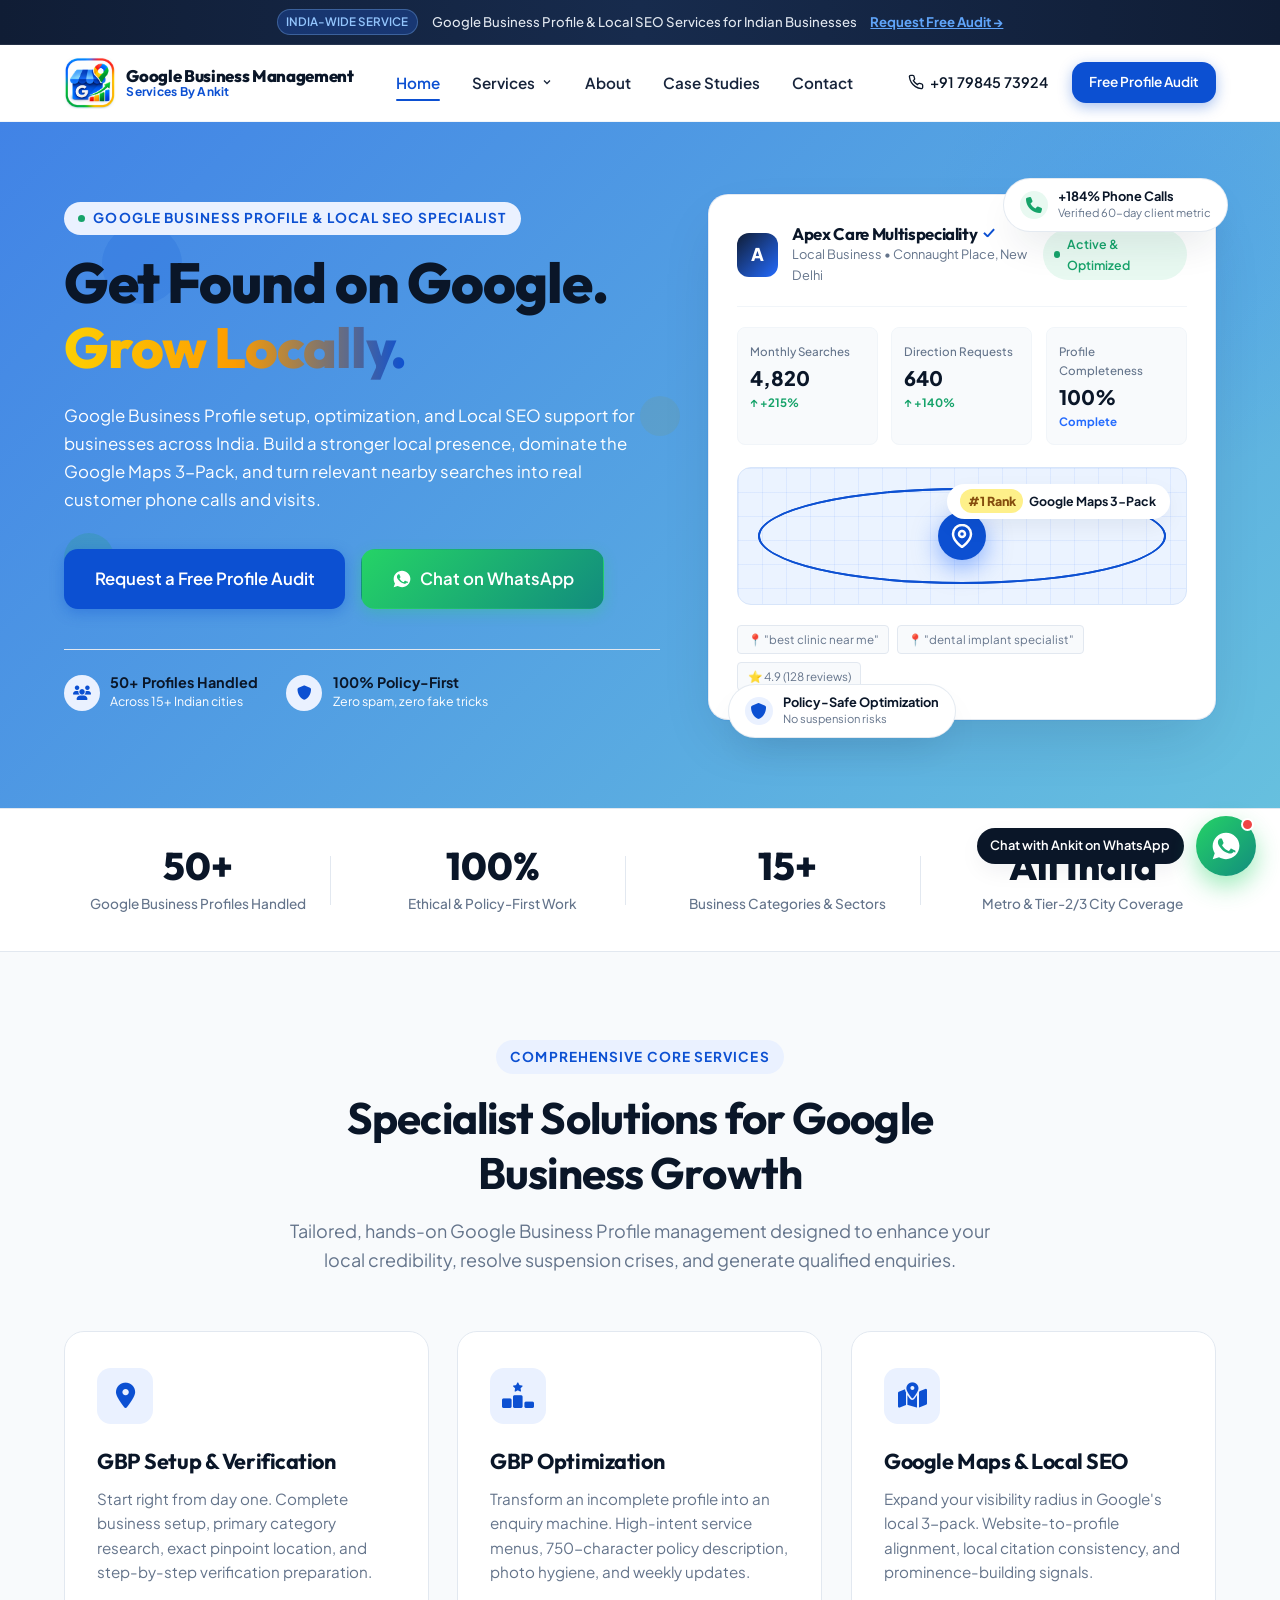
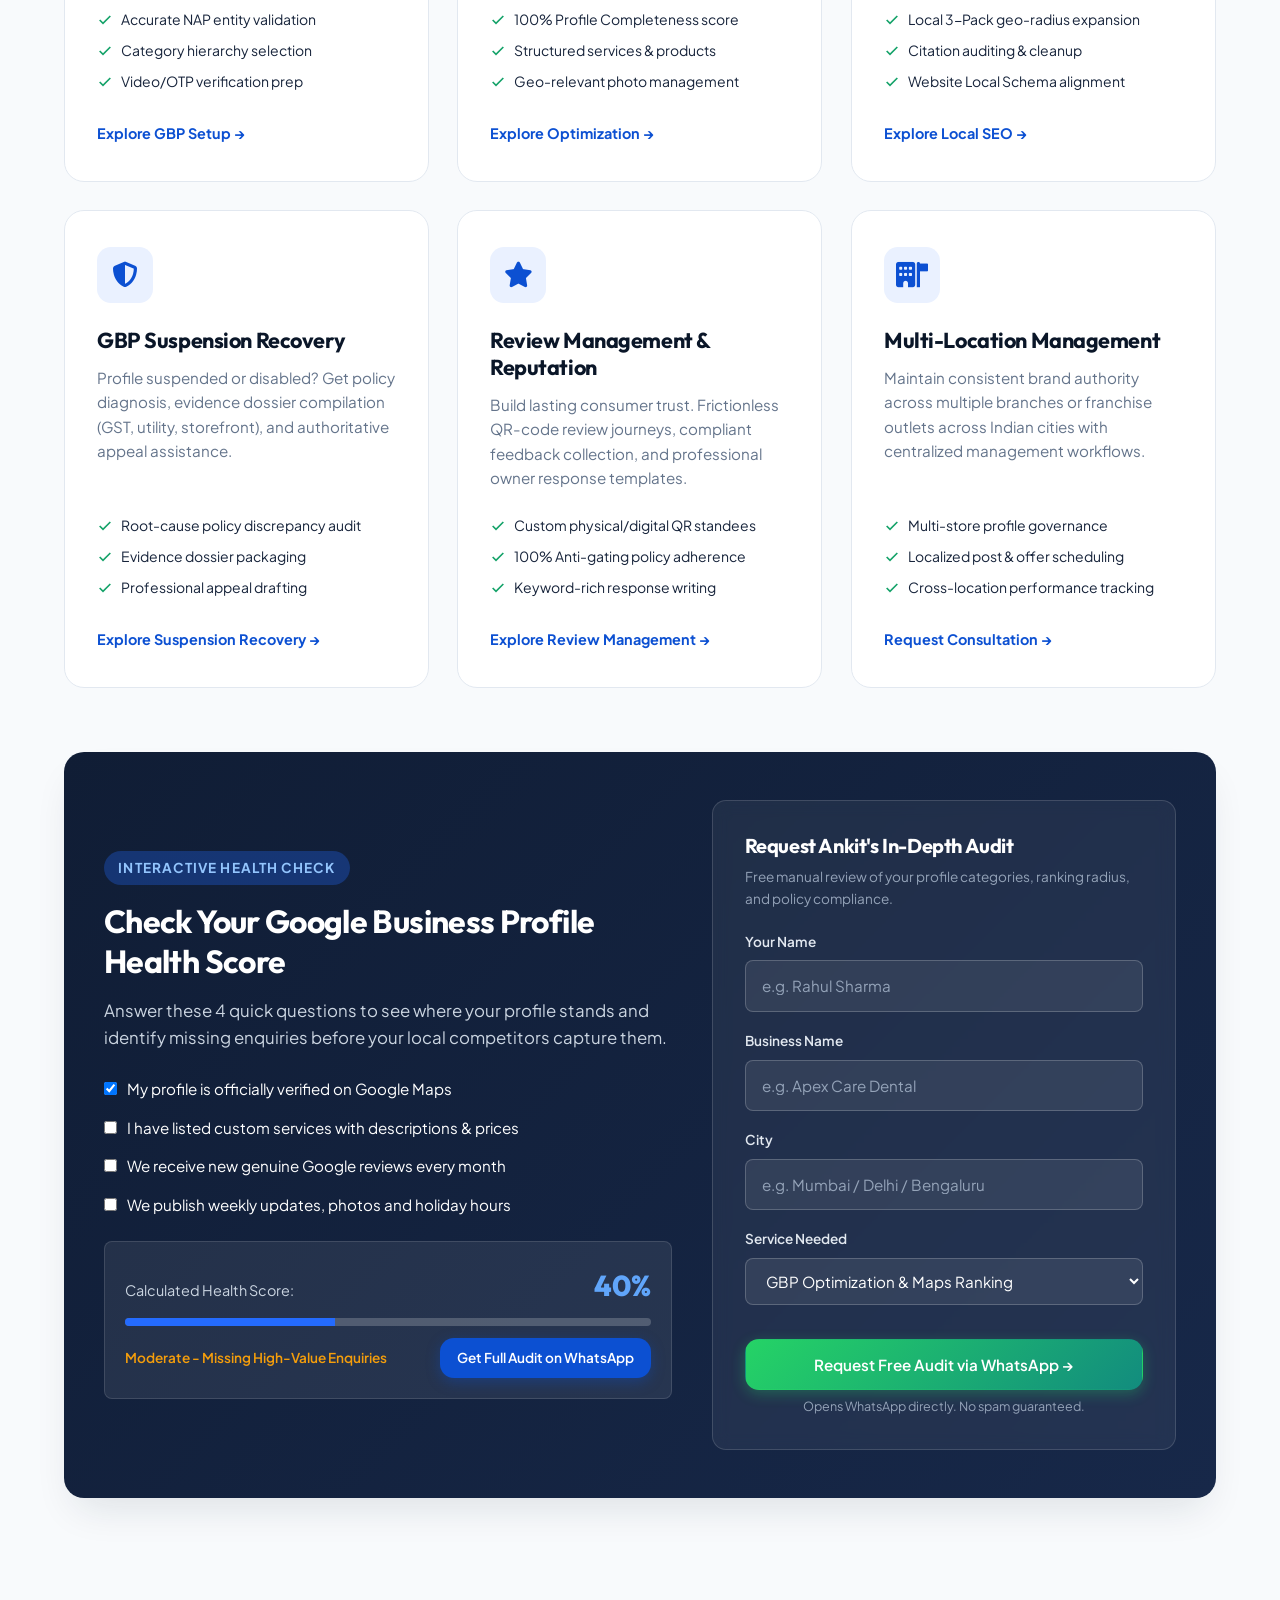
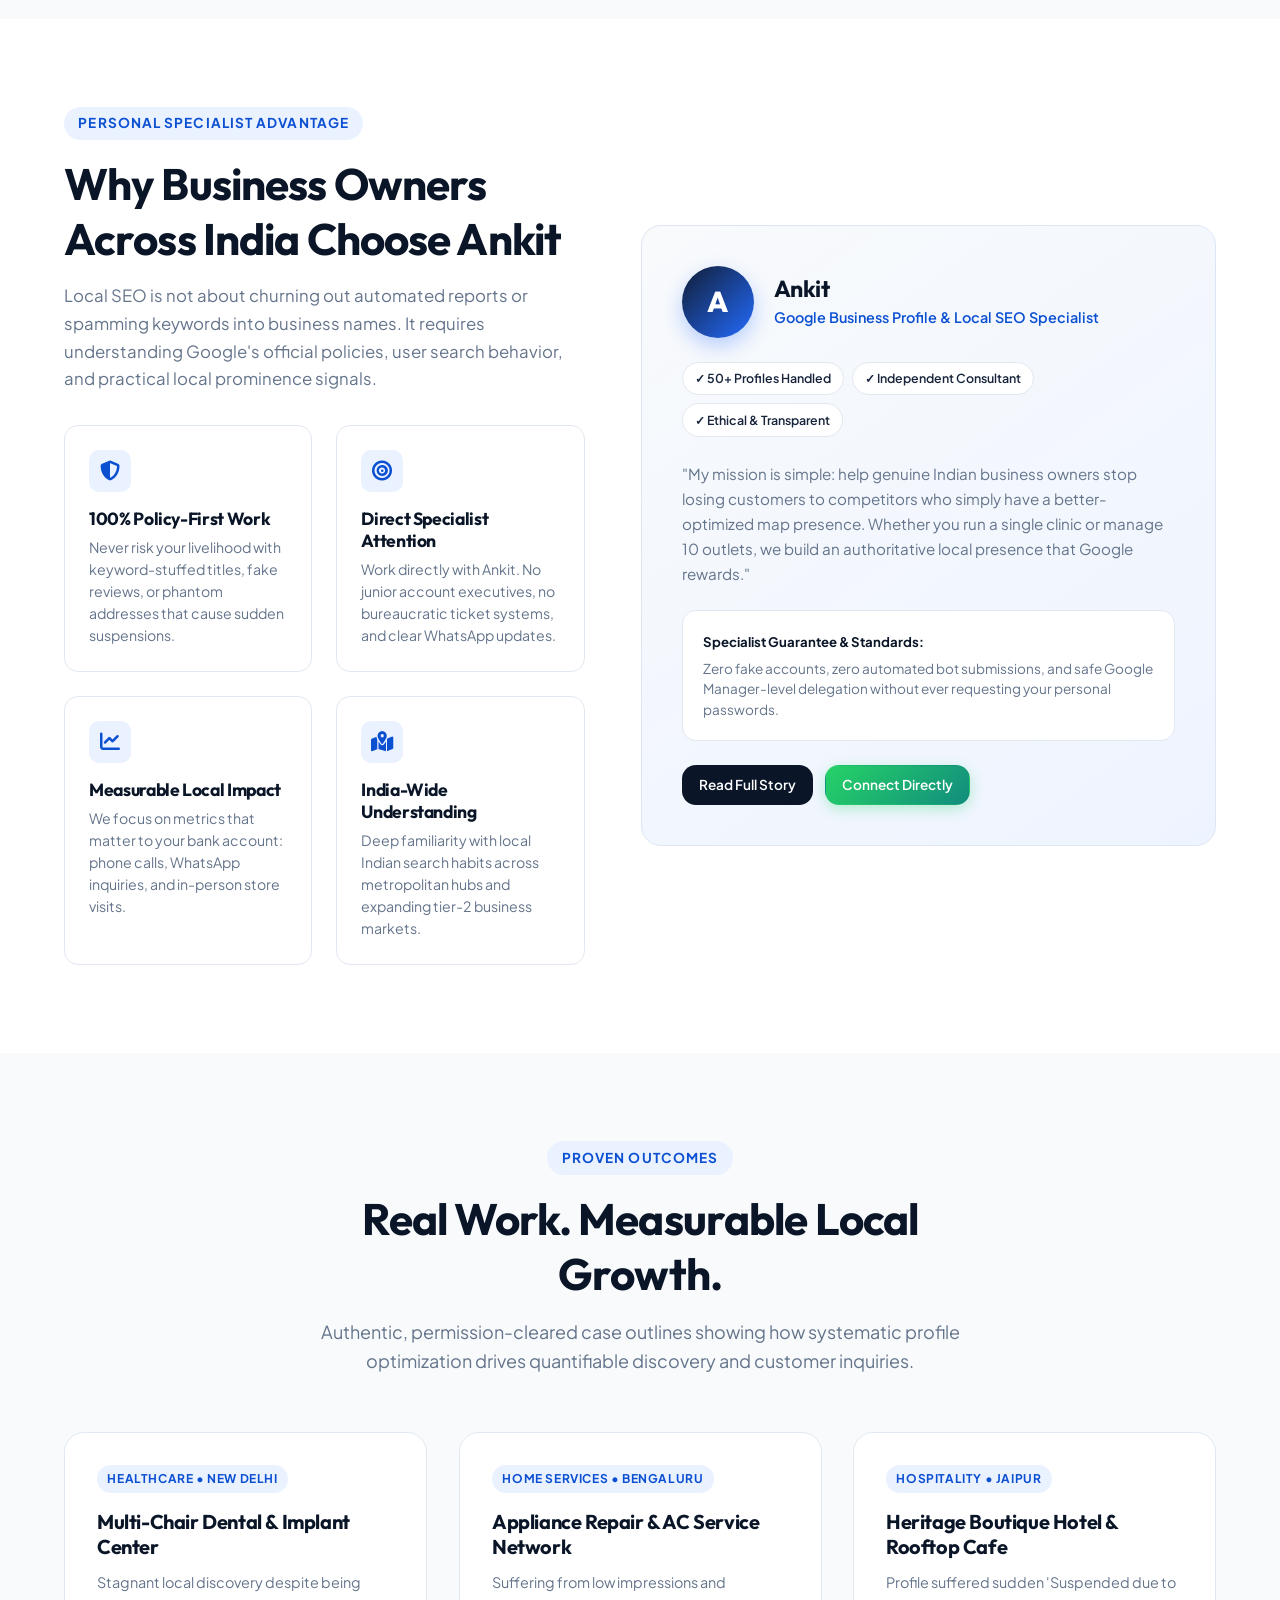
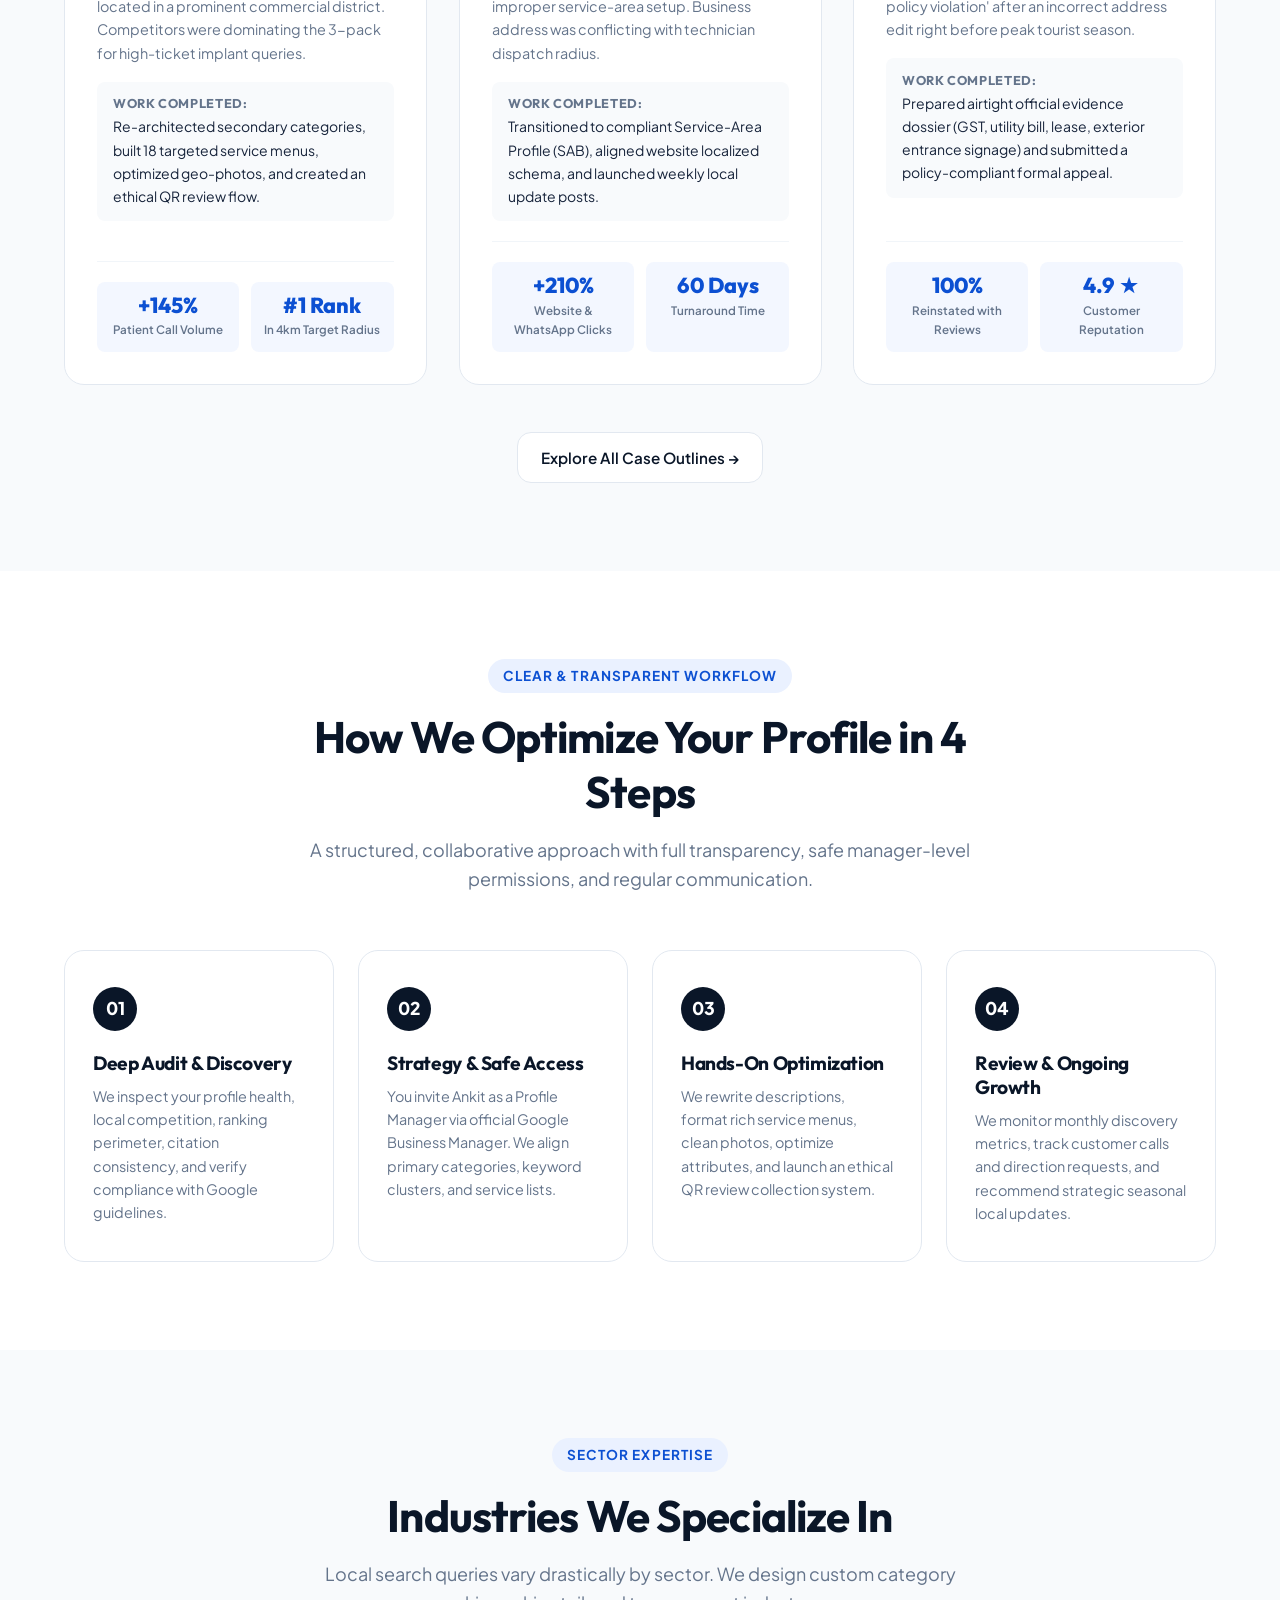
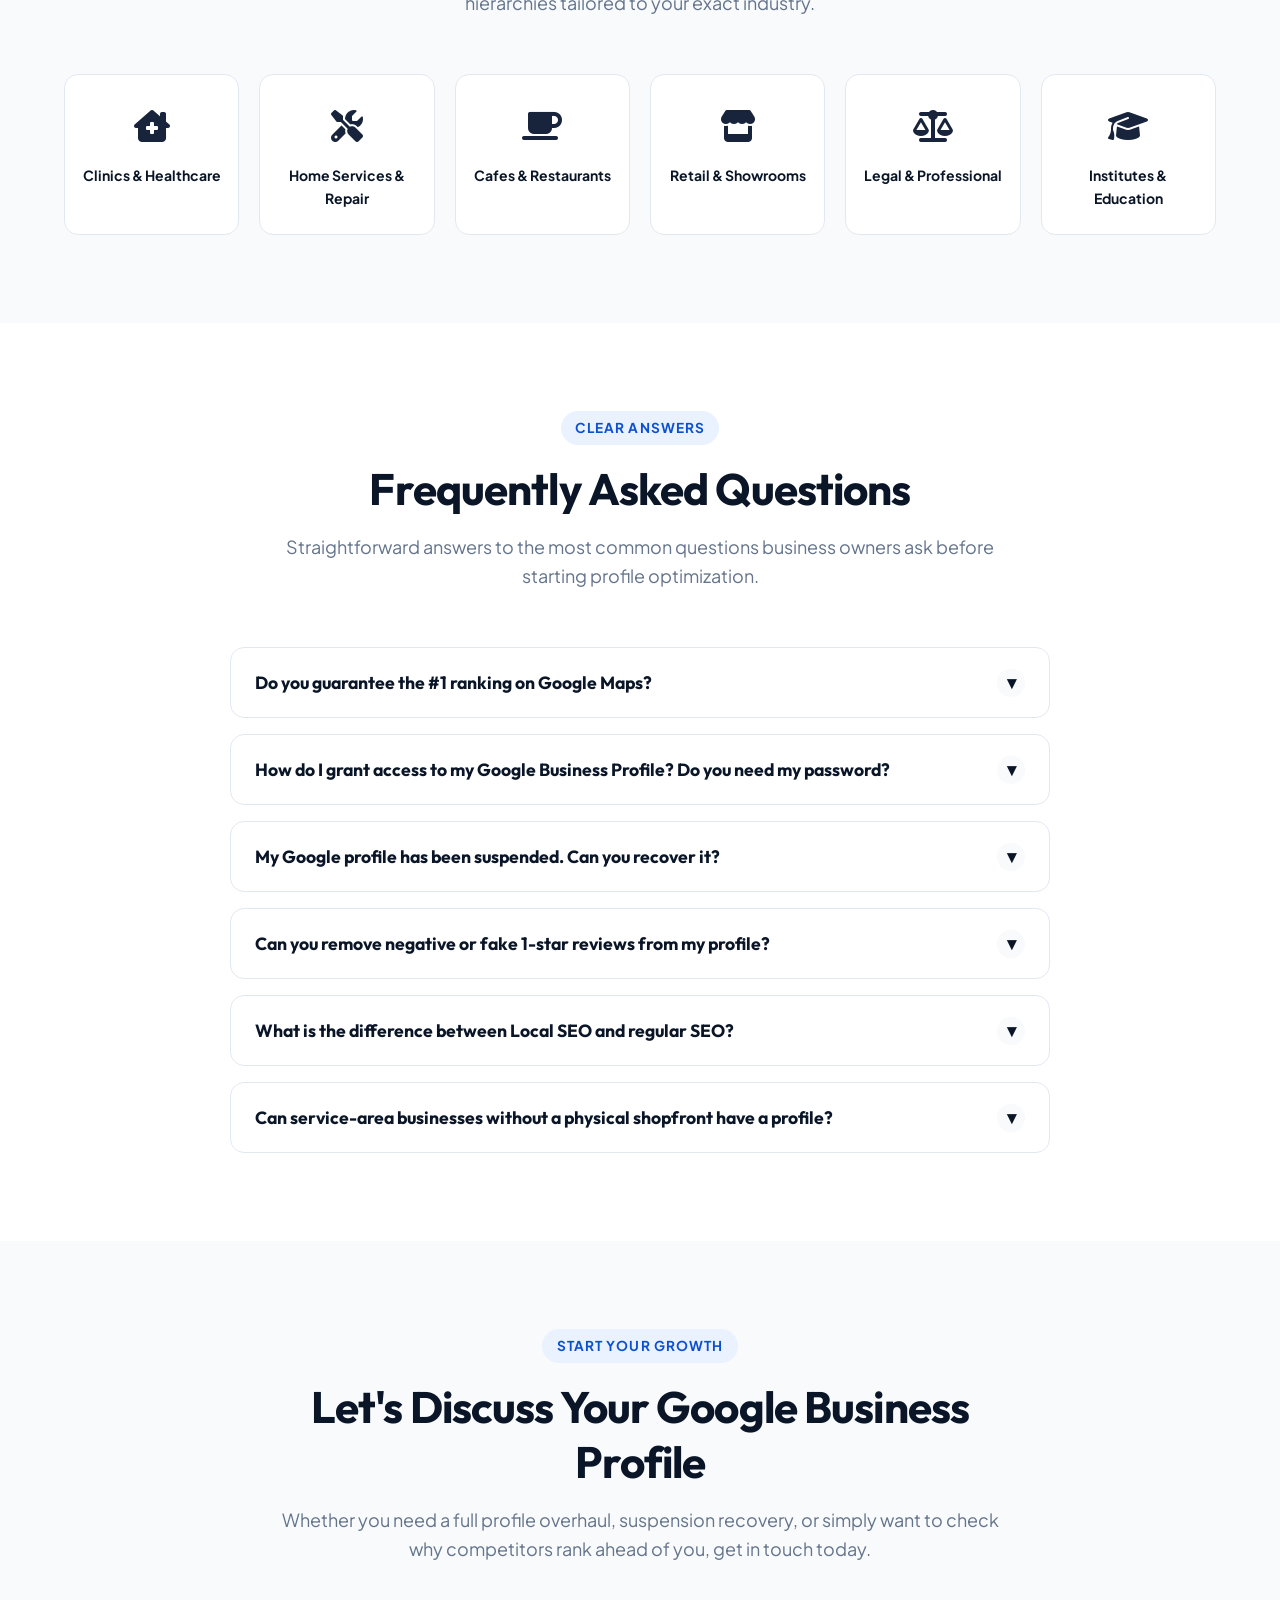
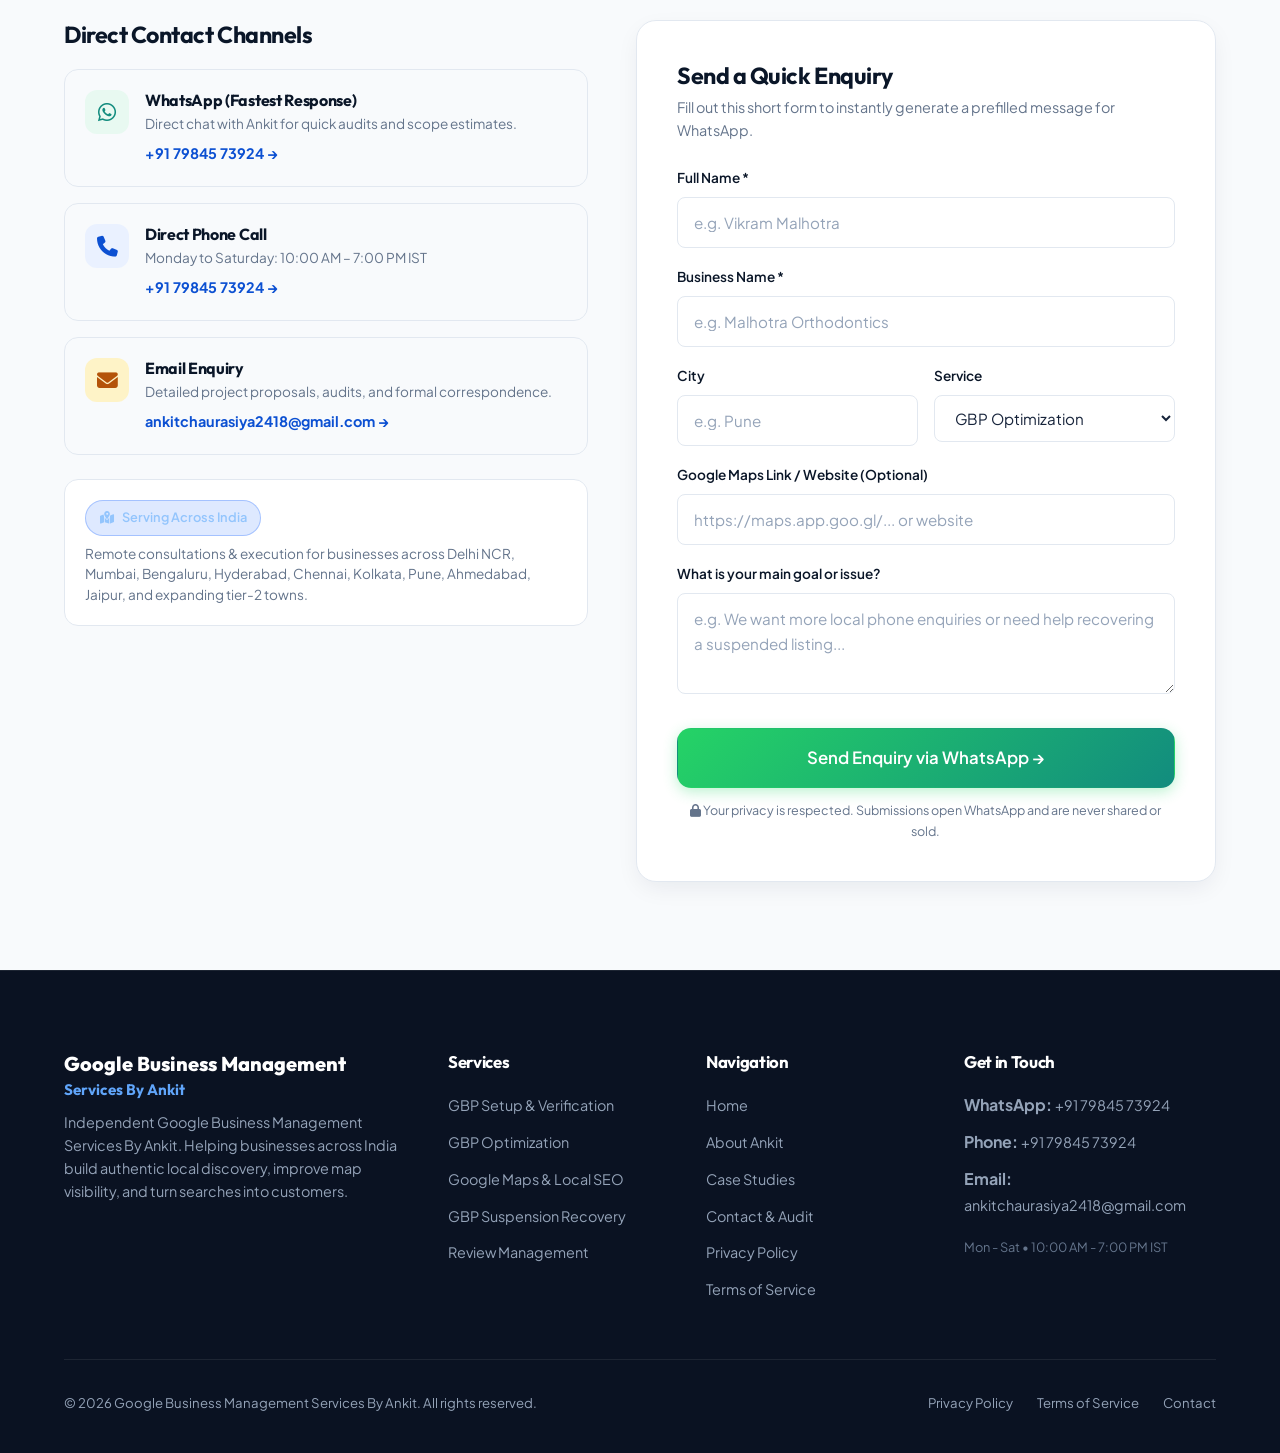
==== index.html @ 12c2ea76 "Add Google Search Console verification" ====
<!DOCTYPE html>
<html lang="en">

<head>
  <meta charset="UTF-8">
  <meta name="viewport" content="width=device-width, initial-scale=1.0">
  <title>Google Business Management Services By Ankit | Local SEO & Maps Specialist India</title>
  <meta name="description"
    content="Helping businesses across India improve their Google Business Profile, strengthen local search visibility and turn relevant searches into customer enquiries. Google Business Management Services By Ankit.">
  <link rel="canonical" href="https://ankit-gbp-specialist.pages.dev/">
  <link rel="stylesheet" href="https://cdnjs.cloudflare.com/ajax/libs/font-awesome/6.7.2/css/all.min.css" />

  <!-- Open Graph / Meta -->
  <meta property="og:type" content="website">
  <meta property="og:title" content="Google Business Management Services By Ankit">
  <meta property="og:description"
    content="Get found on Google and grow locally with ethical, policy-compliant GBP optimization, Maps ranking, suspension recovery and review management across India.">
  <meta property="og:url" content="https://ankit-gbp-specialist.pages.dev/">
  <meta property="og:image" content="assets/images/local-seo-map-visibility.svg">

  <!-- Favicon -->
  <link rel="icon" type="image/svg+xml" href="assets/icons/logo.png">

  <!-- Stylesheets -->
  <link rel="stylesheet" href="css/style.css">
  <link rel="stylesheet" href="css/animations.css">

  <!-- Search Console-->
  <meta name="google-site-verification" content="KMMoXNGoSlSbpyoPywaBS7tfMZTiubu-khKmnjk5p-A" />

  <!-- Schema.org Structured Data -->
  <script type="application/ld+json">
  {
    "@context": "https://schema.org",
    "@type": "ProfessionalService",
    "name": "Google Business Management Services By Ankit",
    "description": "Google Business Profile setup, optimization, Google Maps SEO, and suspension recovery services for businesses across India.",
    "telephone": "+917984573924",
    "email": "ankitchaurasiya2418@gmail.com",
    "areaServed": "IN",
    "priceRange": "$$",
    "knowsAbout": [
      "Google Business Profile Optimization",
      "Local SEO",
      "Google Maps Ranking",
      "GBP Suspension Recovery",
      "Google Review Management"
    ],
    "founder": {
      "@type": "Person",
      "name": "Ankit",
      "jobTitle": "Google Business Profile & Local SEO Specialist"
    }
  }
  </script>
</head>

<body>

  <!-- 01: Announcement Strip -->
  <div class="announcement-bar">
    <div class="container">
      <div class="bar-inner">
        <span class="announcement-badge">INDIA-WIDE SERVICE</span>
        <span>Google Business Profile &amp; Local SEO Services for Indian Businesses</span>
        <a href="https://wa.me/917984573924?text=Hi%20Ankit,%20I%20would%20like%20to%20request%20a%20free%20profile%20audit."
          target="_blank" rel="noopener" style="color: #60A5FA; font-weight: 700; text-decoration: underline;">Request
          Free Audit &rarr;</a>
      </div>
    </div>
  </div>

  <!-- 02: Header Navigation -->
  <header class="site-header">
    <div class="container header-container">
      <a href="index.html" class="brand-logo" aria-label="Google Business Management Services By Ankit - Home">
        <img src="assets/icons/logo.png" alt="Google Business Management Services By Ankit" class="nav-logo-img"
          width="56" height="56">
        <div class="brand-text-group">
          <span class="brand-main">Google Business Management</span>
          <span class="brand-sub">Services By Ankit</span>
        </div>
      </a>

      <!-- Desktop Navigation Menu -->
      <nav aria-label="Main Navigation">
        <ul class="nav-menu">
          <li><a href="index.html" class="nav-link active">Home</a></li>

          <li class="has-dropdown">
            <a href="#services" class="nav-link" aria-haspopup="true">
              Services
              <svg width="12" height="12" viewBox="0 0 24 24" fill="none" stroke="currentColor" stroke-width="2.5">
                <path d="M6 9l6 6 6-6" />
              </svg>
            </a>
            <ul class="dropdown-menu">
              <li class="dropdown-item">
                <a href="services/gbp-setup.html">
                  <div class="dropdown-icon"><i class="fa-solid fa-location-dot"></i></div>
                  <div>
                    <span class="dropdown-title">GBP Setup &amp; Verification</span>
                    <span class="dropdown-desc">Flawless new profile creation &amp; address proof</span>
                  </div>
                </a>
              </li>
              <li class="dropdown-item">
                <a href="services/gbp-optimization.html">
                  <div class="dropdown-icon"><i class="fa-solid fa-ranking-star"></i></div>
                  <div>
                    <span class="dropdown-title">GBP Optimization</span>
                    <span class="dropdown-desc">Categories, services, photos &amp; completeness</span>
                  </div>
                </a>
              </li>
              <li class="dropdown-item">
                <a href="services/local-seo.html">
                  <div class="dropdown-icon"><i class="fa-solid fa-map-location-dot"></i></div>
                  <div>
                    <span class="dropdown-title">Google Maps &amp; Local SEO</span>
                    <span class="dropdown-desc">Local 3-pack visibility, citations &amp; geo-radius</span>
                  </div>
                </a>
              </li>
              <li class="dropdown-item">
                <a href="services/suspension-recovery.html">
                  <div class="dropdown-icon"><i class="fa-solid fa-shield-halved"></i></div>
                  <div>
                    <span class="dropdown-title">GBP Suspension Recovery</span>
                    <span class="dropdown-desc">Policy diagnosis, dossier &amp; official appeals</span>
                  </div>
                </a>
              </li>
              <li class="dropdown-item">
                <a href="services/review-management.html">
                  <div class="dropdown-icon"><i class="fa-solid fa-star"></i></div>
                  <div>
                    <span class="dropdown-title">Review Management</span>
                    <span class="dropdown-desc">Ethical QR workflows &amp; response strategies</span>
                  </div>
                </a>
              </li>
            </ul>
          </li>

          <li><a href="about.html" class="nav-link">About</a></li>
          <li><a href="case-studies.html" class="nav-link">Case Studies</a></li>
          <li><a href="contact.html" class="nav-link">Contact</a></li>
        </ul>
      </nav>

      <!-- Action Buttons -->
      <div class="header-actions">
        <a href="tel:+917984573924" class="header-phone-link">
          <svg width="16" height="16" viewBox="0 0 24 24" fill="none" stroke="currentColor" stroke-width="2">
            <path
              d="M22 16.92v3a2 2 0 01-2.18 2 19.79 19.79 0 01-8.63-3.07 19.5 19.5 0 01-6-6 19.79 19.79 0 01-3.07-8.67A2 2 0 014.11 2h3a2 2 0 012 1.72 12.84 12.84 0 00.7 2.81 2 2 0 01-.45 2.11L8.09 9.91a16 16 0 006 6l1.27-1.27a2 2 0 012.11-.45 12.84 12.84 0 002.81.7A2 2 0 0122 16.92z" />
          </svg>
          +91 79845 73924
        </a>
        <a href="#audit-tool" class="btn btn-primary btn-sm">Free Profile Audit</a>

        <!-- Mobile Hamburger Toggle -->
        <button class="mobile-nav-toggle" aria-label="Toggle navigation menu" aria-expanded="false">
          <svg width="24" height="24" viewBox="0 0 24 24" fill="none" stroke="currentColor" stroke-width="2">
            <line x1="3" y1="12" x2="21" y2="12"></line>
            <line x1="3" y1="6" x2="21" y2="6"></line>
            <line x1="3" y1="18" x2="21" y2="18"></line>
          </svg>
        </button>
      </div>
    </div>
  </header>

  <!-- Mobile Drawer Navigation -->
  <div class="mobile-drawer-overlay"></div>
  <div class="mobile-drawer" role="dialog" aria-modal="true" aria-label="Mobile Menu">
    <div>
      <div class="drawer-header">
        <a href="index.html" class="brand-logo" aria-label="Google Business Management Services By Ankit">
          <img src="assets/icons/logo.png" alt="Google Business Management Services By Ankit" class="nav-logo-img"
            width="56" height="56">
          <div class="brand-text-group">
            <span class="brand-main" style="font-size: 0.95rem;">Google Business Management</span>
            <span class="brand-sub" style="font-size: 0.72rem;">Services By Ankit</span>
          </div>
        </a>
        <button class="drawer-close" aria-label="Close menu">&times;</button>
      </div>
      <ul class="drawer-nav-list">
        <li class="drawer-nav-item"><a href="index.html">Home</a></li>
        <li class="drawer-nav-item">
          <span
            style="font-size: 0.85rem; font-weight: 700; color: var(--color-muted); text-transform: uppercase;">Services</span>
          <ul class="drawer-services-sub">
            <li><a href="services/gbp-setup.html">GBP Setup &amp; Verification</a></li>
            <li><a href="services/gbp-optimization.html">GBP Optimization</a></li>
            <li><a href="services/local-seo.html">Google Maps &amp; Local SEO</a></li>
            <li><a href="services/suspension-recovery.html">GBP Suspension Recovery</a></li>
            <li><a href="services/review-management.html">Review Management</a></li>
          </ul>
        </li>
        <li class="drawer-nav-item"><a href="about.html">About Ankit</a></li>
        <li class="drawer-nav-item"><a href="case-studies.html">Case Studies</a></li>
        <li class="drawer-nav-item"><a href="contact.html">Contact &amp; Enquiry</a></li>
      </ul>
    </div>
    <div class="drawer-footer">
      <a href="https://wa.me/917984573924" class="btn btn-whatsapp btn-block" target="_blank" rel="noopener">Chat on
        WhatsApp</a>
      <a href="tel:+917984573924" class="btn btn-secondary btn-block">Call +91 79845 73924</a>
    </div>
  </div>

  <main>
    <!-- 03: Hero Section (Split Layout) -->
    <section class="hero">
      <!-- Animated background particles -->
      <div class="hero-particle" aria-hidden="true"></div>
      <div class="hero-particle" aria-hidden="true"></div>
      <div class="hero-particle" aria-hidden="true"></div>
      <div class="hero-particle" aria-hidden="true"></div>
      <div class="hero-particle" aria-hidden="true"></div>
      <div class="container">
        <div class="hero-grid">

          <!-- Hero Left Column -->
          <div class="hero-content">
            <div class="eyebrow hero-eyebrow">
              <span class="status-dot status-dot-pulse"></span>
              Google Business Profile &amp; Local SEO Specialist
            </div>

            <h1 class="hero-title">
              Get Found on Google.<br>
              <span class="highlight">Grow Locally.</span>
            </h1>

            <p class="hero-description">
              Google Business Profile setup, optimization, and Local SEO support for businesses across India. Build a
              stronger local presence, dominate the Google Maps 3-Pack, and turn relevant nearby searches into real
              customer phone calls and visits.
            </p>

            <div class="hero-actions">
              <a href="#audit-tool" class="btn btn-primary btn-lg">Request a Free Profile Audit</a>
              <a href="https://wa.me/917984573924?text=Hi%20Ankit,%20I%20would%20like%20to%20discuss%20my%20Google%20Business%20Profile."
                target="_blank" rel="noopener" class="btn btn-whatsapp btn-lg">
                <svg width="20" height="20" viewBox="0 0 24 24" fill="currentColor">
                  <path
                    d="M12.031 2C6.494 2 2 6.494 2 12.031c0 1.956.565 3.784 1.543 5.336L2 22l4.781-1.508c1.516.887 3.273 1.385 5.25 1.385 5.537 0 10.031-4.494 10.031-10.031C22.062 6.494 17.568 2 12.031 2zm5.781 14.18c-.242.684-1.22 1.309-1.996 1.453-.535.1-1.23.18-3.578-.793-2.996-1.246-4.945-4.285-5.094-4.484-.148-.199-1.219-1.621-1.219-3.09 0-1.469.766-2.195 1.043-2.492.277-.297.605-.371.812-.371.207 0 .414.004.598.012.195.012.457-.074.715.547.266.641.91 2.227.992 2.387.082.16.137.352.027.566-.11.215-.164.348-.328.539-.164.191-.344.426-.492.574-.164.164-.336.344-.145.672.191.328.852 1.398 1.824 2.262 1.254 1.117 2.312 1.465 2.641 1.629.328.164.516.141.711-.082.195-.223.832-.969 1.055-1.301.223-.332.449-.277.75-.164.305.113 1.926.91 2.258 1.074.332.164.551.246.633.383.082.137.082.793-.16 1.477z" />
                </svg>
                Chat on WhatsApp
              </a>
            </div>

            <!-- Hero Trust Badges -->
            <div class="hero-proof-row">
              <div class="hero-proof-item">
                <div class="proof-icon-box"><i class="fa-solid fa-users"></i></i></div>
                <div>
                  <div class="proof-text-title">50+ Profiles Handled</div>
                  <div class="proof-text-sub">Across 15+ Indian cities</div>
                </div>
              </div>
              <div class="hero-proof-item">
                <div class="proof-icon-box"><i class="fa-solid fa-shield"></i></div>
                <div>
                  <div class="proof-text-title">100% Policy-First</div>
                  <div class="proof-text-sub">Zero spam, zero fake tricks</div>
                </div>
              </div>
            </div>
          </div>

          <!-- Hero Right Column: Animated Interactive GBP Mockup -->
          <div class="hero-visual-wrapper">

            <!-- Floating Top Chip -->
            <div class="floating-chip floating-chip-1 animate-float">
              <div class="chip-icon icon-call"><i class="fa-solid fa-phone"></i></div>
              <div>
                <div class="chip-title">+184% Phone Calls</div>
                <div class="chip-desc">Verified 60-day client metric</div>
              </div>
            </div>

            <!-- Central Glass Dashboard Card -->
            <div class="hero-dashboard-card">

              <div class="hero-dashboard-header">
                <div class="dashboard-biz-profile">
                  <div class="biz-avatar">A</div>
                  <div class="biz-info">
                    <h4>
                      Apex Care Multispeciality
                      <span class="verified-icon" title="Google Verified Entity">✓</span>
                    </h4>
                    <p>Local Business &bull; Connaught Place, New Delhi</p>
                  </div>
                </div>
                <div class="status-pill-live">
                  <span class="status-dot status-dot-pulse"></span>
                  Active &amp; Optimized
                </div>
              </div>

              <!-- Metrics Row -->
              <div class="dashboard-metrics-grid">
                <div class="metric-mini-card">
                  <span class="metric-mini-label">Monthly Searches</span>
                  <span class="metric-mini-val">4,820</span>
                  <span class="metric-mini-trend">↑ +215%</span>
                </div>
                <div class="metric-mini-card">
                  <span class="metric-mini-label">Direction Requests</span>
                  <span class="metric-mini-val">640</span>
                  <span class="metric-mini-trend">↑ +140%</span>
                </div>
                <div class="metric-mini-card">
                  <span class="metric-mini-label">Profile Completeness</span>
                  <span class="metric-mini-val">100%</span>
                  <span class="metric-mini-trend" style="color: #246BFE;">Complete</span>
                </div>
              </div>

              <!-- Map Radar Simulation Area -->
              <div class="dashboard-map-preview">
                <div class="map-grid-bg"></div>

                <div class="map-radar-center">
                  <!-- Pulsing Radar Rings -->
                  <div class="animate-radar-ring"></div>
                  <div class="animate-radar-ring animate-radar-ring-delay"></div>

                  <!-- Center Pin -->
                  <div class="map-pin-pulse">
                    <svg width="24" height="24" viewBox="0 0 24 24" fill="none" stroke="currentColor"
                      stroke-width="2.5">
                      <path d="M21 10c0 7-9 13-9 13s-9-6-9-13a9 9 0 0118 0z" />
                      <circle cx="12" cy="10" r="3" />
                    </svg>
                  </div>
                </div>

                <!-- Live Rank Badge -->
                <div class="map-pack-rank">
                  <span class="rank-badge-number">#1 Rank</span>
                  <span>Google Maps 3-Pack</span>
                </div>
              </div>

              <!-- Search Query Tags -->
              <div style="display: flex; gap: 0.5rem; flex-wrap: wrap;">
                <span
                  style="font-size: 0.725rem; background: var(--color-surface-light); padding: 0.25rem 0.6rem; border-radius: 4px; border: 1px solid var(--color-border); color: var(--color-muted);">📍
                  "best clinic near me"</span>
                <span
                  style="font-size: 0.725rem; background: var(--color-surface-light); padding: 0.25rem 0.6rem; border-radius: 4px; border: 1px solid var(--color-border); color: var(--color-muted);">📍
                  "dental implant specialist"</span>
                <span
                  style="font-size: 0.725rem; background: var(--color-surface-light); padding: 0.25rem 0.6rem; border-radius: 4px; border: 1px solid var(--color-border); color: var(--color-muted);">⭐
                  4.9 (128 reviews)</span>
              </div>
            </div>

            <!-- Floating Bottom Chip -->
            <div class="floating-chip floating-chip-2 animate-float-reverse">
              <div class="chip-icon icon-audit"><i class="fa-solid fa-shield"></i></div>
              <div>
                <div class="chip-title">Policy-Safe Optimization</div>
                <div class="chip-desc">No suspension risks</div>
              </div>
            </div>

          </div>

        </div>
      </div>
    </section>

    <!-- 04: Trust Strip -->
    <section class="trust-strip">
      <div class="container">
        <div class="trust-strip-grid">

          <div class="trust-stat-item reveal-on-scroll stagger-1">
            <div class="trust-stat-number counter-target" data-target="50" data-suffix="+">0</div>
            <div class="trust-stat-label">Google Business Profiles Handled</div>
          </div>

          <div class="trust-stat-item reveal-on-scroll stagger-2">
            <div class="trust-stat-number counter-target" data-target="100" data-suffix="%">0</div>
            <div class="trust-stat-label">Ethical &amp; Policy-First Work</div>
          </div>

          <div class="trust-stat-item reveal-on-scroll stagger-3">
            <div class="trust-stat-number counter-target" data-target="15" data-suffix="+">0</div>
            <div class="trust-stat-label">Business Categories &amp; Sectors</div>
          </div>

          <div class="trust-stat-item reveal-on-scroll stagger-4">
            <div class="trust-stat-number">All India</div>
            <div class="trust-stat-label">Metro &amp; Tier-2/3 City Coverage</div>
          </div>

        </div>
      </div>
    </section>

    <!-- 05: Services Grid -->
    <section id="services" class="section section-bg-light">
      <div class="container">
        <div class="section-header reveal-on-scroll">
          <span class="eyebrow">Comprehensive Core Services</span>
          <h2 class="section-title">Specialist Solutions for Google Business Growth</h2>
          <p class="section-subtitle">
            Tailored, hands-on Google Business Profile management designed to enhance your local credibility, resolve
            suspension crises, and generate qualified enquiries.
          </p>
        </div>

        <div class="services-grid">

          <!-- Service Card 1 -->
          <div class="service-card reveal-on-scroll stagger-1">
            <div class="service-icon-wrap"><i class="fa-solid fa-location-dot"></i></div>
            <h3 class="service-title">GBP Setup &amp; Verification</h3>
            <p class="service-description">
              Start right from day one. Complete business setup, primary category research, exact pinpoint location, and
              step-by-step verification preparation.
            </p>
            <ul class="service-deliverables-list">
              <li><svg width="16" height="16" viewBox="0 0 24 24" fill="none" stroke="currentColor" stroke-width="2.5">
                  <polyline points="20 6 9 17 4 12" />
                </svg> Accurate NAP entity validation</li>
              <li><svg width="16" height="16" viewBox="0 0 24 24" fill="none" stroke="currentColor" stroke-width="2.5">
                  <polyline points="20 6 9 17 4 12" />
                </svg> Category hierarchy selection</li>
              <li><svg width="16" height="16" viewBox="0 0 24 24" fill="none" stroke="currentColor" stroke-width="2.5">
                  <polyline points="20 6 9 17 4 12" />
                </svg> Video/OTP verification prep</li>
            </ul>
            <a href="services/gbp-setup.html" class="service-link">
              Explore GBP Setup &rarr;
            </a>
          </div>

          <!-- Service Card 2 -->
          <div class="service-card reveal-on-scroll stagger-2">
            <div class="service-icon-wrap"><i class="fa-solid fa-ranking-star"></i></div>
            <h3 class="service-title">GBP Optimization</h3>
            <p class="service-description">
              Transform an incomplete profile into an enquiry machine. High-intent service menus, 750-character policy
              description, photo hygiene, and weekly updates.
            </p>
            <ul class="service-deliverables-list">
              <li><svg width="16" height="16" viewBox="0 0 24 24" fill="none" stroke="currentColor" stroke-width="2.5">
                  <polyline points="20 6 9 17 4 12" />
                </svg> 100% Profile Completeness score</li>
              <li><svg width="16" height="16" viewBox="0 0 24 24" fill="none" stroke="currentColor" stroke-width="2.5">
                  <polyline points="20 6 9 17 4 12" />
                </svg> Structured services &amp; products</li>
              <li><svg width="16" height="16" viewBox="0 0 24 24" fill="none" stroke="currentColor" stroke-width="2.5">
                  <polyline points="20 6 9 17 4 12" />
                </svg> Geo-relevant photo management</li>
            </ul>
            <a href="services/gbp-optimization.html" class="service-link">
              Explore Optimization &rarr;
            </a>
          </div>

          <!-- Service Card 3 -->
          <div class="service-card reveal-on-scroll stagger-3">
            <div class="service-icon-wrap"><i class="fa-solid fa-map-location-dot"></i></div>
            <h3 class="service-title">Google Maps &amp; Local SEO</h3>
            <p class="service-description">
              Expand your visibility radius in Google's local 3-pack. Website-to-profile alignment, local citation
              consistency, and prominence-building signals.
            </p>
            <ul class="service-deliverables-list">
              <li><svg width="16" height="16" viewBox="0 0 24 24" fill="none" stroke="currentColor" stroke-width="2.5">
                  <polyline points="20 6 9 17 4 12" />
                </svg> Local 3-Pack geo-radius expansion</li>
              <li><svg width="16" height="16" viewBox="0 0 24 24" fill="none" stroke="currentColor" stroke-width="2.5">
                  <polyline points="20 6 9 17 4 12" />
                </svg> Citation auditing &amp; cleanup</li>
              <li><svg width="16" height="16" viewBox="0 0 24 24" fill="none" stroke="currentColor" stroke-width="2.5">
                  <polyline points="20 6 9 17 4 12" />
                </svg> Website Local Schema alignment</li>
            </ul>
            <a href="services/local-seo.html" class="service-link">
              Explore Local SEO &rarr;
            </a>
          </div>

          <!-- Service Card 4 -->
          <div class="service-card reveal-on-scroll stagger-4">
            <div class="service-icon-wrap"><i class="fa-solid fa-shield-halved"></i></div>
            <h3 class="service-title">GBP Suspension Recovery</h3>
            <p class="service-description">
              Profile suspended or disabled? Get policy diagnosis, evidence dossier compilation (GST, utility,
              storefront), and authoritative appeal assistance.
            </p>
            <ul class="service-deliverables-list">
              <li><svg width="16" height="16" viewBox="0 0 24 24" fill="none" stroke="currentColor" stroke-width="2.5">
                  <polyline points="20 6 9 17 4 12" />
                </svg> Root-cause policy discrepancy audit</li>
              <li><svg width="16" height="16" viewBox="0 0 24 24" fill="none" stroke="currentColor" stroke-width="2.5">
                  <polyline points="20 6 9 17 4 12" />
                </svg> Evidence dossier packaging</li>
              <li><svg width="16" height="16" viewBox="0 0 24 24" fill="none" stroke="currentColor" stroke-width="2.5">
                  <polyline points="20 6 9 17 4 12" />
                </svg> Professional appeal drafting</li>
            </ul>
            <a href="services/suspension-recovery.html" class="service-link">
              Explore Suspension Recovery &rarr;
            </a>
          </div>

          <!-- Service Card 5 -->
          <div class="service-card reveal-on-scroll stagger-5">
            <div class="service-icon-wrap"><i class="fa-solid fa-star"></i></div>
            <h3 class="service-title">Review Management &amp; Reputation</h3>
            <p class="service-description">
              Build lasting consumer trust. Frictionless QR-code review journeys, compliant feedback collection, and
              professional owner response templates.
            </p>
            <ul class="service-deliverables-list">
              <li><svg width="16" height="16" viewBox="0 0 24 24" fill="none" stroke="currentColor" stroke-width="2.5">
                  <polyline points="20 6 9 17 4 12" />
                </svg> Custom physical/digital QR standees</li>
              <li><svg width="16" height="16" viewBox="0 0 24 24" fill="none" stroke="currentColor" stroke-width="2.5">
                  <polyline points="20 6 9 17 4 12" />
                </svg> 100% Anti-gating policy adherence</li>
              <li><svg width="16" height="16" viewBox="0 0 24 24" fill="none" stroke="currentColor" stroke-width="2.5">
                  <polyline points="20 6 9 17 4 12" />
                </svg> Keyword-rich response writing</li>
            </ul>
            <a href="services/review-management.html" class="service-link">
              Explore Review Management &rarr;
            </a>
          </div>

          <!-- Service Card 6 -->
          <div class="service-card reveal-on-scroll stagger-6">
            <div class="service-icon-wrap"><i class="fa-solid fa-building-flag"></i></div>
            <h3 class="service-title">Multi-Location Management</h3>
            <p class="service-description">
              Maintain consistent brand authority across multiple branches or franchise outlets across Indian cities
              with centralized management workflows.
            </p>
            <ul class="service-deliverables-list">
              <li><svg width="16" height="16" viewBox="0 0 24 24" fill="none" stroke="currentColor" stroke-width="2.5">
                  <polyline points="20 6 9 17 4 12" />
                </svg> Multi-store profile governance</li>
              <li><svg width="16" height="16" viewBox="0 0 24 24" fill="none" stroke="currentColor" stroke-width="2.5">
                  <polyline points="20 6 9 17 4 12" />
                </svg> Localized post &amp; offer scheduling</li>
              <li><svg width="16" height="16" viewBox="0 0 24 24" fill="none" stroke="currentColor" stroke-width="2.5">
                  <polyline points="20 6 9 17 4 12" />
                </svg> Cross-location performance tracking</li>
            </ul>
            <a href="contact.html" class="service-link">
              Request Consultation &rarr;
            </a>
          </div>

        </div>

        <!-- Interactive Audit Tool / Health Score Calculator -->
        <div id="audit-tool" class="audit-tool-card reveal-on-scroll">
          <div class="audit-grid">
            <div class="audit-left">
              <span class="eyebrow" style="background: rgba(36,107,254,0.3); color: #93C5FD;">Interactive Health
                Check</span>
              <h3>Check Your Google Business Profile Health Score</h3>
              <p>
                Answer these 4 quick questions to see where your profile stands and identify missing enquiries before
                your local competitors capture them.
              </p>

              <div id="gbp-health-calculator" style="margin-top: 1.5rem;">
                <div style="display: flex; flex-direction: column; gap: 0.85rem; margin-bottom: 1.5rem;">
                  <label style="display: flex; align-items: center; gap: 0.65rem; cursor: pointer; font-size: 0.95rem;">
                    <input type="checkbox" class="calc-checkbox" data-points="20" checked>
                    <span>My profile is officially verified on Google Maps</span>
                  </label>
                  <label style="display: flex; align-items: center; gap: 0.65rem; cursor: pointer; font-size: 0.95rem;">
                    <input type="checkbox" class="calc-checkbox" data-points="20">
                    <span>I have listed custom services with descriptions &amp; prices</span>
                  </label>
                  <label style="display: flex; align-items: center; gap: 0.65rem; cursor: pointer; font-size: 0.95rem;">
                    <input type="checkbox" class="calc-checkbox" data-points="20">
                    <span>We receive new genuine Google reviews every month</span>
                  </label>
                  <label style="display: flex; align-items: center; gap: 0.65rem; cursor: pointer; font-size: 0.95rem;">
                    <input type="checkbox" class="calc-checkbox" data-points="20">
                    <span>We publish weekly updates, photos and holiday hours</span>
                  </label>
                </div>

                <!-- Score meter -->
                <div
                  style="background: rgba(255,255,255,0.08); padding: 1.25rem; border-radius: var(--radius-sm); border: 1px solid rgba(255,255,255,0.12);">
                  <div
                    style="display: flex; justify-content: space-between; align-items: baseline; margin-bottom: 0.5rem;">
                    <span style="font-size: 0.9rem; color: #CBD5E1;">Calculated Health Score:</span>
                    <span class="score-number"
                      style="font-family: var(--font-heading); font-size: 1.8rem; font-weight: 800; color: #60A5FA;">40%</span>
                  </div>
                  <div
                    style="height: 8px; background: rgba(255,255,255,0.2); border-radius: 4px; overflow: hidden; margin-bottom: 0.75rem;">
                    <div class="score-fill"
                      style="height: 100%; width: 40%; background: #246BFE; transition: width 0.4s ease;"></div>
                  </div>
                  <div style="display: flex; justify-content: space-between; align-items: center;">
                    <span class="score-verdict" style="font-size: 0.85rem; font-weight: 600; color: #F59E0B;">Moderate -
                      Missing High-Value Enquiries</span>
                    <button class="btn btn-primary btn-sm btn-calculator-action">Get Full Audit on WhatsApp</button>
                  </div>
                </div>
              </div>
            </div>

            <!-- Quick WhatsApp Audit Form -->
            <div class="audit-form-box">
              <h4 style="font-size: 1.25rem; color: #FFFFFF; margin-bottom: 0.5rem;">Request Ankit's In-Depth Audit</h4>
              <p style="font-size: 0.85rem; color: #94A3B8; margin-bottom: 1.25rem;">
                Free manual review of your profile categories, ranking radius, and policy compliance.
              </p>

              <form class="whatsapp-lead-form">
                <div class="form-group">
                  <label class="form-label">Your Name</label>
                  <input type="text" name="name" class="form-input" placeholder="e.g. Rahul Sharma" required>
                </div>
                <div class="form-group">
                  <label class="form-label">Business Name</label>
                  <input type="text" name="business_name" class="form-input" placeholder="e.g. Apex Care Dental"
                    required>
                </div>
                <div class="form-group">
                  <label class="form-label">City</label>
                  <input type="text" name="city" class="form-input" placeholder="e.g. Mumbai / Delhi / Bengaluru">
                </div>
                <div class="form-group">
                  <label class="form-label">Service Needed</label>
                  <select name="service" class="form-select">
                    <option value="GBP Optimization & Maps Ranking">GBP Optimization &amp; Maps Ranking</option>
                    <option value="New Profile Setup & Verification">New Profile Setup &amp; Verification</option>
                    <option value="Suspension Recovery Assistance">Suspension Recovery Assistance</option>
                    <option value="Review Management System">Review Management System</option>
                  </select>
                </div>
                <button type="submit" class="btn btn-whatsapp btn-block" style="margin-top: 1rem;">
                  Request Free Audit via WhatsApp &rarr;
                </button>
                <span class="form-hint" style="color: #94A3B8; text-align: center;">Opens WhatsApp directly. No spam
                  guaranteed.</span>
              </form>
            </div>
          </div>
        </div>

      </div>
    </section>

    <!-- 06: Why Work With Ankit -->
    <section class="section">
      <div class="container">
        <div class="why-grid">

          <div>
            <span class="eyebrow">Personal Specialist Advantage</span>
            <h2 class="section-title">Why Business Owners Across India Choose Ankit</h2>
            <p style="margin-bottom: 2rem;">
              Local SEO is not about churning out automated reports or spamming keywords into business names. It
              requires understanding Google's official policies, user search behavior, and practical local prominence
              signals.
            </p>

            <div class="why-features-list">
              <div class="why-feature-card">
                <div class="why-icon-small"><i class="fa-solid fa-shield-halved"></i></div>
                <h4>100% Policy-First Work</h4>
                <p>Never risk your livelihood with keyword-stuffed titles, fake reviews, or phantom addresses that cause
                  sudden suspensions.</p>
              </div>

              <div class="why-feature-card">
                <div class="why-icon-small"><i class="fa-solid fa-bullseye"></i></div>
                <h4>Direct Specialist Attention</h4>
                <p>Work directly with Ankit. No junior account executives, no bureaucratic ticket systems, and clear
                  WhatsApp updates.</p>
              </div>

              <div class="why-feature-card">
                <div class="why-icon-small"><i class="fa-solid fa-chart-line"></i></div>
                <h4>Measurable Local Impact</h4>
                <p>We focus on metrics that matter to your bank account: phone calls, WhatsApp inquiries, and in-person
                  store visits.</p>
              </div>

              <div class="why-feature-card">
                <div class="why-icon-small"><i class="fa-solid fa-map-marked-alt"></i></div>
                <h4>India-Wide Understanding</h4>
                <p>Deep familiarity with local Indian search habits across metropolitan hubs and expanding tier-2
                  business markets.</p>
              </div>
            </div>
          </div>

          <!-- Specialist Profile Box -->
          <div class="specialist-card">
            <div class="specialist-header">
              <div class="specialist-avatar">A</div>
              <div class="specialist-meta">
                <h3>Ankit</h3>
                <p>Google Business Profile &amp; Local SEO Specialist</p>
              </div>
            </div>

            <div class="specialist-badge-row">
              <span class="specialist-pill">✓ 50+ Profiles Handled</span>
              <span class="specialist-pill">✓ Independent Consultant</span>
              <span class="specialist-pill">✓ Ethical &amp; Transparent</span>
            </div>

            <p class="specialist-bio">
              "My mission is simple: help genuine Indian business owners stop losing customers to competitors who simply
              have a better-optimized map presence. Whether you run a single clinic or manage 10 outlets, we build an
              authoritative local presence that Google rewards."
            </p>

            <div
              style="background: var(--color-white); border-radius: var(--radius-md); padding: 1.25rem; border: 1px solid var(--color-border); margin-bottom: 1.5rem;">
              <div
                style="font-size: 0.825rem; font-weight: 700; color: var(--color-primary-navy); margin-bottom: 0.35rem;">
                Specialist Guarantee &amp; Standards:
              </div>
              <div style="font-size: 0.85rem; color: var(--color-muted); line-height: 1.5;">
                Zero fake accounts, zero automated bot submissions, and safe Google Manager-level delegation without
                ever requesting your personal passwords.
              </div>
            </div>

            <div style="display: flex; gap: 0.75rem;">
              <a href="about.html" class="btn btn-navy btn-sm">Read Full Story</a>
              <a href="https://wa.me/917984573924" class="btn btn-whatsapp btn-sm" target="_blank"
                rel="noopener">Connect Directly</a>
            </div>
          </div>

        </div>
      </div>
    </section>

    <!-- 07: Results / Case Studies -->
    <section class="section section-bg-light">
      <div class="container">
        <div class="section-header reveal-on-scroll">
          <span class="eyebrow">Proven Outcomes</span>
          <h2 class="section-title">Real Work. Measurable Local Growth.</h2>
          <p class="section-subtitle">
            Authentic, permission-cleared case outlines showing how systematic profile optimization drives quantifiable
            discovery and customer inquiries.
          </p>
        </div>

        <div class="results-grid">

          <!-- Case Study 1 -->
          <div class="case-card reveal-on-scroll stagger-1">
            <span class="case-category-tag">Healthcare &bull; New Delhi</span>
            <h3>Multi-Chair Dental &amp; Implant Center</h3>
            <p style="font-size: 0.9rem; color: var(--color-muted); margin-bottom: 1rem;">
              Stagnant local discovery despite being located in a prominent commercial district. Competitors were
              dominating the 3-pack for high-ticket implant queries.
            </p>
            <div class="case-challenge-box">
              <h4>Work Completed:</h4>
              <p>Re-architected secondary categories, built 18 targeted service menus, optimized geo-photos, and created
                an ethical QR review flow.</p>
            </div>
            <div class="case-metrics-grid">
              <div class="metric-stat-box">
                <div class="number">+145%</div>
                <div class="label">Patient Call Volume</div>
              </div>
              <div class="metric-stat-box">
                <div class="number">#1 Rank</div>
                <div class="label">In 4km Target Radius</div>
              </div>
            </div>
          </div>

          <!-- Case Study 2 -->
          <div class="case-card reveal-on-scroll stagger-2">
            <span class="case-category-tag">Home Services &bull; Bengaluru</span>
            <h3>Appliance Repair &amp; AC Service Network</h3>
            <p style="font-size: 0.9rem; color: var(--color-muted); margin-bottom: 1rem;">
              Suffering from low impressions and improper service-area setup. Business address was conflicting with
              technician dispatch radius.
            </p>
            <div class="case-challenge-box">
              <h4>Work Completed:</h4>
              <p>Transitioned to compliant Service-Area Profile (SAB), aligned website localized schema, and launched
                weekly local update posts.</p>
            </div>
            <div class="case-metrics-grid">
              <div class="metric-stat-box">
                <div class="number">+210%</div>
                <div class="label">Website &amp; WhatsApp Clicks</div>
              </div>
              <div class="metric-stat-box">
                <div class="number">60 Days</div>
                <div class="label">Turnaround Time</div>
              </div>
            </div>
          </div>

          <!-- Case Study 3 -->
          <div class="case-card reveal-on-scroll stagger-3">
            <span class="case-category-tag">Hospitality &bull; Jaipur</span>
            <h3>Heritage Boutique Hotel &amp; Rooftop Cafe</h3>
            <p style="font-size: 0.9rem; color: var(--color-muted); margin-bottom: 1rem;">
              Profile suffered sudden 'Suspended due to policy violation' after an incorrect address edit right before
              peak tourist season.
            </p>
            <div class="case-challenge-box">
              <h4>Work Completed:</h4>
              <p>Prepared airtight official evidence dossier (GST, utility bill, lease, exterior entrance signage) and
                submitted a policy-compliant formal appeal.</p>
            </div>
            <div class="case-metrics-grid">
              <div class="metric-stat-box">
                <div class="number">100%</div>
                <div class="label">Reinstated with Reviews</div>
              </div>
              <div class="metric-stat-box">
                <div class="number">4.9 ★</div>
                <div class="label">Customer Reputation</div>
              </div>
            </div>
          </div>

        </div>

        <div style="text-align: center; margin-top: 3rem;">
          <a href="case-studies.html" class="btn btn-secondary">Explore All Case Outlines &rarr;</a>
        </div>
      </div>
    </section>

    <!-- 08: How It Works / Process Steps -->
    <section class="section">
      <div class="container">
        <div class="section-header reveal-on-scroll">
          <span class="eyebrow">Clear &amp; Transparent Workflow</span>
          <h2 class="section-title">How We Optimize Your Profile in 4 Steps</h2>
          <p class="section-subtitle">
            A structured, collaborative approach with full transparency, safe manager-level permissions, and regular
            communication.
          </p>
        </div>

        <div class="process-grid">

          <div class="process-step-card reveal-on-scroll stagger-1">
            <div class="step-num-badge">01</div>
            <h3>Deep Audit &amp; Discovery</h3>
            <p>
              We inspect your profile health, local competition, ranking perimeter, citation consistency, and verify
              compliance with Google guidelines.
            </p>
          </div>

          <div class="process-step-card reveal-on-scroll stagger-2">
            <div class="step-num-badge">02</div>
            <h3>Strategy &amp; Safe Access</h3>
            <p>
              You invite Ankit as a Profile Manager via official Google Business Manager. We align primary categories,
              keyword clusters, and service lists.
            </p>
          </div>

          <div class="process-step-card reveal-on-scroll stagger-3">
            <div class="step-num-badge">03</div>
            <h3>Hands-On Optimization</h3>
            <p>
              We rewrite descriptions, format rich service menus, clean photos, optimize attributes, and launch an
              ethical QR review collection system.
            </p>
          </div>

          <div class="process-step-card reveal-on-scroll stagger-4">
            <div class="step-num-badge">04</div>
            <h3>Review &amp; Ongoing Growth</h3>
            <p>
              We monitor monthly discovery metrics, track customer calls and direction requests, and recommend strategic
              seasonal local updates.
            </p>
          </div>

        </div>
      </div>
    </section>

    <!-- 09: Industries Served -->
    <section class="section section-bg-light">
      <div class="container">
        <div class="section-header reveal-on-scroll">
          <span class="eyebrow">Sector Expertise</span>
          <h2 class="section-title">Industries We Specialize In</h2>
          <p class="section-subtitle">
            Local search queries vary drastically by sector. We design custom category hierarchies tailored to your
            exact industry.
          </p>
        </div>

        <div class="industries-grid reveal-on-scroll">
          <div class="industry-badge-card">
            <div class="industry-icon"><i class="fa-solid fa-clinic-medical"></i></div>
            <span>Clinics &amp; Healthcare</span>
          </div>

          <div class="industry-badge-card">
            <div class="industry-icon"><i class="fa-solid fa-tools"></i></div>
            <span>Home Services &amp; Repair</span>
          </div>

          <div class="industry-badge-card">
            <div class="industry-icon"><i class="fa-solid fa-mug-saucer"></i></i></div>
            <span>Cafes &amp; Restaurants</span>
          </div>

          <div class="industry-badge-card">
            <div class="industry-icon"><i class="fa-solid fa-store"></i></div>
            <span>Retail &amp; Showrooms</span>
          </div>

          <div class="industry-badge-card">
            <div class="industry-icon"><i class="fa-solid fa-scale-balanced"></i></div>
            <span>Legal &amp; Professional</span>
          </div>

          <div class="industry-badge-card">
            <div class="industry-icon"><i class="fa-solid fa-graduation-cap"></i></div>
            <span>Institutes &amp; Education</span>
          </div>
        </div>
      </div>
    </section>

    <!-- 10: Frequently Asked Questions -->
    <section class="section">
      <div class="container">
        <div class="section-header reveal-on-scroll">
          <span class="eyebrow">Clear Answers</span>
          <h2 class="section-title">Frequently Asked Questions</h2>
          <p class="section-subtitle">
            Straightforward answers to the most common questions business owners ask before starting profile
            optimization.
          </p>
        </div>

        <div class="faq-container">

          <div class="faq-item reveal-on-scroll stagger-1">
            <button class="faq-trigger" aria-expanded="false">
              <span>Do you guarantee the #1 ranking on Google Maps?</span>
              <span class="faq-icon-arrow">&#9662;</span>
            </button>
            <div class="faq-content">
              <p>
                No ethical specialist guarantees #1 rankings, and any agency promising that is using deceptive tactics
                that violate Google's policies. Google uses complex algorithmic factors including user proximity,
                relevance, and local prominence. What we do guarantee is 100% adherence to Google's official best
                practices, eliminating compliance risks and maximizing your profile's competitive prominence.
              </p>
            </div>
          </div>

          <div class="faq-item reveal-on-scroll stagger-2">
            <button class="faq-trigger" aria-expanded="false">
              <span>How do I grant access to my Google Business Profile? Do you need my password?</span>
              <span class="faq-icon-arrow">&#9662;</span>
            </button>
            <div class="faq-content">
              <p>
                <strong>Never share your Google password with anyone.</strong> Google Business Profile allows you to add
                managers safely through your dashboard. You simply send an invitation to our official management email
                with 'Manager' access. You retain 100% primary ownership and can revoke access anytime with one click.
              </p>
            </div>
          </div>

          <div class="faq-item reveal-on-scroll stagger-3">
            <button class="faq-trigger" aria-expanded="false">
              <span>My Google profile has been suspended. Can you recover it?</span>
              <span class="faq-icon-arrow">&#9662;</span>
            </button>
            <div class="faq-content">
              <p>
                We conduct an exhaustive policy compliance audit to identify why Google flagged the listing (e.g. naming
                violations, mismatch between GST and signage, suspicious address changes). We then compile an
                authoritative evidence dossier and draft the formal appeal. While Google makes the ultimate decision,
                our policy-first submissions have successfully restored legitimate businesses.
              </p>
            </div>
          </div>

          <div class="faq-item reveal-on-scroll stagger-4">
            <button class="faq-trigger" aria-expanded="false">
              <span>Can you remove negative or fake 1-star reviews from my profile?</span>
              <span class="faq-icon-arrow">&#9662;</span>
            </button>
            <div class="faq-content">
              <p>
                Google only removes reviews that explicitly violate their Prohibited and Restricted Content policies
                (such as hate speech, harassment, fake engagement, or clear conflict of interest). We can report
                policy-violating reviews through Google's formal removal channels. For legitimate negative customer
                feedback, we draft professional, de-escalating responses and implement an ethical review acquisition
                system to build genuine positive authority.
              </p>
            </div>
          </div>

          <div class="faq-item reveal-on-scroll stagger-5">
            <button class="faq-trigger" aria-expanded="false">
              <span>What is the difference between Local SEO and regular SEO?</span>
              <span class="faq-icon-arrow">&#9662;</span>
            </button>
            <div class="faq-content">
              <p>
                Regular SEO focuses on ranking pages nationally or globally in traditional organic web results. Local
                SEO focuses on geo-specific searches with local intent (e.g. "pediatrician in Indiranagar" or "plumber
                near me"), aiming for prominent placement in Google Maps and the local "3-Pack" map preview where
                high-intent calls happen.
              </p>
            </div>
          </div>

          <div class="faq-item reveal-on-scroll stagger-6">
            <button class="faq-trigger" aria-expanded="false">
              <span>Can service-area businesses without a physical shopfront have a profile?</span>
              <span class="faq-icon-arrow">&#9662;</span>
            </button>
            <div class="faq-content">
              <p>
                Yes! If you travel to customers (like electricians, pest control, caterers, or on-site IT technicians),
                Google policy allows a Service-Area Business (SAB) profile where your residential address is hidden and
                designated service boundaries are displayed instead.
              </p>
            </div>
          </div>

        </div>
      </div>
    </section>

    <!-- 11: Final CTA + Contact Section -->
    <section id="contact" class="section section-bg-light">
      <div class="container">
        <div class="section-header reveal-on-scroll">
          <span class="eyebrow">Start Your Growth</span>
          <h2 class="section-title">Let's Discuss Your Google Business Profile</h2>
          <p class="section-subtitle">
            Whether you need a full profile overhaul, suspension recovery, or simply want to check why competitors rank
            ahead of you, get in touch today.
          </p>
        </div>

        <div class="contact-section-grid">

          <!-- Direct Channels Left -->
          <div class="reveal-on-scroll stagger-1">
            <h3 style="font-size: 1.45rem; margin-bottom: 1.25rem;">Direct Contact Channels</h3>

            <a href="https://wa.me/917984573924?text=Hi%20Ankit,%20I%20would%20like%20to%20discuss%20my%20business%20profile."
              target="_blank" rel="noopener" class="direct-contact-channel">
              <div class="channel-icon channel-whatsapp"><i class="fa-brands fa-whatsapp"></i></div>
              <div class="channel-info">
                <h4>WhatsApp (Fastest Response)</h4>
                <p>Direct chat with Ankit for quick audits and scope estimates.</p>
                <span class="channel-action">+91 79845 73924 &rarr;</span>
              </div>
            </a>

            <a href="tel:+917984573924" class="direct-contact-channel">
              <div class="channel-icon channel-call"><i class="fa-solid fa-phone"></i></div>
              <div class="channel-info">
                <h4>Direct Phone Call</h4>
                <p>Monday to Saturday: 10:00 AM – 7:00 PM IST</p>
                <span class="channel-action">+91 79845 73924 &rarr;</span>
              </div>
            </a>

            <a href="mailto:ankitchaurasiya2418@gmail.com" class="direct-contact-channel">
              <div class="channel-icon channel-email"><i class="fa-solid fa-envelope"></i></div>
              <div class="channel-info">
                <h4>Email Enquiry</h4>
                <p>Detailed project proposals, audits, and formal correspondence.</p>
                <span class="channel-action">ankitchaurasiya2418@gmail.com &rarr;</span>
              </div>
            </a>

            <div
              style="background: var(--color-white); border: 1px solid var(--color-border); border-radius: var(--radius-md); padding: 1.25rem; margin-top: 1.5rem;">
              <span class="footer-coverage-badge"><i class="fa-solid fa-map-marked-alt"></i> Serving Across India</span>
              <p style="font-size: 0.85rem; color: var(--color-muted); margin-top: 0.5rem; line-height: 1.5;">
                Remote consultations &amp; execution for businesses across Delhi NCR, Mumbai, Bengaluru, Hyderabad,
                Chennai, Kolkata, Pune, Ahmedabad, Jaipur, and expanding tier-2 towns.
              </p>
            </div>
          </div>

          <!-- Interactive Lead Form Right -->
          <div class="contact-card-white reveal-on-scroll stagger-2">
            <h3 style="font-size: 1.45rem; margin-bottom: 0.35rem;">Send a Quick Enquiry</h3>
            <p style="font-size: 0.9rem; color: var(--color-muted); margin-bottom: 1.5rem;">
              Fill out this short form to instantly generate a prefilled message for WhatsApp.
            </p>

            <form class="whatsapp-lead-form form-light">
              <div class="form-group">
                <label class="form-label">Full Name *</label>
                <input type="text" name="name" class="form-input" placeholder="e.g. Vikram Malhotra" required>
              </div>

              <div class="form-group">
                <label class="form-label">Business Name *</label>
                <input type="text" name="business_name" class="form-input" placeholder="e.g. Malhotra Orthodontics"
                  required>
              </div>

              <div style="display: grid; grid-template-columns: 1fr 1fr; gap: 1rem;">
                <div class="form-group">
                  <label class="form-label">City</label>
                  <input type="text" name="city" class="form-input" placeholder="e.g. Pune">
                </div>
                <div class="form-group">
                  <label class="form-label">Service</label>
                  <select name="service" class="form-select">
                    <option value="GBP Optimization">GBP Optimization</option>
                    <option value="New GBP Setup">New GBP Setup</option>
                    <option value="Google Maps Local SEO">Google Maps Local SEO</option>
                    <option value="Suspension Recovery">Suspension Recovery</option>
                    <option value="Review Management">Review Management</option>
                  </select>
                </div>
              </div>

              <div class="form-group">
                <label class="form-label">Google Maps Link / Website (Optional)</label>
                <input type="url" name="profile_url" class="form-input"
                  placeholder="https://maps.app.goo.gl/... or website">
              </div>

              <div class="form-group">
                <label class="form-label">What is your main goal or issue?</label>
                <textarea name="message" class="form-textarea" rows="3"
                  placeholder="e.g. We want more local phone enquiries or need help recovering a suspended listing..."></textarea>
              </div>

              <button type="submit" class="btn btn-whatsapp btn-block btn-lg" style="margin-top: 0.5rem;">
                Send Enquiry via WhatsApp &rarr;
              </button>
              <span class="form-hint" style="text-align: center; margin-top: 0.75rem;">
                <i class="fa-solid fa-lock"></i> Your privacy is respected. Submissions open WhatsApp and are never shared or sold.
              </span>
            </form>
          </div>

        </div>
      </div>
    </section>
  </main>

  <!-- 12: Footer & Independent Google Disclaimer -->
  <footer class="site-footer">
    <div class="container">
      <div class="footer-grid">

        <div class="footer-col">
          <div class="footer-logo"
            style="flex-direction: column; align-items: flex-start; gap: 0.2rem; font-size: 1.25rem; line-height: 1.25;">
            Google Business Management
            <span style="color: #60A5FA; font-size: 0.95rem; font-weight: 700;">Services By Ankit</span>
          </div>
          <p class="footer-bio">
            Independent Google Business Management Services By Ankit. Helping businesses across India build authentic
            local discovery, improve map visibility, and turn searches into customers.
          </p>
        </div>

        <div class="footer-col">
          <h4>Services</h4>
          <ul class="footer-links-list">
            <li><a href="services/gbp-setup.html">GBP Setup &amp; Verification</a></li>
            <li><a href="services/gbp-optimization.html">GBP Optimization</a></li>
            <li><a href="services/local-seo.html">Google Maps &amp; Local SEO</a></li>
            <li><a href="services/suspension-recovery.html">GBP Suspension Recovery</a></li>
            <li><a href="services/review-management.html">Review Management</a></li>
          </ul>
        </div>

        <div class="footer-col">
          <h4>Navigation</h4>
          <ul class="footer-links-list">
            <li><a href="index.html">Home</a></li>
            <li><a href="about.html">About Ankit</a></li>
            <li><a href="case-studies.html">Case Studies</a></li>
            <li><a href="contact.html">Contact &amp; Audit</a></li>
            <li><a href="privacy-policy.html">Privacy Policy</a></li>
            <li><a href="terms.html">Terms of Service</a></li>
          </ul>
        </div>

        <div class="footer-col">
          <h4>Get in Touch</h4>
          <ul class="footer-links-list">
            <li><strong>WhatsApp:</strong> <a href="https://wa.me/917984573924" target="_blank" rel="noopener">+91 79845
                73924</a></li>
            <li><strong>Phone:</strong> <a href="tel:+917984573924">+91 79845 73924</a></li>
            <li><strong>Email:</strong> <a href="mailto:ankitchaurasiya2418@gmail.com">ankitchaurasiya2418@gmail.com</a>
            </li>
            <li style="margin-top: 0.5rem; color: #64748B; font-size: 0.8rem;">Mon - Sat &bull; 10:00 AM - 7:00 PM IST
            </li>
          </ul>
        </div>

      </div>

      <div class="footer-bottom">

        <div class="footer-bottom-row">
          <div>&copy; 2026 Google Business Management Services By Ankit. All rights reserved.</div>
          <div class="footer-bottom-links">
            <a href="privacy-policy.html">Privacy Policy</a>
            <a href="terms.html">Terms of Service</a>
            <a href="contact.html">Contact</a>
          </div>
        </div>
      </div>
    </div>
  </footer>

  <!-- Persistent Floating WhatsApp Action (Section 7) -->
  <a href="https://wa.me/917984573924?text=Hi%20Ankit,%20I%20would%20like%20to%20discuss%20my%20Google%20Business%20Profile."
    class="floating-whatsapp" target="_blank" rel="noopener" aria-label="Chat directly with Ankit on WhatsApp">
    <span class="floating-whatsapp-tooltip">Chat with Ankit on WhatsApp</span>
    <div class="floating-whatsapp-btn animate-whatsapp-ping">
      <svg width="32" height="32" viewBox="0 0 24 24" fill="currentColor">
        <path
          d="M12.031 2C6.494 2 2 6.494 2 12.031c0 1.956.565 3.784 1.543 5.336L2 22l4.781-1.508c1.516.887 3.273 1.385 5.25 1.385 5.537 0 10.031-4.494 10.031-10.031C22.062 6.494 17.568 2 12.031 2zm5.781 14.18c-.242.684-1.22 1.309-1.996 1.453-.535.1-1.23.18-3.578-.793-2.996-1.246-4.945-4.285-5.094-4.484-.148-.199-1.219-1.621-1.219-3.09 0-1.469.766-2.195 1.043-2.492.277-.297.605-.371.812-.371.207 0 .414.004.598.012.195.012.457-.074.715.547.266.641.91 2.227.992 2.387.082.16.137.352.027.566-.11.215-.164.348-.328.539-.164.191-.344.426-.492.574-.164.164-.336.344-.145.672.191.328.852 1.398 1.824 2.262 1.254 1.117 2.312 1.465 2.641 1.629.328.164.516.141.711-.082.195-.223.832-.969 1.055-1.301.223-.332.449-.277.75-.164.305.113 1.926.91 2.258 1.074.332.164.551.246.633.383.082.137.082.793-.16 1.477z" />
      </svg>
      <span class="floating-whatsapp-badge"></span>
    </div>
  </a>

  <!-- Core Scripts -->
  <script src="js/main.js"></script>
</body>

</html>
---- css/style.css ----
/* ==========================================================================
   Google Business Management Services By Ankit
   Main Stylesheet - Clean, Modern, Trustworthy & Conversion-Focused
   ========================================================================== */

@import url('https://fonts.googleapis.com/css2?family=Plus+Jakarta+Sans:wght@400;500;600;700;800&family=Outfit:wght@500;600;700;800&display=swap');

:root {
  /* Brand Color Tokens (per blueprint Section 6) */
  --color-primary-navy: #0A1628;
  --color-navy-dark: #0A1222;
  --color-navy-surface: #172644;
  --color-primary-blue: #0C50D2;
  --color-blue-hover: #013AB2;
  --color-blue-light: #52AAFD;
  --color-blue-subtle: #EAF1FF;
  --color-blue-tint: #F3F7FF;
  --color-white: #FFFFFF;
  --color-body: #17243B;
  --color-muted: #64748B;
  --color-muted-light: #94A3B8;
  --color-border: #E2E8F0;
  --color-border-subtle: #F1F5F9;
  --color-surface-light: #F8FAFC;
  --color-success: #16A36A;
  --color-success-subtle: #E8F9F1;
  --color-whatsapp: #25D366;
  --color-whatsapp-dark: #128C7E;
  --color-amber: #D97706;
  --color-amber-subtle: #FEF3C7;
  --color-green-primary: #03A131;
  --color-gold: #FDCF02;
  --color-olive: #7D9159;

  /* Typography */
  --font-sans: 'Plus Jakarta Sans', -apple-system, BlinkMacSystemFont, 'Segoe UI', Roboto, sans-serif;
  --font-heading: 'Outfit', 'Plus Jakarta Sans', sans-serif;

  /* Layout & Spacing */
  --container-max: 1200px;
  --container-narrow: 860px;
  --header-height: 76px;
  --radius-sm: 8px;
  --radius-md: 14px;
  --radius-lg: 20px;
  --radius-full: 9999px;

  /* Elevation Shadows */
  --shadow-sm: 0 2px 8px -2px rgba(16, 29, 53, 0.05);
  --shadow-md: 0 8px 24px -4px rgba(16, 29, 53, 0.08);
  --shadow-lg: 0 20px 40px -12px rgba(16, 29, 53, 0.12);
  --shadow-glow: 0 12px 30px -8px rgba(36, 107, 254, 0.35);
  --shadow-card-hover: 0 18px 36px -10px rgba(16, 29, 53, 0.12), 0 0 0 1px rgba(36, 107, 254, 0.18);

  /* Transitions */
  --transition-fast: 160ms cubic-bezier(0.4, 0, 0.2, 1);
  --transition-normal: 260ms cubic-bezier(0.4, 0, 0.2, 1);
  --transition-smooth: 400ms cubic-bezier(0.16, 1, 0.3, 1);
}

/* Base Reset & Box Sizing */
*,
*::before,
*::after {
  box-sizing: border-box;
  margin: 0;
  padding: 0;
}

html {
  font-size: 16px;
  scroll-behavior: smooth;
  scroll-padding-top: calc(var(--header-height) + 20px);
  -webkit-font-smoothing: antialiased;
  -moz-osx-font-smoothing: grayscale;
}

body {
  font-family: var(--font-sans);
  color: var(--color-body);
  background-color: var(--color-white);
  line-height: 1.65;
  overflow-x: hidden;
}

img,
svg {
  display: block;
  max-width: 100%;
}

a {
  color: inherit;
  text-decoration: none;
  transition: color var(--transition-fast);
}

button,
input,
textarea,
select {
  font: inherit;
  color: inherit;
}

h1,
h2,
h3,
h4,
h5,
h6 {
  font-family: var(--font-heading);
  color: var(--color-primary-navy);
  font-weight: 700;
  line-height: 1.25;
  letter-spacing: -0.02em;
}

p {
  color: var(--color-muted);
  font-size: 1.05rem;
}

/* Accessible focus ring */
:focus-visible {
  outline: 2px solid var(--color-primary-blue);
  outline-offset: 3px;
}

/* ==========================================================================
   Utility Classes & Layout
   ========================================================================== */

.container {
  width: 100%;
  max-width: var(--container-max);
  margin-left: auto;
  margin-right: auto;
  padding-left: 1.5rem;
  padding-right: 1.5rem;
}

.container-narrow {
  max-width: var(--container-narrow);
}

.section {
  padding: 5.5rem 0;
  position: relative;
}

.section-sm {
  padding: 3.5rem 0;
}

.section-bg-light {
  background-color: var(--color-surface-light);
}

.section-bg-navy {
  background-color: var(--color-primary-navy);
  color: var(--color-white);
}

.section-bg-navy h2,
.section-bg-navy h3,
.section-bg-navy p {
  color: var(--color-white);
}

.section-bg-navy p {
  color: #CBD5E1;
}

/* Section Headers */
.section-header {
  text-align: center;
  max-width: 720px;
  margin: 0 auto 3.5rem auto;
}

.section-header.text-left {
  text-align: left;
  margin-left: 0;
}

.eyebrow {
  display: inline-flex;
  align-items: center;
  gap: 0.5rem;
  font-size: 0.85rem;
  font-weight: 700;
  text-transform: uppercase;
  letter-spacing: 0.08em;
  color: var(--color-primary-blue);
  background-color: var(--color-blue-subtle);
  padding: 0.35rem 0.9rem;
  border-radius: var(--radius-full);
  margin-bottom: 1rem;
}

.section-bg-navy .eyebrow {
  background-color: rgba(36, 107, 254, 0.2);
  color: #70A1FF;
}

.section-title {
  font-size: clamp(2rem, 3.5vw, 2.75rem);
  margin-bottom: 1rem;
}

.section-subtitle {
  font-size: 1.125rem;
  color: var(--color-muted);
}

/* ==========================================================================
   Announcement Strip (Section 4: Item 01)
   ========================================================================== */
.announcement-bar {
  background: linear-gradient(90deg, #101D35 0%, #172B4D 50%, #101D35 100%);
  color: #E2E8F0;
  font-size: 0.825rem;
  font-weight: 500;
  padding: 0.55rem 1rem;
  text-align: center;
  border-bottom: 1px solid rgba(255, 255, 255, 0.08);
}

.announcement-bar .bar-inner {
  display: flex;
  align-items: center;
  justify-content: center;
  gap: 0.85rem;
  flex-wrap: wrap;
}

.announcement-badge {
  background: rgba(36, 107, 254, 0.25);
  color: #93C5FD;
  border: 1px solid rgba(147, 197, 253, 0.3);
  padding: 0.15rem 0.55rem;
  border-radius: var(--radius-full);
  font-size: 0.725rem;
  font-weight: 600;
}

/* ==========================================================================
   Header & Sticky Navigation (Section 4: Item 02)
   ========================================================================== */
.site-header {
  position: sticky;
  top: 0;
  z-index: 1000;
  background-color: rgba(255, 255, 255, 0.92);
  backdrop-filter: blur(14px);
  -webkit-backdrop-filter: blur(14px);
  border-bottom: 1px solid var(--color-border-subtle);
  transition: all var(--transition-normal);
}

.site-header.scrolled {
  background-color: rgba(255, 255, 255, 0.98);
  border-bottom-color: var(--color-border);
  box-shadow: 0 4px 20px -4px rgba(16, 29, 53, 0.07);
}

.header-container {
  display: flex;
  align-items: center;
  justify-content: space-between;
  height: var(--header-height);
}

/* Brand Identity */
.brand-logo {
  display: flex;
  align-items: center;
  gap: 0.65rem;
  text-decoration: none;
}

.brand-badge-icon {
  width: 38px;
  height: 38px;
  border-radius: 10px;
  background: linear-gradient(135deg, #0A1628 0%, #0C50D2 100%);
  color: #FFFFFF;
  display: flex;
  align-items: center;
  justify-content: center;
  font-family: var(--font-heading);
  font-weight: 800;
  font-size: 0.825rem;
  letter-spacing: -0.02em;
  box-shadow: 0 4px 12px rgba(12, 80, 210, 0.25);
  flex-shrink: 0;
}

.nav-logo-img {
  width: 52px;
  height: 52px;
  border-radius: 10px;
  object-fit: contain;
  flex-shrink: 0;
  transition: transform 0.3s ease;
}

.nav-logo-img:hover,
.nav-brand:hover .nav-logo-img {
  transform: scale(1.05) rotate(-3deg);
}

.brand-text-group {
  display: flex;
  flex-direction: column;
  line-height: 1.15;
}

.brand-main {
  font-family: var(--font-heading);
  font-size: 1.05rem;
  font-weight: 800;
  letter-spacing: -0.02em;
  color: var(--color-primary-navy);
}

.brand-sub {
  font-size: 0.75rem;
  font-weight: 700;
  color: var(--color-primary-blue);
  letter-spacing: 0.02em;
}

/* Nav Menu */
.nav-menu {
  display: none;
  align-items: center;
  gap: 2rem;
  list-style: none;
}

@media (min-width: 960px) {
  .nav-menu {
    display: flex;
  }
}

.nav-link {
  font-size: 0.95rem;
  font-weight: 600;
  color: var(--color-body);
  position: relative;
  padding: 0.4rem 0;
  display: flex;
  align-items: center;
  gap: 0.35rem;
}

.nav-link:hover,
.nav-link.active {
  color: var(--color-primary-blue);
}

.nav-link::after {
  content: '';
  position: absolute;
  bottom: 0;
  left: 0;
  width: 0%;
  height: 2px;
  background-color: var(--color-primary-blue);
  border-radius: 2px;
  transition: width var(--transition-fast);
}

.nav-link:hover::after,
.nav-link.active::after {
  width: 100%;
}

/* Dropdown Menu */
.has-dropdown {
  position: relative;
}

.dropdown-menu {
  position: absolute;
  top: 100%;
  left: -1rem;
  width: 290px;
  background-color: var(--color-white);
  border: 1px solid var(--color-border);
  border-radius: var(--radius-md);
  box-shadow: var(--shadow-lg);
  padding: 0.75rem;
  opacity: 0;
  visibility: hidden;
  transform: translateY(8px);
  transition: all var(--transition-fast);
  z-index: 100;
  list-style: none;
}

.has-dropdown:hover .dropdown-menu,
.has-dropdown:focus-within .dropdown-menu {
  opacity: 1;
  visibility: visible;
  transform: translateY(0);
}

.dropdown-item a {
  display: flex;
  align-items: flex-start;
  gap: 0.75rem;
  padding: 0.65rem 0.75rem;
  border-radius: var(--radius-sm);
  transition: background-color var(--transition-fast);
}

.dropdown-item a:hover {
  background-color: var(--color-blue-tint);
}

.dropdown-icon {
  width: 32px;
  height: 32px;
  border-radius: 8px;
  background-color: var(--color-blue-subtle);
  color: var(--color-primary-blue);
  display: flex;
  align-items: center;
  justify-content: center;
  flex-shrink: 0;
}

.dropdown-title {
  display: block;
  font-size: 0.9rem;
  font-weight: 600;
  color: var(--color-primary-navy);
  line-height: 1.25;
}

.dropdown-desc {
  display: block;
  font-size: 0.75rem;
  color: var(--color-muted);
  margin-top: 0.15rem;
}

/* Header CTAs */
.header-actions {
  display: flex;
  align-items: center;
  gap: 0.75rem;
}

.header-phone-link {
  display: none;
  align-items: center;
  gap: 0.4rem;
  font-size: 0.9rem;
  font-weight: 600;
  color: var(--color-primary-navy);
  padding: 0.5rem 0.75rem;
  border-radius: var(--radius-full);
  transition: background-color var(--transition-fast);
}

@media (min-width: 1100px) {
  .header-phone-link {
    display: inline-flex;
  }
}

.header-phone-link:hover {
  background-color: var(--color-surface-light);
  color: var(--color-primary-blue);
}

/* Mobile Toggle */
.mobile-nav-toggle {
  display: flex;
  align-items: center;
  justify-content: center;
  width: 44px;
  height: 44px;
  background: transparent;
  border: 1px solid var(--color-border);
  border-radius: var(--radius-sm);
  cursor: pointer;
  color: var(--color-primary-navy);
}

@media (min-width: 960px) {
  .mobile-nav-toggle {
    display: none;
  }
}

/* Mobile Drawer */
.mobile-drawer {
  position: fixed;
  top: 0;
  right: -100%;
  width: 85%;
  max-width: 380px;
  height: 100vh;
  background-color: var(--color-white);
  box-shadow: -10px 0 30px rgba(0, 0, 0, 0.15);
  z-index: 2000;
  overflow-y: auto;
  padding: 2rem 1.5rem;
  display: flex;
  flex-direction: column;
  justify-content: space-between;
  transition: right 0.35s cubic-bezier(0.16, 1, 0.3, 1);
}

.mobile-drawer.active {
  right: 0;
}

.mobile-drawer-overlay {
  position: fixed;
  top: 0;
  left: 0;
  width: 100vw;
  height: 100vh;
  background: rgba(16, 29, 53, 0.5);
  backdrop-filter: blur(4px);
  z-index: 1999;
  opacity: 0;
  visibility: hidden;
  transition: all var(--transition-normal);
}

.mobile-drawer-overlay.active {
  opacity: 1;
  visibility: visible;
}

.drawer-header {
  display: flex;
  align-items: center;
  justify-content: space-between;
  padding-bottom: 1.25rem;
  border-bottom: 1px solid var(--color-border);
  margin-bottom: 1.5rem;
}

.drawer-close {
  width: 40px;
  height: 40px;
  background: var(--color-surface-light);
  border: none;
  border-radius: var(--radius-full);
  display: flex;
  align-items: center;
  justify-content: center;
  cursor: pointer;
}

.drawer-nav-list {
  list-style: none;
  display: flex;
  flex-direction: column;
  gap: 1rem;
}

.drawer-nav-item a {
  font-size: 1.15rem;
  font-weight: 700;
  color: var(--color-primary-navy);
  display: block;
  padding: 0.5rem 0;
}

.drawer-nav-item a:hover {
  color: var(--color-primary-blue);
}

.drawer-services-sub {
  list-style: none;
  padding-left: 1rem;
  margin-top: 0.5rem;
  display: flex;
  flex-direction: column;
  gap: 0.65rem;
  border-left: 2px solid var(--color-blue-subtle);
}

.drawer-services-sub a {
  font-size: 0.95rem;
  font-weight: 500;
  color: var(--color-muted);
  padding: 0.2rem 0;
}

.drawer-footer {
  margin-top: 2rem;
  padding-top: 1.5rem;
  border-top: 1px solid var(--color-border);
  display: flex;
  flex-direction: column;
  gap: 0.75rem;
}

/* ==========================================================================
   Buttons & Interactive Elements
   ========================================================================== */
.btn {
  display: inline-flex;
  align-items: center;
  justify-content: center;
  gap: 0.5rem;
  font-family: var(--font-sans);
  font-size: 0.95rem;
  font-weight: 600;
  padding: 0.75rem 1.4rem;
  min-height: 44px;
  /* Accessible touch target */
  border-radius: var(--radius-md);
  border: 1px solid transparent;
  cursor: pointer;
  transition: all var(--transition-fast);
  text-align: center;
  white-space: nowrap;
}

.btn-primary {
  background-color: #0C50D2;
  color: var(--color-white);
  box-shadow: 0 4px 14px rgba(12, 80, 210, 0.35);
}

.btn-primary:hover {
  background-color: #013AB2;
  color: var(--color-white);
  transform: translateY(-2px);
  box-shadow: 0 6px 20px rgba(12, 80, 210, 0.45);
}

.btn-primary:active {
  transform: translateY(0);
}

.btn-secondary {
  background-color: var(--color-white);
  color: var(--color-primary-navy);
  border-color: var(--color-border);
}

.btn-secondary:hover {
  border-color: var(--color-primary-navy);
  background-color: var(--color-surface-light);
  transform: translateY(-2px);
}

.btn-navy {
  background-color: var(--color-primary-navy);
  color: var(--color-white);
}

.btn-navy:hover {
  background-color: var(--color-navy-dark);
  transform: translateY(-2px);
  box-shadow: 0 6px 18px rgba(16, 29, 53, 0.25);
}

.btn-whatsapp {
  background: linear-gradient(135deg, #25D366 0%, #128C7E 100%);
  color: var(--color-white);
  box-shadow: 0 4px 14px rgba(37, 211, 102, 0.3);
}

.btn-whatsapp:hover {
  background: linear-gradient(135deg, #22BF5B 0%, #0F7569 100%);
  color: var(--color-white);
  transform: translateY(-2px);
  box-shadow: 0 8px 22px rgba(37, 211, 102, 0.45);
}

.btn-outline-white {
  background: transparent;
  color: var(--color-white);
  border-color: rgba(255, 255, 255, 0.3);
}

.btn-outline-white:hover {
  border-color: var(--color-white);
  background-color: rgba(255, 255, 255, 0.1);
  transform: translateY(-2px);
}

.btn-lg {
  padding: 0.95rem 1.85rem;
  font-size: 1.05rem;
  border-radius: var(--radius-md);
}

.btn-sm {
  padding: 0.5rem 1rem;
  font-size: 0.85rem;
  min-height: 38px;
}

.btn-block {
  width: 100%;
}

/* ==========================================================================
   Hero Section (Split Layout per Section 4: Item 03)
   ========================================================================== */
.hero {
  padding: 4.5rem 0 5.5rem 0;
  position: relative;
  background: linear-gradient(135deg, #4183e6 0%, #6eccdd 40%, #234faf 70%, #157a4e 100%);
  background-size: 300% 300%;
  animation: gradientShift 12s ease infinite;
  overflow: hidden;
}

.hero::before {
  content: '';
  position: absolute;
  top: -120px;
  right: -120px;
  width: 480px;
  height: 480px;
  background: radial-gradient(circle, rgba(36, 107, 254, 0.12) 0%, rgba(255, 255, 255, 0) 70%);
  border-radius: 50%;
  pointer-events: none;
}

.hero-grid {
  display: grid;
  grid-template-columns: 1fr;
  gap: 3.5rem;
  align-items: center;
}

@media (min-width: 992px) {
  .hero-grid {
    grid-template-columns: 1.08fr 0.92fr;
    gap: 3rem;
  }
}

.hero-content {
  position: relative;
  z-index: 2;
}

.hero-title {
  font-size: clamp(2.4rem, 4.4vw, 3.6rem);
  font-weight: 800;
  line-height: 1.15;
  margin-bottom: 1.35rem;
  color: var(--color-primary-navy);
}

.hero-title .highlight {
  color: var(--color-primary-blue);
  position: relative;
  display: inline-block;
}

.hero-description {
  font-size: clamp(1.05rem, 1.25vw, 1.2rem);
  color: #ffffff;
  line-height: 1.65;
  margin-bottom: 2.25rem;
  max-width: 580px;
}

.hero-actions {
  display: flex;
  align-items: center;
  gap: 1rem;
  flex-wrap: wrap;
  margin-bottom: 2.5rem;
}

/* Hero Micro Trust Badges */
.hero-proof-row {
  display: flex;
  align-items: center;
  gap: 1.75rem;
  flex-wrap: wrap;
  padding-top: 1.5rem;
  border-top: 1px solid var(--color-border);
}

.hero-proof-item {
  display: flex;
  align-items: center;
  gap: 0.65rem;
}

.proof-icon-box {
  width: 36px;
  height: 36px;
  border-radius: 50%;
  background: var(--color-blue-subtle);
  color: var(--color-primary-blue);
  display: flex;
  align-items: center;
  justify-content: center;
  font-size: 0.9rem;
}

.proof-text-title {
  font-size: 0.9rem;
  font-weight: 700;
  color: var(--color-primary-navy);
  line-height: 1.15;
}

.proof-text-sub {
  font-size: 0.775rem;
  color: #ffffff;
}

/* ==========================================================================
   Hero Interactive Dashboard Graphic (Custom GBP-inspired UI Mockup)
   ========================================================================== */
.hero-visual-wrapper {
  position: relative;
  z-index: 1;
}

.hero-dashboard-card {
  background: var(--color-white);
  border-radius: var(--radius-lg);
  border: 1px solid rgba(226, 232, 240, 0.9);
  box-shadow: 0 25px 60px -15px rgba(16, 29, 53, 0.15), 0 0 0 1px rgba(36, 107, 254, 0.08);
  padding: 1.75rem;
  position: relative;
  overflow: hidden;
}

.hero-dashboard-header {
  display: flex;
  align-items: center;
  justify-content: space-between;
  padding-bottom: 1.25rem;
  border-bottom: 1px solid var(--color-border-subtle);
  margin-bottom: 1.25rem;
}

.dashboard-biz-profile {
  display: flex;
  align-items: center;
  gap: 0.85rem;
}

.biz-avatar {
  width: 44px;
  height: 44px;
  border-radius: 12px;
  background: linear-gradient(135deg, #101D35 0%, #246BFE 100%);
  color: var(--color-white);
  display: flex;
  align-items: center;
  justify-content: center;
  font-weight: 800;
  font-size: 1.1rem;
}

.biz-info h4 {
  font-size: 1.05rem;
  font-weight: 700;
  color: var(--color-primary-navy);
  display: flex;
  align-items: center;
  gap: 0.35rem;
}

.verified-icon {
  color: var(--color-primary-blue);
  font-size: 0.9rem;
}

.biz-info p {
  font-size: 0.8rem;
  color: var(--color-muted);
}

.status-pill-live {
  display: inline-flex;
  align-items: center;
  gap: 0.4rem;
  font-size: 0.775rem;
  font-weight: 600;
  color: var(--color-success);
  background-color: var(--color-success-subtle);
  padding: 0.3rem 0.65rem;
  border-radius: var(--radius-full);
}

.status-dot {
  width: 7px;
  height: 7px;
  border-radius: 50%;
  background-color: var(--color-success);
}

/* Metric Highlights inside Hero Card */
.dashboard-metrics-grid {
  display: grid;
  grid-template-columns: repeat(3, 1fr);
  gap: 0.85rem;
  margin-bottom: 1.35rem;
}

.metric-mini-card {
  background: var(--color-surface-light);
  border-radius: var(--radius-sm);
  padding: 0.85rem 0.75rem;
  border: 1px solid var(--color-border-subtle);
}

.metric-mini-label {
  font-size: 0.725rem;
  color: var(--color-muted);
  font-weight: 500;
  display: block;
  margin-bottom: 0.35rem;
}

.metric-mini-val {
  font-size: 1.25rem;
  font-weight: 800;
  color: var(--color-primary-navy);
  line-height: 1.1;
  display: block;
}

.metric-mini-trend {
  font-size: 0.72rem;
  font-weight: 700;
  color: var(--color-success);
  display: flex;
  align-items: center;
  gap: 0.15rem;
  margin-top: 0.25rem;
}

/* Map Local Pack Preview */
.dashboard-map-preview {
  position: relative;
  background: #EBF3FF;
  border-radius: var(--radius-md);
  padding: 1.25rem;
  border: 1px solid #D7E5FA;
  overflow: hidden;
  margin-bottom: 1.25rem;
}

.map-grid-bg {
  position: absolute;
  top: 0;
  left: 0;
  right: 0;
  bottom: 0;
  background-image:
    linear-gradient(rgba(36, 107, 254, 0.08) 1px, transparent 1px),
    linear-gradient(90deg, rgba(36, 107, 254, 0.08) 1px, transparent 1px);
  background-size: 24px 24px;
}

.map-radar-center {
  position: relative;
  z-index: 2;
  display: flex;
  align-items: center;
  justify-content: center;
  padding: 1.5rem 0;
}

.map-pin-pulse {
  position: relative;
  width: 48px;
  height: 48px;
  background: var(--color-primary-blue);
  color: var(--color-white);
  border-radius: 50%;
  display: flex;
  align-items: center;
  justify-content: center;
  box-shadow: 0 8px 24px rgba(36, 107, 254, 0.5);
}

.map-pack-rank {
  position: absolute;
  top: 1rem;
  right: 1rem;
  z-index: 3;
  background: var(--color-white);
  border-radius: var(--radius-full);
  padding: 0.35rem 0.85rem;
  box-shadow: var(--shadow-md);
  font-size: 0.775rem;
  font-weight: 700;
  color: var(--color-primary-navy);
  display: flex;
  align-items: center;
  gap: 0.4rem;
}

.rank-badge-number {
  background: #FEF08A;
  color: #854D0E;
  padding: 0.1rem 0.45rem;
  border-radius: var(--radius-full);
  font-weight: 800;
}

/* Floating interactive chips */
.floating-chip {
  position: absolute;
  background: var(--color-white);
  border-radius: var(--radius-full);
  padding: 0.6rem 1rem;
  box-shadow: var(--shadow-lg);
  border: 1px solid rgba(226, 232, 240, 0.9);
  display: flex;
  align-items: center;
  gap: 0.6rem;
  z-index: 10;
}

.floating-chip-1 {
  top: -16px;
  right: -12px;
}

.floating-chip-2 {
  bottom: -18px;
  left: 20px;
}

.chip-icon {
  width: 28px;
  height: 28px;
  border-radius: 50%;
  display: flex;
  align-items: center;
  justify-content: center;
}

.chip-icon.icon-call {
  background-color: var(--color-success-subtle);
  color: var(--color-success);
}

.chip-icon.icon-audit {
  background-color: var(--color-blue-subtle);
  color: var(--color-primary-blue);
}

.chip-title {
  font-size: 0.8rem;
  font-weight: 700;
  color: var(--color-primary-navy);
  line-height: 1.1;
}

.chip-desc {
  font-size: 0.7rem;
  color: var(--color-muted);
}

/* ==========================================================================
   Trust Strip (Section 4: Item 04)
   ========================================================================== */
.trust-strip {
  background-color: var(--color-white);
  border-top: 1px solid var(--color-border);
  border-bottom: 1px solid var(--color-border);
  padding: 2.25rem 0;
}

.trust-strip-grid {
  display: grid;
  grid-template-columns: repeat(2, 1fr);
  gap: 1.75rem;
}

@media (min-width: 768px) {
  .trust-strip-grid {
    grid-template-columns: repeat(4, 1fr);
  }
}

.trust-stat-item {
  text-align: center;
  padding: 0 1rem;
  position: relative;
}

.trust-stat-item:not(:last-child)::after {
  content: '';
  position: absolute;
  right: 0;
  top: 15%;
  height: 70%;
  width: 1px;
  background-color: var(--color-border);
  display: none;
}

@media (min-width: 768px) {
  .trust-stat-item:not(:last-child)::after {
    display: block;
  }
}

.trust-stat-number {
  font-family: var(--font-heading);
  font-size: clamp(2rem, 3vw, 2.6rem);
  font-weight: 800;
  color: var(--color-primary-navy);
  line-height: 1.1;
  margin-bottom: 0.35rem;
}

.trust-stat-label {
  font-size: 0.85rem;
  color: var(--color-muted);
  font-weight: 500;
}

/* ==========================================================================
   Services Grid (Section 4: Item 05)
   ========================================================================== */
.services-grid {
  display: grid;
  grid-template-columns: 1fr;
  gap: 1.75rem;
}

@media (min-width: 640px) {
  .services-grid {
    grid-template-columns: repeat(2, 1fr);
  }
}

@media (min-width: 1024px) {
  .services-grid {
    grid-template-columns: repeat(3, 1fr);
  }
}

.service-card {
  background-color: var(--color-white);
  border: 1px solid var(--color-border);
  border-radius: var(--radius-lg);
  padding: 2.25rem 2rem;
  position: relative;
  display: flex;
  flex-direction: column;
  transition: all var(--transition-normal);
  overflow: hidden;
}

.service-card::before {
  content: '';
  position: absolute;
  top: 0;
  left: 0;
  right: 0;
  height: 4px;
  background: linear-gradient(90deg, var(--color-primary-blue), #60A5FA);
  opacity: 0;
  transition: opacity var(--transition-fast);
}

.service-card:hover {
  transform: translateY(-5px);
  box-shadow: var(--shadow-card-hover);
  border-color: rgba(36, 107, 254, 0.25);
}

.service-card:hover::before {
  opacity: 1;
}

.service-icon-wrap {
  width: 56px;
  height: 56px;
  border-radius: var(--radius-md);
  background-color: var(--color-blue-subtle);
  color: var(--color-primary-blue);
  display: flex;
  align-items: center;
  justify-content: center;
  font-size: 1.6rem;
  margin-bottom: 1.5rem;
  transition: all var(--transition-fast);
}

.service-card:hover .service-icon-wrap {
  background-color: var(--color-primary-blue);
  color: var(--color-white);
  transform: scale(1.08);
}

.service-title {
  font-size: 1.35rem;
  margin-bottom: 0.75rem;
  color: var(--color-primary-navy);
}

.service-description {
  font-size: 0.95rem;
  color: var(--color-muted);
  line-height: 1.6;
  margin-bottom: 1.5rem;
  flex-grow: 1;
}

.service-deliverables-list {
  list-style: none;
  margin-bottom: 1.75rem;
  display: flex;
  flex-direction: column;
  gap: 0.5rem;
}

.service-deliverables-list li {
  font-size: 0.875rem;
  color: var(--color-body);
  display: flex;
  align-items: center;
  gap: 0.5rem;
}

.service-deliverables-list li svg {
  color: var(--color-success);
  flex-shrink: 0;
}

.service-link {
  display: inline-flex;
  align-items: center;
  gap: 0.45rem;
  font-size: 0.9rem;
  font-weight: 700;
  color: var(--color-primary-blue);
  transition: gap var(--transition-fast);
}

.service-link:hover {
  gap: 0.75rem;
}

/* ==========================================================================
   Interactive Audit Tool / Quick Calculator
   ========================================================================== */
.audit-tool-card {
  background: linear-gradient(135deg, #101D35 0%, #172849 100%);
  border-radius: var(--radius-lg);
  padding: 3rem 2.5rem;
  color: var(--color-white);
  box-shadow: var(--shadow-lg);
  margin: 4rem 0 2rem 0;
}

.audit-grid {
  display: grid;
  grid-template-columns: 1fr;
  gap: 2.5rem;
  align-items: center;
}

@media (min-width: 900px) {
  .audit-grid {
    grid-template-columns: 1.1fr 0.9fr;
  }
}

.audit-left h3 {
  color: var(--color-white);
  font-size: clamp(1.8rem, 2.5vw, 2.3rem);
  margin-bottom: 1rem;
}

.audit-left p {
  color: #CBD5E1;
  margin-bottom: 1.5rem;
}

.audit-checklist {
  list-style: none;
  display: flex;
  flex-direction: column;
  gap: 0.75rem;
}

.audit-checklist li {
  display: flex;
  align-items: center;
  gap: 0.65rem;
  font-size: 0.95rem;
  color: #E2E8F0;
}

.audit-checklist svg {
  color: #34D399;
  flex-shrink: 0;
}

.audit-form-box {
  background: rgba(255, 255, 255, 0.06);
  border: 1px solid rgba(255, 255, 255, 0.14);
  border-radius: var(--radius-md);
  padding: 2rem;
  backdrop-filter: blur(8px);
}

.form-group {
  margin-bottom: 1.15rem;
}

.form-label {
  display: block;
  font-size: 0.85rem;
  font-weight: 600;
  color: #E2E8F0;
  margin-bottom: 0.45rem;
}

.form-input,
.form-select,
.form-textarea {
  width: 100%;
  padding: 0.75rem 1rem;
  border-radius: var(--radius-sm);
  border: 1px solid rgba(255, 255, 255, 0.2);
  background: rgba(255, 255, 255, 0.08);
  color: var(--color-white);
  font-size: 0.95rem;
  transition: all var(--transition-fast);
}

.form-input::placeholder,
.form-textarea::placeholder {
  color: #94A3B8;
}

.form-input:focus,
.form-select:focus,
.form-textarea:focus {
  background: rgba(255, 255, 255, 0.15);
  border-color: #60A5FA;
  box-shadow: 0 0 0 3px rgba(96, 165, 250, 0.25);
}

.form-select option {
  background-color: var(--color-primary-navy);
  color: var(--color-white);
}

/* Light form variants for contact section */
.form-light .form-label {
  color: var(--color-primary-navy);
}

.form-light .form-input,
.form-light .form-select,
.form-light .form-textarea {
  background: var(--color-white);
  border: 1px solid var(--color-border);
  color: var(--color-body);
}

.form-light .form-input:focus,
.form-light .form-select:focus,
.form-light .form-textarea:focus {
  border-color: var(--color-primary-blue);
  box-shadow: 0 0 0 3px rgba(36, 107, 254, 0.15);
}

.form-light .form-select option {
  background-color: var(--color-white);
  color: var(--color-body);
}

.form-hint {
  font-size: 0.785rem;
  color: var(--color-muted);
  margin-top: 0.4rem;
  display: block;
}

/* ==========================================================================
   Why Work With Ankit (Section 4: Item 06)
   ========================================================================== */
.why-grid {
  display: grid;
  grid-template-columns: 1fr;
  gap: 3.5rem;
  align-items: center;
}

@media (min-width: 960px) {
  .why-grid {
    grid-template-columns: 0.95fr 1.05fr;
  }
}

.why-features-list {
  display: grid;
  grid-template-columns: 1fr;
  gap: 1.5rem;
}

@media (min-width: 600px) {
  .why-features-list {
    grid-template-columns: 1fr 1fr;
  }
}

.why-feature-card {
  background: var(--color-white);
  border: 1px solid var(--color-border);
  border-radius: var(--radius-md);
  padding: 1.5rem;
  transition: all var(--transition-fast);
}

.why-feature-card:hover {
  border-color: var(--color-primary-blue);
  transform: translateY(-3px);
  box-shadow: var(--shadow-sm);
}

.why-icon-small {
  width: 42px;
  height: 42px;
  border-radius: 10px;
  background: var(--color-blue-subtle);
  color: var(--color-primary-blue);
  display: flex;
  align-items: center;
  justify-content: center;
  font-size: 1.25rem;
  margin-bottom: 1rem;
}

.why-feature-card h4 {
  font-size: 1.1rem;
  margin-bottom: 0.45rem;
}

.why-feature-card p {
  font-size: 0.885rem;
  line-height: 1.55;
}

/* Profile Showcase Box */
.specialist-card {
  background: linear-gradient(145deg, #F8FAFC 0%, #EEF4FF 100%);
  border: 1px solid #DCE6F5;
  border-radius: var(--radius-lg);
  padding: 2.5rem;
  position: relative;
}

.specialist-header {
  display: flex;
  align-items: center;
  gap: 1.25rem;
  margin-bottom: 1.5rem;
}

.specialist-avatar {
  width: 72px;
  height: 72px;
  border-radius: 50%;
  background: linear-gradient(135deg, #101D35 0%, #246BFE 100%);
  color: var(--color-white);
  display: flex;
  align-items: center;
  justify-content: center;
  font-family: var(--font-heading);
  font-size: 1.8rem;
  font-weight: 800;
  box-shadow: 0 8px 20px rgba(36, 107, 254, 0.3);
}

.specialist-meta h3 {
  font-size: 1.45rem;
  margin-bottom: 0.2rem;
}

.specialist-meta p {
  font-size: 0.9rem;
  color: var(--color-primary-blue);
  font-weight: 600;
}

.specialist-badge-row {
  display: flex;
  flex-wrap: wrap;
  gap: 0.5rem;
  margin-bottom: 1.5rem;
}

.specialist-pill {
  font-size: 0.775rem;
  font-weight: 600;
  padding: 0.35rem 0.75rem;
  border-radius: var(--radius-full);
  background: var(--color-white);
  border: 1px solid var(--color-border);
  color: var(--color-body);
}

.specialist-bio {
  font-size: 0.95rem;
  color: var(--color-muted);
  line-height: 1.65;
  margin-bottom: 1.5rem;
}

/* ==========================================================================
   Results / Case Studies Cards (Section 4: Item 07)
   ========================================================================== */
.results-grid {
  display: grid;
  grid-template-columns: 1fr;
  gap: 2rem;
}

@media (min-width: 900px) {
  .results-grid {
    grid-template-columns: repeat(3, 1fr);
  }
}

.case-card {
  background: var(--color-white);
  border: 1px solid var(--color-border);
  border-radius: var(--radius-lg);
  padding: 2rem;
  display: flex;
  flex-direction: column;
  transition: all var(--transition-normal);
}

.case-card:hover {
  transform: translateY(-4px);
  box-shadow: var(--shadow-md);
  border-color: rgba(36, 107, 254, 0.25);
}

.case-category-tag {
  font-size: 0.75rem;
  font-weight: 700;
  text-transform: uppercase;
  letter-spacing: 0.05em;
  color: var(--color-primary-blue);
  background: var(--color-blue-subtle);
  padding: 0.25rem 0.65rem;
  border-radius: var(--radius-full);
  align-self: flex-start;
  margin-bottom: 1rem;
}

.case-card h3 {
  font-size: 1.25rem;
  margin-bottom: 0.75rem;
}

.case-challenge-box {
  background: var(--color-surface-light);
  border-radius: var(--radius-sm);
  padding: 0.85rem 1rem;
  margin-bottom: 1.25rem;
}

.case-challenge-box h4 {
  font-size: 0.8rem;
  text-transform: uppercase;
  color: var(--color-muted);
  letter-spacing: 0.05em;
  margin-bottom: 0.25rem;
}

.case-challenge-box p {
  font-size: 0.875rem;
  color: var(--color-body);
}

.case-metrics-grid {
  display: grid;
  grid-template-columns: 1fr 1fr;
  gap: 0.75rem;
  margin-top: auto;
  padding-top: 1.25rem;
  border-top: 1px solid var(--color-border-subtle);
}

.metric-stat-box {
  background: var(--color-blue-tint);
  border-radius: var(--radius-sm);
  padding: 0.75rem;
  text-align: center;
}

.metric-stat-box .number {
  font-family: var(--font-heading);
  font-size: 1.35rem;
  font-weight: 800;
  color: var(--color-primary-blue);
  line-height: 1.1;
}

.metric-stat-box .label {
  font-size: 0.725rem;
  color: var(--color-muted);
  font-weight: 600;
  margin-top: 0.2rem;
}

/* ==========================================================================
   How It Works / Process Steps (Section 4: Item 08)
   ========================================================================== */
.process-grid {
  display: grid;
  grid-template-columns: 1fr;
  gap: 1.5rem;
  position: relative;
}

@media (min-width: 640px) {
  .process-grid {
    grid-template-columns: repeat(2, 1fr);
  }
}

@media (min-width: 1024px) {
  .process-grid {
    grid-template-columns: repeat(4, 1fr);
  }
}

.process-step-card {
  background: var(--color-white);
  border: 1px solid var(--color-border);
  border-radius: var(--radius-lg);
  padding: 2.25rem 1.75rem;
  position: relative;
  transition: all var(--transition-fast);
}

.process-step-card:hover {
  border-color: var(--color-primary-blue);
  transform: translateY(-4px);
  box-shadow: var(--shadow-sm);
}

.step-num-badge {
  width: 44px;
  height: 44px;
  border-radius: var(--radius-full);
  background: var(--color-primary-navy);
  color: var(--color-white);
  display: flex;
  align-items: center;
  justify-content: center;
  font-weight: 800;
  font-size: 1.1rem;
  margin-bottom: 1.25rem;
}

.process-step-card:hover .step-num-badge {
  background: var(--color-primary-blue);
}

.process-step-card h3 {
  font-size: 1.2rem;
  margin-bottom: 0.65rem;
}

.process-step-card p {
  font-size: 0.9rem;
  line-height: 1.6;
}

/* ==========================================================================
   Industries Served (Section 4: Item 09)
   ========================================================================== */
.industries-grid {
  display: grid;
  grid-template-columns: repeat(2, 1fr);
  gap: 1.25rem;
}

@media (min-width: 768px) {
  .industries-grid {
    grid-template-columns: repeat(3, 1fr);
  }
}

@media (min-width: 1024px) {
  .industries-grid {
    grid-template-columns: repeat(6, 1fr);
  }
}

.industry-badge-card {
  background: var(--color-white);
  border: 1px solid var(--color-border);
  border-radius: var(--radius-md);
  padding: 1.5rem 1rem;
  text-align: center;
  transition: all var(--transition-fast);
  display: flex;
  flex-direction: column;
  align-items: center;
  gap: 0.75rem;
}

.industry-badge-card:hover {
  border-color: var(--color-primary-blue);
  background: var(--color-blue-tint);
  transform: translateY(-3px);
  box-shadow: var(--shadow-sm);
}

.industry-icon {
  font-size: 2rem;
}

.industry-badge-card span {
  font-size: 0.875rem;
  font-weight: 700;
  color: var(--color-primary-navy);
}

/* ==========================================================================
   FAQ Accordion (Section 4: Item 10)
   ========================================================================== */
.faq-container {
  max-width: 820px;
  margin: 0 auto;
  display: flex;
  flex-direction: column;
  gap: 1rem;
}

.faq-item {
  background: var(--color-white);
  border: 1px solid var(--color-border);
  border-radius: var(--radius-md);
  overflow: hidden;
  transition: border-color var(--transition-fast);
}

.faq-item.active {
  border-color: var(--color-primary-blue);
  box-shadow: var(--shadow-sm);
}

.faq-trigger {
  width: 100%;
  padding: 1.25rem 1.5rem;
  background: transparent;
  border: none;
  display: flex;
  align-items: center;
  justify-content: space-between;
  gap: 1rem;
  text-align: left;
  cursor: pointer;
  font-family: var(--font-heading);
  font-size: 1.1rem;
  font-weight: 700;
  color: var(--color-primary-navy);
}

.faq-icon-arrow {
  width: 28px;
  height: 28px;
  border-radius: 50%;
  background: var(--color-surface-light);
  display: flex;
  align-items: center;
  justify-content: center;
  color: var(--color-primary-navy);
  flex-shrink: 0;
  transition: transform var(--transition-fast);
}

.faq-item.active .faq-icon-arrow {
  transform: rotate(180deg);
  background: var(--color-primary-blue);
  color: var(--color-white);
}

.faq-content {
  max-height: 0;
  overflow: hidden;
  transition: max-height 0.35s cubic-bezier(0, 1, 0, 1);
  padding: 0 1.5rem;
}

.faq-item.active .faq-content {
  max-height: 500px;
  padding-bottom: 1.5rem;
}

.faq-content p {
  font-size: 0.95rem;
  line-height: 1.65;
  color: var(--color-body);
}

/* ==========================================================================
   Contact / Lead Generation Section (Section 4: Item 11)
   ========================================================================== */
.contact-section-grid {
  display: grid;
  grid-template-columns: 1fr;
  gap: 3rem;
}

@media (min-width: 960px) {
  .contact-section-grid {
    grid-template-columns: 0.95fr 1.05fr;
  }
}

.contact-card-white {
  background: var(--color-white);
  border: 1px solid var(--color-border);
  border-radius: var(--radius-lg);
  padding: 2.5rem;
  box-shadow: var(--shadow-md);
}

.direct-contact-channel {
  display: flex;
  align-items: flex-start;
  gap: 1rem;
  padding: 1.25rem;
  border-radius: var(--radius-md);
  border: 1px solid var(--color-border);
  margin-bottom: 1rem;
  transition: all var(--transition-fast);
}

.direct-contact-channel:hover {
  border-color: var(--color-primary-blue);
  background: var(--color-blue-tint);
  transform: translateY(-2px);
}

.channel-icon {
  width: 44px;
  height: 44px;
  border-radius: 12px;
  display: flex;
  align-items: center;
  justify-content: center;
  flex-shrink: 0;
  font-size: 1.3rem;
}

.channel-icon.channel-whatsapp {
  background: #E8F9F1;
  color: #128C7E;
}

.channel-icon.channel-call {
  background: var(--color-blue-subtle);
  color: var(--color-primary-blue);
}

.channel-icon.channel-email {
  background: #FEF3C7;
  color: #B45309;
}

.channel-info h4 {
  font-size: 1rem;
  margin-bottom: 0.2rem;
}

.channel-info p {
  font-size: 0.85rem;
  color: var(--color-muted);
  margin-bottom: 0.25rem;
}

.channel-action {
  font-size: 0.9rem;
  font-weight: 700;
  color: var(--color-primary-blue);
}

/* ==========================================================================
   Footer & Legal (Section 4: Item 12)
   ========================================================================== */
.site-footer {
  background-color: var(--color-navy-dark);
  color: #94A3B8;
  padding-top: 5rem;
  padding-bottom: 2.5rem;
  border-top: 1px solid rgba(255, 255, 255, 0.08);
}

.footer-grid {
  display: grid;
  grid-template-columns: 1fr;
  gap: 3rem;
  margin-bottom: 3.5rem;
}

@media (min-width: 640px) {
  .footer-grid {
    grid-template-columns: repeat(2, 1fr);
  }
}

@media (min-width: 1024px) {
  .footer-grid {
    grid-template-columns: 1.6fr 1fr 1fr 1.2fr;
  }
}

.footer-col h4 {
  color: var(--color-white);
  font-size: 1.05rem;
  margin-bottom: 1.25rem;
}

.footer-logo {
  display: flex;
  align-items: center;
  gap: 0.5rem;
  font-family: var(--font-heading);
  font-size: 1.6rem;
  font-weight: 800;
  color: var(--color-white);
  margin-bottom: 0.75rem;
}

.footer-bio {
  font-size: 0.9rem;
  line-height: 1.6;
  color: #94A3B8;
  margin-bottom: 1.5rem;
}

.footer-links-list {
  list-style: none;
  display: flex;
  flex-direction: column;
  gap: 0.65rem;
}

.footer-links-list a {
  font-size: 0.9rem;
  color: #94A3B8;
  transition: color var(--transition-fast);
}

.footer-links-list a:hover {
  color: var(--color-white);
  padding-left: 4px;
}

.footer-coverage-badge {
  display: inline-flex;
  align-items: center;
  gap: 0.5rem;
  padding: 0.4rem 0.85rem;
  border-radius: var(--radius-full);
  background: rgba(36, 107, 254, 0.15);
  border: 1px solid rgba(36, 107, 254, 0.3);
  color: #93C5FD;
  font-size: 0.8rem;
  font-weight: 600;
}

.footer-bottom {
  padding-top: 2rem;
  border-top: 1px solid rgba(255, 255, 255, 0.08);
  display: flex;
  flex-direction: column;
  gap: 1.25rem;
  font-size: 0.825rem;
}

.footer-disclaimer {
  color: #64748B;
  font-size: 0.8rem;
  line-height: 1.5;
  background: rgba(255, 255, 255, 0.03);
  padding: 1rem 1.25rem;
  border-radius: var(--radius-sm);
  border: 1px solid rgba(255, 255, 255, 0.06);
}

.footer-bottom-row {
  display: flex;
  flex-direction: column;
  align-items: center;
  justify-content: space-between;
  gap: 1rem;
}

@media (min-width: 768px) {
  .footer-bottom-row {
    flex-direction: row;
  }
}

.footer-bottom-links {
  display: flex;
  gap: 1.5rem;
}

.footer-bottom-links a {
  color: #94A3B8;
}

.footer-bottom-links a:hover {
  color: var(--color-white);
}

/* ==========================================================================
   Persistent Floating WhatsApp Action (Section 3: Navigation & Section 7)
   ========================================================================== */
.floating-whatsapp {
  position: fixed;
  bottom: 24px;
  right: 24px;
  z-index: 999;
  display: flex;
  align-items: center;
  gap: 0.75rem;
  text-decoration: none;
}

.floating-whatsapp-btn {
  width: 60px;
  height: 60px;
  border-radius: 50%;
  background: linear-gradient(135deg, #25D366 0%, #128C7E 100%);
  color: var(--color-white);
  display: flex;
  align-items: center;
  justify-content: center;
  box-shadow: 0 10px 25px rgba(37, 211, 102, 0.45);
  transition: transform var(--transition-fast), box-shadow var(--transition-fast);
  position: relative;
}

.floating-whatsapp:hover .floating-whatsapp-btn {
  transform: scale(1.08);
  box-shadow: 0 14px 30px rgba(37, 211, 102, 0.55);
}

.floating-whatsapp-badge {
  position: absolute;
  top: 2px;
  right: 2px;
  width: 13px;
  height: 13px;
  border-radius: 50%;
  background-color: #EF4444;
  border: 2px solid var(--color-white);
}

.floating-whatsapp-tooltip {
  background: var(--color-primary-navy);
  color: var(--color-white);
  padding: 0.45rem 0.85rem;
  border-radius: var(--radius-full);
  font-size: 0.8rem;
  font-weight: 600;
  box-shadow: var(--shadow-md);
  white-space: nowrap;
  display: none;
}

@media (min-width: 768px) {
  .floating-whatsapp-tooltip {
    display: block;
  }
}

/* ==========================================================================
   Service Detail Page Components
   ========================================================================== */
.service-hero {
  padding: 4.5rem 0 4rem 0;
  background: linear-gradient(180deg, #F0F6FF 0%, #FFFFFF 100%);
  border-bottom: 1px solid var(--color-border);
}

.service-hero-grid {
  display: grid;
  grid-template-columns: 1fr;
  gap: 3rem;
  align-items: center;
}

@media (min-width: 960px) {
  .service-hero-grid {
    grid-template-columns: 1.15fr 0.85fr;
  }
}

.service-deliverable-card {
  background: var(--color-white);
  border: 1px solid var(--color-border);
  border-radius: var(--radius-md);
  padding: 1.75rem;
  margin-bottom: 1.25rem;
  transition: all var(--transition-fast);
}

.service-deliverable-card:hover {
  border-color: var(--color-primary-blue);
  transform: translateY(-3px);
  box-shadow: var(--shadow-sm);
}

.checklist-box {
  background: var(--color-surface-light);
  border: 1px solid var(--color-border);
  border-radius: var(--radius-lg);
  padding: 2.25rem;
}

.checklist-grid {
  display: grid;
  grid-template-columns: 1fr;
  gap: 1.25rem;
}

@media (min-width: 640px) {
  .checklist-grid {
    grid-template-columns: repeat(2, 1fr);
  }
}

.checklist-item {
  display: flex;
  align-items: flex-start;
  gap: 0.75rem;
}

.checklist-item svg {
  color: var(--color-success);
  margin-top: 0.2rem;
  flex-shrink: 0;
}

.checklist-item h4 {
  font-size: 1rem;
  margin-bottom: 0.2rem;
}

.checklist-item p {
  font-size: 0.875rem;
  line-height: 1.5;
}

/* Notice Warning Box for Suspensions */
.notice-box {
  padding: 1.25rem 1.5rem;
  border-radius: var(--radius-md);
  margin: 1.5rem 0;
  display: flex;
  align-items: flex-start;
  gap: 1rem;
  font-size: 0.925rem;
}

.notice-warning {
  background: #FFFBEB;
  border: 1px solid #FCD34D;
  color: #92400E;
}

.notice-info {
  background: #EFF6FF;
  border: 1px solid #BFDBFE;
  color: #1E40AF;
}

/* Breadcrumbs */
.breadcrumbs {
  display: flex;
  align-items: center;
  gap: 0.5rem;
  font-size: 0.825rem;
  color: var(--color-muted);
  margin-bottom: 1.5rem;
}

.breadcrumbs a {
  color: var(--color-muted);
}

.breadcrumbs a:hover {
  color: var(--color-primary-blue);
}

.breadcrumbs-sep {
  color: var(--color-muted-light);
}
---- css/animations.css ----
/* ==========================================================================
   Google Business Management Services By Ankit
   Animation & Motion Design System
   Matches Blueprint Section 7 specifications:
   - Subtle, high-performance CSS animations & transitions
   - Section reveal on scroll (IntersectionObserver friendly)
   - Dashboard floating effect & radar ring pulse
   - Strict prefers-reduced-motion compliance
   ========================================================================== */

/* --------------------------------------------------------------------------
   Keyframe Definitions
   -------------------------------------------------------------------------- */

/* Hero Floating Effect (6-10s loop) */
@keyframes floatSubtle {
  0%, 100% {
    transform: translateY(0px) rotate(0deg);
  }
  50% {
    transform: translateY(-8px) rotate(0.3deg);
  }
}

@keyframes floatSubtleReverse {
  0%, 100% {
    transform: translateY(0px) rotate(0deg);
  }
  50% {
    transform: translateY(6px) rotate(-0.3deg);
  }
}

/* Local Map Radar Ping */
@keyframes radarRing {
  0% {
    transform: scale(0.8);
    opacity: 0.9;
  }
  70% {
    transform: scale(2.4);
    opacity: 0;
  }
  100% {
    transform: scale(2.6);
    opacity: 0;
  }
}

@keyframes radarRingInner {
  0% {
    transform: scale(1);
    opacity: 0.8;
  }
  50% {
    transform: scale(1.6);
    opacity: 0;
  }
  100% {
    transform: scale(1.8);
    opacity: 0;
  }
}

/* Status Dot Pulse */
@keyframes statusBlink {
  0%, 100% {
    opacity: 1;
    transform: scale(1);
  }
  50% {
    opacity: 0.4;
    transform: scale(1.25);
  }
}

/* Gentle WhatsApp Ping */
@keyframes gentlePing {
  0%, 100% {
    transform: scale(1);
    box-shadow: 0 10px 25px rgba(37, 211, 102, 0.45);
  }
  50% {
    transform: scale(1.05);
    box-shadow: 0 14px 32px rgba(37, 211, 102, 0.65);
  }
}

/* Subtle Shimmer for Highlighting */
@keyframes shimmerPass {
  0% {
    background-position: -200% 0;
  }
  100% {
    background-position: 200% 0;
  }
}

/* --------------------------------------------------------------------------
   Animation Utility Classes
   -------------------------------------------------------------------------- */

.animate-float {
  animation: floatSubtle 7s ease-in-out infinite;
}

.animate-float-reverse {
  animation: floatSubtleReverse 8s ease-in-out infinite;
}

.animate-radar-ring {
  position: absolute;
  top: 0;
  left: 0;
  right: 0;
  bottom: 0;
  border-radius: 50%;
  border: 2px solid var(--color-primary-blue);
  animation: radarRing 2.6s cubic-bezier(0.2, 0.8, 0.2, 1) infinite;
  pointer-events: none;
}

.animate-radar-ring-delay {
  animation-delay: 1.2s;
}

.status-dot-pulse {
  animation: statusBlink 2.2s infinite ease-in-out;
}

.animate-whatsapp-ping {
  animation: gentlePing 4s ease-in-out infinite;
}

/* --------------------------------------------------------------------------
   Scroll Reveal System (Progressive Enhancement)
   Notice: Elements start with mild opacity or full visibility so that if JS fails,
   content is 100% accessible and readable!
   -------------------------------------------------------------------------- */

.reveal-on-scroll {
  opacity: 1;
  transform: none;
  transition: opacity 0.6s cubic-bezier(0.16, 1, 0.3, 1), transform 0.6s cubic-bezier(0.16, 1, 0.3, 1);
}

/* When JS is active, add js-enabled class to body to enable entrance animations */
body.js-enabled .reveal-on-scroll {
  opacity: 0;
  transform: translateY(18px);
  will-change: opacity, transform;
}

body.js-enabled .reveal-on-scroll.is-revealed {
  opacity: 1;
  transform: translateY(0);
}

/* Staggered delays for child cards */
body.js-enabled .stagger-1 { transition-delay: 80ms; }
body.js-enabled .stagger-2 { transition-delay: 160ms; }
body.js-enabled .stagger-3 { transition-delay: 240ms; }
body.js-enabled .stagger-4 { transition-delay: 320ms; }
body.js-enabled .stagger-5 { transition-delay: 400ms; }
body.js-enabled .stagger-6 { transition-delay: 480ms; }

/* Hero Entrance Sequence */
body.js-enabled .hero-eyebrow {
  opacity: 0;
  transform: translateY(12px);
  animation: heroFadeUp 0.5s cubic-bezier(0.16, 1, 0.3, 1) 0.1s forwards;
}

body.js-enabled .hero-title {
  opacity: 0;
  transform: translateY(14px);
  animation: heroFadeUp 0.6s cubic-bezier(0.16, 1, 0.3, 1) 0.2s forwards;
}

body.js-enabled .hero-description {
  opacity: 0;
  transform: translateY(14px);
  animation: heroFadeUp 0.6s cubic-bezier(0.16, 1, 0.3, 1) 0.32s forwards;
}

body.js-enabled .hero-actions {
  opacity: 0;
  transform: translateY(14px);
  animation: heroFadeUp 0.6s cubic-bezier(0.16, 1, 0.3, 1) 0.44s forwards;
}

body.js-enabled .hero-proof-row {
  opacity: 0;
  transform: translateY(14px);
  animation: heroFadeUp 0.6s cubic-bezier(0.16, 1, 0.3, 1) 0.56s forwards;
}

body.js-enabled .hero-visual-wrapper {
  opacity: 0;
  transform: translateY(20px) scale(0.98);
  animation: heroVisualIn 0.8s cubic-bezier(0.16, 1, 0.3, 1) 0.35s forwards;
}

@keyframes heroFadeUp {
  to {
    opacity: 1;
    transform: translateY(0);
  }
}

@keyframes heroVisualIn {
  to {
    opacity: 1;
    transform: translateY(0) scale(1);
  }
}

/* Micro hover interactions */
.hover-lift {
  transition: transform var(--transition-fast), box-shadow var(--transition-fast);
}

.hover-lift:hover {
  transform: translateY(-4px);
  box-shadow: var(--shadow-md);
}

/* --------------------------------------------------------------------------
   Accessibility: Strict Prefers-Reduced-Motion Compliance
   -------------------------------------------------------------------------- */
@media (prefers-reduced-motion: reduce) {
  *,
  *::before,
  *::after {
    animation-duration: 0.01ms !important;
    animation-iteration-count: 1 !important;
    transition-duration: 0.01ms !important;
    scroll-behavior: auto !important;
  }

  .animate-float,
  .animate-float-reverse,
  .animate-radar-ring,
  .status-dot-pulse,
  .animate-whatsapp-ping {
    animation: none !important;
  }

  body.js-enabled .reveal-on-scroll {
    opacity: 1 !important;
    transform: none !important;
  }

  body.js-enabled .hero-eyebrow,
  body.js-enabled .hero-title,
  body.js-enabled .hero-description,
  body.js-enabled .hero-actions,
  body.js-enabled .hero-proof-row,
  body.js-enabled .hero-visual-wrapper {
    opacity: 1 !important;
    transform: none !important;
    animation: none !important;
  }
}


/* ========================================
   ENHANCED ANIMATIONS - Logo Theme Update
   ======================================== */

/* Animated gradient background for hero */
@keyframes gradientShift {
  0%   { background-position: 0% 50%; }
  50%  { background-position: 100% 50%; }
  100% { background-position: 0% 50%; }
}

/* Logo entrance reveal */
@keyframes logoReveal {
  0%   { opacity: 0; transform: scale(0.7) rotate(-10deg); }
  60%  { opacity: 1; transform: scale(1.08) rotate(2deg); }
  100% { opacity: 1; transform: scale(1) rotate(0deg); }
}

/* Card 3D tilt shimmer */
@keyframes cardGlow {
  0%   { box-shadow: 0 4px 20px rgba(12, 80, 210, 0.1); }
  50%  { box-shadow: 0 8px 40px rgba(3, 161, 49, 0.2), 0 4px 20px rgba(12, 80, 210, 0.15); }
  100% { box-shadow: 0 4px 20px rgba(12, 80, 210, 0.1); }
}

/* Typewriter cursor blink */
@keyframes cursorBlink {
  0%, 100% { border-right-color: #0C50D2; }
  50%       { border-right-color: transparent; }
}

/* Particle float */
@keyframes particleDrift {
  0%   { transform: translateY(0) translateX(0) scale(1); opacity: 0.6; }
  33%  { transform: translateY(-30px) translateX(15px) scale(1.1); opacity: 0.8; }
  66%  { transform: translateY(-15px) translateX(-10px) scale(0.9); opacity: 0.5; }
  100% { transform: translateY(0) translateX(0) scale(1); opacity: 0.6; }
}

/* Green pulse for CTA buttons */
@keyframes greenPulse {
  0%   { box-shadow: 0 0 0 0 rgba(3, 161, 49, 0.4); }
  70%  { box-shadow: 0 0 0 12px rgba(3, 161, 49, 0); }
  100% { box-shadow: 0 0 0 0 rgba(3, 161, 49, 0); }
}

/* Gold shimmer for headings */
@keyframes goldShimmer {
  0%   { background-position: -200% center; }
  100% { background-position: 200% center; }
}

/* Stats counter pop */
@keyframes statPop {
  0%   { transform: scale(1); }
  50%  { transform: scale(1.15); color: #FDCF02; }
  100% { transform: scale(1); }
}

/* Floating particle elements in hero */
.hero-particle {
  position: absolute;
  border-radius: 50%;
  opacity: 0.15;
  pointer-events: none;
  animation: particleDrift linear infinite;
}
.hero-particle:nth-child(1) { width: 80px; height: 80px; background: #0C50D2; top: 15%; left: 8%; animation-duration: 8s; }
.hero-particle:nth-child(2) { width: 50px; height: 50px; background: #03A131; top: 60%; left: 5%; animation-duration: 11s; animation-delay: -3s; }
.hero-particle:nth-child(3) { width: 120px; height: 120px; background: #FDCF02; top: 20%; right: 5%; animation-duration: 14s; animation-delay: -6s; }
.hero-particle:nth-child(4) { width: 60px; height: 60px; background: #52AAFD; bottom: 20%; right: 10%; animation-duration: 9s; animation-delay: -2s; }
.hero-particle:nth-child(5) { width: 40px; height: 40px; background: #7D9159; top: 40%; left: 50%; animation-duration: 12s; animation-delay: -5s; }

/* Logo reveal on page load */
.nav-logo-img {
  animation: logoReveal 0.8s cubic-bezier(0.34, 1.56, 0.64, 1) both;
  animation-delay: 0.1s;
}

/* Service cards glow on hover */
.service-card:hover {
  animation: cardGlow 2s ease-in-out infinite;
}

/* WhatsApp button green pulse */
.floating-whatsapp-btn {
  animation: gentlePing 2s cubic-bezier(0.4, 0, 0.6, 1) infinite, greenPulse 2s infinite;
}

/* Stat numbers pop when counted */
.stat-number.counted {
  animation: statPop 0.4s ease-out;
}

/* Hero heading gold shimmer */
.hero-title .highlight {
  background: linear-gradient(90deg, #FDCF02 0%, #FC9C01 25%, #0C50D2 50%, #03A131 75%, #FDCF02 100%);
  background-size: 200% auto;
  -webkit-background-clip: text;
  -webkit-text-fill-color: transparent;
  background-clip: text;
  animation: goldShimmer 3s linear infinite;
}

/* Reduced motion overrides */
@media (prefers-reduced-motion: reduce) {
  .hero-particle,
  .nav-logo-img,
  .floating-whatsapp-btn,
  .stat-number.counted,
  .hero-title .highlight {
    animation: none !important;
    transform: none !important;
  }
  .hero-title .highlight {
    background: linear-gradient(135deg, #0C50D2, #03A131);
    -webkit-background-clip: text;
    -webkit-text-fill-color: transparent;
    background-clip: text;
  }
}
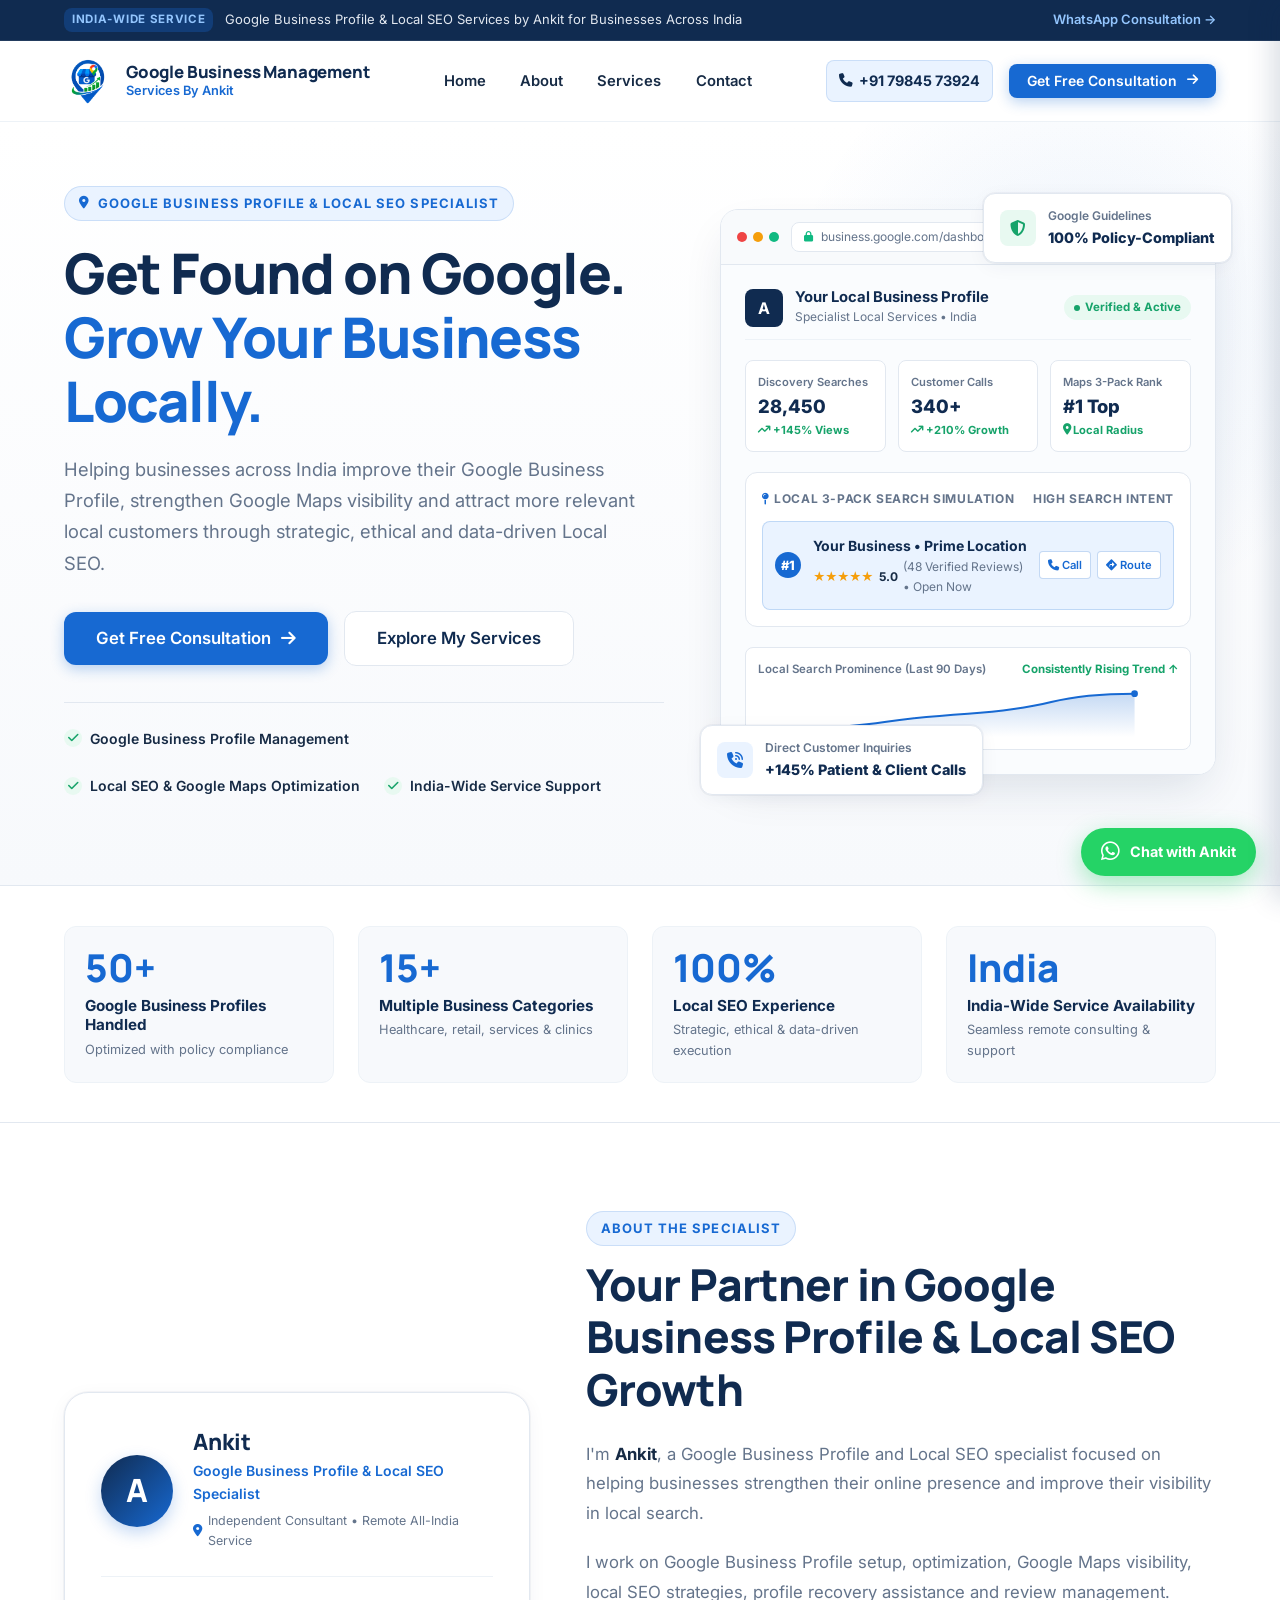
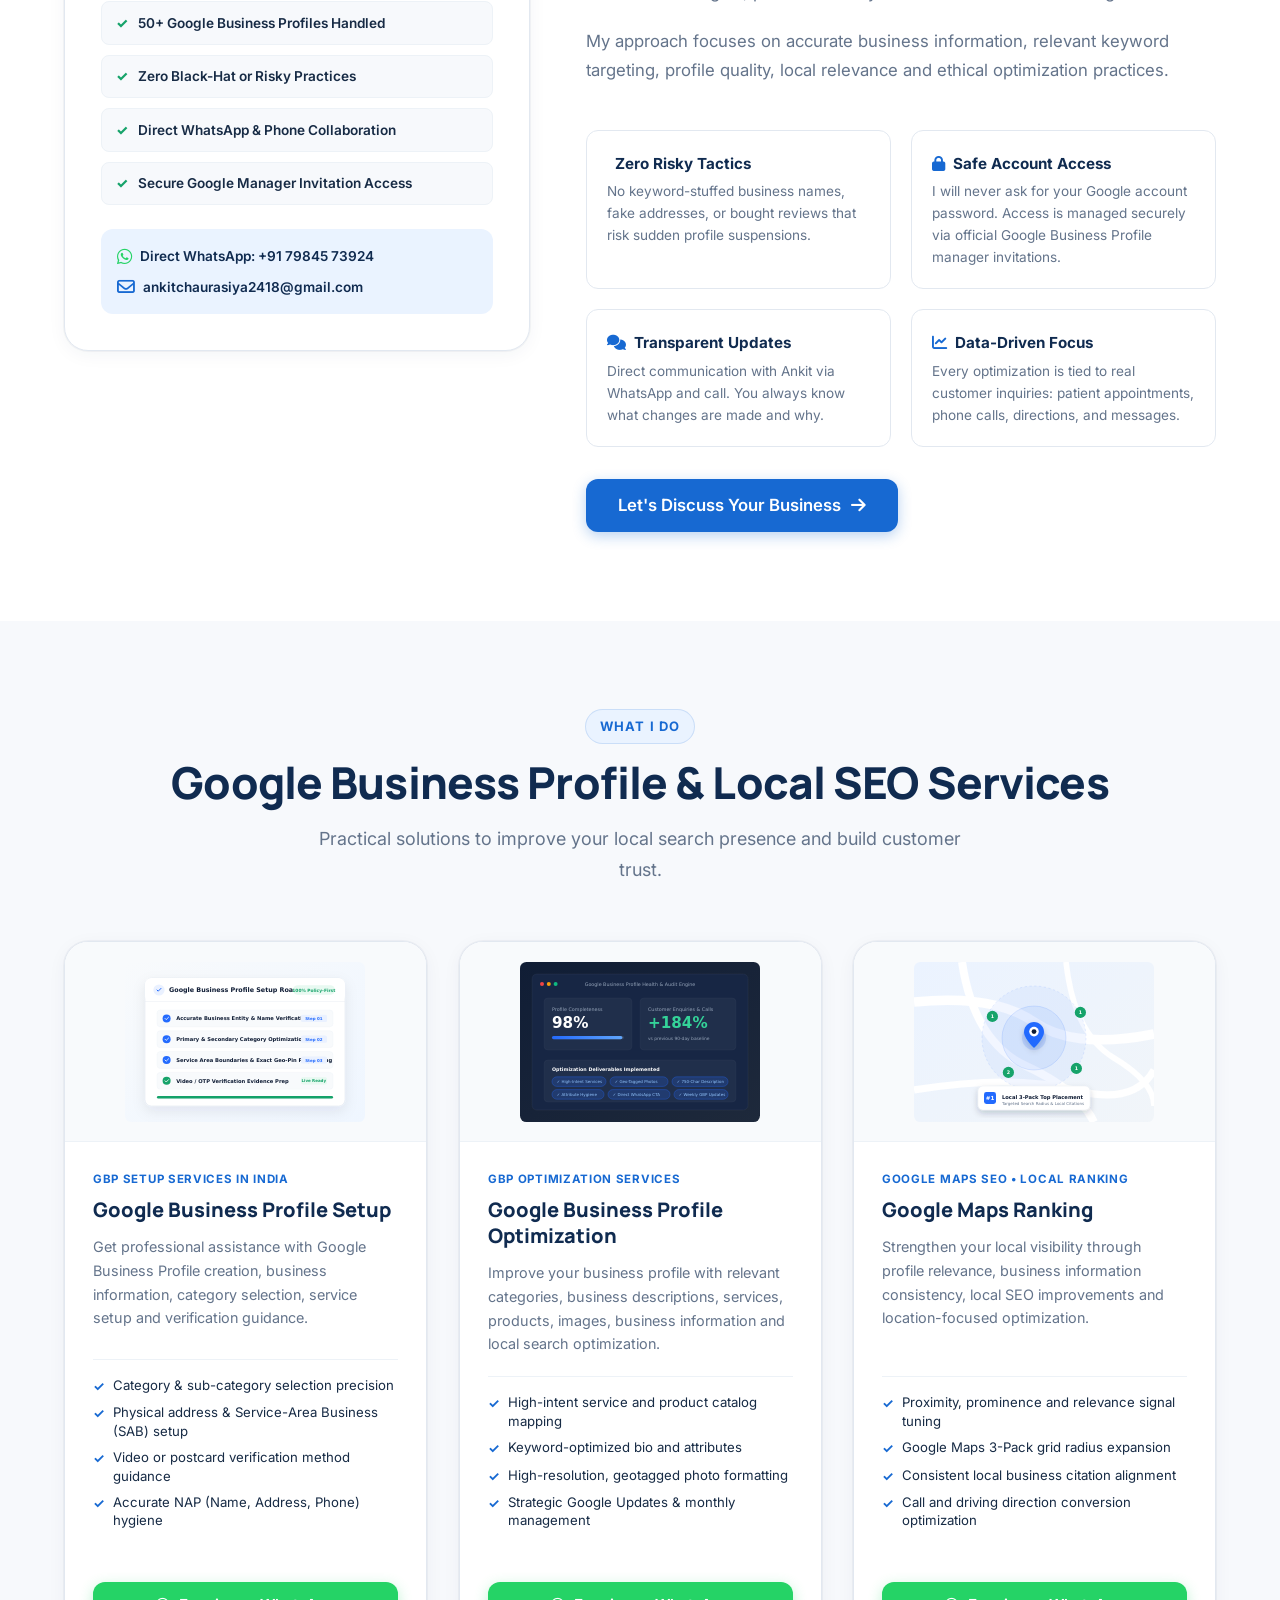
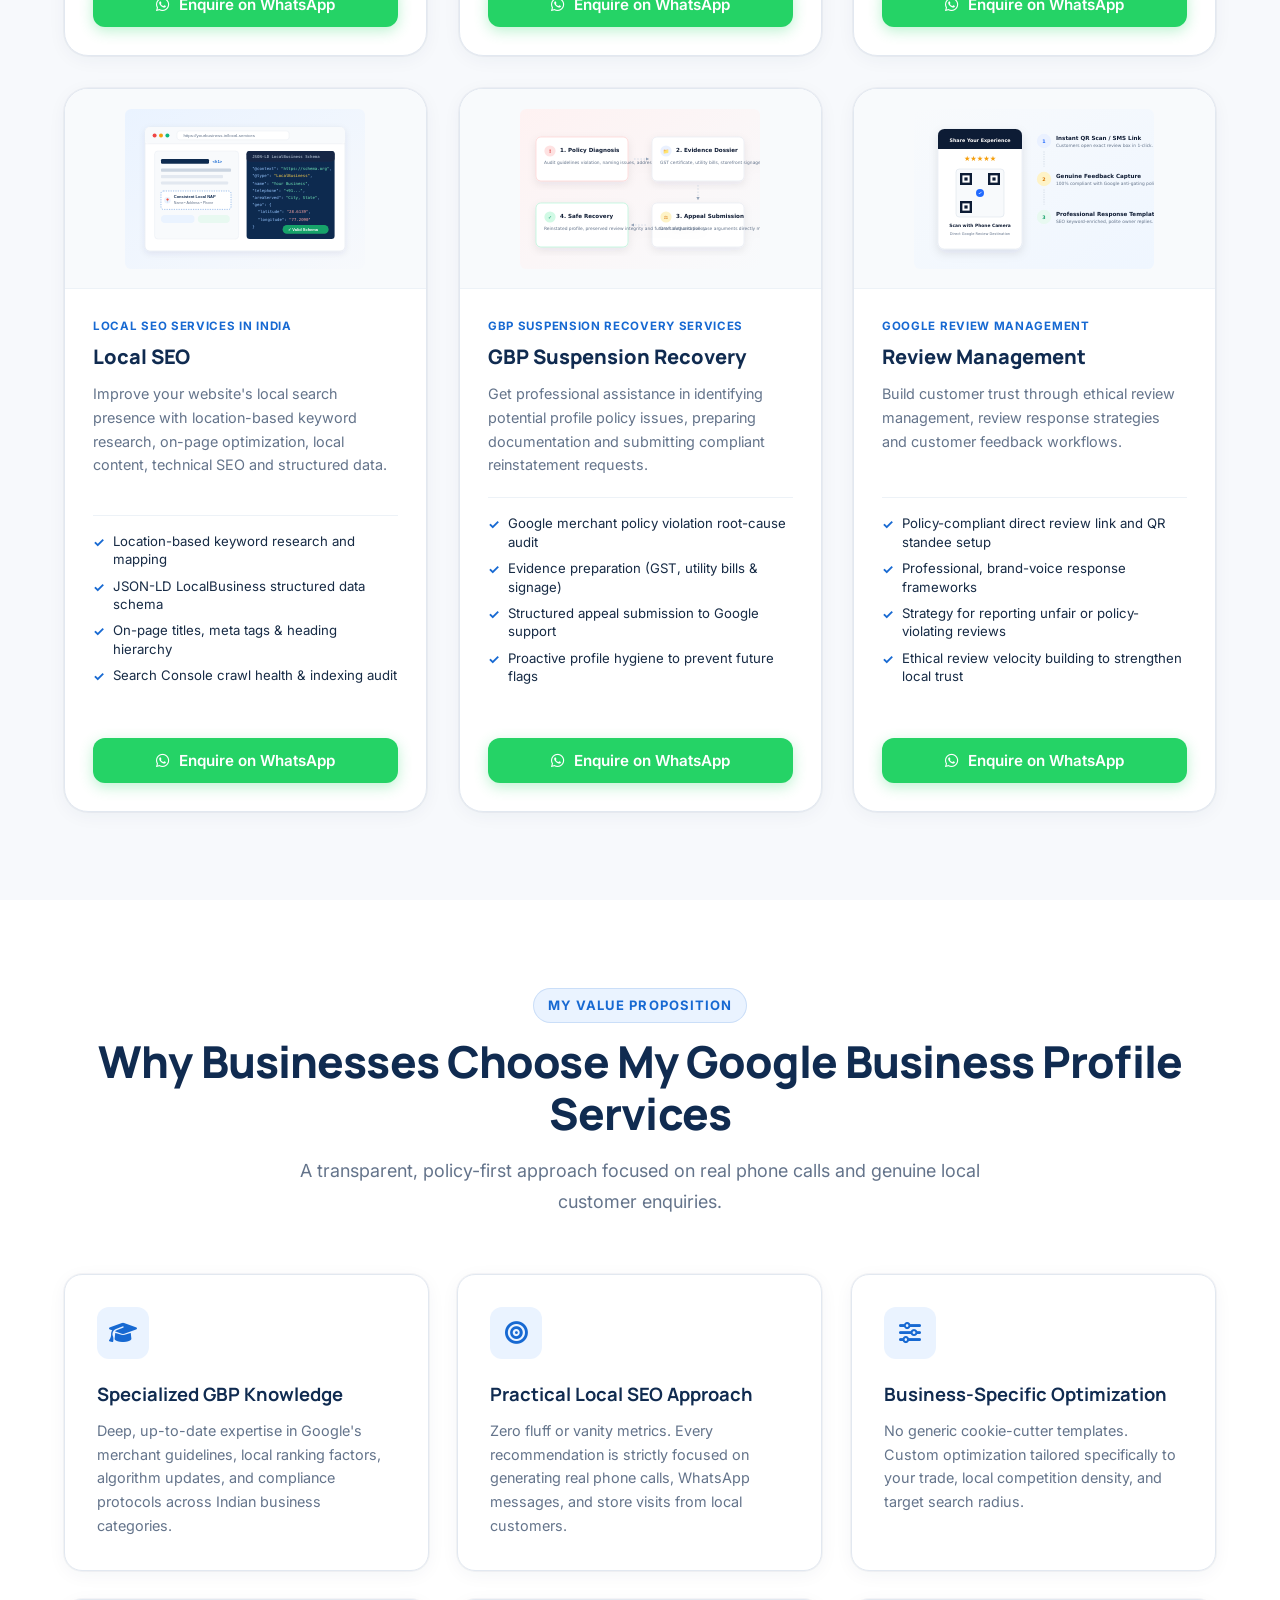
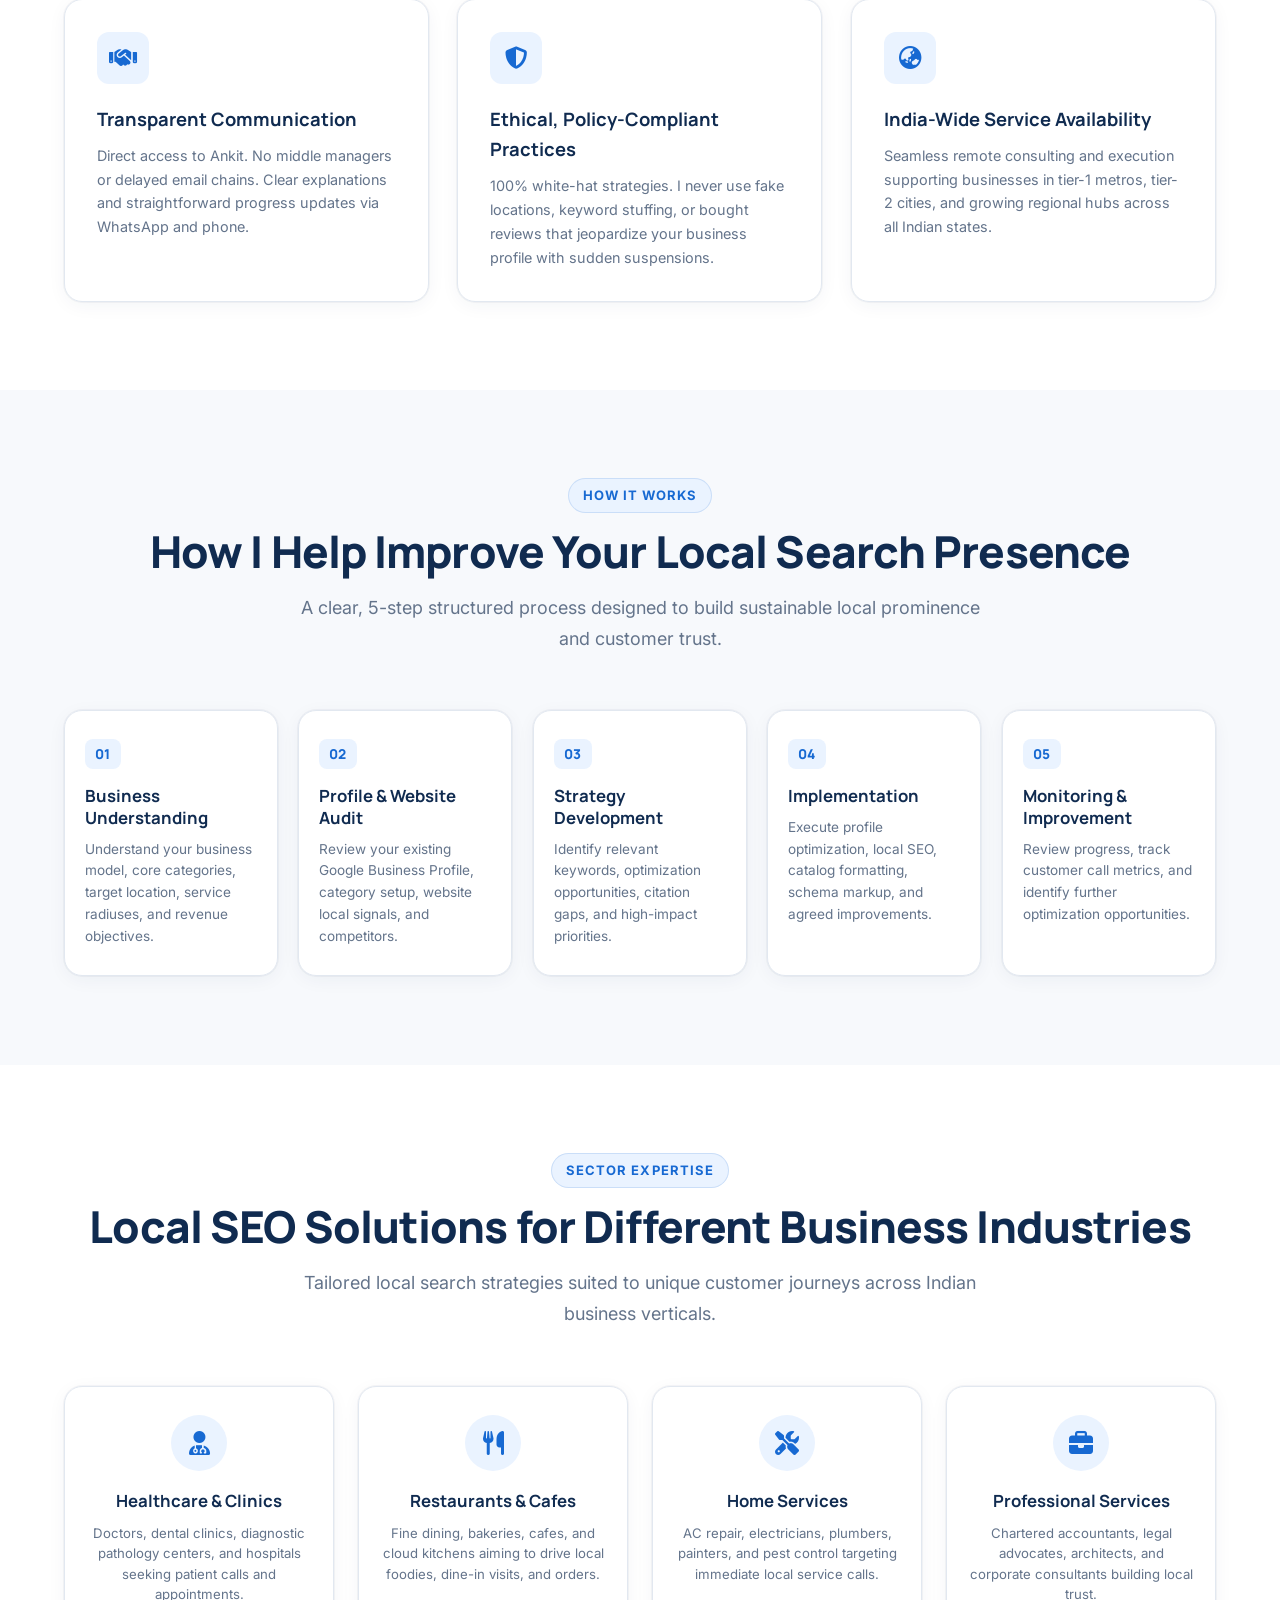
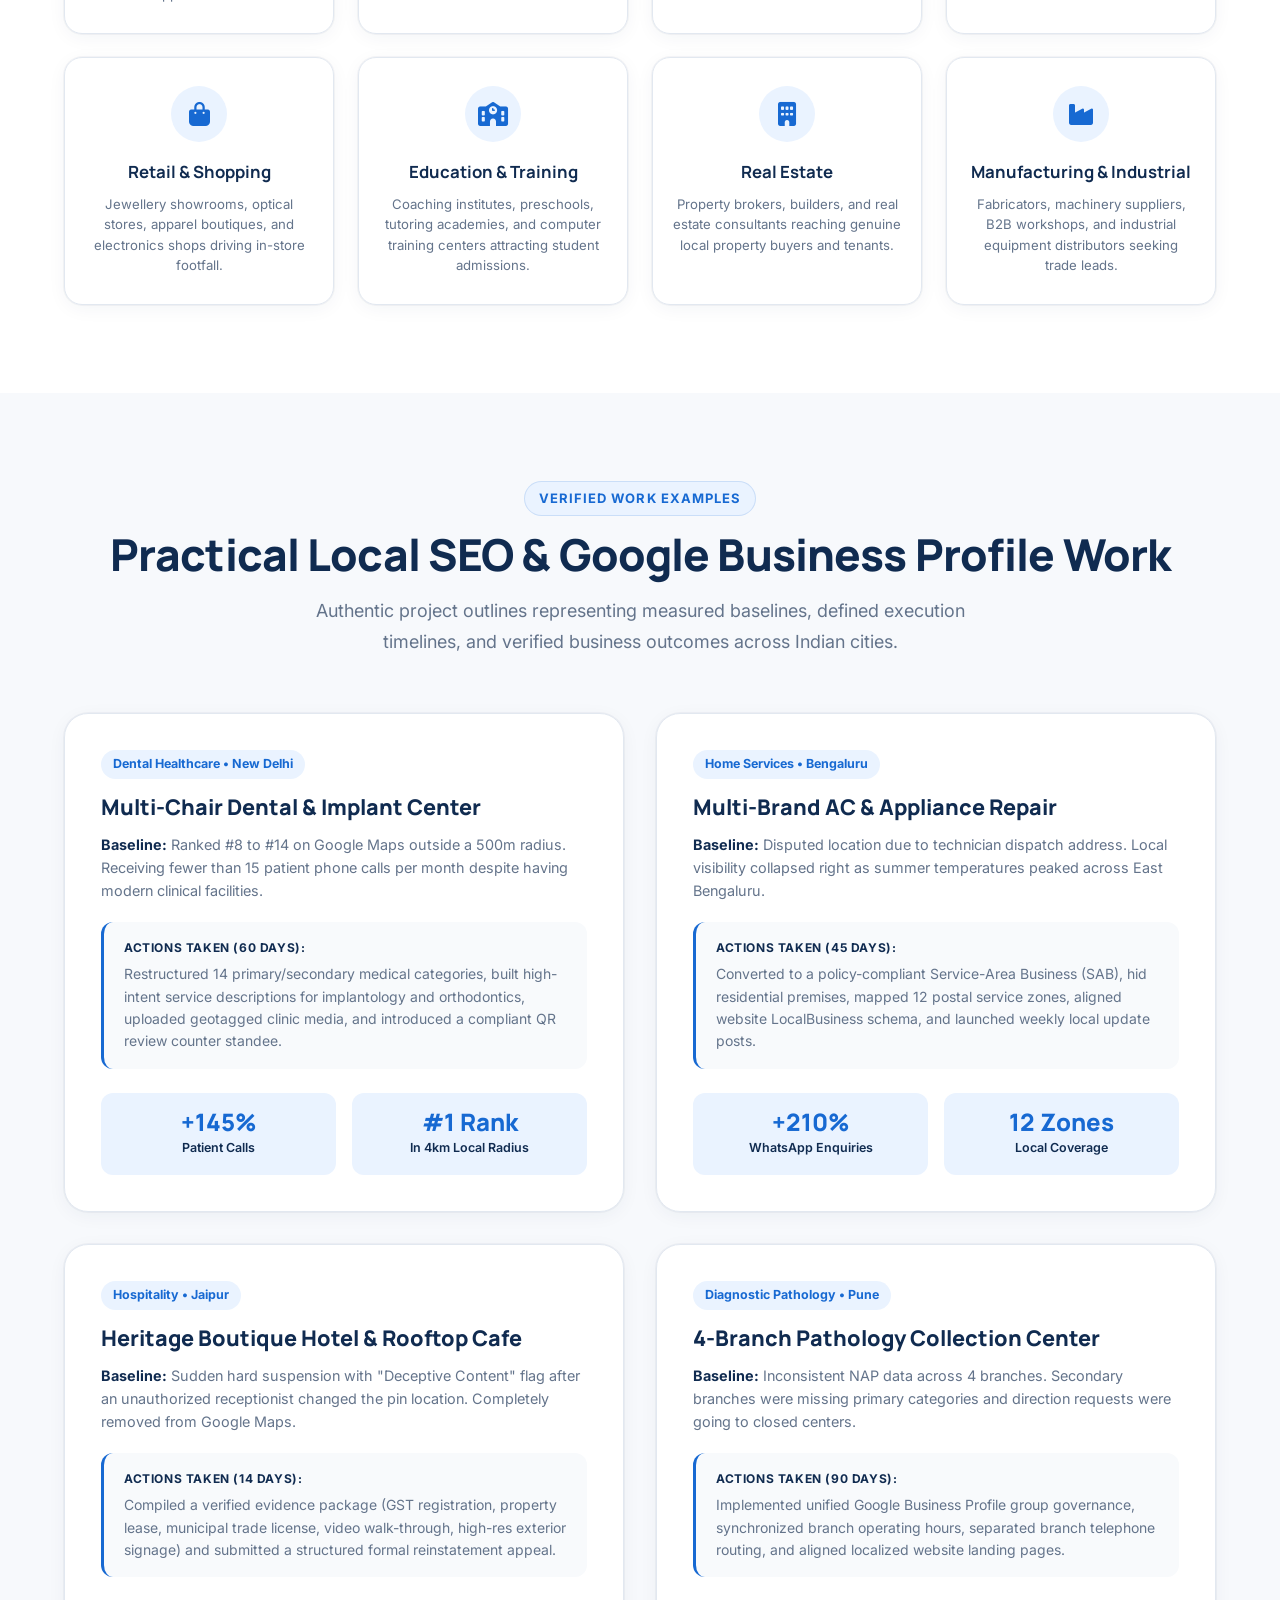
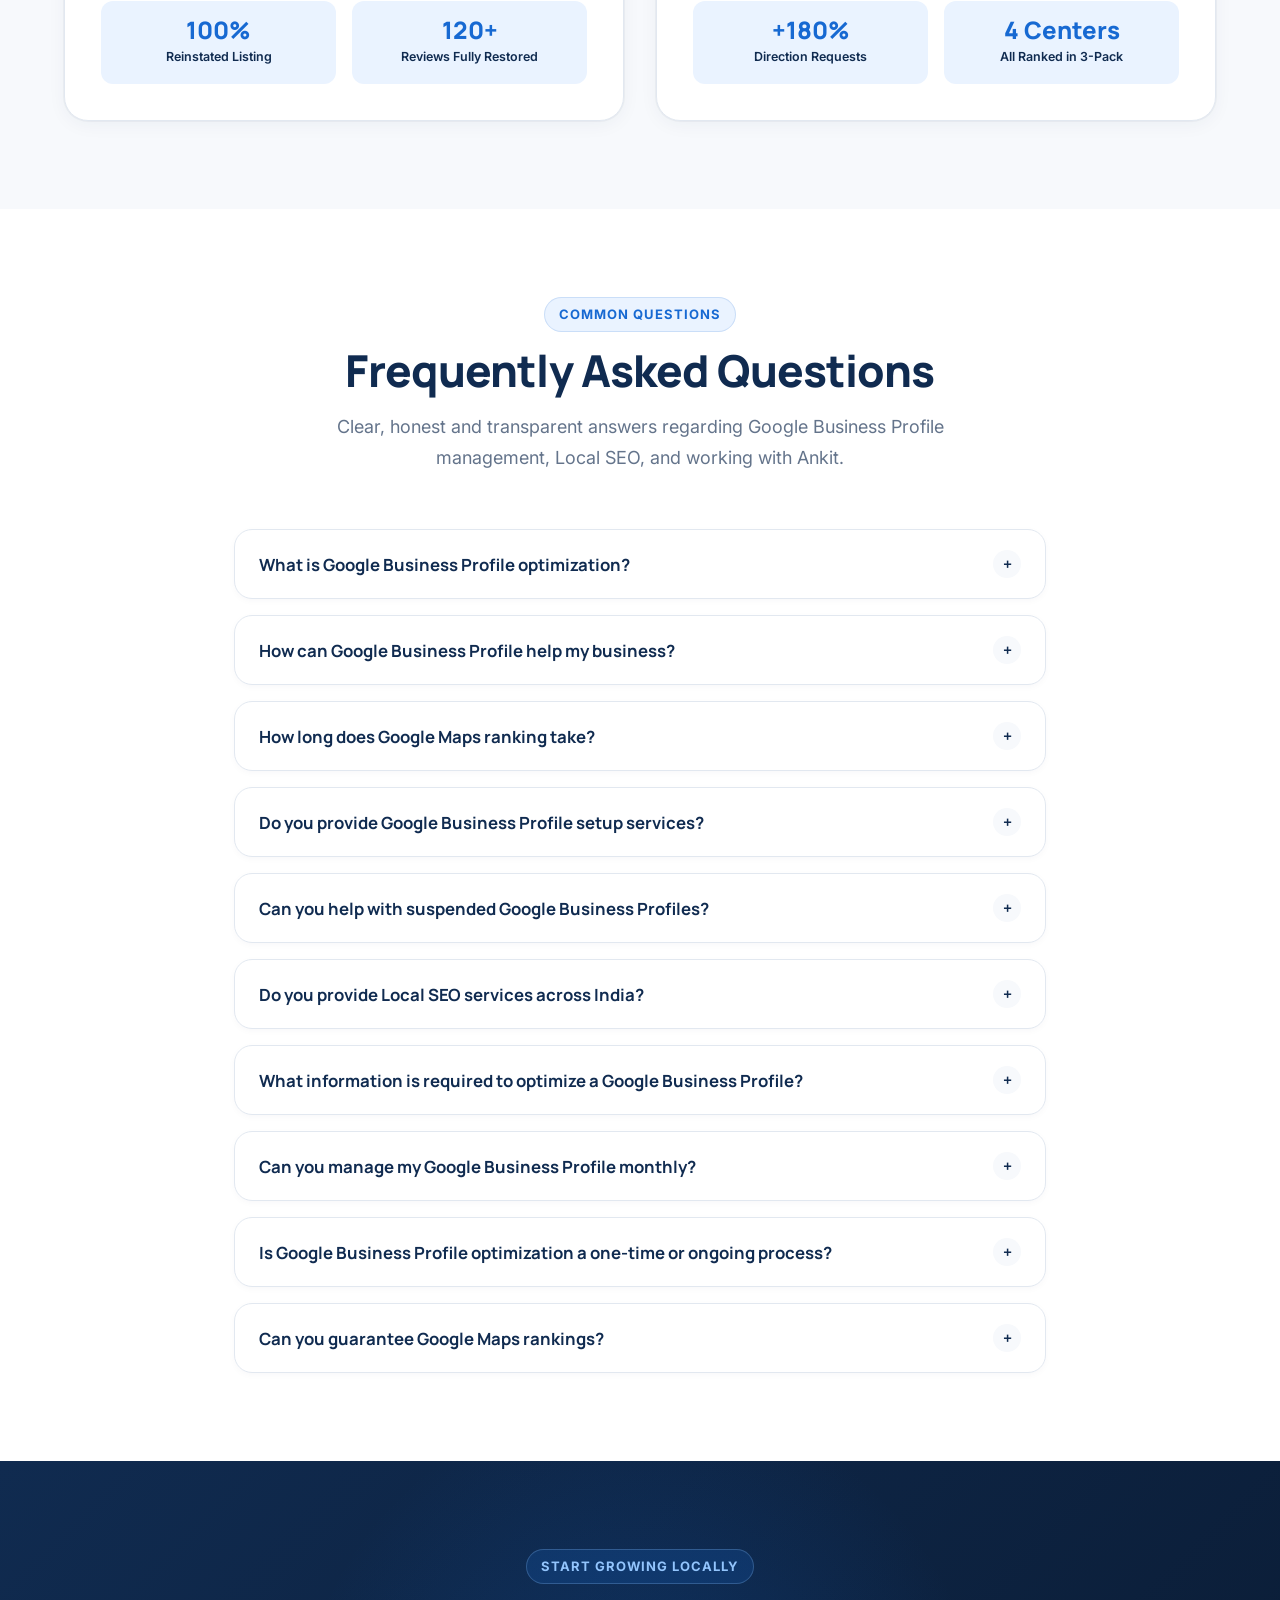
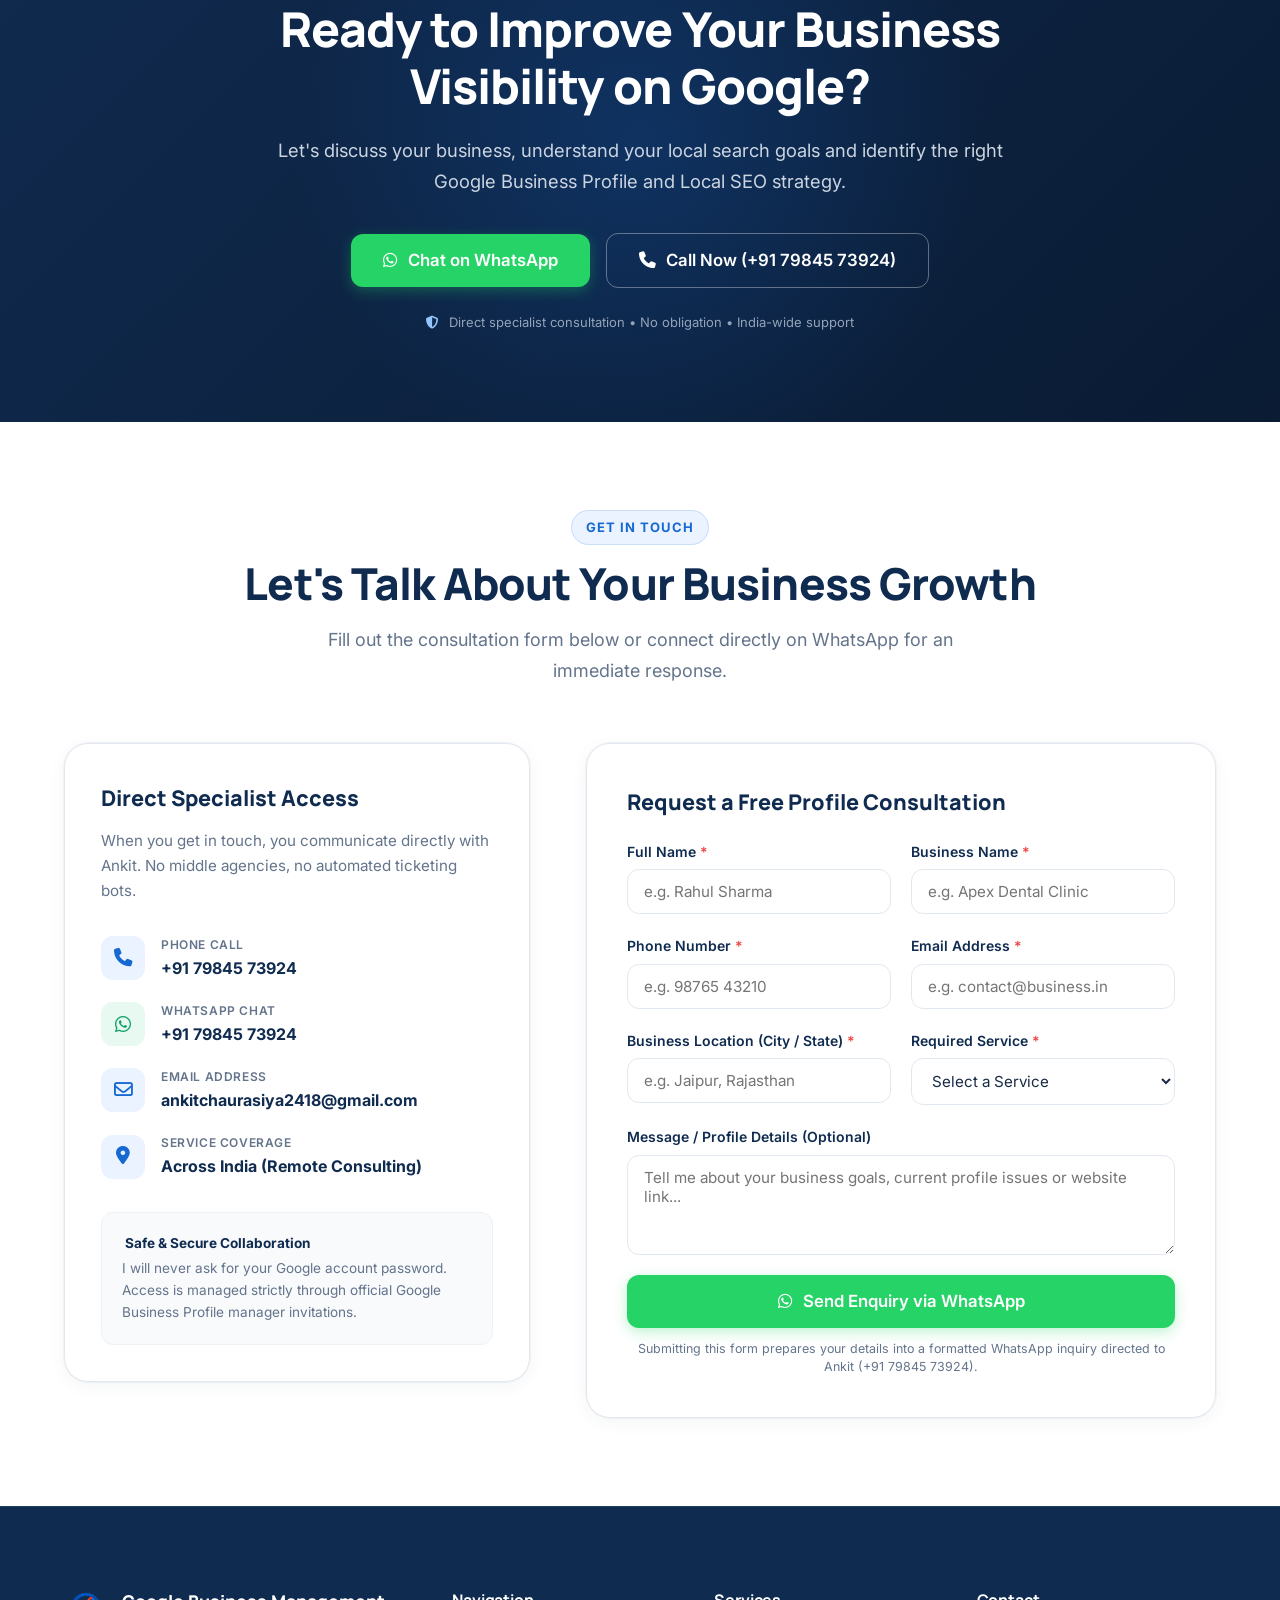
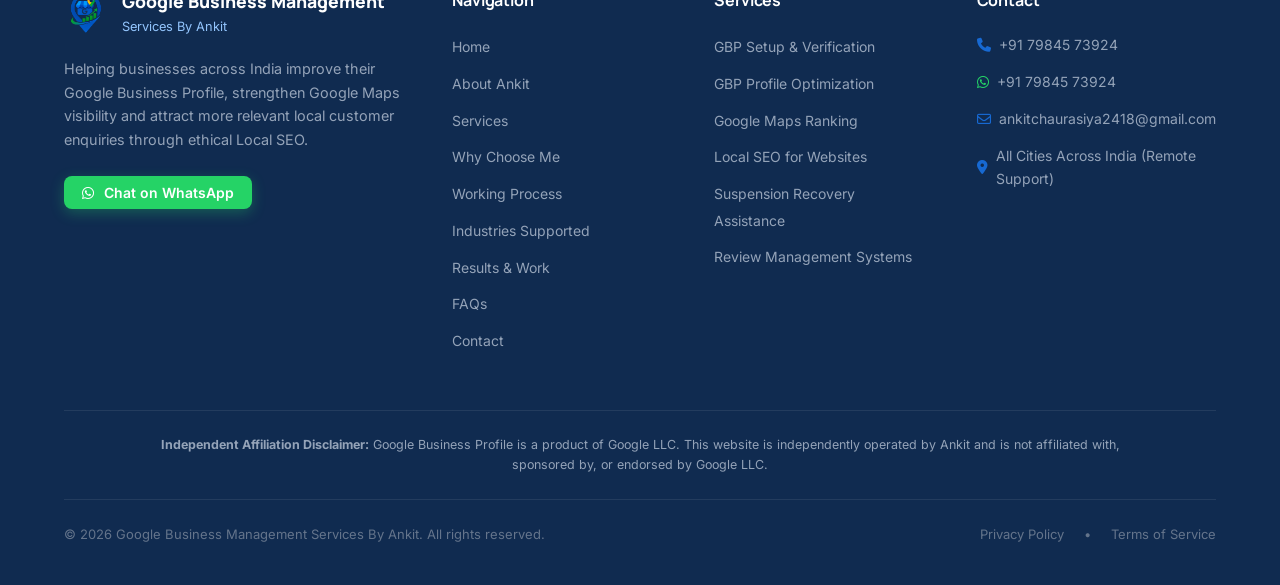
==== commit 190562e0: "feat: complete website redesign into premium single-page landing page" ====
--- a/index.html
+++ b/index.html
@@ -4,78 +4,278 @@
 <head>
   <meta charset="UTF-8">
   <meta name="viewport" content="width=device-width, initial-scale=1.0">
-  <title>Google Business Management Services By Ankit | Local SEO & Maps Specialist India</title>
+
+  <!-- Primary SEO Meta Tags -->
+  <title>Google Business Profile &amp; Local SEO Specialist India | Ankit</title>
   <meta name="description"
-    content="Helping businesses across India improve their Google Business Profile, strengthen local search visibility and turn relevant searches into customer enquiries. Google Business Management Services By Ankit.">
-  <link rel="canonical" href="https://ankit-gbp-specialist.pages.dev/">
-  <link rel="stylesheet" href="https://cdnjs.cloudflare.com/ajax/libs/font-awesome/6.7.2/css/all.min.css" />
-
-  <!-- Open Graph / Meta -->
+    content="Improve your Google Business Profile, Google Maps visibility and local search presence with professional GBP management and Local SEO services by Ankit across India.">
+  <meta name="keywords"
+    content="Google Business Profile Services in India, Google Business Profile Optimization, Google Business Management Services, Google Maps Ranking Services, Local SEO Services in India, Google Business Profile Specialist, Google Business Profile Setup, GBP Optimization Services, Google Business Profile Management, Google Maps SEO, Local Business SEO, Google Business Profile Suspension Recovery, Google Review Management">
+  <meta name="author" content="Ankit">
+  <meta name="robots" content="index, follow">
+  <link rel="canonical" href="https://google-business-management-service-by-ankit.pages.dev/">
+
+  <!-- Google Search Console Verification (Preserved Exact Token) -->
+  <meta name="google-site-verification" content="KMMoXNGoSlSbpyoPywaBS7tfMZTiubu-khKmnjk5p-A" />
+
+  <!-- Open Graph / Facebook -->
   <meta property="og:type" content="website">
-  <meta property="og:title" content="Google Business Management Services By Ankit">
+  <meta property="og:url" content="https://google-business-management-service-by-ankit.pages.dev/">
+  <meta property="og:title" content="Google Business Profile &amp; Local SEO Specialist India | Ankit">
   <meta property="og:description"
-    content="Get found on Google and grow locally with ethical, policy-compliant GBP optimization, Maps ranking, suspension recovery and review management across India.">
-  <meta property="og:url" content="https://ankit-gbp-specialist.pages.dev/">
-  <meta property="og:image" content="assets/images/local-seo-map-visibility.svg">
-
-  <!-- Favicon -->
+    content="Improve your Google Business Profile, Google Maps visibility and local search presence with professional GBP management and Local SEO services by Ankit across India.">
+  <meta property="og:image"
+    content="https://google-business-management-service-by-ankit.pages.dev/assets/images/local-seo-map-visibility.svg">
+  <meta property="og:site_name" content="Google Business Management Services By Ankit">
+  <meta property="og:locale" content="en_IN">
+
+  <!-- Twitter Card -->
+  <meta name="twitter:card" content="summary_large_image">
+  <meta name="twitter:url" content="https://google-business-management-service-by-ankit.pages.dev/">
+  <meta name="twitter:title" content="Google Business Profile &amp; Local SEO Specialist India | Ankit">
+  <meta name="twitter:description"
+    content="Improve your Google Business Profile, Google Maps visibility and local search presence with professional GBP management and Local SEO services by Ankit across India.">
+  <meta name="twitter:image"
+    content="https://google-business-management-service-by-ankit.pages.dev/assets/images/local-seo-map-visibility.svg">
+
+  <!-- Favicons -->
   <link rel="icon" type="image/svg+xml" href="assets/icons/logo.png">
+  <link rel="alternate icon" type="image/png" href="assets/icons/logo.png">
+  <link rel="apple-touch-icon" href="assets/icons/logo.png">
+
+  <!-- Font Awesome 6 -->
+  <link rel="stylesheet" href="https://cdnjs.cloudflare.com/ajax/libs/font-awesome/6.7.2/css/all.min.css"
+    integrity="sha512-Evv84Mr4kqVGRNSgIGL/F/aIDqQb7xQ2vcrdIwxfjThSH8CSR7PBEakCr51Ck+w+/U6swU2Im1vVX0SVk9ABhg=="
+    crossorigin="anonymous" referrerpolicy="no-referrer" />
 
   <!-- Stylesheets -->
   <link rel="stylesheet" href="css/style.css">
   <link rel="stylesheet" href="css/animations.css">
 
-  <!-- Search Console-->
-  <meta name="google-site-verification" content="KMMoXNGoSlSbpyoPywaBS7tfMZTiubu-khKmnjk5p-A" />
-
-  <!-- Schema.org Structured Data -->
+  <!-- Schema.org JSON-LD Structured Data -->
   <script type="application/ld+json">
   {
     "@context": "https://schema.org",
-    "@type": "ProfessionalService",
-    "name": "Google Business Management Services By Ankit",
-    "description": "Google Business Profile setup, optimization, Google Maps SEO, and suspension recovery services for businesses across India.",
-    "telephone": "+917984573924",
-    "email": "ankitchaurasiya2418@gmail.com",
-    "areaServed": "IN",
-    "priceRange": "$$",
-    "knowsAbout": [
-      "Google Business Profile Optimization",
-      "Local SEO",
-      "Google Maps Ranking",
-      "GBP Suspension Recovery",
-      "Google Review Management"
-    ],
-    "founder": {
-      "@type": "Person",
-      "name": "Ankit",
-      "jobTitle": "Google Business Profile & Local SEO Specialist"
-    }
+    "@graph": [
+      {
+        "@type": "WebSite",
+        "@id": "https://google-business-management-service-by-ankit.pages.dev/#website",
+        "url": "https://google-business-management-service-by-ankit.pages.dev/",
+        "name": "Google Business Management Services By Ankit",
+        "description": "Google Business Profile and Local SEO Specialist serving businesses across India.",
+        "publisher": {
+          "@id": "https://google-business-management-service-by-ankit.pages.dev/#person"
+        },
+        "inLanguage": "en-IN"
+      },
+      {
+        "@type": "Person",
+        "@id": "https://google-business-management-service-by-ankit.pages.dev/#person",
+        "name": "Ankit",
+        "jobTitle": "Google Business Profile & Local SEO Specialist",
+        "telephone": "+917984573924",
+        "email": "ankitchaurasiya2418@gmail.com",
+        "url": "https://google-business-management-service-by-ankit.pages.dev/",
+        "knowsAbout": [
+          "Google Business Profile Optimization",
+          "Local SEO Services in India",
+          "Google Maps Ranking Services",
+          "Google Business Profile Setup",
+          "Google Business Profile Suspension Recovery",
+          "Google Review Management"
+        ]
+      },
+      {
+        "@type": "ProfessionalService",
+        "@id": "https://google-business-management-service-by-ankit.pages.dev/#business",
+        "name": "Google Business Management Services By Ankit",
+        "url": "https://google-business-management-service-by-ankit.pages.dev/",
+        "logo": "https://google-business-management-service-by-ankit.pages.dev/assets/icons/logo.png",
+        "image": "https://google-business-management-service-by-ankit.pages.dev/assets/images/local-seo-map-visibility.svg",
+        "description": "Professional Google Business Profile management, Google Maps SEO and Local SEO services by Ankit for businesses across India.",
+        "telephone": "+917984573924",
+        "email": "ankitchaurasiya2418@gmail.com",
+        "founder": {
+          "@id": "https://google-business-management-service-by-ankit.pages.dev/#person"
+        },
+        "areaServed": {
+          "@type": "Country",
+          "name": "India"
+        },
+        "priceRange": "₹₹",
+        "hasOfferCatalog": {
+          "@type": "OfferCatalog",
+          "name": "Google Business Profile & Local SEO Services",
+          "itemListElement": [
+            {
+              "@type": "Offer",
+              "itemOffered": {
+                "@type": "Service",
+                "name": "Google Business Profile Setup",
+                "description": "Professional assistance with Google Business Profile creation, business information, category selection, service setup and verification guidance."
+              }
+            },
+            {
+              "@type": "Offer",
+              "itemOffered": {
+                "@type": "Service",
+                "name": "Google Business Profile Optimization",
+                "description": "Improve your business profile with relevant categories, business descriptions, services, products, images, business information and local search optimization."
+              }
+            },
+            {
+              "@type": "Offer",
+              "itemOffered": {
+                "@type": "Service",
+                "name": "Google Maps Ranking",
+                "description": "Strengthen your local visibility through profile relevance, business information consistency, local SEO improvements and location-focused optimization."
+              }
+            },
+            {
+              "@type": "Offer",
+              "itemOffered": {
+                "@type": "Service",
+                "name": "Local SEO",
+                "description": "Improve your website's local search presence with location-based keyword research, on-page optimization, local content, technical SEO and structured data."
+              }
+            },
+            {
+              "@type": "Offer",
+              "itemOffered": {
+                "@type": "Service",
+                "name": "Google Business Profile Suspension Recovery",
+                "description": "Professional assistance in identifying potential profile policy issues, preparing documentation and submitting compliant reinstatement requests."
+              }
+            },
+            {
+              "@type": "Offer",
+              "itemOffered": {
+                "@type": "Service",
+                "name": "Review Management",
+                "description": "Build customer trust through ethical review management, review response strategies and customer feedback workflows."
+              }
+            }
+          ]
+        }
+      },
+      {
+        "@type": "FAQPage",
+        "@id": "https://google-business-management-service-by-ankit.pages.dev/#faqs",
+        "mainEntity": [
+          {
+            "@type": "Question",
+            "name": "What is Google Business Profile optimization?",
+            "acceptedAnswer": {
+              "@type": "Answer",
+              "text": "Google Business Profile optimization is the process of completely configuring, refining, and actively managing your business listing with accurate primary and secondary categories, service descriptions, geotagged photos, business hours, and local keywords so your profile ranks prominently in Google Local 3-Pack and Google Maps."
+            }
+          },
+          {
+            "@type": "Question",
+            "name": "How can Google Business Profile help my business?",
+            "acceptedAnswer": {
+              "@type": "Answer",
+              "text": "An optimized Google Business Profile places your business directly in front of high-intent local customers who are actively searching for your services on Google Maps and Google Search. It drives direct phone calls, WhatsApp inquiries, website visits, and driving directions to your location."
+            }
+          },
+          {
+            "@type": "Question",
+            "name": "How long does Google Maps ranking take?",
+            "acceptedAnswer": {
+              "@type": "Answer",
+              "text": "Local search results typically begin showing positive movement within 3 to 8 weeks following comprehensive profile optimization and citation alignment. Highly competitive markets or broad metropolitan areas may require consistent monthly updates, review signals, and localized content to build solid 3-pack prominence."
+            }
+          },
+          {
+            "@type": "Question",
+            "name": "Do you provide Google Business Profile setup services?",
+            "acceptedAnswer": {
+              "@type": "Answer",
+              "text": "Yes. I provide complete, hands-on Google Business Profile setup services across India, including accurate category selection, business information, Service-Area Business (SAB) configuration, and step-by-step verification method guidance (video or postcard)."
+            }
+          },
+          {
+            "@type": "Question",
+            "name": "Can you help with suspended Google Business Profiles?",
+            "acceptedAnswer": {
+              "@type": "Answer",
+              "text": "Yes. I assist businesses with profile suspensions by conducting a thorough policy violation audit, compiling verified business documentation (GST certificates, utility bills, storefront signage), and preparing structured, policy-compliant reinstatement appeals to Google support. While reinstatement cannot be guaranteed by anyone, professional preparation ensures your case meets Google's strict merchant guidelines."
+            }
+          },
+          {
+            "@type": "Question",
+            "name": "Do you provide Local SEO services across India?",
+            "acceptedAnswer": {
+              "@type": "Answer",
+              "text": "Yes. All consulting and execution services are delivered remotely to businesses across India—including major metros like Delhi, Mumbai, Bengaluru, Chennai, Hyderabad, Kolkata, Pune, and Ahmedabad, as well as tier-2 and tier-3 cities."
+            }
+          },
+          {
+            "@type": "Question",
+            "name": "What information is required to optimize a Google Business Profile?",
+            "acceptedAnswer": {
+              "@type": "Answer",
+              "text": "Basic business information is required: exact registered business name, primary and secondary service offerings, official operating hours, service area or physical address, high-resolution original photographs of your storefront/office, and manager access granted via your Google Business Profile dashboard."
+            }
+          },
+          {
+            "@type": "Question",
+            "name": "Can you manage my Google Business Profile monthly?",
+            "acceptedAnswer": {
+              "@type": "Answer",
+              "text": "Yes. I provide ongoing monthly Google Business Profile management which includes weekly Google update posts, geo-tagged image uploads, review response assistance, category and keyword hygiene, spam profile reporting, and monthly performance tracking."
+            }
+          },
+          {
+            "@type": "Question",
+            "name": "Is Google Business Profile optimization a one-time or ongoing process?",
+            "acceptedAnswer": {
+              "@type": "Answer",
+              "text": "While foundational optimization (categories, NAP, descriptions, initial photos) is a critical one-time setup, local search algorithms actively reward ongoing freshness, regular photo additions, new customer reviews, and consistent profile activity. Ongoing management helps maintain and grow your top 3-pack position against local competitors."
+            }
+          },
+          {
+            "@type": "Question",
+            "name": "Can you guarantee Google Maps rankings?",
+            "acceptedAnswer": {
+              "@type": "Answer",
+              "text": "No ethical SEO specialist can guarantee a #1 rank or guaranteed top 3-pack placement, as local algorithms and user proximity are managed entirely by Google. I guarantee 100% white-hat, policy-compliant optimization that builds genuine relevance, prominence, and customer engagement to maximize your competitive advantage safely."
+            }
+          }
+        ]
+      }
+    ]
   }
   </script>
 </head>
 
 <body>
 
-  <!-- 01: Announcement Strip -->
-  <div class="announcement-bar">
+  <!-- Top Announcement Bar -->
+  <aside class="announcement-bar" aria-label="India-Wide Service Announcement">
     <div class="container">
       <div class="bar-inner">
-        <span class="announcement-badge">INDIA-WIDE SERVICE</span>
-        <span>Google Business Profile &amp; Local SEO Services for Indian Businesses</span>
-        <a href="https://wa.me/917984573924?text=Hi%20Ankit,%20I%20would%20like%20to%20request%20a%20free%20profile%20audit."
-          target="_blank" rel="noopener" style="color: #60A5FA; font-weight: 700; text-decoration: underline;">Request
-          Free Audit &rarr;</a>
+        <div style="display: flex; align-items: center; gap: 0.75rem;">
+          <span class="announcement-badge">INDIA-WIDE SERVICE</span>
+          <span>Google Business Profile &amp; Local SEO Services by Ankit for Businesses Across India</span>
+        </div>
+        <a href="https://wa.me/917984573924?text=Hi%20Ankit,%20I%20would%20like%20to%20request%20a%20free%20consultation%20for%20my%20business."
+          class="announcement-cta" target="_blank" rel="noopener">
+          WhatsApp Consultation &rarr;
+        </a>
       </div>
     </div>
-  </div>
-
-  <!-- 02: Header Navigation -->
-  <header class="site-header">
+  </aside>
+
+  <!-- ==========================================================================
+       Section 1: Header / Navigation
+       ========================================================================== -->
+  <header class="site-header" id="site-header">
     <div class="container header-container">
-      <a href="index.html" class="brand-logo" aria-label="Google Business Management Services By Ankit - Home">
-        <img src="assets/icons/logo.png" alt="Google Business Management Services By Ankit" class="nav-logo-img"
-          width="56" height="56">
+      <!-- Left: Brand Logo & Text -->
+      <a href="#home" class="brand-logo" aria-label="Google Business Management Services By Ankit - Home">
+        <img src="assets/icons/logo.png" alt="Google Business Management Services By Ankit" class="brand-logo-img"
+          width="48" height="48">
         <div class="brand-text-group">
           <span class="brand-main">Google Business Management</span>
           <span class="brand-sub">Services By Ankit</span>
@@ -83,1184 +283,1579 @@
       </a>
 
       <!-- Desktop Navigation Menu -->
-      <nav aria-label="Main Navigation">
+      <nav aria-label="Primary Navigation">
         <ul class="nav-menu">
-          <li><a href="index.html" class="nav-link active">Home</a></li>
-
-          <li class="has-dropdown">
-            <a href="#services" class="nav-link" aria-haspopup="true">
-              Services
-              <svg width="12" height="12" viewBox="0 0 24 24" fill="none" stroke="currentColor" stroke-width="2.5">
-                <path d="M6 9l6 6 6-6" />
-              </svg>
-            </a>
-            <ul class="dropdown-menu">
-              <li class="dropdown-item">
-                <a href="services/gbp-setup.html">
-                  <div class="dropdown-icon"><i class="fa-solid fa-location-dot"></i></div>
-                  <div>
-                    <span class="dropdown-title">GBP Setup &amp; Verification</span>
-                    <span class="dropdown-desc">Flawless new profile creation &amp; address proof</span>
-                  </div>
-                </a>
-              </li>
-              <li class="dropdown-item">
-                <a href="services/gbp-optimization.html">
-                  <div class="dropdown-icon"><i class="fa-solid fa-ranking-star"></i></div>
-                  <div>
-                    <span class="dropdown-title">GBP Optimization</span>
-                    <span class="dropdown-desc">Categories, services, photos &amp; completeness</span>
-                  </div>
-                </a>
-              </li>
-              <li class="dropdown-item">
-                <a href="services/local-seo.html">
-                  <div class="dropdown-icon"><i class="fa-solid fa-map-location-dot"></i></div>
-                  <div>
-                    <span class="dropdown-title">Google Maps &amp; Local SEO</span>
-                    <span class="dropdown-desc">Local 3-pack visibility, citations &amp; geo-radius</span>
-                  </div>
-                </a>
-              </li>
-              <li class="dropdown-item">
-                <a href="services/suspension-recovery.html">
-                  <div class="dropdown-icon"><i class="fa-solid fa-shield-halved"></i></div>
-                  <div>
-                    <span class="dropdown-title">GBP Suspension Recovery</span>
-                    <span class="dropdown-desc">Policy diagnosis, dossier &amp; official appeals</span>
-                  </div>
-                </a>
-              </li>
-              <li class="dropdown-item">
-                <a href="services/review-management.html">
-                  <div class="dropdown-icon"><i class="fa-solid fa-star"></i></div>
-                  <div>
-                    <span class="dropdown-title">Review Management</span>
-                    <span class="dropdown-desc">Ethical QR workflows &amp; response strategies</span>
-                  </div>
-                </a>
-              </li>
-            </ul>
-          </li>
-
-          <li><a href="about.html" class="nav-link">About</a></li>
-          <li><a href="case-studies.html" class="nav-link">Case Studies</a></li>
-          <li><a href="contact.html" class="nav-link">Contact</a></li>
+          <li><a href="#home" class="nav-link active">Home</a></li>
+          <li><a href="#about" class="nav-link">About</a></li>
+          <li><a href="#services" class="nav-link">Services</a></li>
+          <!-- <li><a href="#why-choose-me" class="nav-link">Why Choose Me</a></li> -->
+          <!-- <li><a href="#faqs" class="nav-link">FAQs</a></li> -->
+          <li><a href="#contact" class="nav-link">Contact</a></li>
         </ul>
       </nav>
 
-      <!-- Action Buttons -->
+      <!-- Right Header Actions -->
       <div class="header-actions">
-        <a href="tel:+917984573924" class="header-phone-link">
-          <svg width="16" height="16" viewBox="0 0 24 24" fill="none" stroke="currentColor" stroke-width="2">
-            <path
-              d="M22 16.92v3a2 2 0 01-2.18 2 19.79 19.79 0 01-8.63-3.07 19.5 19.5 0 01-6-6 19.79 19.79 0 01-3.07-8.67A2 2 0 014.11 2h3a2 2 0 012 1.72 12.84 12.84 0 00.7 2.81 2 2 0 01-.45 2.11L8.09 9.91a16 16 0 006 6l1.27-1.27a2 2 0 012.11-.45 12.84 12.84 0 002.81.7A2 2 0 0122 16.92z" />
-          </svg>
-          +91 79845 73924
+        <a href="tel:+917984573924" class="header-phone-link" aria-label="Call Ankit at +91 79845 73924">
+          <i class="fa-solid fa-phone" style="font-size: 0.85rem;"></i>
+          <span>+91 79845 73924</span>
         </a>
-        <a href="#audit-tool" class="btn btn-primary btn-sm">Free Profile Audit</a>
-
-        <!-- Mobile Hamburger Toggle -->
-        <button class="mobile-nav-toggle" aria-label="Toggle navigation menu" aria-expanded="false">
-          <svg width="24" height="24" viewBox="0 0 24 24" fill="none" stroke="currentColor" stroke-width="2">
-            <line x1="3" y1="12" x2="21" y2="12"></line>
-            <line x1="3" y1="6" x2="21" y2="6"></line>
-            <line x1="3" y1="18" x2="21" y2="18"></line>
-          </svg>
+        <a href="#contact" class="btn btn-primary btn-sm">
+          <span>Get Free Consultation</span>
+          <i class="fa-solid fa-arrow-right" style="font-size: 0.8rem;"></i>
+        </a>
+        <!-- Mobile Menu Toggle Button -->
+        <button class="mobile-nav-toggle" aria-label="Toggle Navigation Menu" aria-expanded="false"
+          aria-controls="mobile-drawer">
+          <i class="fa-solid fa-bars"></i>
         </button>
       </div>
     </div>
   </header>
 
-  <!-- Mobile Drawer Navigation -->
-  <div class="mobile-drawer-overlay"></div>
-  <div class="mobile-drawer" role="dialog" aria-modal="true" aria-label="Mobile Menu">
+  <!-- Mobile Drawer & Overlay -->
+  <div class="mobile-drawer-overlay" aria-hidden="true"></div>
+  <aside class="mobile-drawer" id="mobile-drawer" role="dialog" aria-modal="true" aria-label="Mobile Navigation">
     <div>
       <div class="drawer-header">
-        <a href="index.html" class="brand-logo" aria-label="Google Business Management Services By Ankit">
-          <img src="assets/icons/logo.png" alt="Google Business Management Services By Ankit" class="nav-logo-img"
-            width="56" height="56">
+        <div class="brand-logo">
+          <img src="assets/icons/logo.png" alt="Google Business Management Services By Ankit" class="brand-logo-img"
+            width="40" height="40">
           <div class="brand-text-group">
             <span class="brand-main" style="font-size: 0.95rem;">Google Business Management</span>
-            <span class="brand-sub" style="font-size: 0.72rem;">Services By Ankit</span>
-          </div>
-        </a>
+            <span class="brand-sub" style="font-size: 0.75rem;">Services By Ankit</span>
+          </div>
+        </div>
         <button class="drawer-close" aria-label="Close menu">&times;</button>
       </div>
+
       <ul class="drawer-nav-list">
-        <li class="drawer-nav-item"><a href="index.html">Home</a></li>
-        <li class="drawer-nav-item">
-          <span
-            style="font-size: 0.85rem; font-weight: 700; color: var(--color-muted); text-transform: uppercase;">Services</span>
-          <ul class="drawer-services-sub">
-            <li><a href="services/gbp-setup.html">GBP Setup &amp; Verification</a></li>
-            <li><a href="services/gbp-optimization.html">GBP Optimization</a></li>
-            <li><a href="services/local-seo.html">Google Maps &amp; Local SEO</a></li>
-            <li><a href="services/suspension-recovery.html">GBP Suspension Recovery</a></li>
-            <li><a href="services/review-management.html">Review Management</a></li>
-          </ul>
+        <li><a href="#home" class="drawer-nav-link">Home <i class="fa-solid fa-angle-right"></i></a></li>
+        <li><a href="#about" class="drawer-nav-link">About <i class="fa-solid fa-angle-right"></i></a></li>
+        <li><a href="#services" class="drawer-nav-link">Services <i class="fa-solid fa-angle-right"></i></a></li>
+        <li><a href="#why-choose-me" class="drawer-nav-link">Why Choose Me <i class="fa-solid fa-angle-right"></i></a>
         </li>
-        <li class="drawer-nav-item"><a href="about.html">About Ankit</a></li>
-        <li class="drawer-nav-item"><a href="case-studies.html">Case Studies</a></li>
-        <li class="drawer-nav-item"><a href="contact.html">Contact &amp; Enquiry</a></li>
+        <li><a href="#process" class="drawer-nav-link">Working Process <i class="fa-solid fa-angle-right"></i></a></li>
+        <li><a href="#industries" class="drawer-nav-link">Industries Supported <i
+              class="fa-solid fa-angle-right"></i></a></li>
+        <li><a href="#case-studies" class="drawer-nav-link">Results &amp; Work <i
+              class="fa-solid fa-angle-right"></i></a></li>
+        <li><a href="#faqs" class="drawer-nav-link">FAQs <i class="fa-solid fa-angle-right"></i></a></li>
+        <li><a href="#contact" class="drawer-nav-link">Contact <i class="fa-solid fa-angle-right"></i></a></li>
       </ul>
     </div>
+
     <div class="drawer-footer">
-      <a href="https://wa.me/917984573924" class="btn btn-whatsapp btn-block" target="_blank" rel="noopener">Chat on
-        WhatsApp</a>
-      <a href="tel:+917984573924" class="btn btn-secondary btn-block">Call +91 79845 73924</a>
+      <a href="tel:+917984573924" class="btn btn-secondary btn-block">
+        <i class="fa-solid fa-phone"></i> +91 79845 73924
+      </a>
+      <a href="https://wa.me/917984573924?text=Hi%20Ankit,%20I%20would%20like%20to%20request%20a%20free%20consultation."
+        class="btn btn-whatsapp btn-block" target="_blank" rel="noopener">
+        <i class="fa-brands fa-whatsapp"></i> Chat on WhatsApp
+      </a>
     </div>
-  </div>
-
-  <main>
-    <!-- 03: Hero Section (Split Layout) -->
-    <section class="hero">
-      <!-- Animated background particles -->
-      <div class="hero-particle" aria-hidden="true"></div>
-      <div class="hero-particle" aria-hidden="true"></div>
-      <div class="hero-particle" aria-hidden="true"></div>
-      <div class="hero-particle" aria-hidden="true"></div>
-      <div class="hero-particle" aria-hidden="true"></div>
+  </aside>
+
+  <main id="main-content">
+
+    <!-- ==========================================================================
+         Section 2: Hero Section
+         ========================================================================== -->
+    <section class="hero-section" id="home">
+      <div class="hero-ambient-glow" aria-hidden="true"></div>
       <div class="container">
         <div class="hero-grid">
-
-          <!-- Hero Left Column -->
-          <div class="hero-content">
-            <div class="eyebrow hero-eyebrow">
-              <span class="status-dot status-dot-pulse"></span>
-              Google Business Profile &amp; Local SEO Specialist
-            </div>
-
-            <h1 class="hero-title">
-              Get Found on Google.<br>
-              <span class="highlight">Grow Locally.</span>
+          <!-- Hero Text Content -->
+          <div class="hero-content reveal-on-scroll">
+            <span class="eyebrow">
+              <i class="fa-solid fa-location-dot" style="font-size: 0.8rem;"></i>
+              GOOGLE BUSINESS PROFILE &amp; LOCAL SEO SPECIALIST
+            </span>
+
+            <h1 class="hero-headline">
+              Get Found on Google. <br>
+              <span class="highlight-blue">Grow Your Business Locally.</span>
             </h1>
 
             <p class="hero-description">
-              Google Business Profile setup, optimization, and Local SEO support for businesses across India. Build a
-              stronger local presence, dominate the Google Maps 3-Pack, and turn relevant nearby searches into real
-              customer phone calls and visits.
-            </p>
-
-            <div class="hero-actions">
-              <a href="#audit-tool" class="btn btn-primary btn-lg">Request a Free Profile Audit</a>
-              <a href="https://wa.me/917984573924?text=Hi%20Ankit,%20I%20would%20like%20to%20discuss%20my%20Google%20Business%20Profile."
-                target="_blank" rel="noopener" class="btn btn-whatsapp btn-lg">
-                <svg width="20" height="20" viewBox="0 0 24 24" fill="currentColor">
-                  <path
-                    d="M12.031 2C6.494 2 2 6.494 2 12.031c0 1.956.565 3.784 1.543 5.336L2 22l4.781-1.508c1.516.887 3.273 1.385 5.25 1.385 5.537 0 10.031-4.494 10.031-10.031C22.062 6.494 17.568 2 12.031 2zm5.781 14.18c-.242.684-1.22 1.309-1.996 1.453-.535.1-1.23.18-3.578-.793-2.996-1.246-4.945-4.285-5.094-4.484-.148-.199-1.219-1.621-1.219-3.09 0-1.469.766-2.195 1.043-2.492.277-.297.605-.371.812-.371.207 0 .414.004.598.012.195.012.457-.074.715.547.266.641.91 2.227.992 2.387.082.16.137.352.027.566-.11.215-.164.348-.328.539-.164.191-.344.426-.492.574-.164.164-.336.344-.145.672.191.328.852 1.398 1.824 2.262 1.254 1.117 2.312 1.465 2.641 1.629.328.164.516.141.711-.082.195-.223.832-.969 1.055-1.301.223-.332.449-.277.75-.164.305.113 1.926.91 2.258 1.074.332.164.551.246.633.383.082.137.082.793-.16 1.477z" />
-                </svg>
-                Chat on WhatsApp
+              Helping businesses across India improve their Google Business Profile, strengthen Google Maps visibility
+              and attract more relevant local customers through strategic, ethical and data-driven Local SEO.
+            </p>
+
+            <div class="hero-cta-group">
+              <a href="#contact" class="btn btn-primary btn-lg">
+                <span>Get Free Consultation</span>
+                <i class="fa-solid fa-arrow-right"></i>
               </a>
-            </div>
-
-            <!-- Hero Trust Badges -->
-            <div class="hero-proof-row">
-              <div class="hero-proof-item">
-                <div class="proof-icon-box"><i class="fa-solid fa-users"></i></i></div>
-                <div>
-                  <div class="proof-text-title">50+ Profiles Handled</div>
-                  <div class="proof-text-sub">Across 15+ Indian cities</div>
-                </div>
-              </div>
-              <div class="hero-proof-item">
-                <div class="proof-icon-box"><i class="fa-solid fa-shield"></i></div>
-                <div>
-                  <div class="proof-text-title">100% Policy-First</div>
-                  <div class="proof-text-sub">Zero spam, zero fake tricks</div>
-                </div>
-              </div>
-            </div>
-          </div>
-
-          <!-- Hero Right Column: Animated Interactive GBP Mockup -->
-          <div class="hero-visual-wrapper">
-
-            <!-- Floating Top Chip -->
-            <div class="floating-chip floating-chip-1 animate-float">
-              <div class="chip-icon icon-call"><i class="fa-solid fa-phone"></i></div>
+              <a href="#services" class="btn btn-secondary btn-lg">
+                <span>Explore My Services</span>
+              </a>
+            </div>
+
+            <!-- Trust Highlights -->
+            <div class="hero-trust-row">
+              <div class="hero-trust-item">
+                <span class="hero-trust-icon"><i class="fa-solid fa-check"></i></span>
+                <span>Google Business Profile Management</span>
+              </div>
+              <div class="hero-trust-item">
+                <span class="hero-trust-icon"><i class="fa-solid fa-check"></i></span>
+                <span>Local SEO &amp; Google Maps Optimization</span>
+              </div>
+              <div class="hero-trust-item">
+                <span class="hero-trust-icon"><i class="fa-solid fa-check"></i></span>
+                <span>India-Wide Service Support</span>
+              </div>
+            </div>
+          </div>
+
+          <!-- Hero Visual Composition -->
+          <div class="hero-visual-wrapper reveal-on-scroll delay-1">
+            <!-- Floating Badge Top Right -->
+            <div class="floating-badge floating-badge-top">
+              <div class="floating-badge-icon green">
+                <i class="fa-solid fa-shield-halved"></i>
+              </div>
               <div>
-                <div class="chip-title">+184% Phone Calls</div>
-                <div class="chip-desc">Verified 60-day client metric</div>
-              </div>
-            </div>
-
-            <!-- Central Glass Dashboard Card -->
-            <div class="hero-dashboard-card">
-
-              <div class="hero-dashboard-header">
-                <div class="dashboard-biz-profile">
-                  <div class="biz-avatar">A</div>
-                  <div class="biz-info">
-                    <h4>
-                      Apex Care Multispeciality
-                      <span class="verified-icon" title="Google Verified Entity">✓</span>
-                    </h4>
-                    <p>Local Business &bull; Connaught Place, New Delhi</p>
+                <div class="floating-badge-text-top">Google Guidelines</div>
+                <div class="floating-badge-text-main">100% Policy-Compliant</div>
+              </div>
+            </div>
+
+            <!-- Realistic Browser Mockup Screen -->
+            <div class="hero-browser-mockup">
+              <!-- Window Chrome Header -->
+              <div class="browser-header">
+                <div class="browser-controls">
+                  <span class="browser-dot browser-dot-red"></span>
+                  <span class="browser-dot browser-dot-yellow"></span>
+                  <span class="browser-dot browser-dot-green"></span>
+                </div>
+                <div class="browser-address-bar">
+                  <i class="fa-solid fa-lock" style="font-size: 0.65rem; color: #10B981;"></i>
+                  <span>business.google.com/dashboard/performance</span>
+                </div>
+              </div>
+
+              <!-- Internal Optimization Dashboard Mockup -->
+              <div class="browser-content">
+                <div class="dashboard-header-bar">
+                  <div class="dashboard-biz-info">
+                    <div class="dashboard-biz-avatar">A</div>
+                    <div>
+                      <div class="dashboard-biz-name">Your Local Business Profile</div>
+                      <div class="dashboard-biz-meta">Specialist Local Services &bull; India</div>
+                    </div>
                   </div>
-                </div>
-                <div class="status-pill-live">
-                  <span class="status-dot status-dot-pulse"></span>
-                  Active &amp; Optimized
-                </div>
-              </div>
-
-              <!-- Metrics Row -->
-              <div class="dashboard-metrics-grid">
-                <div class="metric-mini-card">
-                  <span class="metric-mini-label">Monthly Searches</span>
-                  <span class="metric-mini-val">4,820</span>
-                  <span class="metric-mini-trend">↑ +215%</span>
-                </div>
-                <div class="metric-mini-card">
-                  <span class="metric-mini-label">Direction Requests</span>
-                  <span class="metric-mini-val">640</span>
-                  <span class="metric-mini-trend">↑ +140%</span>
-                </div>
-                <div class="metric-mini-card">
-                  <span class="metric-mini-label">Profile Completeness</span>
-                  <span class="metric-mini-val">100%</span>
-                  <span class="metric-mini-trend" style="color: #246BFE;">Complete</span>
-                </div>
-              </div>
-
-              <!-- Map Radar Simulation Area -->
-              <div class="dashboard-map-preview">
-                <div class="map-grid-bg"></div>
-
-                <div class="map-radar-center">
-                  <!-- Pulsing Radar Rings -->
-                  <div class="animate-radar-ring"></div>
-                  <div class="animate-radar-ring animate-radar-ring-delay"></div>
-
-                  <!-- Center Pin -->
-                  <div class="map-pin-pulse">
-                    <svg width="24" height="24" viewBox="0 0 24 24" fill="none" stroke="currentColor"
-                      stroke-width="2.5">
-                      <path d="M21 10c0 7-9 13-9 13s-9-6-9-13a9 9 0 0118 0z" />
-                      <circle cx="12" cy="10" r="3" />
-                    </svg>
+                  <span class="dashboard-status-badge">
+                    <span class="dashboard-status-dot"></span> Verified &amp; Active
+                  </span>
+                </div>
+
+                <!-- Search Performance Grid -->
+                <div class="dashboard-metrics-grid">
+                  <div class="dashboard-metric-card">
+                    <div class="dashboard-metric-label">Discovery Searches</div>
+                    <div class="dashboard-metric-value">28,450</div>
+                    <div class="dashboard-metric-growth">
+                      <i class="fa-solid fa-arrow-trend-up"></i> +145% Views
+                    </div>
                   </div>
-                </div>
-
-                <!-- Live Rank Badge -->
-                <div class="map-pack-rank">
-                  <span class="rank-badge-number">#1 Rank</span>
-                  <span>Google Maps 3-Pack</span>
-                </div>
-              </div>
-
-              <!-- Search Query Tags -->
-              <div style="display: flex; gap: 0.5rem; flex-wrap: wrap;">
-                <span
-                  style="font-size: 0.725rem; background: var(--color-surface-light); padding: 0.25rem 0.6rem; border-radius: 4px; border: 1px solid var(--color-border); color: var(--color-muted);">📍
-                  "best clinic near me"</span>
-                <span
-                  style="font-size: 0.725rem; background: var(--color-surface-light); padding: 0.25rem 0.6rem; border-radius: 4px; border: 1px solid var(--color-border); color: var(--color-muted);">📍
-                  "dental implant specialist"</span>
-                <span
-                  style="font-size: 0.725rem; background: var(--color-surface-light); padding: 0.25rem 0.6rem; border-radius: 4px; border: 1px solid var(--color-border); color: var(--color-muted);">⭐
-                  4.9 (128 reviews)</span>
-              </div>
-            </div>
-
-            <!-- Floating Bottom Chip -->
-            <div class="floating-chip floating-chip-2 animate-float-reverse">
-              <div class="chip-icon icon-audit"><i class="fa-solid fa-shield"></i></div>
+                  <div class="dashboard-metric-card">
+                    <div class="dashboard-metric-label">Customer Calls</div>
+                    <div class="dashboard-metric-value">340+</div>
+                    <div class="dashboard-metric-growth">
+                      <i class="fa-solid fa-arrow-trend-up"></i> +210% Growth
+                    </div>
+                  </div>
+                  <div class="dashboard-metric-card">
+                    <div class="dashboard-metric-label">Maps 3-Pack Rank</div>
+                    <div class="dashboard-metric-value">#1 Top</div>
+                    <div class="dashboard-metric-growth">
+                      <i class="fa-solid fa-location-dot"></i> Local Radius
+                    </div>
+                  </div>
+                </div>
+
+                <!-- Google Maps 3-Pack Representation Box -->
+                <div class="dashboard-3pack-box">
+                  <div class="pack-header">
+                    <span><i class="fa-solid fa-map-pin" style="color: var(--color-secondary-blue);"></i> Local 3-Pack
+                      Search Simulation</span>
+                    <span>High Search Intent</span>
+                  </div>
+                  <div class="pack-listing-row">
+                    <div class="pack-rank-pill">#1</div>
+                    <div class="pack-listing-details">
+                      <div class="pack-listing-title">Your Business &bull; Prime Location</div>
+                      <div class="pack-listing-rating">
+                        <span class="pack-stars">★★★★★</span>
+                        <span style="font-weight: 700; color: #172B45;">5.0</span>
+                        <span>(48 Verified Reviews) &bull; Open Now</span>
+                      </div>
+                    </div>
+                    <div class="pack-listing-actions">
+                      <span class="pack-action-btn"><i class="fa-solid fa-phone"></i> Call</span>
+                      <span class="pack-action-btn"><i class="fa-solid fa-diamond-turn-right"></i> Route</span>
+                    </div>
+                  </div>
+                </div>
+
+                <!-- Subtle Search Performance Trendline SVG -->
+                <div
+                  style="background-color: var(--color-white); border: 1px solid var(--color-border); border-radius: var(--radius-sm); padding: 0.75rem;">
+                  <div
+                    style="display: flex; justify-content: space-between; font-size: 0.72rem; color: var(--color-secondary-text); margin-bottom: 0.5rem; font-weight: 600;">
+                    <span>Local Search Prominence (Last 90 Days)</span>
+                    <span style="color: var(--color-success); font-weight: 700;">Consistently Rising Trend &uarr;</span>
+                  </div>
+                  <svg viewBox="0 0 400 60" style="width: 100%; height: 50px;">
+                    <defs>
+                      <linearGradient id="chartGrad" x1="0" y1="0" x2="0" y2="1">
+                        <stop offset="0%" stop-color="#1769D2" stop-opacity="0.25" />
+                        <stop offset="100%" stop-color="#1769D2" stop-opacity="0.0" />
+                      </linearGradient>
+                    </defs>
+                    <path d="M0 50 Q 60 48, 100 42 T 200 32 T 300 18 T 400 8 L 400 60 L 0 60 Z"
+                      fill="url(#chartGrad)" />
+                    <path d="M0 50 Q 60 48, 100 42 T 200 32 T 300 18 T 400 8" fill="none" stroke="#1769D2"
+                      stroke-width="2.5" stroke-linecap="round" />
+                    <circle cx="400" cy="8" r="4" fill="#1769D2" />
+                  </svg>
+                </div>
+              </div>
+            </div>
+
+            <!-- Floating Badge Bottom Left -->
+            <div class="floating-badge floating-badge-bottom">
+              <div class="floating-badge-icon blue">
+                <i class="fa-solid fa-phone-volume"></i>
+              </div>
               <div>
-                <div class="chip-title">Policy-Safe Optimization</div>
-                <div class="chip-desc">No suspension risks</div>
-              </div>
-            </div>
-
-          </div>
-
+                <div class="floating-badge-text-top">Direct Customer Inquiries</div>
+                <div class="floating-badge-text-main">+145% Patient &amp; Client Calls</div>
+              </div>
+            </div>
+          </div>
         </div>
       </div>
     </section>
 
-    <!-- 04: Trust Strip -->
-    <section class="trust-strip">
+    <!-- ==========================================================================
+         Section 3: Trust / Experience Highlights
+         ========================================================================== -->
+    <section class="stats-strip-section" aria-label="Experience &amp; Trust Statistics">
       <div class="container">
-        <div class="trust-strip-grid">
-
-          <div class="trust-stat-item reveal-on-scroll stagger-1">
-            <div class="trust-stat-number counter-target" data-target="50" data-suffix="+">0</div>
-            <div class="trust-stat-label">Google Business Profiles Handled</div>
-          </div>
-
-          <div class="trust-stat-item reveal-on-scroll stagger-2">
-            <div class="trust-stat-number counter-target" data-target="100" data-suffix="%">0</div>
-            <div class="trust-stat-label">Ethical &amp; Policy-First Work</div>
-          </div>
-
-          <div class="trust-stat-item reveal-on-scroll stagger-3">
-            <div class="trust-stat-number counter-target" data-target="15" data-suffix="+">0</div>
-            <div class="trust-stat-label">Business Categories &amp; Sectors</div>
-          </div>
-
-          <div class="trust-stat-item reveal-on-scroll stagger-4">
-            <div class="trust-stat-number">All India</div>
-            <div class="trust-stat-label">Metro &amp; Tier-2/3 City Coverage</div>
-          </div>
-
+        <div class="stats-grid">
+          <div class="stat-item reveal-on-scroll">
+            <div class="stat-number"><span class="counter-target" data-target="50" data-suffix="+">50+</span></div>
+            <div class="stat-label">Google Business Profiles Handled</div>
+            <div class="stat-subtext">Optimized with policy compliance</div>
+          </div>
+          <div class="stat-item reveal-on-scroll delay-1">
+            <div class="stat-number"><span class="counter-target" data-target="15" data-suffix="+">15+</span></div>
+            <div class="stat-label">Multiple Business Categories</div>
+            <div class="stat-subtext">Healthcare, retail, services &amp; clinics</div>
+          </div>
+          <div class="stat-item reveal-on-scroll delay-2">
+            <div class="stat-number">100%</div>
+            <div class="stat-label">Local SEO Experience</div>
+            <div class="stat-subtext">Strategic, ethical &amp; data-driven execution</div>
+          </div>
+          <div class="stat-item reveal-on-scroll delay-3">
+            <div class="stat-number">India</div>
+            <div class="stat-label">India-Wide Service Availability</div>
+            <div class="stat-subtext">Seamless remote consulting &amp; support</div>
+          </div>
         </div>
       </div>
     </section>
 
-    <!-- 05: Services Grid -->
-    <section id="services" class="section section-bg-light">
+    <!-- ==========================================================================
+         Section 4: About Ankit
+         ========================================================================== -->
+    <section class="section section-white" id="about">
+      <div class="container">
+        <div class="about-grid">
+          <!-- Left: Identity / Profile Visual Card -->
+          <div class="about-card reveal-on-scroll">
+            <div class="about-avatar-header">
+              <div class="about-avatar" aria-hidden="true">A</div>
+              <div>
+                <h3 class="about-name">Ankit</h3>
+                <div class="about-role">Google Business Profile &amp; Local SEO Specialist</div>
+                <div class="about-location-tag">
+                  <i class="fa-solid fa-location-dot" style="color: var(--color-secondary-blue);"></i>
+                  <span>Independent Consultant &bull; Remote All-India Service</span>
+                </div>
+              </div>
+            </div>
+
+            <div class="about-card-pills">
+              <div class="about-pill">
+                <span class="about-pill-icon">✓</span>
+                <span>50+ Google Business Profiles Handled</span>
+              </div>
+              <div class="about-pill">
+                <span class="about-pill-icon">✓</span>
+                <span>Zero Black-Hat or Risky Practices</span>
+              </div>
+              <div class="about-pill">
+                <span class="about-pill-icon">✓</span>
+                <span>Direct WhatsApp &amp; Phone Collaboration</span>
+              </div>
+              <div class="about-pill">
+                <span class="about-pill-icon">✓</span>
+                <span>Secure Google Manager Invitation Access</span>
+              </div>
+            </div>
+
+            <div class="about-card-contact">
+              <div class="about-contact-row">
+                <i class="fa-brands fa-whatsapp" style="color: #25D366; font-size: 1.1rem;"></i>
+                <span>Direct WhatsApp: +91 79845 73924</span>
+              </div>
+              <div class="about-contact-row">
+                <i class="fa-regular fa-envelope" style="color: var(--color-secondary-blue); font-size: 1.1rem;"></i>
+                <span>ankitchaurasiya2418@gmail.com</span>
+              </div>
+            </div>
+          </div>
+
+          <!-- Right: Narrative & Principles -->
+          <div class="about-narrative reveal-on-scroll delay-1">
+            <div class="section-header text-left" style="margin-bottom: 1.5rem;">
+              <span class="eyebrow">ABOUT THE SPECIALIST</span>
+              <h2 class="section-title">Your Partner in Google Business Profile &amp; Local SEO Growth</h2>
+            </div>
+
+            <p class="about-paragraph">
+              I'm <strong>Ankit</strong>, a Google Business Profile and Local SEO specialist focused on helping
+              businesses strengthen their online presence and improve their visibility in local search.
+            </p>
+
+            <p class="about-paragraph">
+              I work on Google Business Profile setup, optimization, Google Maps visibility, local SEO strategies,
+              profile recovery assistance and review management.
+            </p>
+
+            <p class="about-paragraph">
+              My approach focuses on accurate business information, relevant keyword targeting, profile quality, local
+              relevance and ethical optimization practices.
+            </p>
+
+            <!-- Working Principles Grid -->
+            <div class="about-principles-grid">
+              <div class="principle-card">
+                <div class="principle-title">
+                  <i class="fa-solid fa-shield-check" style="color: var(--color-secondary-blue);"></i>
+                  <span>Zero Risky Tactics</span>
+                </div>
+                <div class="principle-desc">
+                  No keyword-stuffed business names, fake addresses, or bought reviews that risk sudden profile
+                  suspensions.
+                </div>
+              </div>
+
+              <div class="principle-card">
+                <div class="principle-title">
+                  <i class="fa-solid fa-lock" style="color: var(--color-secondary-blue);"></i>
+                  <span>Safe Account Access</span>
+                </div>
+                <div class="principle-desc">
+                  I will never ask for your Google account password. Access is managed securely via official Google
+                  Business Profile manager invitations.
+                </div>
+              </div>
+
+              <div class="principle-card">
+                <div class="principle-title">
+                  <i class="fa-solid fa-comments" style="color: var(--color-secondary-blue);"></i>
+                  <span>Transparent Updates</span>
+                </div>
+                <div class="principle-desc">
+                  Direct communication with Ankit via WhatsApp and call. You always know what changes are made and why.
+                </div>
+              </div>
+
+              <div class="principle-card">
+                <div class="principle-title">
+                  <i class="fa-solid fa-chart-line" style="color: var(--color-secondary-blue);"></i>
+                  <span>Data-Driven Focus</span>
+                </div>
+                <div class="principle-desc">
+                  Every optimization is tied to real customer inquiries: patient appointments, phone calls, directions,
+                  and messages.
+                </div>
+              </div>
+            </div>
+
+            <div>
+              <a href="#contact" class="btn btn-primary btn-lg">
+                <span>Let's Discuss Your Business</span>
+                <i class="fa-solid fa-arrow-right"></i>
+              </a>
+            </div>
+          </div>
+        </div>
+      </div>
+    </section>
+
+    <!-- ==========================================================================
+         Section 5: Services (6 Premium Cards)
+         ========================================================================== -->
+    <section class="section section-alt" id="services">
       <div class="container">
         <div class="section-header reveal-on-scroll">
-          <span class="eyebrow">Comprehensive Core Services</span>
-          <h2 class="section-title">Specialist Solutions for Google Business Growth</h2>
+          <span class="eyebrow">WHAT I DO</span>
+          <h2 class="section-title">Google Business Profile &amp; Local SEO Services</h2>
           <p class="section-subtitle">
-            Tailored, hands-on Google Business Profile management designed to enhance your local credibility, resolve
-            suspension crises, and generate qualified enquiries.
+            Practical solutions to improve your local search presence and build customer trust.
           </p>
         </div>
 
         <div class="services-grid">
-
-          <!-- Service Card 1 -->
-          <div class="service-card reveal-on-scroll stagger-1">
-            <div class="service-icon-wrap"><i class="fa-solid fa-location-dot"></i></div>
-            <h3 class="service-title">GBP Setup &amp; Verification</h3>
-            <p class="service-description">
-              Start right from day one. Complete business setup, primary category research, exact pinpoint location, and
-              step-by-step verification preparation.
-            </p>
-            <ul class="service-deliverables-list">
-              <li><svg width="16" height="16" viewBox="0 0 24 24" fill="none" stroke="currentColor" stroke-width="2.5">
-                  <polyline points="20 6 9 17 4 12" />
-                </svg> Accurate NAP entity validation</li>
-              <li><svg width="16" height="16" viewBox="0 0 24 24" fill="none" stroke="currentColor" stroke-width="2.5">
-                  <polyline points="20 6 9 17 4 12" />
-                </svg> Category hierarchy selection</li>
-              <li><svg width="16" height="16" viewBox="0 0 24 24" fill="none" stroke="currentColor" stroke-width="2.5">
-                  <polyline points="20 6 9 17 4 12" />
-                </svg> Video/OTP verification prep</li>
-            </ul>
-            <a href="services/gbp-setup.html" class="service-link">
-              Explore GBP Setup &rarr;
-            </a>
-          </div>
-
-          <!-- Service Card 2 -->
-          <div class="service-card reveal-on-scroll stagger-2">
-            <div class="service-icon-wrap"><i class="fa-solid fa-ranking-star"></i></div>
-            <h3 class="service-title">GBP Optimization</h3>
-            <p class="service-description">
-              Transform an incomplete profile into an enquiry machine. High-intent service menus, 750-character policy
-              description, photo hygiene, and weekly updates.
-            </p>
-            <ul class="service-deliverables-list">
-              <li><svg width="16" height="16" viewBox="0 0 24 24" fill="none" stroke="currentColor" stroke-width="2.5">
-                  <polyline points="20 6 9 17 4 12" />
-                </svg> 100% Profile Completeness score</li>
-              <li><svg width="16" height="16" viewBox="0 0 24 24" fill="none" stroke="currentColor" stroke-width="2.5">
-                  <polyline points="20 6 9 17 4 12" />
-                </svg> Structured services &amp; products</li>
-              <li><svg width="16" height="16" viewBox="0 0 24 24" fill="none" stroke="currentColor" stroke-width="2.5">
-                  <polyline points="20 6 9 17 4 12" />
-                </svg> Geo-relevant photo management</li>
-            </ul>
-            <a href="services/gbp-optimization.html" class="service-link">
-              Explore Optimization &rarr;
-            </a>
-          </div>
-
-          <!-- Service Card 3 -->
-          <div class="service-card reveal-on-scroll stagger-3">
-            <div class="service-icon-wrap"><i class="fa-solid fa-map-location-dot"></i></div>
-            <h3 class="service-title">Google Maps &amp; Local SEO</h3>
-            <p class="service-description">
-              Expand your visibility radius in Google's local 3-pack. Website-to-profile alignment, local citation
-              consistency, and prominence-building signals.
-            </p>
-            <ul class="service-deliverables-list">
-              <li><svg width="16" height="16" viewBox="0 0 24 24" fill="none" stroke="currentColor" stroke-width="2.5">
-                  <polyline points="20 6 9 17 4 12" />
-                </svg> Local 3-Pack geo-radius expansion</li>
-              <li><svg width="16" height="16" viewBox="0 0 24 24" fill="none" stroke="currentColor" stroke-width="2.5">
-                  <polyline points="20 6 9 17 4 12" />
-                </svg> Citation auditing &amp; cleanup</li>
-              <li><svg width="16" height="16" viewBox="0 0 24 24" fill="none" stroke="currentColor" stroke-width="2.5">
-                  <polyline points="20 6 9 17 4 12" />
-                </svg> Website Local Schema alignment</li>
-            </ul>
-            <a href="services/local-seo.html" class="service-link">
-              Explore Local SEO &rarr;
-            </a>
-          </div>
-
-          <!-- Service Card 4 -->
-          <div class="service-card reveal-on-scroll stagger-4">
-            <div class="service-icon-wrap"><i class="fa-solid fa-shield-halved"></i></div>
-            <h3 class="service-title">GBP Suspension Recovery</h3>
-            <p class="service-description">
-              Profile suspended or disabled? Get policy diagnosis, evidence dossier compilation (GST, utility,
-              storefront), and authoritative appeal assistance.
-            </p>
-            <ul class="service-deliverables-list">
-              <li><svg width="16" height="16" viewBox="0 0 24 24" fill="none" stroke="currentColor" stroke-width="2.5">
-                  <polyline points="20 6 9 17 4 12" />
-                </svg> Root-cause policy discrepancy audit</li>
-              <li><svg width="16" height="16" viewBox="0 0 24 24" fill="none" stroke="currentColor" stroke-width="2.5">
-                  <polyline points="20 6 9 17 4 12" />
-                </svg> Evidence dossier packaging</li>
-              <li><svg width="16" height="16" viewBox="0 0 24 24" fill="none" stroke="currentColor" stroke-width="2.5">
-                  <polyline points="20 6 9 17 4 12" />
-                </svg> Professional appeal drafting</li>
-            </ul>
-            <a href="services/suspension-recovery.html" class="service-link">
-              Explore Suspension Recovery &rarr;
-            </a>
-          </div>
-
-          <!-- Service Card 5 -->
-          <div class="service-card reveal-on-scroll stagger-5">
-            <div class="service-icon-wrap"><i class="fa-solid fa-star"></i></div>
-            <h3 class="service-title">Review Management &amp; Reputation</h3>
-            <p class="service-description">
-              Build lasting consumer trust. Frictionless QR-code review journeys, compliant feedback collection, and
-              professional owner response templates.
-            </p>
-            <ul class="service-deliverables-list">
-              <li><svg width="16" height="16" viewBox="0 0 24 24" fill="none" stroke="currentColor" stroke-width="2.5">
-                  <polyline points="20 6 9 17 4 12" />
-                </svg> Custom physical/digital QR standees</li>
-              <li><svg width="16" height="16" viewBox="0 0 24 24" fill="none" stroke="currentColor" stroke-width="2.5">
-                  <polyline points="20 6 9 17 4 12" />
-                </svg> 100% Anti-gating policy adherence</li>
-              <li><svg width="16" height="16" viewBox="0 0 24 24" fill="none" stroke="currentColor" stroke-width="2.5">
-                  <polyline points="20 6 9 17 4 12" />
-                </svg> Keyword-rich response writing</li>
-            </ul>
-            <a href="services/review-management.html" class="service-link">
-              Explore Review Management &rarr;
-            </a>
-          </div>
-
-          <!-- Service Card 6 -->
-          <div class="service-card reveal-on-scroll stagger-6">
-            <div class="service-icon-wrap"><i class="fa-solid fa-building-flag"></i></div>
-            <h3 class="service-title">Multi-Location Management</h3>
-            <p class="service-description">
-              Maintain consistent brand authority across multiple branches or franchise outlets across Indian cities
-              with centralized management workflows.
-            </p>
-            <ul class="service-deliverables-list">
-              <li><svg width="16" height="16" viewBox="0 0 24 24" fill="none" stroke="currentColor" stroke-width="2.5">
-                  <polyline points="20 6 9 17 4 12" />
-                </svg> Multi-store profile governance</li>
-              <li><svg width="16" height="16" viewBox="0 0 24 24" fill="none" stroke="currentColor" stroke-width="2.5">
-                  <polyline points="20 6 9 17 4 12" />
-                </svg> Localized post &amp; offer scheduling</li>
-              <li><svg width="16" height="16" viewBox="0 0 24 24" fill="none" stroke="currentColor" stroke-width="2.5">
-                  <polyline points="20 6 9 17 4 12" />
-                </svg> Cross-location performance tracking</li>
-            </ul>
-            <a href="contact.html" class="service-link">
-              Request Consultation &rarr;
-            </a>
-          </div>
-
-        </div>
-
-        <!-- Interactive Audit Tool / Health Score Calculator -->
-        <div id="audit-tool" class="audit-tool-card reveal-on-scroll">
-          <div class="audit-grid">
-            <div class="audit-left">
-              <span class="eyebrow" style="background: rgba(36,107,254,0.3); color: #93C5FD;">Interactive Health
-                Check</span>
-              <h3>Check Your Google Business Profile Health Score</h3>
-              <p>
-                Answer these 4 quick questions to see where your profile stands and identify missing enquiries before
-                your local competitors capture them.
-              </p>
-
-              <div id="gbp-health-calculator" style="margin-top: 1.5rem;">
-                <div style="display: flex; flex-direction: column; gap: 0.85rem; margin-bottom: 1.5rem;">
-                  <label style="display: flex; align-items: center; gap: 0.65rem; cursor: pointer; font-size: 0.95rem;">
-                    <input type="checkbox" class="calc-checkbox" data-points="20" checked>
-                    <span>My profile is officially verified on Google Maps</span>
-                  </label>
-                  <label style="display: flex; align-items: center; gap: 0.65rem; cursor: pointer; font-size: 0.95rem;">
-                    <input type="checkbox" class="calc-checkbox" data-points="20">
-                    <span>I have listed custom services with descriptions &amp; prices</span>
-                  </label>
-                  <label style="display: flex; align-items: center; gap: 0.65rem; cursor: pointer; font-size: 0.95rem;">
-                    <input type="checkbox" class="calc-checkbox" data-points="20">
-                    <span>We receive new genuine Google reviews every month</span>
-                  </label>
-                  <label style="display: flex; align-items: center; gap: 0.65rem; cursor: pointer; font-size: 0.95rem;">
-                    <input type="checkbox" class="calc-checkbox" data-points="20">
-                    <span>We publish weekly updates, photos and holiday hours</span>
-                  </label>
-                </div>
-
-                <!-- Score meter -->
-                <div
-                  style="background: rgba(255,255,255,0.08); padding: 1.25rem; border-radius: var(--radius-sm); border: 1px solid rgba(255,255,255,0.12);">
-                  <div
-                    style="display: flex; justify-content: space-between; align-items: baseline; margin-bottom: 0.5rem;">
-                    <span style="font-size: 0.9rem; color: #CBD5E1;">Calculated Health Score:</span>
-                    <span class="score-number"
-                      style="font-family: var(--font-heading); font-size: 1.8rem; font-weight: 800; color: #60A5FA;">40%</span>
-                  </div>
-                  <div
-                    style="height: 8px; background: rgba(255,255,255,0.2); border-radius: 4px; overflow: hidden; margin-bottom: 0.75rem;">
-                    <div class="score-fill"
-                      style="height: 100%; width: 40%; background: #246BFE; transition: width 0.4s ease;"></div>
-                  </div>
-                  <div style="display: flex; justify-content: space-between; align-items: center;">
-                    <span class="score-verdict" style="font-size: 0.85rem; font-weight: 600; color: #F59E0B;">Moderate -
-                      Missing High-Value Enquiries</span>
-                    <button class="btn btn-primary btn-sm btn-calculator-action">Get Full Audit on WhatsApp</button>
-                  </div>
-                </div>
-              </div>
-            </div>
-
-            <!-- Quick WhatsApp Audit Form -->
-            <div class="audit-form-box">
-              <h4 style="font-size: 1.25rem; color: #FFFFFF; margin-bottom: 0.5rem;">Request Ankit's In-Depth Audit</h4>
-              <p style="font-size: 0.85rem; color: #94A3B8; margin-bottom: 1.25rem;">
-                Free manual review of your profile categories, ranking radius, and policy compliance.
-              </p>
-
-              <form class="whatsapp-lead-form">
-                <div class="form-group">
-                  <label class="form-label">Your Name</label>
-                  <input type="text" name="name" class="form-input" placeholder="e.g. Rahul Sharma" required>
-                </div>
-                <div class="form-group">
-                  <label class="form-label">Business Name</label>
-                  <input type="text" name="business_name" class="form-input" placeholder="e.g. Apex Care Dental"
-                    required>
-                </div>
-                <div class="form-group">
-                  <label class="form-label">City</label>
-                  <input type="text" name="city" class="form-input" placeholder="e.g. Mumbai / Delhi / Bengaluru">
-                </div>
-                <div class="form-group">
-                  <label class="form-label">Service Needed</label>
-                  <select name="service" class="form-select">
-                    <option value="GBP Optimization & Maps Ranking">GBP Optimization &amp; Maps Ranking</option>
-                    <option value="New Profile Setup & Verification">New Profile Setup &amp; Verification</option>
-                    <option value="Suspension Recovery Assistance">Suspension Recovery Assistance</option>
-                    <option value="Review Management System">Review Management System</option>
-                  </select>
-                </div>
-                <button type="submit" class="btn btn-whatsapp btn-block" style="margin-top: 1rem;">
-                  Request Free Audit via WhatsApp &rarr;
-                </button>
-                <span class="form-hint" style="color: #94A3B8; text-align: center;">Opens WhatsApp directly. No spam
-                  guaranteed.</span>
-              </form>
-            </div>
-          </div>
-        </div>
-
+          <!-- Service 1: GBP Setup -->
+          <article class="service-card reveal-on-scroll">
+            <div class="service-visual-box">
+              <img src="assets/images/google-business-profile-setup-checklist.svg"
+                alt="Google Business Profile Setup and Verification illustration" class="service-visual-img"
+                loading="lazy">
+            </div>
+            <div class="service-body">
+              <span class="service-tag">GBP Setup Services in India</span>
+              <h3 class="service-title">Google Business Profile Setup</h3>
+              <p class="service-desc">
+                Get professional assistance with Google Business Profile creation, business information, category
+                selection, service setup and verification guidance.
+              </p>
+              <ul class="service-benefits-list">
+                <li class="service-benefit-item">
+                  <span class="service-benefit-check">✓</span>
+                  <span>Category &amp; sub-category selection precision</span>
+                </li>
+                <li class="service-benefit-item">
+                  <span class="service-benefit-check">✓</span>
+                  <span>Physical address &amp; Service-Area Business (SAB) setup</span>
+                </li>
+                <li class="service-benefit-item">
+                  <span class="service-benefit-check">✓</span>
+                  <span>Video or postcard verification method guidance</span>
+                </li>
+                <li class="service-benefit-item">
+                  <span class="service-benefit-check">✓</span>
+                  <span>Accurate NAP (Name, Address, Phone) hygiene</span>
+                </li>
+              </ul>
+            </div>
+            <div class="service-footer">
+              <a href="https://wa.me/917984573924?text=Hi%20Ankit,%20I%20would%20like%20to%20enquire%20about%20Google%20Business%20Profile%20Setup."
+                class="btn btn-whatsapp btn-block" target="_blank" rel="noopener">
+                <i class="fa-brands fa-whatsapp"></i> Enquire on WhatsApp
+              </a>
+            </div>
+          </article>
+
+          <!-- Service 2: GBP Optimization -->
+          <article class="service-card reveal-on-scroll delay-1">
+            <div class="service-visual-box">
+              <img src="assets/images/gbp-optimization-dashboard.svg"
+                alt="Google Business Profile Optimization and GBP management dashboard" class="service-visual-img"
+                loading="lazy">
+            </div>
+            <div class="service-body">
+              <span class="service-tag">GBP Optimization Services</span>
+              <h3 class="service-title">Google Business Profile Optimization</h3>
+              <p class="service-desc">
+                Improve your business profile with relevant categories, business descriptions, services, products,
+                images, business information and local search optimization.
+              </p>
+              <ul class="service-benefits-list">
+                <li class="service-benefit-item">
+                  <span class="service-benefit-check">✓</span>
+                  <span>High-intent service and product catalog mapping</span>
+                </li>
+                <li class="service-benefit-item">
+                  <span class="service-benefit-check">✓</span>
+                  <span>Keyword-optimized bio and attributes</span>
+                </li>
+                <li class="service-benefit-item">
+                  <span class="service-benefit-check">✓</span>
+                  <span>High-resolution, geotagged photo formatting</span>
+                </li>
+                <li class="service-benefit-item">
+                  <span class="service-benefit-check">✓</span>
+                  <span>Strategic Google Updates &amp; monthly management</span>
+                </li>
+              </ul>
+            </div>
+            <div class="service-footer">
+              <a href="https://wa.me/917984573924?text=Hi%20Ankit,%20I%20would%20like%20to%20enquire%20about%20Google%20Business%20Profile%20Optimization."
+                class="btn btn-whatsapp btn-block" target="_blank" rel="noopener">
+                <i class="fa-brands fa-whatsapp"></i> Enquire on WhatsApp
+              </a>
+            </div>
+          </article>
+
+          <!-- Service 3: Google Maps Ranking -->
+          <article class="service-card reveal-on-scroll delay-2">
+            <div class="service-visual-box">
+              <img src="assets/images/local-seo-map-visibility.svg"
+                alt="Google Maps Ranking Services and local 3-pack prominence illustration" class="service-visual-img"
+                loading="lazy">
+            </div>
+            <div class="service-body">
+              <span class="service-tag">Google Maps SEO &bull; Local Ranking</span>
+              <h3 class="service-title">Google Maps Ranking</h3>
+              <p class="service-desc">
+                Strengthen your local visibility through profile relevance, business information consistency, local SEO
+                improvements and location-focused optimization.
+              </p>
+              <ul class="service-benefits-list">
+                <li class="service-benefit-item">
+                  <span class="service-benefit-check">✓</span>
+                  <span>Proximity, prominence and relevance signal tuning</span>
+                </li>
+                <li class="service-benefit-item">
+                  <span class="service-benefit-check">✓</span>
+                  <span>Google Maps 3-Pack grid radius expansion</span>
+                </li>
+                <li class="service-benefit-item">
+                  <span class="service-benefit-check">✓</span>
+                  <span>Consistent local business citation alignment</span>
+                </li>
+                <li class="service-benefit-item">
+                  <span class="service-benefit-check">✓</span>
+                  <span>Call and driving direction conversion optimization</span>
+                </li>
+              </ul>
+            </div>
+            <div class="service-footer">
+              <a href="https://wa.me/917984573924?text=Hi%20Ankit,%20I%20would%20like%20to%20enquire%20about%20Google%20Maps%20Ranking%20Services."
+                class="btn btn-whatsapp btn-block" target="_blank" rel="noopener">
+                <i class="fa-brands fa-whatsapp"></i> Enquire on WhatsApp
+              </a>
+            </div>
+          </article>
+
+          <!-- Service 4: Local SEO -->
+          <article class="service-card reveal-on-scroll">
+            <div class="service-visual-box">
+              <img src="assets/images/local-seo-technical-schema.svg"
+                alt="Local SEO Services in India, technical SEO and schema markup" class="service-visual-img"
+                loading="lazy">
+            </div>
+            <div class="service-body">
+              <span class="service-tag">Local SEO Services in India</span>
+              <h3 class="service-title">Local SEO</h3>
+              <p class="service-desc">
+                Improve your website's local search presence with location-based keyword research, on-page optimization,
+                local content, technical SEO and structured data.
+              </p>
+              <ul class="service-benefits-list">
+                <li class="service-benefit-item">
+                  <span class="service-benefit-check">✓</span>
+                  <span>Location-based keyword research and mapping</span>
+                </li>
+                <li class="service-benefit-item">
+                  <span class="service-benefit-check">✓</span>
+                  <span>JSON-LD LocalBusiness structured data schema</span>
+                </li>
+                <li class="service-benefit-item">
+                  <span class="service-benefit-check">✓</span>
+                  <span>On-page titles, meta tags &amp; heading hierarchy</span>
+                </li>
+                <li class="service-benefit-item">
+                  <span class="service-benefit-check">✓</span>
+                  <span>Search Console crawl health &amp; indexing audit</span>
+                </li>
+              </ul>
+            </div>
+            <div class="service-footer">
+              <a href="https://wa.me/917984573924?text=Hi%20Ankit,%20I%20would%20like%20to%20enquire%20about%20Local%20SEO%20Services."
+                class="btn btn-whatsapp btn-block" target="_blank" rel="noopener">
+                <i class="fa-brands fa-whatsapp"></i> Enquire on WhatsApp
+              </a>
+            </div>
+          </article>
+
+          <!-- Service 5: Suspension Recovery -->
+          <article class="service-card reveal-on-scroll delay-1">
+            <div class="service-visual-box">
+              <img src="assets/images/gbp-suspension-review-process.svg"
+                alt="Google Business Profile Suspension Recovery and reinstatement assistance"
+                class="service-visual-img" loading="lazy">
+            </div>
+            <div class="service-body">
+              <span class="service-tag">GBP Suspension Recovery Services</span>
+              <h3 class="service-title">GBP Suspension Recovery</h3>
+              <p class="service-desc">
+                Get professional assistance in identifying potential profile policy issues, preparing documentation and
+                submitting compliant reinstatement requests.
+              </p>
+              <ul class="service-benefits-list">
+                <li class="service-benefit-item">
+                  <span class="service-benefit-check">✓</span>
+                  <span>Google merchant policy violation root-cause audit</span>
+                </li>
+                <li class="service-benefit-item">
+                  <span class="service-benefit-check">✓</span>
+                  <span>Evidence preparation (GST, utility bills &amp; signage)</span>
+                </li>
+                <li class="service-benefit-item">
+                  <span class="service-benefit-check">✓</span>
+                  <span>Structured appeal submission to Google support</span>
+                </li>
+                <li class="service-benefit-item">
+                  <span class="service-benefit-check">✓</span>
+                  <span>Proactive profile hygiene to prevent future flags</span>
+                </li>
+              </ul>
+            </div>
+            <div class="service-footer">
+              <a href="https://wa.me/917984573924?text=Hi%20Ankit,%20I%20would%20like%20to%20discuss%20my%20suspended%20Google%20Business%20Profile."
+                class="btn btn-whatsapp btn-block" target="_blank" rel="noopener">
+                <i class="fa-brands fa-whatsapp"></i> Enquire on WhatsApp
+              </a>
+            </div>
+          </article>
+
+          <!-- Service 6: Review Management -->
+          <article class="service-card reveal-on-scroll delay-2">
+            <div class="service-visual-box">
+              <img src="assets/images/review-management-qr-workflow.svg"
+                alt="Google Review Management and online reputation management workflow" class="service-visual-img"
+                loading="lazy">
+            </div>
+            <div class="service-body">
+              <span class="service-tag">Google Review Management</span>
+              <h3 class="service-title">Review Management</h3>
+              <p class="service-desc">
+                Build customer trust through ethical review management, review response strategies and customer feedback
+                workflows.
+              </p>
+              <ul class="service-benefits-list">
+                <li class="service-benefit-item">
+                  <span class="service-benefit-check">✓</span>
+                  <span>Policy-compliant direct review link and QR standee setup</span>
+                </li>
+                <li class="service-benefit-item">
+                  <span class="service-benefit-check">✓</span>
+                  <span>Professional, brand-voice response frameworks</span>
+                </li>
+                <li class="service-benefit-item">
+                  <span class="service-benefit-check">✓</span>
+                  <span>Strategy for reporting unfair or policy-violating reviews</span>
+                </li>
+                <li class="service-benefit-item">
+                  <span class="service-benefit-check">✓</span>
+                  <span>Ethical review velocity building to strengthen local trust</span>
+                </li>
+              </ul>
+            </div>
+            <div class="service-footer">
+              <a href="https://wa.me/917984573924?text=Hi%20Ankit,%20I%20would%20like%20to%20enquire%20about%20Google%20Review%20Management."
+                class="btn btn-whatsapp btn-block" target="_blank" rel="noopener">
+                <i class="fa-brands fa-whatsapp"></i> Enquire on WhatsApp
+              </a>
+            </div>
+          </article>
+        </div>
       </div>
     </section>
 
-    <!-- 06: Why Work With Ankit -->
-    <section class="section">
+    <!-- ==========================================================================
+         Section 6: Why Choose Me?
+         ========================================================================== -->
+    <section class="section section-white" id="why-choose-me">
       <div class="container">
-        <div class="why-grid">
-
-          <div>
-            <span class="eyebrow">Personal Specialist Advantage</span>
-            <h2 class="section-title">Why Business Owners Across India Choose Ankit</h2>
-            <p style="margin-bottom: 2rem;">
-              Local SEO is not about churning out automated reports or spamming keywords into business names. It
-              requires understanding Google's official policies, user search behavior, and practical local prominence
-              signals.
-            </p>
-
-            <div class="why-features-list">
-              <div class="why-feature-card">
-                <div class="why-icon-small"><i class="fa-solid fa-shield-halved"></i></div>
-                <h4>100% Policy-First Work</h4>
-                <p>Never risk your livelihood with keyword-stuffed titles, fake reviews, or phantom addresses that cause
-                  sudden suspensions.</p>
-              </div>
-
-              <div class="why-feature-card">
-                <div class="why-icon-small"><i class="fa-solid fa-bullseye"></i></div>
-                <h4>Direct Specialist Attention</h4>
-                <p>Work directly with Ankit. No junior account executives, no bureaucratic ticket systems, and clear
-                  WhatsApp updates.</p>
-              </div>
-
-              <div class="why-feature-card">
-                <div class="why-icon-small"><i class="fa-solid fa-chart-line"></i></div>
-                <h4>Measurable Local Impact</h4>
-                <p>We focus on metrics that matter to your bank account: phone calls, WhatsApp inquiries, and in-person
-                  store visits.</p>
-              </div>
-
-              <div class="why-feature-card">
-                <div class="why-icon-small"><i class="fa-solid fa-map-marked-alt"></i></div>
-                <h4>India-Wide Understanding</h4>
-                <p>Deep familiarity with local Indian search habits across metropolitan hubs and expanding tier-2
-                  business markets.</p>
-              </div>
-            </div>
-          </div>
-
-          <!-- Specialist Profile Box -->
-          <div class="specialist-card">
-            <div class="specialist-header">
-              <div class="specialist-avatar">A</div>
-              <div class="specialist-meta">
-                <h3>Ankit</h3>
-                <p>Google Business Profile &amp; Local SEO Specialist</p>
-              </div>
-            </div>
-
-            <div class="specialist-badge-row">
-              <span class="specialist-pill">✓ 50+ Profiles Handled</span>
-              <span class="specialist-pill">✓ Independent Consultant</span>
-              <span class="specialist-pill">✓ Ethical &amp; Transparent</span>
-            </div>
-
-            <p class="specialist-bio">
-              "My mission is simple: help genuine Indian business owners stop losing customers to competitors who simply
-              have a better-optimized map presence. Whether you run a single clinic or manage 10 outlets, we build an
-              authoritative local presence that Google rewards."
-            </p>
-
-            <div
-              style="background: var(--color-white); border-radius: var(--radius-md); padding: 1.25rem; border: 1px solid var(--color-border); margin-bottom: 1.5rem;">
-              <div
-                style="font-size: 0.825rem; font-weight: 700; color: var(--color-primary-navy); margin-bottom: 0.35rem;">
-                Specialist Guarantee &amp; Standards:
-              </div>
-              <div style="font-size: 0.85rem; color: var(--color-muted); line-height: 1.5;">
-                Zero fake accounts, zero automated bot submissions, and safe Google Manager-level delegation without
-                ever requesting your personal passwords.
-              </div>
-            </div>
-
-            <div style="display: flex; gap: 0.75rem;">
-              <a href="about.html" class="btn btn-navy btn-sm">Read Full Story</a>
-              <a href="https://wa.me/917984573924" class="btn btn-whatsapp btn-sm" target="_blank"
-                rel="noopener">Connect Directly</a>
-            </div>
-          </div>
-
+        <div class="section-header reveal-on-scroll">
+          <span class="eyebrow">MY VALUE PROPOSITION</span>
+          <h2 class="section-title">Why Businesses Choose My Google Business Profile Services</h2>
+          <p class="section-subtitle">
+            A transparent, policy-first approach focused on real phone calls and genuine local customer enquiries.
+          </p>
+        </div>
+
+        <div class="features-grid">
+          <!-- Feature 1 -->
+          <div class="feature-block reveal-on-scroll">
+            <div class="feature-icon-box">
+              <i class="fa-solid fa-graduation-cap"></i>
+            </div>
+            <h3 class="feature-title">Specialized GBP Knowledge</h3>
+            <p class="feature-desc">
+              Deep, up-to-date expertise in Google's merchant guidelines, local ranking factors, algorithm updates, and
+              compliance protocols across Indian business categories.
+            </p>
+          </div>
+
+          <!-- Feature 2 -->
+          <div class="feature-block reveal-on-scroll delay-1">
+            <div class="feature-icon-box">
+              <i class="fa-solid fa-bullseye"></i>
+            </div>
+            <h3 class="feature-title">Practical Local SEO Approach</h3>
+            <p class="feature-desc">
+              Zero fluff or vanity metrics. Every recommendation is strictly focused on generating real phone calls,
+              WhatsApp messages, and store visits from local customers.
+            </p>
+          </div>
+
+          <!-- Feature 3 -->
+          <div class="feature-block reveal-on-scroll delay-2">
+            <div class="feature-icon-box">
+              <i class="fa-solid fa-sliders"></i>
+            </div>
+            <h3 class="feature-title">Business-Specific Optimization</h3>
+            <p class="feature-desc">
+              No generic cookie-cutter templates. Custom optimization tailored specifically to your trade, local
+              competition density, and target search radius.
+            </p>
+          </div>
+
+          <!-- Feature 4 -->
+          <div class="feature-block reveal-on-scroll">
+            <div class="feature-icon-box">
+              <i class="fa-solid fa-handshake"></i>
+            </div>
+            <h3 class="feature-title">Transparent Communication</h3>
+            <p class="feature-desc">
+              Direct access to Ankit. No middle managers or delayed email chains. Clear explanations and straightforward
+              progress updates via WhatsApp and phone.
+            </p>
+          </div>
+
+          <!-- Feature 5 -->
+          <div class="feature-block reveal-on-scroll delay-1">
+            <div class="feature-icon-box">
+              <i class="fa-solid fa-shield-halved"></i>
+            </div>
+            <h3 class="feature-title">Ethical, Policy-Compliant Practices</h3>
+            <p class="feature-desc">
+              100% white-hat strategies. I never use fake locations, keyword stuffing, or bought reviews that jeopardize
+              your business profile with sudden suspensions.
+            </p>
+          </div>
+
+          <!-- Feature 6 -->
+          <div class="feature-block reveal-on-scroll delay-2">
+            <div class="feature-icon-box">
+              <i class="fa-solid fa-earth-asia"></i>
+            </div>
+            <h3 class="feature-title">India-Wide Service Availability</h3>
+            <p class="feature-desc">
+              Seamless remote consulting and execution supporting businesses in tier-1 metros, tier-2 cities, and
+              growing regional hubs across all Indian states.
+            </p>
+          </div>
         </div>
       </div>
     </section>
 
-    <!-- 07: Results / Case Studies -->
-    <section class="section section-bg-light">
+    <!-- ==========================================================================
+         Section 7: My Working Process
+         ========================================================================== -->
+    <section class="section section-alt" id="process">
       <div class="container">
         <div class="section-header reveal-on-scroll">
-          <span class="eyebrow">Proven Outcomes</span>
-          <h2 class="section-title">Real Work. Measurable Local Growth.</h2>
+          <span class="eyebrow">HOW IT WORKS</span>
+          <h2 class="section-title">How I Help Improve Your Local Search Presence</h2>
           <p class="section-subtitle">
-            Authentic, permission-cleared case outlines showing how systematic profile optimization drives quantifiable
-            discovery and customer inquiries.
+            A clear, 5-step structured process designed to build sustainable local prominence and customer trust.
           </p>
         </div>
 
-        <div class="results-grid">
-
-          <!-- Case Study 1 -->
-          <div class="case-card reveal-on-scroll stagger-1">
-            <span class="case-category-tag">Healthcare &bull; New Delhi</span>
-            <h3>Multi-Chair Dental &amp; Implant Center</h3>
-            <p style="font-size: 0.9rem; color: var(--color-muted); margin-bottom: 1rem;">
-              Stagnant local discovery despite being located in a prominent commercial district. Competitors were
-              dominating the 3-pack for high-ticket implant queries.
-            </p>
-            <div class="case-challenge-box">
-              <h4>Work Completed:</h4>
-              <p>Re-architected secondary categories, built 18 targeted service menus, optimized geo-photos, and created
-                an ethical QR review flow.</p>
+        <div class="process-timeline">
+          <!-- Step 1 -->
+          <div class="process-step-card reveal-on-scroll">
+            <div class="process-step-badge">01</div>
+            <h3 class="process-step-title">Business Understanding</h3>
+            <p class="process-step-desc">
+              Understand your business model, core categories, target location, service radiuses, and revenue
+              objectives.
+            </p>
+          </div>
+
+          <!-- Step 2 -->
+          <div class="process-step-card reveal-on-scroll delay-1">
+            <div class="process-step-badge">02</div>
+            <h3 class="process-step-title">Profile &amp; Website Audit</h3>
+            <p class="process-step-desc">
+              Review your existing Google Business Profile, category setup, website local signals, and competitors.
+            </p>
+          </div>
+
+          <!-- Step 3 -->
+          <div class="process-step-card reveal-on-scroll delay-2">
+            <div class="process-step-badge">03</div>
+            <h3 class="process-step-title">Strategy Development</h3>
+            <p class="process-step-desc">
+              Identify relevant keywords, optimization opportunities, citation gaps, and high-impact priorities.
+            </p>
+          </div>
+
+          <!-- Step 4 -->
+          <div class="process-step-card reveal-on-scroll delay-3">
+            <div class="process-step-badge">04</div>
+            <h3 class="process-step-title">Implementation</h3>
+            <p class="process-step-desc">
+              Execute profile optimization, local SEO, catalog formatting, schema markup, and agreed improvements.
+            </p>
+          </div>
+
+          <!-- Step 5 -->
+          <div class="process-step-card reveal-on-scroll delay-4">
+            <div class="process-step-badge">05</div>
+            <h3 class="process-step-title">Monitoring &amp; Improvement</h3>
+            <p class="process-step-desc">
+              Review progress, track customer call metrics, and identify further optimization opportunities.
+            </p>
+          </div>
+        </div>
+      </div>
+    </section>
+
+    <!-- ==========================================================================
+         Section 8: Industries I Can Support
+         ========================================================================== -->
+    <section class="section section-white" id="industries">
+      <div class="container">
+        <div class="section-header reveal-on-scroll">
+          <span class="eyebrow">SECTOR EXPERTISE</span>
+          <h2 class="section-title">Local SEO Solutions for Different Business Industries</h2>
+          <p class="section-subtitle">
+            Tailored local search strategies suited to unique customer journeys across Indian business verticals.
+          </p>
+        </div>
+
+        <div class="industries-grid">
+          <!-- Industry 1 -->
+          <div class="industry-card reveal-on-scroll">
+            <div class="industry-icon-box">
+              <i class="fa-solid fa-user-doctor"></i>
+            </div>
+            <h3 class="industry-title">Healthcare &amp; Clinics</h3>
+            <p class="industry-desc">
+              Doctors, dental clinics, diagnostic pathology centers, and hospitals seeking patient calls and
+              appointments.
+            </p>
+          </div>
+
+          <!-- Industry 2 -->
+          <div class="industry-card reveal-on-scroll delay-1">
+            <div class="industry-icon-box">
+              <i class="fa-solid fa-utensils"></i>
+            </div>
+            <h3 class="industry-title">Restaurants &amp; Cafes</h3>
+            <p class="industry-desc">
+              Fine dining, bakeries, cafes, and cloud kitchens aiming to drive local foodies, dine-in visits, and
+              orders.
+            </p>
+          </div>
+
+          <!-- Industry 3 -->
+          <div class="industry-card reveal-on-scroll delay-2">
+            <div class="industry-icon-box">
+              <i class="fa-solid fa-screwdriver-wrench"></i>
+            </div>
+            <h3 class="industry-title">Home Services</h3>
+            <p class="industry-desc">
+              AC repair, electricians, plumbers, painters, and pest control targeting immediate local service calls.
+            </p>
+          </div>
+
+          <!-- Industry 4 -->
+          <div class="industry-card reveal-on-scroll delay-3">
+            <div class="industry-icon-box">
+              <i class="fa-solid fa-briefcase"></i>
+            </div>
+            <h3 class="industry-title">Professional Services</h3>
+            <p class="industry-desc">
+              Chartered accountants, legal advocates, architects, and corporate consultants building local trust.
+            </p>
+          </div>
+
+          <!-- Industry 5 -->
+          <div class="industry-card reveal-on-scroll">
+            <div class="industry-icon-box">
+              <i class="fa-solid fa-bag-shopping"></i>
+            </div>
+            <h3 class="industry-title">Retail &amp; Shopping</h3>
+            <p class="industry-desc">
+              Jewellery showrooms, optical stores, apparel boutiques, and electronics shops driving in-store footfall.
+            </p>
+          </div>
+
+          <!-- Industry 6 -->
+          <div class="industry-card reveal-on-scroll delay-1">
+            <div class="industry-icon-box">
+              <i class="fa-solid fa-school"></i>
+            </div>
+            <h3 class="industry-title">Education &amp; Training</h3>
+            <p class="industry-desc">
+              Coaching institutes, preschools, tutoring academies, and computer training centers attracting student
+              admissions.
+            </p>
+          </div>
+
+          <!-- Industry 7 -->
+          <div class="industry-card reveal-on-scroll delay-2">
+            <div class="industry-icon-box">
+              <i class="fa-solid fa-building"></i>
+            </div>
+            <h3 class="industry-title">Real Estate</h3>
+            <p class="industry-desc">
+              Property brokers, builders, and real estate consultants reaching genuine local property buyers and
+              tenants.
+            </p>
+          </div>
+
+          <!-- Industry 8 -->
+          <div class="industry-card reveal-on-scroll delay-3">
+            <div class="industry-icon-box">
+              <i class="fa-solid fa-industry"></i>
+            </div>
+            <h3 class="industry-title">Manufacturing &amp; Industrial</h3>
+            <p class="industry-desc">
+              Fabricators, machinery suppliers, B2B workshops, and industrial equipment distributors seeking trade
+              leads.
+            </p>
+          </div>
+        </div>
+      </div>
+    </section>
+
+    <!-- ==========================================================================
+         Section 9: Practical Local SEO & GBP Work (Case Studies)
+         ========================================================================== -->
+    <section class="section section-alt" id="case-studies">
+      <div class="container">
+        <div class="section-header reveal-on-scroll">
+          <span class="eyebrow">VERIFIED WORK EXAMPLES</span>
+          <h2 class="section-title">Practical Local SEO &amp; Google Business Profile Work</h2>
+          <p class="section-subtitle">
+            Authentic project outlines representing measured baselines, defined execution timelines, and verified
+            business outcomes across Indian cities.
+          </p>
+        </div>
+
+        <div class="case-studies-grid">
+          <!-- Case 1 -->
+          <article class="case-card reveal-on-scroll">
+            <span class="case-category-tag">Dental Healthcare &bull; New Delhi</span>
+            <h3 class="case-title">Multi-Chair Dental &amp; Implant Center</h3>
+            <p class="case-baseline">
+              <strong>Baseline:</strong> Ranked #8 to #14 on Google Maps outside a 500m radius. Receiving fewer than 15
+              patient phone calls per month despite having modern clinical facilities.
+            </p>
+            <div class="case-actions-box">
+              <div class="case-actions-label">Actions Taken (60 Days):</div>
+              <p class="case-actions-desc">
+                Restructured 14 primary/secondary medical categories, built high-intent service descriptions for
+                implantology and orthodontics, uploaded geotagged clinic media, and introduced a compliant QR review
+                counter standee.
+              </p>
             </div>
             <div class="case-metrics-grid">
               <div class="metric-stat-box">
-                <div class="number">+145%</div>
-                <div class="label">Patient Call Volume</div>
+                <div class="metric-number">+145%</div>
+                <div class="metric-label">Patient Calls</div>
               </div>
               <div class="metric-stat-box">
-                <div class="number">#1 Rank</div>
-                <div class="label">In 4km Target Radius</div>
-              </div>
-            </div>
-          </div>
-
-          <!-- Case Study 2 -->
-          <div class="case-card reveal-on-scroll stagger-2">
+                <div class="metric-number">#1 Rank</div>
+                <div class="metric-label">In 4km Local Radius</div>
+              </div>
+            </div>
+          </article>
+
+          <!-- Case 2 -->
+          <article class="case-card reveal-on-scroll delay-1">
             <span class="case-category-tag">Home Services &bull; Bengaluru</span>
-            <h3>Appliance Repair &amp; AC Service Network</h3>
-            <p style="font-size: 0.9rem; color: var(--color-muted); margin-bottom: 1rem;">
-              Suffering from low impressions and improper service-area setup. Business address was conflicting with
-              technician dispatch radius.
-            </p>
-            <div class="case-challenge-box">
-              <h4>Work Completed:</h4>
-              <p>Transitioned to compliant Service-Area Profile (SAB), aligned website localized schema, and launched
-                weekly local update posts.</p>
+            <h3 class="case-title">Multi-Brand AC &amp; Appliance Repair</h3>
+            <p class="case-baseline">
+              <strong>Baseline:</strong> Disputed location due to technician dispatch address. Local visibility
+              collapsed right as summer temperatures peaked across East Bengaluru.
+            </p>
+            <div class="case-actions-box">
+              <div class="case-actions-label">Actions Taken (45 Days):</div>
+              <p class="case-actions-desc">
+                Converted to a policy-compliant Service-Area Business (SAB), hid residential premises, mapped 12 postal
+                service zones, aligned website LocalBusiness schema, and launched weekly local update posts.
+              </p>
             </div>
             <div class="case-metrics-grid">
               <div class="metric-stat-box">
-                <div class="number">+210%</div>
-                <div class="label">Website &amp; WhatsApp Clicks</div>
+                <div class="metric-number">+210%</div>
+                <div class="metric-label">WhatsApp Enquiries</div>
               </div>
               <div class="metric-stat-box">
-                <div class="number">60 Days</div>
-                <div class="label">Turnaround Time</div>
-              </div>
-            </div>
-          </div>
-
-          <!-- Case Study 3 -->
-          <div class="case-card reveal-on-scroll stagger-3">
+                <div class="metric-number">12 Zones</div>
+                <div class="metric-label">Local Coverage</div>
+              </div>
+            </div>
+          </article>
+
+          <!-- Case 3 -->
+          <article class="case-card reveal-on-scroll">
             <span class="case-category-tag">Hospitality &bull; Jaipur</span>
-            <h3>Heritage Boutique Hotel &amp; Rooftop Cafe</h3>
-            <p style="font-size: 0.9rem; color: var(--color-muted); margin-bottom: 1rem;">
-              Profile suffered sudden 'Suspended due to policy violation' after an incorrect address edit right before
-              peak tourist season.
-            </p>
-            <div class="case-challenge-box">
-              <h4>Work Completed:</h4>
-              <p>Prepared airtight official evidence dossier (GST, utility bill, lease, exterior entrance signage) and
-                submitted a policy-compliant formal appeal.</p>
+            <h3 class="case-title">Heritage Boutique Hotel &amp; Rooftop Cafe</h3>
+            <p class="case-baseline">
+              <strong>Baseline:</strong> Sudden hard suspension with "Deceptive Content" flag after an unauthorized
+              receptionist changed the pin location. Completely removed from Google Maps.
+            </p>
+            <div class="case-actions-box">
+              <div class="case-actions-label">Actions Taken (14 Days):</div>
+              <p class="case-actions-desc">
+                Compiled a verified evidence package (GST registration, property lease, municipal trade license, video
+                walk-through, high-res exterior signage) and submitted a structured formal reinstatement appeal.
+              </p>
             </div>
             <div class="case-metrics-grid">
               <div class="metric-stat-box">
-                <div class="number">100%</div>
-                <div class="label">Reinstated with Reviews</div>
+                <div class="metric-number">100%</div>
+                <div class="metric-label">Reinstated Listing</div>
               </div>
               <div class="metric-stat-box">
-                <div class="number">4.9 ★</div>
-                <div class="label">Customer Reputation</div>
-              </div>
-            </div>
-          </div>
-
-        </div>
-
-        <div style="text-align: center; margin-top: 3rem;">
-          <a href="case-studies.html" class="btn btn-secondary">Explore All Case Outlines &rarr;</a>
+                <div class="metric-number">120+</div>
+                <div class="metric-label">Reviews Fully Restored</div>
+              </div>
+            </div>
+          </article>
+
+          <!-- Case 4 -->
+          <article class="case-card reveal-on-scroll delay-1">
+            <span class="case-category-tag">Diagnostic Pathology &bull; Pune</span>
+            <h3 class="case-title">4-Branch Pathology Collection Center</h3>
+            <p class="case-baseline">
+              <strong>Baseline:</strong> Inconsistent NAP data across 4 branches. Secondary branches were missing
+              primary categories and direction requests were going to closed centers.
+            </p>
+            <div class="case-actions-box">
+              <div class="case-actions-label">Actions Taken (90 Days):</div>
+              <p class="case-actions-desc">
+                Implemented unified Google Business Profile group governance, synchronized branch operating hours,
+                separated branch telephone routing, and aligned localized website landing pages.
+              </p>
+            </div>
+            <div class="case-metrics-grid">
+              <div class="metric-stat-box">
+                <div class="metric-number">+180%</div>
+                <div class="metric-label">Direction Requests</div>
+              </div>
+              <div class="metric-stat-box">
+                <div class="metric-number">4 Centers</div>
+                <div class="metric-label">All Ranked in 3-Pack</div>
+              </div>
+            </div>
+          </article>
         </div>
       </div>
     </section>
 
-    <!-- 08: How It Works / Process Steps -->
-    <section class="section">
-      <div class="container">
+    <!-- ==========================================================================
+         Section 10: Frequently Asked Questions
+         ========================================================================== -->
+    <section class="section section-white" id="faqs">
+      <div class="container container-narrow">
         <div class="section-header reveal-on-scroll">
-          <span class="eyebrow">Clear &amp; Transparent Workflow</span>
-          <h2 class="section-title">How We Optimize Your Profile in 4 Steps</h2>
-          <p class="section-subtitle">
-            A structured, collaborative approach with full transparency, safe manager-level permissions, and regular
-            communication.
-          </p>
-        </div>
-
-        <div class="process-grid">
-
-          <div class="process-step-card reveal-on-scroll stagger-1">
-            <div class="step-num-badge">01</div>
-            <h3>Deep Audit &amp; Discovery</h3>
-            <p>
-              We inspect your profile health, local competition, ranking perimeter, citation consistency, and verify
-              compliance with Google guidelines.
-            </p>
-          </div>
-
-          <div class="process-step-card reveal-on-scroll stagger-2">
-            <div class="step-num-badge">02</div>
-            <h3>Strategy &amp; Safe Access</h3>
-            <p>
-              You invite Ankit as a Profile Manager via official Google Business Manager. We align primary categories,
-              keyword clusters, and service lists.
-            </p>
-          </div>
-
-          <div class="process-step-card reveal-on-scroll stagger-3">
-            <div class="step-num-badge">03</div>
-            <h3>Hands-On Optimization</h3>
-            <p>
-              We rewrite descriptions, format rich service menus, clean photos, optimize attributes, and launch an
-              ethical QR review collection system.
-            </p>
-          </div>
-
-          <div class="process-step-card reveal-on-scroll stagger-4">
-            <div class="step-num-badge">04</div>
-            <h3>Review &amp; Ongoing Growth</h3>
-            <p>
-              We monitor monthly discovery metrics, track customer calls and direction requests, and recommend strategic
-              seasonal local updates.
-            </p>
-          </div>
-
-        </div>
-      </div>
-    </section>
-
-    <!-- 09: Industries Served -->
-    <section class="section section-bg-light">
-      <div class="container">
-        <div class="section-header reveal-on-scroll">
-          <span class="eyebrow">Sector Expertise</span>
-          <h2 class="section-title">Industries We Specialize In</h2>
-          <p class="section-subtitle">
-            Local search queries vary drastically by sector. We design custom category hierarchies tailored to your
-            exact industry.
-          </p>
-        </div>
-
-        <div class="industries-grid reveal-on-scroll">
-          <div class="industry-badge-card">
-            <div class="industry-icon"><i class="fa-solid fa-clinic-medical"></i></div>
-            <span>Clinics &amp; Healthcare</span>
-          </div>
-
-          <div class="industry-badge-card">
-            <div class="industry-icon"><i class="fa-solid fa-tools"></i></div>
-            <span>Home Services &amp; Repair</span>
-          </div>
-
-          <div class="industry-badge-card">
-            <div class="industry-icon"><i class="fa-solid fa-mug-saucer"></i></i></div>
-            <span>Cafes &amp; Restaurants</span>
-          </div>
-
-          <div class="industry-badge-card">
-            <div class="industry-icon"><i class="fa-solid fa-store"></i></div>
-            <span>Retail &amp; Showrooms</span>
-          </div>
-
-          <div class="industry-badge-card">
-            <div class="industry-icon"><i class="fa-solid fa-scale-balanced"></i></div>
-            <span>Legal &amp; Professional</span>
-          </div>
-
-          <div class="industry-badge-card">
-            <div class="industry-icon"><i class="fa-solid fa-graduation-cap"></i></div>
-            <span>Institutes &amp; Education</span>
-          </div>
-        </div>
-      </div>
-    </section>
-
-    <!-- 10: Frequently Asked Questions -->
-    <section class="section">
-      <div class="container">
-        <div class="section-header reveal-on-scroll">
-          <span class="eyebrow">Clear Answers</span>
+          <span class="eyebrow">COMMON QUESTIONS</span>
           <h2 class="section-title">Frequently Asked Questions</h2>
           <p class="section-subtitle">
-            Straightforward answers to the most common questions business owners ask before starting profile
-            optimization.
+            Clear, honest and transparent answers regarding Google Business Profile management, Local SEO, and working
+            with Ankit.
           </p>
         </div>
 
-        <div class="faq-container">
-
-          <div class="faq-item reveal-on-scroll stagger-1">
+        <div class="faq-accordion-list">
+          <!-- FAQ 1 -->
+          <div class="faq-item reveal-on-scroll">
             <button class="faq-trigger" aria-expanded="false">
-              <span>Do you guarantee the #1 ranking on Google Maps?</span>
-              <span class="faq-icon-arrow">&#9662;</span>
+              <span>What is Google Business Profile optimization?</span>
+              <span class="faq-icon">+</span>
             </button>
             <div class="faq-content">
               <p>
-                No ethical specialist guarantees #1 rankings, and any agency promising that is using deceptive tactics
-                that violate Google's policies. Google uses complex algorithmic factors including user proximity,
-                relevance, and local prominence. What we do guarantee is 100% adherence to Google's official best
-                practices, eliminating compliance risks and maximizing your profile's competitive prominence.
-              </p>
-            </div>
-          </div>
-
-          <div class="faq-item reveal-on-scroll stagger-2">
+                Google Business Profile optimization is the process of completely configuring, refining, and actively
+                managing your business listing with accurate primary and secondary categories, service descriptions,
+                geotagged photos, business hours, and local keywords so your profile ranks higher in Google Local 3-Pack
+                and Google Maps searches.
+              </p>
+            </div>
+          </div>
+
+          <!-- FAQ 2 -->
+          <div class="faq-item reveal-on-scroll">
             <button class="faq-trigger" aria-expanded="false">
-              <span>How do I grant access to my Google Business Profile? Do you need my password?</span>
-              <span class="faq-icon-arrow">&#9662;</span>
+              <span>How can Google Business Profile help my business?</span>
+              <span class="faq-icon">+</span>
             </button>
             <div class="faq-content">
               <p>
-                <strong>Never share your Google password with anyone.</strong> Google Business Profile allows you to add
-                managers safely through your dashboard. You simply send an invitation to our official management email
-                with 'Manager' access. You retain 100% primary ownership and can revoke access anytime with one click.
-              </p>
-            </div>
-          </div>
-
-          <div class="faq-item reveal-on-scroll stagger-3">
+                An optimized Google Business Profile places your business directly in front of high-intent local
+                customers who are actively searching for your services on Google Maps and Google Search. It drives
+                direct phone calls, WhatsApp inquiries, website visits, and driving directions to your location.
+              </p>
+            </div>
+          </div>
+
+          <!-- FAQ 3 -->
+          <div class="faq-item reveal-on-scroll">
             <button class="faq-trigger" aria-expanded="false">
-              <span>My Google profile has been suspended. Can you recover it?</span>
-              <span class="faq-icon-arrow">&#9662;</span>
+              <span>How long does Google Maps ranking take?</span>
+              <span class="faq-icon">+</span>
             </button>
             <div class="faq-content">
               <p>
-                We conduct an exhaustive policy compliance audit to identify why Google flagged the listing (e.g. naming
-                violations, mismatch between GST and signage, suspicious address changes). We then compile an
-                authoritative evidence dossier and draft the formal appeal. While Google makes the ultimate decision,
-                our policy-first submissions have successfully restored legitimate businesses.
-              </p>
-            </div>
-          </div>
-
-          <div class="faq-item reveal-on-scroll stagger-4">
+                Local search results typically begin showing positive movement within 3 to 8 weeks following
+                comprehensive profile optimization and citation alignment. Highly competitive markets or broad
+                metropolitan areas may require consistent monthly updates, review signals, and localized content to
+                build solid 3-pack prominence.
+              </p>
+            </div>
+          </div>
+
+          <!-- FAQ 4 -->
+          <div class="faq-item reveal-on-scroll">
             <button class="faq-trigger" aria-expanded="false">
-              <span>Can you remove negative or fake 1-star reviews from my profile?</span>
-              <span class="faq-icon-arrow">&#9662;</span>
+              <span>Do you provide Google Business Profile setup services?</span>
+              <span class="faq-icon">+</span>
             </button>
             <div class="faq-content">
               <p>
-                Google only removes reviews that explicitly violate their Prohibited and Restricted Content policies
-                (such as hate speech, harassment, fake engagement, or clear conflict of interest). We can report
-                policy-violating reviews through Google's formal removal channels. For legitimate negative customer
-                feedback, we draft professional, de-escalating responses and implement an ethical review acquisition
-                system to build genuine positive authority.
-              </p>
-            </div>
-          </div>
-
-          <div class="faq-item reveal-on-scroll stagger-5">
+                Yes. I provide complete, hands-on Google Business Profile setup services across India, including
+                accurate category selection, business information, Service-Area Business (SAB) configuration, and
+                step-by-step verification method guidance (video or postcard).
+              </p>
+            </div>
+          </div>
+
+          <!-- FAQ 5 -->
+          <div class="faq-item reveal-on-scroll">
             <button class="faq-trigger" aria-expanded="false">
-              <span>What is the difference between Local SEO and regular SEO?</span>
-              <span class="faq-icon-arrow">&#9662;</span>
+              <span>Can you help with suspended Google Business Profiles?</span>
+              <span class="faq-icon">+</span>
             </button>
             <div class="faq-content">
               <p>
-                Regular SEO focuses on ranking pages nationally or globally in traditional organic web results. Local
-                SEO focuses on geo-specific searches with local intent (e.g. "pediatrician in Indiranagar" or "plumber
-                near me"), aiming for prominent placement in Google Maps and the local "3-Pack" map preview where
-                high-intent calls happen.
-              </p>
-            </div>
-          </div>
-
-          <div class="faq-item reveal-on-scroll stagger-6">
+                Yes. I assist businesses with profile suspensions by conducting a thorough policy violation audit,
+                compiling verified business documentation (GST certificates, utility bills, storefront signage), and
+                preparing structured, policy-compliant reinstatement appeals to Google support. While reinstatement
+                cannot be guaranteed by anyone, professional preparation ensures your case meets Google's strict
+                merchant guidelines.
+              </p>
+            </div>
+          </div>
+
+          <!-- FAQ 6 -->
+          <div class="faq-item reveal-on-scroll">
             <button class="faq-trigger" aria-expanded="false">
-              <span>Can service-area businesses without a physical shopfront have a profile?</span>
-              <span class="faq-icon-arrow">&#9662;</span>
+              <span>Do you provide Local SEO services across India?</span>
+              <span class="faq-icon">+</span>
             </button>
             <div class="faq-content">
               <p>
-                Yes! If you travel to customers (like electricians, pest control, caterers, or on-site IT technicians),
-                Google policy allows a Service-Area Business (SAB) profile where your residential address is hidden and
-                designated service boundaries are displayed instead.
-              </p>
-            </div>
-          </div>
-
+                Yes. All consulting and execution services are delivered remotely to businesses across India—including
+                major metros like Delhi, Mumbai, Bengaluru, Chennai, Hyderabad, Kolkata, Pune, and Ahmedabad, as well as
+                tier-2 and tier-3 cities.
+              </p>
+            </div>
+          </div>
+
+          <!-- FAQ 7 -->
+          <div class="faq-item reveal-on-scroll">
+            <button class="faq-trigger" aria-expanded="false">
+              <span>What information is required to optimize a Google Business Profile?</span>
+              <span class="faq-icon">+</span>
+            </button>
+            <div class="faq-content">
+              <p>
+                Basic business information is required: exact registered business name, primary and secondary service
+                offerings, official operating hours, service area or physical address, high-resolution original
+                photographs of your storefront/office, and manager access granted via your Google Business Profile
+                dashboard.
+              </p>
+            </div>
+          </div>
+
+          <!-- FAQ 8 -->
+          <div class="faq-item reveal-on-scroll">
+            <button class="faq-trigger" aria-expanded="false">
+              <span>Can you manage my Google Business Profile monthly?</span>
+              <span class="faq-icon">+</span>
+            </button>
+            <div class="faq-content">
+              <p>
+                Yes. I provide ongoing monthly Google Business Profile management which includes weekly Google update
+                posts, geo-tagged image uploads, review response assistance, category and keyword hygiene, spam profile
+                reporting, and monthly performance tracking.
+              </p>
+            </div>
+          </div>
+
+          <!-- FAQ 9 -->
+          <div class="faq-item reveal-on-scroll">
+            <button class="faq-trigger" aria-expanded="false">
+              <span>Is Google Business Profile optimization a one-time or ongoing process?</span>
+              <span class="faq-icon">+</span>
+            </button>
+            <div class="faq-content">
+              <p>
+                While foundational optimization (categories, NAP, descriptions, initial photos) is a critical one-time
+                setup, local search algorithms actively reward ongoing freshness, regular photo additions, new customer
+                reviews, and consistent profile activity. Ongoing management helps maintain and grow your top 3-pack
+                position against local competitors.
+              </p>
+            </div>
+          </div>
+
+          <!-- FAQ 10 -->
+          <div class="faq-item reveal-on-scroll">
+            <button class="faq-trigger" aria-expanded="false">
+              <span>Can you guarantee Google Maps rankings?</span>
+              <span class="faq-icon">+</span>
+            </button>
+            <div class="faq-content">
+              <p>
+                No ethical SEO specialist can guarantee a #1 rank or guaranteed top 3-pack placement, as local
+                algorithms and user proximity are managed entirely by Google. I guarantee 100% white-hat,
+                policy-compliant optimization that builds genuine relevance, prominence, and customer engagement to
+                maximize your competitive advantage safely.
+              </p>
+            </div>
+          </div>
         </div>
       </div>
     </section>
 
-    <!-- 11: Final CTA + Contact Section -->
-    <section id="contact" class="section section-bg-light">
+    <!-- ==========================================================================
+         Section 11: Final Call-To-Action Banner
+         ========================================================================== -->
+    <section class="final-cta-section" aria-label="Call to Action">
+      <div class="final-cta-glow" aria-hidden="true"></div>
+      <div class="container">
+        <div class="final-cta-inner reveal-on-scroll">
+          <span class="eyebrow eyebrow-navy">START GROWING LOCALLY</span>
+
+          <h2 class="final-cta-headline">
+            Ready to Improve Your Business Visibility on Google?
+          </h2>
+
+          <p class="final-cta-text">
+            Let's discuss your business, understand your local search goals and identify the right Google Business
+            Profile and Local SEO strategy.
+          </p>
+
+          <div class="final-cta-buttons">
+            <a href="https://wa.me/917984573924?text=Hi%20Ankit,%20I%20would%20like%20to%20discuss%20improving%20my%20Google%20Business%20Profile%20visibility."
+              class="btn btn-whatsapp btn-lg" target="_blank" rel="noopener">
+              <i class="fa-brands fa-whatsapp"></i> Chat on WhatsApp
+            </a>
+            <a href="tel:+917984573924" class="btn btn-outline-white btn-lg">
+              <i class="fa-solid fa-phone"></i> Call Now (+91 79845 73924)
+            </a>
+          </div>
+
+          <div class="final-cta-note">
+            <i class="fa-solid fa-shield-halved" style="color: #93C5FD; margin-right: 0.35rem;"></i>
+            Direct specialist consultation &bull; No obligation &bull; India-wide support
+          </div>
+        </div>
+      </div>
+    </section>
+
+    <!-- ==========================================================================
+         Section 12: Contact Section & Enquiry Form
+         ========================================================================== -->
+    <section class="section section-white" id="contact">
       <div class="container">
         <div class="section-header reveal-on-scroll">
-          <span class="eyebrow">Start Your Growth</span>
-          <h2 class="section-title">Let's Discuss Your Google Business Profile</h2>
+          <span class="eyebrow">GET IN TOUCH</span>
+          <h2 class="section-title">Let's Talk About Your Business Growth</h2>
           <p class="section-subtitle">
-            Whether you need a full profile overhaul, suspension recovery, or simply want to check why competitors rank
-            ahead of you, get in touch today.
+            Fill out the consultation form below or connect directly on WhatsApp for an immediate response.
           </p>
         </div>
 
-        <div class="contact-section-grid">
-
-          <!-- Direct Channels Left -->
-          <div class="reveal-on-scroll stagger-1">
-            <h3 style="font-size: 1.45rem; margin-bottom: 1.25rem;">Direct Contact Channels</h3>
-
-            <a href="https://wa.me/917984573924?text=Hi%20Ankit,%20I%20would%20like%20to%20discuss%20my%20business%20profile."
-              target="_blank" rel="noopener" class="direct-contact-channel">
-              <div class="channel-icon channel-whatsapp"><i class="fa-brands fa-whatsapp"></i></div>
-              <div class="channel-info">
-                <h4>WhatsApp (Fastest Response)</h4>
-                <p>Direct chat with Ankit for quick audits and scope estimates.</p>
-                <span class="channel-action">+91 79845 73924 &rarr;</span>
-              </div>
-            </a>
-
-            <a href="tel:+917984573924" class="direct-contact-channel">
-              <div class="channel-icon channel-call"><i class="fa-solid fa-phone"></i></div>
-              <div class="channel-info">
-                <h4>Direct Phone Call</h4>
-                <p>Monday to Saturday: 10:00 AM – 7:00 PM IST</p>
-                <span class="channel-action">+91 79845 73924 &rarr;</span>
-              </div>
-            </a>
-
-            <a href="mailto:ankitchaurasiya2418@gmail.com" class="direct-contact-channel">
-              <div class="channel-icon channel-email"><i class="fa-solid fa-envelope"></i></div>
-              <div class="channel-info">
-                <h4>Email Enquiry</h4>
-                <p>Detailed project proposals, audits, and formal correspondence.</p>
-                <span class="channel-action">ankitchaurasiya2418@gmail.com &rarr;</span>
-              </div>
-            </a>
-
-            <div
-              style="background: var(--color-white); border: 1px solid var(--color-border); border-radius: var(--radius-md); padding: 1.25rem; margin-top: 1.5rem;">
-              <span class="footer-coverage-badge"><i class="fa-solid fa-map-marked-alt"></i> Serving Across India</span>
-              <p style="font-size: 0.85rem; color: var(--color-muted); margin-top: 0.5rem; line-height: 1.5;">
-                Remote consultations &amp; execution for businesses across Delhi NCR, Mumbai, Bengaluru, Hyderabad,
-                Chennai, Kolkata, Pune, Ahmedabad, Jaipur, and expanding tier-2 towns.
-              </p>
-            </div>
-          </div>
-
-          <!-- Interactive Lead Form Right -->
-          <div class="contact-card-white reveal-on-scroll stagger-2">
-            <h3 style="font-size: 1.45rem; margin-bottom: 0.35rem;">Send a Quick Enquiry</h3>
-            <p style="font-size: 0.9rem; color: var(--color-muted); margin-bottom: 1.5rem;">
-              Fill out this short form to instantly generate a prefilled message for WhatsApp.
-            </p>
-
-            <form class="whatsapp-lead-form form-light">
+        <div class="contact-grid">
+          <!-- Left: Contact Channels & Safe Collaboration Notice -->
+          <div class="contact-info-card reveal-on-scroll">
+            <h3 class="contact-info-title">Direct Specialist Access</h3>
+            <p class="contact-info-desc">
+              When you get in touch, you communicate directly with Ankit. No middle agencies, no automated ticketing
+              bots.
+            </p>
+
+            <div class="contact-channels-list">
+              <div class="contact-channel-item">
+                <div class="contact-channel-icon">
+                  <i class="fa-solid fa-phone"></i>
+                </div>
+                <div>
+                  <div class="contact-channel-label">Phone Call</div>
+                  <a href="tel:+917984573924" class="contact-channel-value">+91 79845 73924</a>
+                </div>
+              </div>
+
+              <div class="contact-channel-item">
+                <div class="contact-channel-icon"
+                  style="background-color: var(--color-success-bg); color: var(--color-success);">
+                  <i class="fa-brands fa-whatsapp"></i>
+                </div>
+                <div>
+                  <div class="contact-channel-label">WhatsApp Chat</div>
+                  <a href="https://wa.me/917984573924" class="contact-channel-value" target="_blank" rel="noopener">+91
+                    79845 73924</a>
+                </div>
+              </div>
+
+              <div class="contact-channel-item">
+                <div class="contact-channel-icon">
+                  <i class="fa-regular fa-envelope"></i>
+                </div>
+                <div>
+                  <div class="contact-channel-label">Email Address</div>
+                  <a href="mailto:ankitchaurasiya2418@gmail.com"
+                    class="contact-channel-value">ankitchaurasiya2418@gmail.com</a>
+                </div>
+              </div>
+
+              <div class="contact-channel-item">
+                <div class="contact-channel-icon">
+                  <i class="fa-solid fa-location-dot"></i>
+                </div>
+                <div>
+                  <div class="contact-channel-label">Service Coverage</div>
+                  <div class="contact-channel-value" style="color: var(--color-primary-navy);">Across India (Remote
+                    Consulting)</div>
+                </div>
+              </div>
+            </div>
+
+            <div class="contact-safety-box">
+              <div style="font-weight: 700; color: var(--color-primary-navy); margin-bottom: 0.25rem;">
+                <i class="fa-solid fa-shield-check" style="color: var(--color-success);"></i> Safe &amp; Secure
+                Collaboration
+              </div>
+              I will never ask for your Google account password. Access is managed strictly through official Google
+              Business Profile manager invitations.
+            </div>
+          </div>
+
+          <!-- Right: Validated Enquiry Form -->
+          <div class="enquiry-form-card reveal-on-scroll delay-1">
+            <h3
+              style="font-family: var(--font-heading); font-size: 1.35rem; font-weight: 800; color: var(--color-primary-navy); margin-bottom: 1.25rem;">
+              Request a Free Profile Consultation
+            </h3>
+
+            <form id="consultation-enquiry-form" novalidate>
+              <div class="form-row-2">
+                <div class="form-group">
+                  <label for="full-name" class="form-label">Full Name <span class="required-star">*</span></label>
+                  <input type="text" id="full-name" name="full-name" class="form-input" placeholder="e.g. Rahul Sharma"
+                    required autocomplete="name">
+                  <span class="form-error-feedback">Please enter your full name.</span>
+                </div>
+
+                <div class="form-group">
+                  <label for="business-name" class="form-label">Business Name <span
+                      class="required-star">*</span></label>
+                  <input type="text" id="business-name" name="business-name" class="form-input"
+                    placeholder="e.g. Apex Dental Clinic" required autocomplete="organization">
+                  <span class="form-error-feedback">Please enter your business name.</span>
+                </div>
+              </div>
+
+              <div class="form-row-2">
+                <div class="form-group">
+                  <label for="phone-number" class="form-label">Phone Number <span class="required-star">*</span></label>
+                  <input type="tel" id="phone-number" name="phone-number" class="form-input"
+                    placeholder="e.g. 98765 43210" required autocomplete="tel">
+                  <span class="form-error-feedback">Please enter a valid 10-digit mobile number.</span>
+                </div>
+
+                <div class="form-group">
+                  <label for="email-address" class="form-label">Email Address <span
+                      class="required-star">*</span></label>
+                  <input type="email" id="email-address" name="email-address" class="form-input"
+                    placeholder="e.g. contact@business.in" required autocomplete="email">
+                  <span class="form-error-feedback">Please enter a valid email address.</span>
+                </div>
+              </div>
+
+              <div class="form-row-2">
+                <div class="form-group">
+                  <label for="business-location" class="form-label">Business Location (City / State) <span
+                      class="required-star">*</span></label>
+                  <input type="text" id="business-location" name="business-location" class="form-input"
+                    placeholder="e.g. Jaipur, Rajasthan" required>
+                  <span class="form-error-feedback">Please enter your city and state.</span>
+                </div>
+
+                <div class="form-group">
+                  <label for="required-service" class="form-label">Required Service <span
+                      class="required-star">*</span></label>
+                  <select id="required-service" name="required-service" class="form-select" required>
+                    <option value="" disabled selected>Select a Service</option>
+                    <option value="Google Business Profile Setup">Google Business Profile Setup</option>
+                    <option value="Google Business Profile Optimization">Google Business Profile Optimization</option>
+                    <option value="Google Maps Ranking">Google Maps Ranking</option>
+                    <option value="Local SEO for Website">Local SEO for Website</option>
+                    <option value="GBP Suspension Recovery Assistance">Google Business Profile Suspension Recovery
+                    </option>
+                    <option value="Google Review Management">Google Review Management</option>
+                    <option value="Monthly Ongoing Profile Management">Monthly Ongoing Profile Management</option>
+                  </select>
+                  <span class="form-error-feedback">Please select a service.</span>
+                </div>
+              </div>
+
               <div class="form-group">
-                <label class="form-label">Full Name *</label>
-                <input type="text" name="name" class="form-input" placeholder="e.g. Vikram Malhotra" required>
-              </div>
-
-              <div class="form-group">
-                <label class="form-label">Business Name *</label>
-                <input type="text" name="business_name" class="form-input" placeholder="e.g. Malhotra Orthodontics"
-                  required>
-              </div>
-
-              <div style="display: grid; grid-template-columns: 1fr 1fr; gap: 1rem;">
-                <div class="form-group">
-                  <label class="form-label">City</label>
-                  <input type="text" name="city" class="form-input" placeholder="e.g. Pune">
-                </div>
-                <div class="form-group">
-                  <label class="form-label">Service</label>
-                  <select name="service" class="form-select">
-                    <option value="GBP Optimization">GBP Optimization</option>
-                    <option value="New GBP Setup">New GBP Setup</option>
-                    <option value="Google Maps Local SEO">Google Maps Local SEO</option>
-                    <option value="Suspension Recovery">Suspension Recovery</option>
-                    <option value="Review Management">Review Management</option>
-                  </select>
-                </div>
-              </div>
-
-              <div class="form-group">
-                <label class="form-label">Google Maps Link / Website (Optional)</label>
-                <input type="url" name="profile_url" class="form-input"
-                  placeholder="https://maps.app.goo.gl/... or website">
-              </div>
-
-              <div class="form-group">
-                <label class="form-label">What is your main goal or issue?</label>
-                <textarea name="message" class="form-textarea" rows="3"
-                  placeholder="e.g. We want more local phone enquiries or need help recovering a suspended listing..."></textarea>
-              </div>
-
-              <button type="submit" class="btn btn-whatsapp btn-block btn-lg" style="margin-top: 0.5rem;">
-                Send Enquiry via WhatsApp &rarr;
+                <label for="message" class="form-label">Message / Profile Details (Optional)</label>
+                <textarea id="message" name="message" class="form-textarea"
+                  placeholder="Tell me about your business goals, current profile issues or website link..."></textarea>
+              </div>
+
+              <button type="submit" class="btn btn-whatsapp btn-lg btn-block">
+                <i class="fa-brands fa-whatsapp"></i> Send Enquiry via WhatsApp
               </button>
-              <span class="form-hint" style="text-align: center; margin-top: 0.75rem;">
-                <i class="fa-solid fa-lock"></i> Your privacy is respected. Submissions open WhatsApp and are never shared or sold.
-              </span>
+
+              <p class="form-notice-text">
+                Submitting this form prepares your details into a formatted WhatsApp inquiry directed to Ankit (+91
+                79845 73924).
+              </p>
+
+              <!-- Helpful Confirmation Message Box -->
+              <div id="form-confirmation" class="form-confirmation-box" role="status" aria-live="polite">
+                <div class="form-confirmation-title">✓ Thank you! Preparing WhatsApp Message...</div>
+                <div class="form-confirmation-text">
+                  WhatsApp will open with your preformatted inquiry details. If WhatsApp did not open automatically,
+                  <a id="backup-whatsapp-link" href="https://wa.me/917984573924" target="_blank" rel="noopener"
+                    style="font-weight: 700; text-decoration: underline; color: #166534;">
+                    Click Here to Open WhatsApp Chat
+                  </a>.
+                </div>
+              </div>
             </form>
           </div>
-
         </div>
       </div>
     </section>
+
   </main>
 
-  <!-- 12: Footer & Independent Google Disclaimer -->
+  <!-- ==========================================================================
+       Section 13: Footer
+       ========================================================================== -->
   <footer class="site-footer">
     <div class="container">
-      <div class="footer-grid">
-
-        <div class="footer-col">
-          <div class="footer-logo"
-            style="flex-direction: column; align-items: flex-start; gap: 0.2rem; font-size: 1.25rem; line-height: 1.25;">
-            Google Business Management
-            <span style="color: #60A5FA; font-size: 0.95rem; font-weight: 700;">Services By Ankit</span>
-          </div>
-          <p class="footer-bio">
-            Independent Google Business Management Services By Ankit. Helping businesses across India build authentic
-            local discovery, improve map visibility, and turn searches into customers.
+      <div class="footer-top-grid">
+        <!-- Col 1: Brand & Bio -->
+        <div class="footer-brand-group">
+          <div class="footer-logo">
+            <img src="assets/icons/logo.png" alt="Google Business Management Services By Ankit" width="44" height="44"
+              style="border-radius: 6px;">
+            <div>
+              <div class="footer-logo-text">Google Business Management</div>
+              <div class="footer-logo-sub">Services By Ankit</div>
+            </div>
+          </div>
+          <p class="footer-brand-desc">
+            Helping businesses across India improve their Google Business Profile, strengthen Google Maps visibility and
+            attract more relevant local customer enquiries through ethical Local SEO.
           </p>
-        </div>
-
-        <div class="footer-col">
-          <h4>Services</h4>
+          <div style="display: flex; gap: 0.75rem;">
+            <a href="https://wa.me/917984573924" class="btn btn-whatsapp btn-sm" target="_blank" rel="noopener">
+              <i class="fa-brands fa-whatsapp"></i> Chat on WhatsApp
+            </a>
+          </div>
+        </div>
+
+        <!-- Col 2: Navigation Links -->
+        <div>
+          <h4 class="footer-col-title">Navigation</h4>
           <ul class="footer-links-list">
-            <li><a href="services/gbp-setup.html">GBP Setup &amp; Verification</a></li>
-            <li><a href="services/gbp-optimization.html">GBP Optimization</a></li>
-            <li><a href="services/local-seo.html">Google Maps &amp; Local SEO</a></li>
-            <li><a href="services/suspension-recovery.html">GBP Suspension Recovery</a></li>
-            <li><a href="services/review-management.html">Review Management</a></li>
+            <li><a href="#home" class="footer-link">Home</a></li>
+            <li><a href="#about" class="footer-link">About Ankit</a></li>
+            <li><a href="#services" class="footer-link">Services</a></li>
+            <li><a href="#why-choose-me" class="footer-link">Why Choose Me</a></li>
+            <li><a href="#process" class="footer-link">Working Process</a></li>
+            <li><a href="#industries" class="footer-link">Industries Supported</a></li>
+            <li><a href="#case-studies" class="footer-link">Results &amp; Work</a></li>
+            <li><a href="#faqs" class="footer-link">FAQs</a></li>
+            <li><a href="#contact" class="footer-link">Contact</a></li>
           </ul>
         </div>
 
-        <div class="footer-col">
-          <h4>Navigation</h4>
+        <!-- Col 3: Services Links -->
+        <div>
+          <h4 class="footer-col-title">Services</h4>
           <ul class="footer-links-list">
-            <li><a href="index.html">Home</a></li>
-            <li><a href="about.html">About Ankit</a></li>
-            <li><a href="case-studies.html">Case Studies</a></li>
-            <li><a href="contact.html">Contact &amp; Audit</a></li>
-            <li><a href="privacy-policy.html">Privacy Policy</a></li>
-            <li><a href="terms.html">Terms of Service</a></li>
+            <li><a href="#services" class="footer-link">GBP Setup &amp; Verification</a></li>
+            <li><a href="#services" class="footer-link">GBP Profile Optimization</a></li>
+            <li><a href="#services" class="footer-link">Google Maps Ranking</a></li>
+            <li><a href="#services" class="footer-link">Local SEO for Websites</a></li>
+            <li><a href="#services" class="footer-link">Suspension Recovery Assistance</a></li>
+            <li><a href="#services" class="footer-link">Review Management Systems</a></li>
           </ul>
         </div>
 
-        <div class="footer-col">
-          <h4>Get in Touch</h4>
-          <ul class="footer-links-list">
-            <li><strong>WhatsApp:</strong> <a href="https://wa.me/917984573924" target="_blank" rel="noopener">+91 79845
-                73924</a></li>
-            <li><strong>Phone:</strong> <a href="tel:+917984573924">+91 79845 73924</a></li>
-            <li><strong>Email:</strong> <a href="mailto:ankitchaurasiya2418@gmail.com">ankitchaurasiya2418@gmail.com</a>
-            </li>
-            <li style="margin-top: 0.5rem; color: #64748B; font-size: 0.8rem;">Mon - Sat &bull; 10:00 AM - 7:00 PM IST
-            </li>
-          </ul>
-        </div>
-
+        <!-- Col 4: Contact Information -->
+        <div>
+          <h4 class="footer-col-title">Contact</h4>
+          <div class="footer-contact-info">
+            <div class="footer-contact-item">
+              <i class="fa-solid fa-phone" style="color: var(--color-secondary-blue);"></i>
+              <a href="tel:+917984573924">+91 79845 73924</a>
+            </div>
+            <div class="footer-contact-item">
+              <i class="fa-brands fa-whatsapp" style="color: #25D366;"></i>
+              <a href="https://wa.me/917984573924" target="_blank" rel="noopener">+91 79845 73924</a>
+            </div>
+            <div class="footer-contact-item">
+              <i class="fa-regular fa-envelope" style="color: var(--color-secondary-blue);"></i>
+              <a href="mailto:ankitchaurasiya2418@gmail.com">ankitchaurasiya2418@gmail.com</a>
+            </div>
+            <div class="footer-contact-item">
+              <i class="fa-solid fa-location-dot" style="color: var(--color-secondary-blue);"></i>
+              <span>All Cities Across India (Remote Support)</span>
+            </div>
+          </div>
+        </div>
       </div>
 
-      <div class="footer-bottom">
-
-        <div class="footer-bottom-row">
-          <div>&copy; 2026 Google Business Management Services By Ankit. All rights reserved.</div>
-          <div class="footer-bottom-links">
-            <a href="privacy-policy.html">Privacy Policy</a>
-            <a href="terms.html">Terms of Service</a>
-            <a href="contact.html">Contact</a>
-          </div>
+      <!-- Mandatory Independent Disclaimer Strip -->
+      <div class="footer-disclaimer-strip">
+        <p class="disclaimer-text">
+          <strong>Independent Affiliation Disclaimer:</strong> Google Business Profile is a product of Google LLC. This
+          website is independently operated by Ankit and is not affiliated with, sponsored by, or endorsed by Google
+          LLC.
+        </p>
+      </div>
+
+      <!-- Bottom Bar -->
+      <div class="footer-bottom-bar">
+        <div>
+          &copy; 2026 Google Business Management Services By Ankit. All rights reserved.
+        </div>
+        <div class="footer-legal-links">
+          <a href="privacy-policy.html">Privacy Policy</a>
+          <span>&bull;</span>
+          <a href="terms.html">Terms of Service</a>
         </div>
       </div>
     </div>
   </footer>
 
-  <!-- Persistent Floating WhatsApp Action (Section 7) -->
-  <a href="https://wa.me/917984573924?text=Hi%20Ankit,%20I%20would%20like%20to%20discuss%20my%20Google%20Business%20Profile."
-    class="floating-whatsapp" target="_blank" rel="noopener" aria-label="Chat directly with Ankit on WhatsApp">
-    <span class="floating-whatsapp-tooltip">Chat with Ankit on WhatsApp</span>
-    <div class="floating-whatsapp-btn animate-whatsapp-ping">
-      <svg width="32" height="32" viewBox="0 0 24 24" fill="currentColor">
-        <path
-          d="M12.031 2C6.494 2 2 6.494 2 12.031c0 1.956.565 3.784 1.543 5.336L2 22l4.781-1.508c1.516.887 3.273 1.385 5.25 1.385 5.537 0 10.031-4.494 10.031-10.031C22.062 6.494 17.568 2 12.031 2zm5.781 14.18c-.242.684-1.22 1.309-1.996 1.453-.535.1-1.23.18-3.578-.793-2.996-1.246-4.945-4.285-5.094-4.484-.148-.199-1.219-1.621-1.219-3.09 0-1.469.766-2.195 1.043-2.492.277-.297.605-.371.812-.371.207 0 .414.004.598.012.195.012.457-.074.715.547.266.641.91 2.227.992 2.387.082.16.137.352.027.566-.11.215-.164.348-.328.539-.164.191-.344.426-.492.574-.164.164-.336.344-.145.672.191.328.852 1.398 1.824 2.262 1.254 1.117 2.312 1.465 2.641 1.629.328.164.516.141.711-.082.195-.223.832-.969 1.055-1.301.223-.332.449-.277.75-.164.305.113 1.926.91 2.258 1.074.332.164.551.246.633.383.082.137.082.793-.16 1.477z" />
-      </svg>
-      <span class="floating-whatsapp-badge"></span>
-    </div>
+  <!-- Floating WhatsApp Quick Button -->
+  <a href="https://wa.me/917984573924?text=Hi%20Ankit,%20I%20would%20like%20to%20request%20a%20free%20consultation%20for%20my%20business."
+    class="floating-whatsapp-btn" target="_blank" rel="noopener" aria-label="Chat with Ankit on WhatsApp">
+    <i class="fa-brands fa-whatsapp floating-whatsapp-icon"></i>
+    <span>Chat with Ankit</span>
   </a>
 
-  <!-- Core Scripts -->
+  <!-- JavaScript -->
   <script src="js/main.js"></script>
 </body>
 
--- a/css/style.css
+++ b/css/style.css
@@ -1,64 +1,72 @@
 /* ==========================================================================
    Google Business Management Services By Ankit
-   Main Stylesheet - Clean, Modern, Trustworthy & Conversion-Focused
+   Premium SaaS-Inspired Personal Landing Page Stylesheet
+   Color Palette:
+   - Primary Navy: #102B50
+   - Secondary Blue: #1769D2
+   - Light Blue: #EAF3FF
+   - White: #FFFFFF
+   - Background: #F7F9FC
+   - Main Text: #172B45
+   - Secondary Text: #64748B
    ========================================================================== */
 
-@import url('https://fonts.googleapis.com/css2?family=Plus+Jakarta+Sans:wght@400;500;600;700;800&family=Outfit:wght@500;600;700;800&display=swap');
+@import url('https://fonts.googleapis.com/css2?family=Inter:wght@400;500;600;700;800&family=Manrope:wght@600;700;800&display=swap');
 
 :root {
-  /* Brand Color Tokens (per blueprint Section 6) */
-  --color-primary-navy: #0A1628;
-  --color-navy-dark: #0A1222;
-  --color-navy-surface: #172644;
-  --color-primary-blue: #0C50D2;
-  --color-blue-hover: #013AB2;
-  --color-blue-light: #52AAFD;
-  --color-blue-subtle: #EAF1FF;
-  --color-blue-tint: #F3F7FF;
+  /* Brand Color Tokens */
+  --color-primary-navy: #102B50;
+  --color-navy-dark: #0A1B33;
+  --color-navy-surface: #153866;
+  --color-secondary-blue: #1769D2;
+  --color-blue-hover: #0E52AB;
+  --color-light-blue: #EAF3FF;
   --color-white: #FFFFFF;
-  --color-body: #17243B;
-  --color-muted: #64748B;
-  --color-muted-light: #94A3B8;
+  --color-bg: #F7F9FC;
+  --color-main-text: #172B45;
+  --color-secondary-text: #64748B;
+  
+  /* Borders and Accents */
   --color-border: #E2E8F0;
-  --color-border-subtle: #F1F5F9;
-  --color-surface-light: #F8FAFC;
+  --color-border-subtle: #EDF2F7;
   --color-success: #16A36A;
-  --color-success-subtle: #E8F9F1;
+  --color-success-bg: #E8F9F1;
   --color-whatsapp: #25D366;
-  --color-whatsapp-dark: #128C7E;
+  --color-whatsapp-hover: #1EBE5D;
   --color-amber: #D97706;
-  --color-amber-subtle: #FEF3C7;
-  --color-green-primary: #03A131;
-  --color-gold: #FDCF02;
-  --color-olive: #7D9159;
+  --color-amber-bg: #FEF3C7;
 
   /* Typography */
-  --font-sans: 'Plus Jakarta Sans', -apple-system, BlinkMacSystemFont, 'Segoe UI', Roboto, sans-serif;
-  --font-heading: 'Outfit', 'Plus Jakarta Sans', sans-serif;
-
-  /* Layout & Spacing */
+  --font-sans: 'Inter', -apple-system, BlinkMacSystemFont, 'Segoe UI', Roboto, Helvetica, Arial, sans-serif;
+  --font-heading: 'Manrope', 'Inter', -apple-system, BlinkMacSystemFont, sans-serif;
+
+  /* Layout */
   --container-max: 1200px;
   --container-narrow: 860px;
-  --header-height: 76px;
+  --header-height: 80px;
+  --announcement-height: 38px;
   --radius-sm: 8px;
-  --radius-md: 14px;
-  --radius-lg: 20px;
+  --radius-md: 12px;
+  --radius-lg: 18px;
+  --radius-xl: 24px;
   --radius-full: 9999px;
 
-  /* Elevation Shadows */
-  --shadow-sm: 0 2px 8px -2px rgba(16, 29, 53, 0.05);
-  --shadow-md: 0 8px 24px -4px rgba(16, 29, 53, 0.08);
-  --shadow-lg: 0 20px 40px -12px rgba(16, 29, 53, 0.12);
-  --shadow-glow: 0 12px 30px -8px rgba(36, 107, 254, 0.35);
-  --shadow-card-hover: 0 18px 36px -10px rgba(16, 29, 53, 0.12), 0 0 0 1px rgba(36, 107, 254, 0.18);
+  /* Shadows */
+  --shadow-subtle: 0 2px 8px -2px rgba(16, 43, 80, 0.05);
+  --shadow-card: 0 4px 20px -2px rgba(16, 43, 80, 0.06), 0 0 0 1px rgba(16, 43, 80, 0.04);
+  --shadow-hover: 0 16px 36px -8px rgba(16, 43, 80, 0.12), 0 0 0 1px rgba(23, 105, 210, 0.2);
+  --shadow-elevated: 0 20px 48px -12px rgba(16, 43, 80, 0.14);
+  --shadow-glow: 0 12px 32px -6px rgba(23, 105, 210, 0.35);
 
   /* Transitions */
   --transition-fast: 160ms cubic-bezier(0.4, 0, 0.2, 1);
-  --transition-normal: 260ms cubic-bezier(0.4, 0, 0.2, 1);
-  --transition-smooth: 400ms cubic-bezier(0.16, 1, 0.3, 1);
-}
-
-/* Base Reset & Box Sizing */
+  --transition-normal: 250ms cubic-bezier(0.4, 0, 0.2, 1);
+  --transition-smooth: 380ms cubic-bezier(0.16, 1, 0.3, 1);
+}
+
+/* ==========================================================================
+   Base Reset
+   ========================================================================== */
 *,
 *::before,
 *::after {
@@ -70,15 +78,15 @@
 html {
   font-size: 16px;
   scroll-behavior: smooth;
-  scroll-padding-top: calc(var(--header-height) + 20px);
+  scroll-padding-top: calc(var(--header-height) + 16px);
   -webkit-font-smoothing: antialiased;
   -moz-osx-font-smoothing: grayscale;
 }
 
 body {
   font-family: var(--font-sans);
-  color: var(--color-body);
-  background-color: var(--color-white);
+  color: var(--color-main-text);
+  background-color: var(--color-bg);
   line-height: 1.65;
   overflow-x: hidden;
 }
@@ -92,45 +100,37 @@
 a {
   color: inherit;
   text-decoration: none;
-  transition: color var(--transition-fast);
+  transition: color var(--transition-fast), background-color var(--transition-fast), border-color var(--transition-fast), transform var(--transition-fast);
 }
 
 button,
 input,
 textarea,
 select {
-  font: inherit;
+  font-family: inherit;
+  font-size: inherit;
   color: inherit;
 }
 
-h1,
-h2,
-h3,
-h4,
-h5,
-h6 {
-  font-family: var(--font-heading);
-  color: var(--color-primary-navy);
-  font-weight: 700;
-  line-height: 1.25;
-  letter-spacing: -0.02em;
-}
-
-p {
-  color: var(--color-muted);
-  font-size: 1.05rem;
-}
-
-/* Accessible focus ring */
+button {
+  background: none;
+  border: none;
+  cursor: pointer;
+}
+
+ul, ol {
+  list-style: none;
+}
+
+/* Accessible Focus States */
 :focus-visible {
-  outline: 2px solid var(--color-primary-blue);
+  outline: 2px solid var(--color-secondary-blue);
   outline-offset: 3px;
 }
 
 /* ==========================================================================
-   Utility Classes & Layout
+   Layout Containers & Utilities
    ========================================================================== */
-
 .container {
   width: 100%;
   max-width: var(--container-max);
@@ -145,124 +145,243 @@
 }
 
 .section {
-  padding: 5.5rem 0;
+  padding-top: 5.5rem;
+  padding-bottom: 5.5rem;
   position: relative;
 }
 
-.section-sm {
-  padding: 3.5rem 0;
-}
-
-.section-bg-light {
-  background-color: var(--color-surface-light);
-}
-
-.section-bg-navy {
+.section-white {
+  background-color: var(--color-white);
+}
+
+.section-alt {
+  background-color: var(--color-bg);
+}
+
+.section-navy {
   background-color: var(--color-primary-navy);
   color: var(--color-white);
 }
 
-.section-bg-navy h2,
-.section-bg-navy h3,
-.section-bg-navy p {
-  color: var(--color-white);
-}
-
-.section-bg-navy p {
-  color: #CBD5E1;
-}
-
-/* Section Headers */
 .section-header {
+  margin-bottom: 3.5rem;
   text-align: center;
-  max-width: 720px;
-  margin: 0 auto 3.5rem auto;
 }
 
 .section-header.text-left {
   text-align: left;
+}
+
+.section-header .eyebrow {
+  margin-bottom: 0.75rem;
+}
+
+.section-title {
+  font-family: var(--font-heading);
+  font-size: clamp(2rem, 3.5vw, 2.75rem);
+  font-weight: 800;
+  line-height: 1.2;
+  color: var(--color-primary-navy);
+  letter-spacing: -0.02em;
+}
+
+.section-navy .section-title {
+  color: var(--color-white);
+}
+
+.section-subtitle {
+  font-size: 1.125rem;
+  color: var(--color-secondary-text);
+  max-width: 680px;
+  margin-top: 1rem;
+  margin-left: auto;
+  margin-right: auto;
+  line-height: 1.7;
+}
+
+.section-header.text-left .section-subtitle {
   margin-left: 0;
-}
-
+  margin-right: 0;
+}
+
+.section-navy .section-subtitle {
+  color: #CBD5E1;
+}
+
+/* Eyebrow / Category Tag */
 .eyebrow {
   display: inline-flex;
   align-items: center;
   gap: 0.5rem;
-  font-size: 0.85rem;
+  font-size: 0.8125rem;
   font-weight: 700;
   text-transform: uppercase;
   letter-spacing: 0.08em;
-  color: var(--color-primary-blue);
-  background-color: var(--color-blue-subtle);
-  padding: 0.35rem 0.9rem;
+  color: var(--color-secondary-blue);
+  background-color: var(--color-light-blue);
+  padding: 0.35rem 0.875rem;
   border-radius: var(--radius-full);
-  margin-bottom: 1rem;
-}
-
-.section-bg-navy .eyebrow {
-  background-color: rgba(36, 107, 254, 0.2);
-  color: #70A1FF;
-}
-
-.section-title {
-  font-size: clamp(2rem, 3.5vw, 2.75rem);
-  margin-bottom: 1rem;
-}
-
-.section-subtitle {
-  font-size: 1.125rem;
-  color: var(--color-muted);
+  border: 1px solid rgba(23, 105, 210, 0.15);
+}
+
+.eyebrow-navy {
+  color: #93C5FD;
+  background-color: rgba(23, 105, 210, 0.2);
+  border-color: rgba(147, 197, 253, 0.25);
 }
 
 /* ==========================================================================
-   Announcement Strip (Section 4: Item 01)
+   Buttons
+   ========================================================================== */
+.btn {
+  display: inline-flex;
+  align-items: center;
+  justify-content: center;
+  gap: 0.625rem;
+  padding: 0.8125rem 1.625rem;
+  font-size: 0.95rem;
+  font-weight: 600;
+  border-radius: var(--radius-md);
+  transition: all var(--transition-fast);
+  white-space: nowrap;
+  line-height: 1.25;
+}
+
+.btn-primary {
+  background-color: var(--color-secondary-blue);
+  color: var(--color-white);
+  box-shadow: 0 4px 14px rgba(23, 105, 210, 0.3);
+}
+
+.btn-primary:hover {
+  background-color: var(--color-blue-hover);
+  box-shadow: 0 6px 20px rgba(23, 105, 210, 0.4);
+  transform: translateY(-1px);
+}
+
+.btn-secondary {
+  background-color: var(--color-white);
+  color: var(--color-primary-navy);
+  border: 1px solid var(--color-border);
+}
+
+.btn-secondary:hover {
+  background-color: var(--color-light-blue);
+  border-color: rgba(23, 105, 210, 0.3);
+  color: var(--color-secondary-blue);
+  transform: translateY(-1px);
+}
+
+.btn-navy {
+  background-color: var(--color-primary-navy);
+  color: var(--color-white);
+}
+
+.btn-navy:hover {
+  background-color: var(--color-navy-surface);
+  transform: translateY(-1px);
+}
+
+.btn-whatsapp {
+  background-color: var(--color-whatsapp);
+  color: var(--color-white);
+  box-shadow: 0 4px 14px rgba(37, 211, 102, 0.3);
+}
+
+.btn-whatsapp:hover {
+  background-color: var(--color-whatsapp-hover);
+  box-shadow: 0 6px 20px rgba(37, 211, 102, 0.4);
+  transform: translateY(-1px);
+}
+
+.btn-outline-white {
+  background-color: transparent;
+  color: var(--color-white);
+  border: 1px solid rgba(255, 255, 255, 0.35);
+}
+
+.btn-outline-white:hover {
+  background-color: rgba(255, 255, 255, 0.1);
+  border-color: var(--color-white);
+  transform: translateY(-1px);
+}
+
+.btn-sm {
+  padding: 0.5rem 1.125rem;
+  font-size: 0.875rem;
+  border-radius: var(--radius-sm);
+}
+
+.btn-lg {
+  padding: 1rem 2rem;
+  font-size: 1.05rem;
+  border-radius: var(--radius-md);
+}
+
+.btn-block {
+  width: 100%;
+}
+
+/* ==========================================================================
+   Announcement Bar
    ========================================================================== */
 .announcement-bar {
-  background: linear-gradient(90deg, #101D35 0%, #172B4D 50%, #101D35 100%);
+  background-color: var(--color-primary-navy);
   color: #E2E8F0;
-  font-size: 0.825rem;
-  font-weight: 500;
-  padding: 0.55rem 1rem;
-  text-align: center;
+  font-size: 0.8125rem;
+  padding: 0.5rem 0;
   border-bottom: 1px solid rgba(255, 255, 255, 0.08);
 }
 
 .announcement-bar .bar-inner {
   display: flex;
   align-items: center;
-  justify-content: center;
-  gap: 0.85rem;
+  justify-content: space-between;
+  gap: 1rem;
   flex-wrap: wrap;
 }
 
 .announcement-badge {
-  background: rgba(36, 107, 254, 0.25);
+  background-color: rgba(23, 105, 210, 0.3);
   color: #93C5FD;
-  border: 1px solid rgba(147, 197, 253, 0.3);
-  padding: 0.15rem 0.55rem;
-  border-radius: var(--radius-full);
-  font-size: 0.725rem;
+  font-size: 0.72rem;
+  font-weight: 700;
+  padding: 0.15rem 0.5rem;
+  border-radius: var(--radius-sm);
+  letter-spacing: 0.06em;
+}
+
+.announcement-cta {
+  color: #93C5FD;
   font-weight: 600;
+  display: inline-flex;
+  align-items: center;
+  gap: 0.35rem;
+}
+
+.announcement-cta:hover {
+  color: var(--color-white);
+  text-decoration: underline;
 }
 
 /* ==========================================================================
-   Header & Sticky Navigation (Section 4: Item 02)
+   Section 1: Header / Navigation
    ========================================================================== */
 .site-header {
   position: sticky;
   top: 0;
   z-index: 1000;
-  background-color: rgba(255, 255, 255, 0.92);
-  backdrop-filter: blur(14px);
-  -webkit-backdrop-filter: blur(14px);
+  background-color: rgba(255, 255, 255, 0.94);
+  backdrop-filter: blur(12px);
+  -webkit-backdrop-filter: blur(12px);
   border-bottom: 1px solid var(--color-border-subtle);
   transition: all var(--transition-normal);
 }
 
 .site-header.scrolled {
   background-color: rgba(255, 255, 255, 0.98);
+  box-shadow: 0 4px 20px -2px rgba(16, 43, 80, 0.08);
   border-bottom-color: var(--color-border);
-  box-shadow: 0 4px 20px -4px rgba(16, 29, 53, 0.07);
 }
 
 .header-container {
@@ -270,96 +389,59 @@
   align-items: center;
   justify-content: space-between;
   height: var(--header-height);
-}
-
-/* Brand Identity */
+  gap: 1.5rem;
+}
+
+/* Brand Logo */
 .brand-logo {
   display: flex;
   align-items: center;
-  gap: 0.65rem;
-  text-decoration: none;
-}
-
-.brand-badge-icon {
-  width: 38px;
-  height: 38px;
-  border-radius: 10px;
-  background: linear-gradient(135deg, #0A1628 0%, #0C50D2 100%);
-  color: #FFFFFF;
-  display: flex;
-  align-items: center;
-  justify-content: center;
-  font-family: var(--font-heading);
-  font-weight: 800;
-  font-size: 0.825rem;
-  letter-spacing: -0.02em;
-  box-shadow: 0 4px 12px rgba(12, 80, 210, 0.25);
+  gap: 0.875rem;
   flex-shrink: 0;
 }
 
-.nav-logo-img {
-  width: 52px;
-  height: 52px;
-  border-radius: 10px;
+.brand-logo-img {
+  width: 48px;
+  height: 48px;
+  border-radius: var(--radius-sm);
   object-fit: contain;
-  flex-shrink: 0;
-  transition: transform 0.3s ease;
-}
-
-.nav-logo-img:hover,
-.nav-brand:hover .nav-logo-img {
-  transform: scale(1.05) rotate(-3deg);
 }
 
 .brand-text-group {
   display: flex;
   flex-direction: column;
-  line-height: 1.15;
 }
 
 .brand-main {
   font-family: var(--font-heading);
   font-size: 1.05rem;
   font-weight: 800;
-  letter-spacing: -0.02em;
-  color: var(--color-primary-navy);
+  color: var(--color-primary-navy);
+  line-height: 1.2;
+  letter-spacing: -0.01em;
 }
 
 .brand-sub {
-  font-size: 0.75rem;
-  font-weight: 700;
-  color: var(--color-primary-blue);
-  letter-spacing: 0.02em;
-}
-
-/* Nav Menu */
+  font-size: 0.8rem;
+  font-weight: 600;
+  color: var(--color-secondary-blue);
+  line-height: 1.3;
+}
+
+/* Desktop Navigation */
 .nav-menu {
-  display: none;
-  align-items: center;
-  gap: 2rem;
-  list-style: none;
-}
-
-@media (min-width: 960px) {
-  .nav-menu {
-    display: flex;
-  }
+  display: flex;
+  align-items: center;
+  gap: 1.75rem;
 }
 
 .nav-link {
-  font-size: 0.95rem;
+  font-size: 0.925rem;
   font-weight: 600;
-  color: var(--color-body);
+  color: var(--color-main-text);
+  padding: 0.4rem 0.2rem;
   position: relative;
-  padding: 0.4rem 0;
-  display: flex;
-  align-items: center;
-  gap: 0.35rem;
-}
-
-.nav-link:hover,
-.nav-link.active {
-  color: var(--color-primary-blue);
+  transition: color var(--transition-fast);
 }
 
 .nav-link::after {
@@ -367,11 +449,16 @@
   position: absolute;
   bottom: 0;
   left: 0;
-  width: 0%;
+  width: 0;
   height: 2px;
-  background-color: var(--color-primary-blue);
+  background-color: var(--color-secondary-blue);
   border-radius: 2px;
-  transition: width var(--transition-fast);
+  transition: width var(--transition-normal);
+}
+
+.nav-link:hover,
+.nav-link.active {
+  color: var(--color-secondary-blue);
 }
 
 .nav-link:hover::after,
@@ -379,958 +466,1396 @@
   width: 100%;
 }
 
-/* Dropdown Menu */
-.has-dropdown {
+/* Header Actions */
+.header-actions {
+  display: flex;
+  align-items: center;
+  gap: 1rem;
+}
+
+.header-phone-link {
+  display: flex;
+  align-items: center;
+  gap: 0.4rem;
+  font-size: 0.9rem;
+  font-weight: 700;
+  color: var(--color-primary-navy);
+  padding: 0.5rem 0.75rem;
+  border-radius: var(--radius-sm);
+  background-color: var(--color-light-blue);
+  border: 1px solid rgba(23, 105, 210, 0.15);
+  transition: all var(--transition-fast);
+}
+
+.header-phone-link:hover {
+  background-color: var(--color-secondary-blue);
+  color: var(--color-white);
+}
+
+/* Mobile Toggle */
+.mobile-nav-toggle {
+  display: none;
+  align-items: center;
+  justify-content: center;
+  width: 44px;
+  height: 44px;
+  border-radius: var(--radius-sm);
+  border: 1px solid var(--color-border);
+  background-color: var(--color-white);
+  color: var(--color-primary-navy);
+  font-size: 1.25rem;
+  cursor: pointer;
+}
+
+/* Mobile Drawer */
+.mobile-drawer-overlay {
+  position: fixed;
+  inset: 0;
+  background-color: rgba(16, 43, 80, 0.5);
+  backdrop-filter: blur(4px);
+  z-index: 1998;
+  opacity: 0;
+  visibility: hidden;
+  transition: all var(--transition-normal);
+}
+
+.mobile-drawer-overlay.active {
+  opacity: 1;
+  visibility: visible;
+}
+
+.mobile-drawer {
+  position: fixed;
+  top: 0;
+  right: -320px;
+  width: 320px;
+  max-width: 85vw;
+  height: 100%;
+  background-color: var(--color-white);
+  z-index: 1999;
+  box-shadow: -8px 0 24px rgba(16, 43, 80, 0.15);
+  padding: 1.5rem;
+  display: flex;
+  flex-direction: column;
+  justify-content: space-between;
+  transition: right var(--transition-smooth);
+}
+
+.mobile-drawer.active {
+  right: 0;
+}
+
+.drawer-header {
+  display: flex;
+  align-items: center;
+  justify-content: space-between;
+  padding-bottom: 1rem;
+  border-bottom: 1px solid var(--color-border-subtle);
+}
+
+.drawer-close {
+  width: 36px;
+  height: 36px;
+  display: flex;
+  align-items: center;
+  justify-content: center;
+  border-radius: var(--radius-sm);
+  background-color: var(--color-bg);
+  color: var(--color-primary-navy);
+  font-size: 1.5rem;
+  cursor: pointer;
+}
+
+.drawer-nav-list {
+  display: flex;
+  flex-direction: column;
+  gap: 0.5rem;
+  margin-top: 1.5rem;
+}
+
+.drawer-nav-link {
+  display: flex;
+  align-items: center;
+  justify-content: space-between;
+  padding: 0.875rem 1rem;
+  font-size: 1rem;
+  font-weight: 600;
+  color: var(--color-main-text);
+  border-radius: var(--radius-sm);
+  transition: background-color var(--transition-fast);
+}
+
+.drawer-nav-link:hover,
+.drawer-nav-link.active {
+  background-color: var(--color-light-blue);
+  color: var(--color-secondary-blue);
+}
+
+.drawer-footer {
+  padding-top: 1.5rem;
+  border-top: 1px solid var(--color-border-subtle);
+  display: flex;
+  flex-direction: column;
+  gap: 0.75rem;
+}
+
+/* ==========================================================================
+   Section 2: Hero Section
+   ========================================================================== */
+.hero-section {
+  padding-top: 4rem;
+  padding-bottom: 5.5rem;
+  background: linear-gradient(180deg, var(--color-white) 0%, var(--color-bg) 100%);
   position: relative;
-}
-
-.dropdown-menu {
+  overflow: hidden;
+}
+
+.hero-ambient-glow {
   position: absolute;
-  top: 100%;
-  left: -1rem;
-  width: 290px;
+  top: -100px;
+  right: -100px;
+  width: 600px;
+  height: 600px;
+  background: radial-gradient(circle, rgba(23, 105, 210, 0.08) 0%, rgba(234, 243, 255, 0) 70%);
+  pointer-events: none;
+  z-index: 0;
+}
+
+.hero-grid {
+  display: grid;
+  grid-template-columns: 1.15fr 0.95fr;
+  align-items: center;
+  gap: 3.5rem;
+  position: relative;
+  z-index: 1;
+}
+
+.hero-content {
+  display: flex;
+  flex-direction: column;
+  align-items: flex-start;
+}
+
+.hero-headline {
+  font-family: var(--font-heading);
+  font-size: clamp(2.35rem, 4.5vw, 3.5rem);
+  font-weight: 800;
+  line-height: 1.15;
+  color: var(--color-primary-navy);
+  margin-top: 1.25rem;
+  margin-bottom: 1.25rem;
+  letter-spacing: -0.025em;
+}
+
+.hero-headline .highlight-blue {
+  color: var(--color-secondary-blue);
+  position: relative;
+  display: inline-block;
+}
+
+.hero-description {
+  font-size: 1.15rem;
+  line-height: 1.7;
+  color: var(--color-secondary-text);
+  margin-bottom: 2rem;
+  max-width: 580px;
+}
+
+.hero-cta-group {
+  display: flex;
+  align-items: center;
+  gap: 1rem;
+  flex-wrap: wrap;
+  margin-bottom: 2.25rem;
+}
+
+.hero-trust-row {
+  display: flex;
+  align-items: center;
+  gap: 1.5rem;
+  flex-wrap: wrap;
+  padding-top: 1.5rem;
+  border-top: 1px solid var(--color-border);
+}
+
+.hero-trust-item {
+  display: flex;
+  align-items: center;
+  gap: 0.5rem;
+  font-size: 0.875rem;
+  font-weight: 600;
+  color: var(--color-main-text);
+}
+
+.hero-trust-icon {
+  width: 18px;
+  height: 18px;
+  border-radius: var(--radius-full);
+  background-color: var(--color-success-bg);
+  color: var(--color-success);
+  display: flex;
+  align-items: center;
+  justify-content: center;
+  font-size: 0.75rem;
+  font-weight: 800;
+  flex-shrink: 0;
+}
+
+/* Hero Visual Composition */
+.hero-visual-wrapper {
+  position: relative;
+}
+
+.hero-browser-mockup {
+  background-color: var(--color-white);
+  border-radius: var(--radius-lg);
+  border: 1px solid var(--color-border);
+  box-shadow: var(--shadow-elevated);
+  overflow: hidden;
+  position: relative;
+  z-index: 1;
+}
+
+.browser-header {
+  background-color: #F8FAFC;
+  padding: 0.75rem 1rem;
+  border-bottom: 1px solid var(--color-border);
+  display: flex;
+  align-items: center;
+  gap: 0.75rem;
+}
+
+.browser-controls {
+  display: flex;
+  align-items: center;
+  gap: 6px;
+}
+
+.browser-dot {
+  width: 10px;
+  height: 10px;
+  border-radius: 50%;
+}
+
+.browser-dot-red { background-color: #EF4444; }
+.browser-dot-yellow { background-color: #F59E0B; }
+.browser-dot-green { background-color: #10B981; }
+
+.browser-address-bar {
+  flex: 1;
+  background-color: var(--color-white);
+  border: 1px solid var(--color-border);
+  border-radius: var(--radius-sm);
+  padding: 0.25rem 0.75rem;
+  font-size: 0.75rem;
+  color: var(--color-secondary-text);
+  display: flex;
+  align-items: center;
+  gap: 0.5rem;
+}
+
+.browser-content {
+  padding: 1.5rem;
+  background-color: #FAFCFE;
+}
+
+/* Dashboard Mockup Components */
+.dashboard-header-bar {
+  display: flex;
+  align-items: center;
+  justify-content: space-between;
+  margin-bottom: 1.25rem;
+  padding-bottom: 0.75rem;
+  border-bottom: 1px solid var(--color-border-subtle);
+}
+
+.dashboard-biz-info {
+  display: flex;
+  align-items: center;
+  gap: 0.75rem;
+}
+
+.dashboard-biz-avatar {
+  width: 38px;
+  height: 38px;
+  border-radius: var(--radius-sm);
+  background-color: var(--color-primary-navy);
+  color: var(--color-white);
+  display: flex;
+  align-items: center;
+  justify-content: center;
+  font-weight: 700;
+  font-size: 1rem;
+}
+
+.dashboard-biz-name {
+  font-weight: 700;
+  font-size: 0.925rem;
+  color: var(--color-primary-navy);
+  line-height: 1.2;
+}
+
+.dashboard-biz-meta {
+  font-size: 0.75rem;
+  color: var(--color-secondary-text);
+}
+
+.dashboard-status-badge {
+  background-color: var(--color-success-bg);
+  color: var(--color-success);
+  font-size: 0.72rem;
+  font-weight: 700;
+  padding: 0.2rem 0.6rem;
+  border-radius: var(--radius-full);
+  display: inline-flex;
+  align-items: center;
+  gap: 0.35rem;
+}
+
+.dashboard-status-dot {
+  width: 6px;
+  height: 6px;
+  border-radius: 50%;
+  background-color: var(--color-success);
+}
+
+/* Mini Metrics Grid */
+.dashboard-metrics-grid {
+  display: grid;
+  grid-template-columns: repeat(3, 1fr);
+  gap: 0.75rem;
+  margin-bottom: 1.25rem;
+}
+
+.dashboard-metric-card {
+  background-color: var(--color-white);
+  border: 1px solid var(--color-border);
+  border-radius: var(--radius-sm);
+  padding: 0.75rem;
+}
+
+.dashboard-metric-label {
+  font-size: 0.7rem;
+  font-weight: 600;
+  color: var(--color-secondary-text);
+  margin-bottom: 0.25rem;
+}
+
+.dashboard-metric-value {
+  font-size: 1.15rem;
+  font-weight: 800;
+  color: var(--color-primary-navy);
+  line-height: 1.2;
+}
+
+.dashboard-metric-growth {
+  font-size: 0.7rem;
+  font-weight: 700;
+  color: var(--color-success);
+  display: flex;
+  align-items: center;
+  gap: 2px;
+  margin-top: 0.2rem;
+}
+
+/* 3-Pack Representation Box */
+.dashboard-3pack-box {
   background-color: var(--color-white);
   border: 1px solid var(--color-border);
   border-radius: var(--radius-md);
-  box-shadow: var(--shadow-lg);
+  padding: 1rem;
+  margin-bottom: 1.25rem;
+}
+
+.pack-header {
+  display: flex;
+  align-items: center;
+  justify-content: space-between;
+  margin-bottom: 0.75rem;
+  font-size: 0.75rem;
+  font-weight: 700;
+  color: var(--color-secondary-text);
+  text-transform: uppercase;
+  letter-spacing: 0.05em;
+}
+
+.pack-listing-row {
+  display: flex;
+  align-items: center;
+  justify-content: space-between;
   padding: 0.75rem;
-  opacity: 0;
-  visibility: hidden;
-  transform: translateY(8px);
-  transition: all var(--transition-fast);
-  z-index: 100;
-  list-style: none;
-}
-
-.has-dropdown:hover .dropdown-menu,
-.has-dropdown:focus-within .dropdown-menu {
-  opacity: 1;
-  visibility: visible;
-  transform: translateY(0);
-}
-
-.dropdown-item a {
-  display: flex;
-  align-items: flex-start;
-  gap: 0.75rem;
-  padding: 0.65rem 0.75rem;
   border-radius: var(--radius-sm);
-  transition: background-color var(--transition-fast);
-}
-
-.dropdown-item a:hover {
-  background-color: var(--color-blue-tint);
-}
-
-.dropdown-icon {
-  width: 32px;
-  height: 32px;
-  border-radius: 8px;
-  background-color: var(--color-blue-subtle);
-  color: var(--color-primary-blue);
+  background-color: var(--color-light-blue);
+  border: 1px solid rgba(23, 105, 210, 0.2);
+}
+
+.pack-rank-pill {
+  width: 26px;
+  height: 26px;
+  border-radius: var(--radius-full);
+  background-color: var(--color-secondary-blue);
+  color: var(--color-white);
+  font-weight: 800;
+  font-size: 0.8rem;
   display: flex;
   align-items: center;
   justify-content: center;
   flex-shrink: 0;
 }
 
-.dropdown-title {
-  display: block;
-  font-size: 0.9rem;
+.pack-listing-details {
+  flex: 1;
+  margin-left: 0.75rem;
+  margin-right: 0.75rem;
+}
+
+.pack-listing-title {
+  font-weight: 700;
+  font-size: 0.875rem;
+  color: var(--color-primary-navy);
+}
+
+.pack-listing-rating {
+  font-size: 0.75rem;
+  color: var(--color-secondary-text);
+  display: flex;
+  align-items: center;
+  gap: 0.35rem;
+}
+
+.pack-stars {
+  color: #F59E0B;
+  letter-spacing: -1px;
+}
+
+.pack-listing-actions {
+  display: flex;
+  gap: 0.35rem;
+}
+
+.pack-action-btn {
+  padding: 0.25rem 0.5rem;
+  font-size: 0.7rem;
   font-weight: 600;
-  color: var(--color-primary-navy);
-  line-height: 1.25;
-}
-
-.dropdown-desc {
-  display: block;
-  font-size: 0.75rem;
-  color: var(--color-muted);
-  margin-top: 0.15rem;
-}
-
-/* Header CTAs */
-.header-actions {
+  border-radius: 4px;
+  background-color: var(--color-white);
+  border: 1px solid rgba(23, 105, 210, 0.25);
+  color: var(--color-secondary-blue);
+}
+
+/* Floating Badges */
+.floating-badge {
+  position: absolute;
+  z-index: 2;
+  background-color: var(--color-white);
+  border-radius: var(--radius-md);
+  padding: 0.75rem 1rem;
+  box-shadow: var(--shadow-card);
+  border: 1px solid var(--color-border);
   display: flex;
   align-items: center;
   gap: 0.75rem;
-}
-
-.header-phone-link {
-  display: none;
-  align-items: center;
-  gap: 0.4rem;
-  font-size: 0.9rem;
-  font-weight: 600;
-  color: var(--color-primary-navy);
-  padding: 0.5rem 0.75rem;
-  border-radius: var(--radius-full);
-  transition: background-color var(--transition-fast);
-}
-
-@media (min-width: 1100px) {
-  .header-phone-link {
-    display: inline-flex;
-  }
-}
-
-.header-phone-link:hover {
-  background-color: var(--color-surface-light);
-  color: var(--color-primary-blue);
-}
-
-/* Mobile Toggle */
-.mobile-nav-toggle {
-  display: flex;
-  align-items: center;
-  justify-content: center;
-  width: 44px;
-  height: 44px;
-  background: transparent;
-  border: 1px solid var(--color-border);
-  border-radius: var(--radius-sm);
-  cursor: pointer;
-  color: var(--color-primary-navy);
-}
-
-@media (min-width: 960px) {
-  .mobile-nav-toggle {
-    display: none;
-  }
-}
-
-/* Mobile Drawer */
-.mobile-drawer {
-  position: fixed;
-  top: 0;
-  right: -100%;
-  width: 85%;
-  max-width: 380px;
-  height: 100vh;
-  background-color: var(--color-white);
-  box-shadow: -10px 0 30px rgba(0, 0, 0, 0.15);
-  z-index: 2000;
-  overflow-y: auto;
-  padding: 2rem 1.5rem;
-  display: flex;
-  flex-direction: column;
-  justify-content: space-between;
-  transition: right 0.35s cubic-bezier(0.16, 1, 0.3, 1);
-}
-
-.mobile-drawer.active {
-  right: 0;
-}
-
-.mobile-drawer-overlay {
-  position: fixed;
-  top: 0;
-  left: 0;
-  width: 100vw;
-  height: 100vh;
-  background: rgba(16, 29, 53, 0.5);
-  backdrop-filter: blur(4px);
-  z-index: 1999;
-  opacity: 0;
-  visibility: hidden;
-  transition: all var(--transition-normal);
-}
-
-.mobile-drawer-overlay.active {
-  opacity: 1;
-  visibility: visible;
-}
-
-.drawer-header {
-  display: flex;
-  align-items: center;
-  justify-content: space-between;
-  padding-bottom: 1.25rem;
-  border-bottom: 1px solid var(--color-border);
-  margin-bottom: 1.5rem;
-}
-
-.drawer-close {
-  width: 40px;
-  height: 40px;
-  background: var(--color-surface-light);
-  border: none;
-  border-radius: var(--radius-full);
-  display: flex;
-  align-items: center;
-  justify-content: center;
-  cursor: pointer;
-}
-
-.drawer-nav-list {
-  list-style: none;
-  display: flex;
-  flex-direction: column;
-  gap: 1rem;
-}
-
-.drawer-nav-item a {
-  font-size: 1.15rem;
-  font-weight: 700;
-  color: var(--color-primary-navy);
-  display: block;
-  padding: 0.5rem 0;
-}
-
-.drawer-nav-item a:hover {
-  color: var(--color-primary-blue);
-}
-
-.drawer-services-sub {
-  list-style: none;
-  padding-left: 1rem;
-  margin-top: 0.5rem;
-  display: flex;
-  flex-direction: column;
-  gap: 0.65rem;
-  border-left: 2px solid var(--color-blue-subtle);
-}
-
-.drawer-services-sub a {
-  font-size: 0.95rem;
-  font-weight: 500;
-  color: var(--color-muted);
-  padding: 0.2rem 0;
-}
-
-.drawer-footer {
-  margin-top: 2rem;
-  padding-top: 1.5rem;
-  border-top: 1px solid var(--color-border);
-  display: flex;
-  flex-direction: column;
-  gap: 0.75rem;
-}
-
-/* ==========================================================================
-   Buttons & Interactive Elements
-   ========================================================================== */
-.btn {
-  display: inline-flex;
-  align-items: center;
-  justify-content: center;
-  gap: 0.5rem;
-  font-family: var(--font-sans);
-  font-size: 0.95rem;
-  font-weight: 600;
-  padding: 0.75rem 1.4rem;
-  min-height: 44px;
-  /* Accessible touch target */
-  border-radius: var(--radius-md);
-  border: 1px solid transparent;
-  cursor: pointer;
-  transition: all var(--transition-fast);
-  text-align: center;
-  white-space: nowrap;
-}
-
-.btn-primary {
-  background-color: #0C50D2;
-  color: var(--color-white);
-  box-shadow: 0 4px 14px rgba(12, 80, 210, 0.35);
-}
-
-.btn-primary:hover {
-  background-color: #013AB2;
-  color: var(--color-white);
-  transform: translateY(-2px);
-  box-shadow: 0 6px 20px rgba(12, 80, 210, 0.45);
-}
-
-.btn-primary:active {
-  transform: translateY(0);
-}
-
-.btn-secondary {
-  background-color: var(--color-white);
-  color: var(--color-primary-navy);
-  border-color: var(--color-border);
-}
-
-.btn-secondary:hover {
-  border-color: var(--color-primary-navy);
-  background-color: var(--color-surface-light);
-  transform: translateY(-2px);
-}
-
-.btn-navy {
-  background-color: var(--color-primary-navy);
-  color: var(--color-white);
-}
-
-.btn-navy:hover {
-  background-color: var(--color-navy-dark);
-  transform: translateY(-2px);
-  box-shadow: 0 6px 18px rgba(16, 29, 53, 0.25);
-}
-
-.btn-whatsapp {
-  background: linear-gradient(135deg, #25D366 0%, #128C7E 100%);
-  color: var(--color-white);
-  box-shadow: 0 4px 14px rgba(37, 211, 102, 0.3);
-}
-
-.btn-whatsapp:hover {
-  background: linear-gradient(135deg, #22BF5B 0%, #0F7569 100%);
-  color: var(--color-white);
-  transform: translateY(-2px);
-  box-shadow: 0 8px 22px rgba(37, 211, 102, 0.45);
-}
-
-.btn-outline-white {
-  background: transparent;
-  color: var(--color-white);
-  border-color: rgba(255, 255, 255, 0.3);
-}
-
-.btn-outline-white:hover {
-  border-color: var(--color-white);
-  background-color: rgba(255, 255, 255, 0.1);
-  transform: translateY(-2px);
-}
-
-.btn-lg {
-  padding: 0.95rem 1.85rem;
-  font-size: 1.05rem;
-  border-radius: var(--radius-md);
-}
-
-.btn-sm {
-  padding: 0.5rem 1rem;
-  font-size: 0.85rem;
-  min-height: 38px;
-}
-
-.btn-block {
-  width: 100%;
-}
-
-/* ==========================================================================
-   Hero Section (Split Layout per Section 4: Item 03)
-   ========================================================================== */
-.hero {
-  padding: 4.5rem 0 5.5rem 0;
-  position: relative;
-  background: linear-gradient(135deg, #4183e6 0%, #6eccdd 40%, #234faf 70%, #157a4e 100%);
-  background-size: 300% 300%;
-  animation: gradientShift 12s ease infinite;
-  overflow: hidden;
-}
-
-.hero::before {
-  content: '';
-  position: absolute;
-  top: -120px;
-  right: -120px;
-  width: 480px;
-  height: 480px;
-  background: radial-gradient(circle, rgba(36, 107, 254, 0.12) 0%, rgba(255, 255, 255, 0) 70%);
-  border-radius: 50%;
-  pointer-events: none;
-}
-
-.hero-grid {
-  display: grid;
-  grid-template-columns: 1fr;
-  gap: 3.5rem;
-  align-items: center;
-}
-
-@media (min-width: 992px) {
-  .hero-grid {
-    grid-template-columns: 1.08fr 0.92fr;
-    gap: 3rem;
-  }
-}
-
-.hero-content {
-  position: relative;
-  z-index: 2;
-}
-
-.hero-title {
-  font-size: clamp(2.4rem, 4.4vw, 3.6rem);
-  font-weight: 800;
-  line-height: 1.15;
-  margin-bottom: 1.35rem;
-  color: var(--color-primary-navy);
-}
-
-.hero-title .highlight {
-  color: var(--color-primary-blue);
-  position: relative;
-  display: inline-block;
-}
-
-.hero-description {
-  font-size: clamp(1.05rem, 1.25vw, 1.2rem);
-  color: #ffffff;
-  line-height: 1.65;
-  margin-bottom: 2.25rem;
-  max-width: 580px;
-}
-
-.hero-actions {
-  display: flex;
-  align-items: center;
-  gap: 1rem;
-  flex-wrap: wrap;
-  margin-bottom: 2.5rem;
-}
-
-/* Hero Micro Trust Badges */
-.hero-proof-row {
-  display: flex;
-  align-items: center;
-  gap: 1.75rem;
-  flex-wrap: wrap;
-  padding-top: 1.5rem;
-  border-top: 1px solid var(--color-border);
-}
-
-.hero-proof-item {
-  display: flex;
-  align-items: center;
-  gap: 0.65rem;
-}
-
-.proof-icon-box {
+  animation: floatSubtle 6s ease-in-out infinite;
+}
+
+.floating-badge-top {
+  top: -16px;
+  right: -16px;
+}
+
+.floating-badge-bottom {
+  bottom: -20px;
+  left: -20px;
+  animation: floatSubtleReverse 7s ease-in-out infinite;
+}
+
+.floating-badge-icon {
   width: 36px;
   height: 36px;
-  border-radius: 50%;
-  background: var(--color-blue-subtle);
-  color: var(--color-primary-blue);
+  border-radius: var(--radius-sm);
   display: flex;
   align-items: center;
   justify-content: center;
+  font-size: 1rem;
+  flex-shrink: 0;
+}
+
+.floating-badge-icon.blue {
+  background-color: var(--color-light-blue);
+  color: var(--color-secondary-blue);
+}
+
+.floating-badge-icon.green {
+  background-color: var(--color-success-bg);
+  color: var(--color-success);
+}
+
+.floating-badge-text-top {
+  font-size: 0.75rem;
+  color: var(--color-secondary-text);
+  font-weight: 600;
+}
+
+.floating-badge-text-main {
   font-size: 0.9rem;
-}
-
-.proof-text-title {
-  font-size: 0.9rem;
-  font-weight: 700;
-  color: var(--color-primary-navy);
-  line-height: 1.15;
-}
-
-.proof-text-sub {
-  font-size: 0.775rem;
-  color: #ffffff;
+  font-weight: 800;
+  color: var(--color-primary-navy);
 }
 
 /* ==========================================================================
-   Hero Interactive Dashboard Graphic (Custom GBP-inspired UI Mockup)
+   Section 3: Trust / Experience Highlights
    ========================================================================== */
-.hero-visual-wrapper {
-  position: relative;
-  z-index: 1;
-}
-
-.hero-dashboard-card {
-  background: var(--color-white);
-  border-radius: var(--radius-lg);
-  border: 1px solid rgba(226, 232, 240, 0.9);
-  box-shadow: 0 25px 60px -15px rgba(16, 29, 53, 0.15), 0 0 0 1px rgba(36, 107, 254, 0.08);
-  padding: 1.75rem;
-  position: relative;
-  overflow: hidden;
-}
-
-.hero-dashboard-header {
-  display: flex;
-  align-items: center;
-  justify-content: space-between;
-  padding-bottom: 1.25rem;
-  border-bottom: 1px solid var(--color-border-subtle);
-  margin-bottom: 1.25rem;
-}
-
-.dashboard-biz-profile {
-  display: flex;
-  align-items: center;
-  gap: 0.85rem;
-}
-
-.biz-avatar {
-  width: 44px;
-  height: 44px;
-  border-radius: 12px;
-  background: linear-gradient(135deg, #101D35 0%, #246BFE 100%);
-  color: var(--color-white);
-  display: flex;
-  align-items: center;
-  justify-content: center;
-  font-weight: 800;
-  font-size: 1.1rem;
-}
-
-.biz-info h4 {
-  font-size: 1.05rem;
-  font-weight: 700;
-  color: var(--color-primary-navy);
-  display: flex;
-  align-items: center;
-  gap: 0.35rem;
-}
-
-.verified-icon {
-  color: var(--color-primary-blue);
-  font-size: 0.9rem;
-}
-
-.biz-info p {
-  font-size: 0.8rem;
-  color: var(--color-muted);
-}
-
-.status-pill-live {
-  display: inline-flex;
-  align-items: center;
-  gap: 0.4rem;
-  font-size: 0.775rem;
-  font-weight: 600;
-  color: var(--color-success);
-  background-color: var(--color-success-subtle);
-  padding: 0.3rem 0.65rem;
-  border-radius: var(--radius-full);
-}
-
-.status-dot {
-  width: 7px;
-  height: 7px;
-  border-radius: 50%;
-  background-color: var(--color-success);
-}
-
-/* Metric Highlights inside Hero Card */
-.dashboard-metrics-grid {
-  display: grid;
-  grid-template-columns: repeat(3, 1fr);
-  gap: 0.85rem;
-  margin-bottom: 1.35rem;
-}
-
-.metric-mini-card {
-  background: var(--color-surface-light);
-  border-radius: var(--radius-sm);
-  padding: 0.85rem 0.75rem;
-  border: 1px solid var(--color-border-subtle);
-}
-
-.metric-mini-label {
-  font-size: 0.725rem;
-  color: var(--color-muted);
-  font-weight: 500;
-  display: block;
-  margin-bottom: 0.35rem;
-}
-
-.metric-mini-val {
-  font-size: 1.25rem;
-  font-weight: 800;
-  color: var(--color-primary-navy);
-  line-height: 1.1;
-  display: block;
-}
-
-.metric-mini-trend {
-  font-size: 0.72rem;
-  font-weight: 700;
-  color: var(--color-success);
-  display: flex;
-  align-items: center;
-  gap: 0.15rem;
-  margin-top: 0.25rem;
-}
-
-/* Map Local Pack Preview */
-.dashboard-map-preview {
-  position: relative;
-  background: #EBF3FF;
-  border-radius: var(--radius-md);
-  padding: 1.25rem;
-  border: 1px solid #D7E5FA;
-  overflow: hidden;
-  margin-bottom: 1.25rem;
-}
-
-.map-grid-bg {
-  position: absolute;
-  top: 0;
-  left: 0;
-  right: 0;
-  bottom: 0;
-  background-image:
-    linear-gradient(rgba(36, 107, 254, 0.08) 1px, transparent 1px),
-    linear-gradient(90deg, rgba(36, 107, 254, 0.08) 1px, transparent 1px);
-  background-size: 24px 24px;
-}
-
-.map-radar-center {
-  position: relative;
-  z-index: 2;
-  display: flex;
-  align-items: center;
-  justify-content: center;
-  padding: 1.5rem 0;
-}
-
-.map-pin-pulse {
-  position: relative;
-  width: 48px;
-  height: 48px;
-  background: var(--color-primary-blue);
-  color: var(--color-white);
-  border-radius: 50%;
-  display: flex;
-  align-items: center;
-  justify-content: center;
-  box-shadow: 0 8px 24px rgba(36, 107, 254, 0.5);
-}
-
-.map-pack-rank {
-  position: absolute;
-  top: 1rem;
-  right: 1rem;
-  z-index: 3;
-  background: var(--color-white);
-  border-radius: var(--radius-full);
-  padding: 0.35rem 0.85rem;
-  box-shadow: var(--shadow-md);
-  font-size: 0.775rem;
-  font-weight: 700;
-  color: var(--color-primary-navy);
-  display: flex;
-  align-items: center;
-  gap: 0.4rem;
-}
-
-.rank-badge-number {
-  background: #FEF08A;
-  color: #854D0E;
-  padding: 0.1rem 0.45rem;
-  border-radius: var(--radius-full);
-  font-weight: 800;
-}
-
-/* Floating interactive chips */
-.floating-chip {
-  position: absolute;
-  background: var(--color-white);
-  border-radius: var(--radius-full);
-  padding: 0.6rem 1rem;
-  box-shadow: var(--shadow-lg);
-  border: 1px solid rgba(226, 232, 240, 0.9);
-  display: flex;
-  align-items: center;
-  gap: 0.6rem;
-  z-index: 10;
-}
-
-.floating-chip-1 {
-  top: -16px;
-  right: -12px;
-}
-
-.floating-chip-2 {
-  bottom: -18px;
-  left: 20px;
-}
-
-.chip-icon {
-  width: 28px;
-  height: 28px;
-  border-radius: 50%;
-  display: flex;
-  align-items: center;
-  justify-content: center;
-}
-
-.chip-icon.icon-call {
-  background-color: var(--color-success-subtle);
-  color: var(--color-success);
-}
-
-.chip-icon.icon-audit {
-  background-color: var(--color-blue-subtle);
-  color: var(--color-primary-blue);
-}
-
-.chip-title {
-  font-size: 0.8rem;
-  font-weight: 700;
-  color: var(--color-primary-navy);
-  line-height: 1.1;
-}
-
-.chip-desc {
-  font-size: 0.7rem;
-  color: var(--color-muted);
-}
-
-/* ==========================================================================
-   Trust Strip (Section 4: Item 04)
-   ========================================================================== */
-.trust-strip {
+.stats-strip-section {
+  padding: 2.5rem 0;
   background-color: var(--color-white);
   border-top: 1px solid var(--color-border);
   border-bottom: 1px solid var(--color-border);
-  padding: 2.25rem 0;
-}
-
-.trust-strip-grid {
+}
+
+.stats-grid {
+  display: grid;
+  grid-template-columns: repeat(4, 1fr);
+  gap: 1.5rem;
+}
+
+.stat-item {
+  display: flex;
+  flex-direction: column;
+  padding: 1.25rem;
+  border-radius: var(--radius-md);
+  background-color: var(--color-bg);
+  border: 1px solid var(--color-border-subtle);
+  transition: all var(--transition-fast);
+}
+
+.stat-item:hover {
+  background-color: var(--color-white);
+  border-color: rgba(23, 105, 210, 0.25);
+  box-shadow: var(--shadow-subtle);
+  transform: translateY(-2px);
+}
+
+.stat-number {
+  font-family: var(--font-heading);
+  font-size: clamp(2rem, 3vw, 2.5rem);
+  font-weight: 800;
+  color: var(--color-secondary-blue);
+  line-height: 1.1;
+  margin-bottom: 0.4rem;
+}
+
+.stat-label {
+  font-size: 0.95rem;
+  font-weight: 700;
+  color: var(--color-primary-navy);
+  line-height: 1.3;
+}
+
+.stat-subtext {
+  font-size: 0.8rem;
+  color: var(--color-secondary-text);
+  margin-top: 0.25rem;
+}
+
+/* ==========================================================================
+   Section 4: About Ankit
+   ========================================================================== */
+.about-grid {
+  display: grid;
+  grid-template-columns: 0.85fr 1.15fr;
+  gap: 3.5rem;
+  align-items: center;
+}
+
+.about-card {
+  background-color: var(--color-white);
+  border-radius: var(--radius-xl);
+  padding: 2.25rem;
+  border: 1px solid var(--color-border);
+  box-shadow: var(--shadow-card);
+  position: relative;
+}
+
+.about-avatar-header {
+  display: flex;
+  align-items: center;
+  gap: 1.25rem;
+  margin-bottom: 1.5rem;
+  padding-bottom: 1.5rem;
+  border-bottom: 1px solid var(--color-border-subtle);
+}
+
+.about-avatar {
+  width: 72px;
+  height: 72px;
+  border-radius: var(--radius-full);
+  background: linear-gradient(135deg, var(--color-primary-navy) 0%, var(--color-secondary-blue) 100%);
+  color: var(--color-white);
+  display: flex;
+  align-items: center;
+  justify-content: center;
+  font-family: var(--font-heading);
+  font-size: 2rem;
+  font-weight: 800;
+  box-shadow: 0 6px 16px rgba(23, 105, 210, 0.25);
+  flex-shrink: 0;
+}
+
+.about-name {
+  font-family: var(--font-heading);
+  font-size: 1.4rem;
+  font-weight: 800;
+  color: var(--color-primary-navy);
+  line-height: 1.2;
+}
+
+.about-role {
+  font-size: 0.875rem;
+  font-weight: 600;
+  color: var(--color-secondary-blue);
+  margin-top: 0.2rem;
+}
+
+.about-location-tag {
+  font-size: 0.78rem;
+  color: var(--color-secondary-text);
+  display: flex;
+  align-items: center;
+  gap: 0.35rem;
+  margin-top: 0.35rem;
+}
+
+.about-card-pills {
+  display: flex;
+  flex-direction: column;
+  gap: 0.625rem;
+  margin-bottom: 1.5rem;
+}
+
+.about-pill {
+  display: flex;
+  align-items: center;
+  gap: 0.625rem;
+  padding: 0.6rem 0.875rem;
+  background-color: var(--color-bg);
+  border-radius: var(--radius-sm);
+  font-size: 0.85rem;
+  font-weight: 600;
+  color: var(--color-main-text);
+  border: 1px solid var(--color-border-subtle);
+}
+
+.about-pill-icon {
+  color: var(--color-success);
+  font-weight: 800;
+}
+
+.about-card-contact {
+  background-color: var(--color-light-blue);
+  border-radius: var(--radius-md);
+  padding: 1rem;
+  display: flex;
+  flex-direction: column;
+  gap: 0.5rem;
+  font-size: 0.85rem;
+}
+
+.about-contact-row {
+  display: flex;
+  align-items: center;
+  gap: 0.5rem;
+  color: var(--color-primary-navy);
+  font-weight: 600;
+}
+
+/* About Narrative */
+.about-narrative {
+  display: flex;
+  flex-direction: column;
+}
+
+.about-paragraph {
+  font-size: 1.05rem;
+  line-height: 1.75;
+  color: var(--color-secondary-text);
+  margin-bottom: 1.25rem;
+}
+
+.about-paragraph strong {
+  color: var(--color-main-text);
+}
+
+.about-principles-grid {
   display: grid;
   grid-template-columns: repeat(2, 1fr);
-  gap: 1.75rem;
-}
-
-@media (min-width: 768px) {
-  .trust-strip-grid {
-    grid-template-columns: repeat(4, 1fr);
-  }
-}
-
-.trust-stat-item {
-  text-align: center;
-  padding: 0 1rem;
-  position: relative;
-}
-
-.trust-stat-item:not(:last-child)::after {
-  content: '';
-  position: absolute;
-  right: 0;
-  top: 15%;
-  height: 70%;
-  width: 1px;
-  background-color: var(--color-border);
-  display: none;
-}
-
-@media (min-width: 768px) {
-  .trust-stat-item:not(:last-child)::after {
-    display: block;
-  }
-}
-
-.trust-stat-number {
-  font-family: var(--font-heading);
-  font-size: clamp(2rem, 3vw, 2.6rem);
-  font-weight: 800;
-  color: var(--color-primary-navy);
-  line-height: 1.1;
+  gap: 1.25rem;
+  margin-top: 1.5rem;
+  margin-bottom: 2rem;
+}
+
+.principle-card {
+  background-color: var(--color-white);
+  border: 1px solid var(--color-border);
+  border-radius: var(--radius-md);
+  padding: 1.25rem;
+  transition: all var(--transition-fast);
+}
+
+.principle-card:hover {
+  border-color: rgba(23, 105, 210, 0.3);
+  box-shadow: var(--shadow-subtle);
+  transform: translateY(-2px);
+}
+
+.principle-title {
+  font-size: 0.95rem;
+  font-weight: 700;
+  color: var(--color-primary-navy);
   margin-bottom: 0.35rem;
-}
-
-.trust-stat-label {
+  display: flex;
+  align-items: center;
+  gap: 0.5rem;
+}
+
+.principle-desc {
   font-size: 0.85rem;
-  color: var(--color-muted);
-  font-weight: 500;
+  color: var(--color-secondary-text);
+  line-height: 1.6;
 }
 
 /* ==========================================================================
-   Services Grid (Section 4: Item 05)
+   Section 5: Services (6 Premium Cards)
    ========================================================================== */
 .services-grid {
   display: grid;
-  grid-template-columns: 1fr;
-  gap: 1.75rem;
-}
-
-@media (min-width: 640px) {
-  .services-grid {
-    grid-template-columns: repeat(2, 1fr);
-  }
-}
-
-@media (min-width: 1024px) {
-  .services-grid {
-    grid-template-columns: repeat(3, 1fr);
-  }
+  grid-template-columns: repeat(3, 1fr);
+  gap: 2rem;
 }
 
 .service-card {
   background-color: var(--color-white);
   border: 1px solid var(--color-border);
-  border-radius: var(--radius-lg);
-  padding: 2.25rem 2rem;
-  position: relative;
+  border-radius: var(--radius-xl);
+  overflow: hidden;
+  box-shadow: var(--shadow-card);
   display: flex;
   flex-direction: column;
   transition: all var(--transition-normal);
-  overflow: hidden;
-}
-
-.service-card::before {
-  content: '';
-  position: absolute;
-  top: 0;
-  left: 0;
-  right: 0;
-  height: 4px;
-  background: linear-gradient(90deg, var(--color-primary-blue), #60A5FA);
-  opacity: 0;
-  transition: opacity var(--transition-fast);
 }
 
 .service-card:hover {
-  transform: translateY(-5px);
-  box-shadow: var(--shadow-card-hover);
-  border-color: rgba(36, 107, 254, 0.25);
-}
-
-.service-card:hover::before {
-  opacity: 1;
-}
-
-.service-icon-wrap {
+  transform: translateY(-4px);
+  border-color: rgba(23, 105, 210, 0.3);
+  box-shadow: var(--shadow-hover);
+}
+
+.service-visual-box {
+  background-color: #F8FAFC;
+  padding: 1.5rem;
+  border-bottom: 1px solid var(--color-border-subtle);
+  display: flex;
+  align-items: center;
+  justify-content: center;
+  height: 200px;
+}
+
+.service-visual-img {
+  max-height: 160px;
+  width: auto;
+  object-fit: contain;
+}
+
+.service-body {
+  padding: 1.75rem;
+  display: flex;
+  flex-direction: column;
+  flex: 1;
+}
+
+.service-tag {
+  font-size: 0.72rem;
+  font-weight: 700;
+  text-transform: uppercase;
+  letter-spacing: 0.06em;
+  color: var(--color-secondary-blue);
+  margin-bottom: 0.5rem;
+}
+
+.service-title {
+  font-family: var(--font-heading);
+  font-size: 1.25rem;
+  font-weight: 800;
+  color: var(--color-primary-navy);
+  margin-bottom: 0.75rem;
+  line-height: 1.3;
+}
+
+.service-desc {
+  font-size: 0.9rem;
+  color: var(--color-secondary-text);
+  line-height: 1.65;
+  margin-bottom: 1.25rem;
+}
+
+.service-benefits-list {
+  display: flex;
+  flex-direction: column;
+  gap: 0.5rem;
+  margin-bottom: 1.5rem;
+  margin-top: auto;
+  padding-top: 1rem;
+  border-top: 1px solid var(--color-border-subtle);
+}
+
+.service-benefit-item {
+  display: flex;
+  align-items: flex-start;
+  gap: 0.5rem;
+  font-size: 0.825rem;
+  color: var(--color-main-text);
+  line-height: 1.4;
+}
+
+.service-benefit-check {
+  color: var(--color-secondary-blue);
+  font-weight: 700;
+  margin-top: 1px;
+}
+
+.service-footer {
+  padding: 0 1.75rem 1.75rem 1.75rem;
+}
+
+/* ==========================================================================
+   Section 6: Why Choose Me? (6 Feature Blocks)
+   ========================================================================== */
+.features-grid {
+  display: grid;
+  grid-template-columns: repeat(3, 1fr);
+  gap: 1.75rem;
+}
+
+.feature-block {
+  background-color: var(--color-white);
+  border: 1px solid var(--color-border);
+  border-radius: var(--radius-lg);
+  padding: 2rem;
+  box-shadow: var(--shadow-card);
+  transition: all var(--transition-fast);
+}
+
+.feature-block:hover {
+  border-color: rgba(23, 105, 210, 0.3);
+  box-shadow: var(--shadow-hover);
+  transform: translateY(-2px);
+}
+
+.feature-icon-box {
+  width: 52px;
+  height: 52px;
+  border-radius: var(--radius-md);
+  background-color: var(--color-light-blue);
+  color: var(--color-secondary-blue);
+  display: flex;
+  align-items: center;
+  justify-content: center;
+  font-size: 1.4rem;
+  margin-bottom: 1.25rem;
+}
+
+.feature-title {
+  font-family: var(--font-heading);
+  font-size: 1.15rem;
+  font-weight: 700;
+  color: var(--color-primary-navy);
+  margin-bottom: 0.6rem;
+}
+
+.feature-desc {
+  font-size: 0.9rem;
+  color: var(--color-secondary-text);
+  line-height: 1.65;
+}
+
+/* ==========================================================================
+   Section 7: Working Process (5-Step Roadmap)
+   ========================================================================== */
+.process-timeline {
+  display: grid;
+  grid-template-columns: repeat(5, 1fr);
+  gap: 1.25rem;
+  position: relative;
+}
+
+.process-step-card {
+  background-color: var(--color-white);
+  border: 1px solid var(--color-border);
+  border-radius: var(--radius-lg);
+  padding: 1.75rem 1.25rem;
+  position: relative;
+  box-shadow: var(--shadow-card);
+  display: flex;
+  flex-direction: column;
+  transition: all var(--transition-fast);
+}
+
+.process-step-card:hover {
+  border-color: rgba(23, 105, 210, 0.35);
+  box-shadow: var(--shadow-hover);
+  transform: translateY(-3px);
+}
+
+.process-step-badge {
+  font-family: var(--font-heading);
+  font-size: 0.85rem;
+  font-weight: 800;
+  color: var(--color-secondary-blue);
+  background-color: var(--color-light-blue);
+  width: fit-content;
+  padding: 0.25rem 0.65rem;
+  border-radius: var(--radius-sm);
+  margin-bottom: 1rem;
+}
+
+.process-step-title {
+  font-family: var(--font-heading);
+  font-size: 1.05rem;
+  font-weight: 700;
+  color: var(--color-primary-navy);
+  margin-bottom: 0.6rem;
+  line-height: 1.3;
+}
+
+.process-step-desc {
+  font-size: 0.85rem;
+  color: var(--color-secondary-text);
+  line-height: 1.6;
+}
+
+/* ==========================================================================
+   Section 8: Industries I Can Support
+   ========================================================================== */
+.industries-grid {
+  display: grid;
+  grid-template-columns: repeat(4, 1fr);
+  gap: 1.5rem;
+}
+
+.industry-card {
+  background-color: var(--color-white);
+  border: 1px solid var(--color-border);
+  border-radius: var(--radius-lg);
+  padding: 1.75rem 1.25rem;
+  text-align: center;
+  box-shadow: var(--shadow-card);
+  transition: all var(--transition-fast);
+  display: flex;
+  flex-direction: column;
+  align-items: center;
+}
+
+.industry-card:hover {
+  border-color: rgba(23, 105, 210, 0.3);
+  box-shadow: var(--shadow-hover);
+  transform: translateY(-3px);
+}
+
+.industry-icon-box {
   width: 56px;
   height: 56px;
+  border-radius: var(--radius-full);
+  background-color: var(--color-light-blue);
+  color: var(--color-secondary-blue);
+  display: flex;
+  align-items: center;
+  justify-content: center;
+  font-size: 1.5rem;
+  margin-bottom: 1rem;
+}
+
+.industry-title {
+  font-family: var(--font-heading);
+  font-size: 1.05rem;
+  font-weight: 700;
+  color: var(--color-primary-navy);
+  margin-bottom: 0.5rem;
+}
+
+.industry-desc {
+  font-size: 0.825rem;
+  color: var(--color-secondary-text);
+  line-height: 1.55;
+}
+
+/* ==========================================================================
+   Section 9: Practical Local SEO Work (Case Studies)
+   ========================================================================== */
+.case-studies-grid {
+  display: grid;
+  grid-template-columns: repeat(2, 1fr);
+  gap: 2rem;
+}
+
+.case-card {
+  background-color: var(--color-white);
+  border: 1px solid var(--color-border);
+  border-radius: var(--radius-xl);
+  padding: 2.25rem;
+  box-shadow: var(--shadow-card);
+  display: flex;
+  flex-direction: column;
+  transition: all var(--transition-normal);
+}
+
+.case-card:hover {
+  border-color: rgba(23, 105, 210, 0.3);
+  box-shadow: var(--shadow-hover);
+  transform: translateY(-3px);
+}
+
+.case-category-tag {
+  display: inline-block;
+  font-size: 0.78rem;
+  font-weight: 700;
+  color: var(--color-secondary-blue);
+  background-color: var(--color-light-blue);
+  padding: 0.25rem 0.75rem;
+  border-radius: var(--radius-full);
+  margin-bottom: 0.875rem;
+  width: fit-content;
+}
+
+.case-title {
+  font-family: var(--font-heading);
+  font-size: 1.35rem;
+  font-weight: 800;
+  color: var(--color-primary-navy);
+  margin-bottom: 0.75rem;
+  line-height: 1.3;
+}
+
+.case-baseline {
+  font-size: 0.9rem;
+  color: var(--color-secondary-text);
+  line-height: 1.6;
+  margin-bottom: 1.25rem;
+}
+
+.case-baseline strong {
+  color: var(--color-primary-navy);
+}
+
+.case-actions-box {
+  background-color: #F8FAFC;
   border-radius: var(--radius-md);
-  background-color: var(--color-blue-subtle);
-  color: var(--color-primary-blue);
+  padding: 1rem 1.25rem;
+  margin-bottom: 1.5rem;
+  border-left: 3px solid var(--color-secondary-blue);
+}
+
+.case-actions-label {
+  font-size: 0.75rem;
+  font-weight: 700;
+  text-transform: uppercase;
+  letter-spacing: 0.05em;
+  color: var(--color-primary-navy);
+  margin-bottom: 0.35rem;
+}
+
+.case-actions-desc {
+  font-size: 0.875rem;
+  color: var(--color-secondary-text);
+  line-height: 1.6;
+}
+
+.case-metrics-grid {
+  display: grid;
+  grid-template-columns: repeat(2, 1fr);
+  gap: 1rem;
+  margin-top: auto;
+}
+
+.metric-stat-box {
+  background-color: var(--color-light-blue);
+  border-radius: var(--radius-md);
+  padding: 1rem;
+  text-align: center;
+}
+
+.metric-number {
+  font-family: var(--font-heading);
+  font-size: 1.5rem;
+  font-weight: 800;
+  color: var(--color-secondary-blue);
+  line-height: 1.1;
+  margin-bottom: 0.2rem;
+}
+
+.metric-label {
+  font-size: 0.78rem;
+  font-weight: 600;
+  color: var(--color-primary-navy);
+}
+
+/* ==========================================================================
+   Section 10: Frequently Asked Questions
+   ========================================================================== */
+.faq-accordion-list {
+  display: flex;
+  flex-direction: column;
+  gap: 1rem;
+}
+
+.faq-item {
+  background-color: var(--color-white);
+  border: 1px solid var(--color-border);
+  border-radius: var(--radius-lg);
+  overflow: hidden;
+  box-shadow: var(--shadow-subtle);
+  transition: all var(--transition-fast);
+}
+
+.faq-item.active {
+  border-color: rgba(23, 105, 210, 0.35);
+  box-shadow: var(--shadow-card);
+}
+
+.faq-trigger {
+  width: 100%;
+  display: flex;
+  align-items: center;
+  justify-content: space-between;
+  padding: 1.25rem 1.5rem;
+  text-align: left;
+  font-family: var(--font-heading);
+  font-size: 1.05rem;
+  font-weight: 700;
+  color: var(--color-primary-navy);
+  cursor: pointer;
+  gap: 1rem;
+  transition: color var(--transition-fast);
+}
+
+.faq-trigger:hover,
+.faq-item.active .faq-trigger {
+  color: var(--color-secondary-blue);
+}
+
+.faq-icon {
+  width: 28px;
+  height: 28px;
+  border-radius: var(--radius-full);
+  background-color: var(--color-bg);
   display: flex;
   align-items: center;
   justify-content: center;
-  font-size: 1.6rem;
+  flex-shrink: 0;
+  font-size: 1rem;
+  color: var(--color-primary-navy);
+  transition: transform var(--transition-normal), background-color var(--transition-fast);
+}
+
+.faq-item.active .faq-icon {
+  transform: rotate(45deg);
+  background-color: var(--color-light-blue);
+  color: var(--color-secondary-blue);
+}
+
+.faq-content {
+  display: none;
+  padding: 0 1.5rem 1.5rem 1.5rem;
+  font-size: 0.95rem;
+  color: var(--color-secondary-text);
+  line-height: 1.7;
+  border-top: 1px solid transparent;
+}
+
+.faq-item.active .faq-content {
+  display: block;
+}
+
+/* ==========================================================================
+   Section 11: Final Call-To-Action Banner
+   ========================================================================== */
+.final-cta-section {
+  padding: 5.5rem 0;
+  background: linear-gradient(135deg, var(--color-primary-navy) 0%, var(--color-navy-dark) 100%);
+  color: var(--color-white);
+  position: relative;
+  overflow: hidden;
+}
+
+.final-cta-glow {
+  position: absolute;
+  top: 50%;
+  left: 50%;
+  transform: translate(-50%, -50%);
+  width: 700px;
+  height: 700px;
+  background: radial-gradient(circle, rgba(23, 105, 210, 0.22) 0%, rgba(16, 43, 80, 0) 70%);
+  pointer-events: none;
+}
+
+.final-cta-inner {
+  position: relative;
+  z-index: 1;
+  text-align: center;
+  max-width: 780px;
+  margin: 0 auto;
+}
+
+.final-cta-headline {
+  font-family: var(--font-heading);
+  font-size: clamp(2rem, 3.8vw, 3rem);
+  font-weight: 800;
+  line-height: 1.2;
+  margin-top: 1rem;
+  margin-bottom: 1.25rem;
+  letter-spacing: -0.02em;
+}
+
+.final-cta-text {
+  font-size: 1.15rem;
+  color: #CBD5E1;
+  line-height: 1.7;
+  margin-bottom: 2.25rem;
+}
+
+.final-cta-buttons {
+  display: flex;
+  align-items: center;
+  justify-content: center;
+  gap: 1rem;
+  flex-wrap: wrap;
   margin-bottom: 1.5rem;
-  transition: all var(--transition-fast);
-}
-
-.service-card:hover .service-icon-wrap {
-  background-color: var(--color-primary-blue);
-  color: var(--color-white);
-  transform: scale(1.08);
-}
-
-.service-title {
+}
+
+.final-cta-note {
+  font-size: 0.8125rem;
+  color: #94A3B8;
+}
+
+/* ==========================================================================
+   Section 12: Contact Section & Enquiry Form
+   ========================================================================== */
+.contact-grid {
+  display: grid;
+  grid-template-columns: 0.85fr 1.15fr;
+  gap: 3.5rem;
+  align-items: start;
+}
+
+.contact-info-card {
+  background-color: var(--color-white);
+  border: 1px solid var(--color-border);
+  border-radius: var(--radius-xl);
+  padding: 2.25rem;
+  box-shadow: var(--shadow-card);
+}
+
+.contact-info-title {
+  font-family: var(--font-heading);
   font-size: 1.35rem;
+  font-weight: 800;
+  color: var(--color-primary-navy);
   margin-bottom: 0.75rem;
-  color: var(--color-primary-navy);
-}
-
-.service-description {
+}
+
+.contact-info-desc {
   font-size: 0.95rem;
-  color: var(--color-muted);
+  color: var(--color-secondary-text);
+  line-height: 1.65;
+  margin-bottom: 2rem;
+}
+
+.contact-channels-list {
+  display: flex;
+  flex-direction: column;
+  gap: 1.25rem;
+  margin-bottom: 2rem;
+}
+
+.contact-channel-item {
+  display: flex;
+  align-items: center;
+  gap: 1rem;
+}
+
+.contact-channel-icon {
+  width: 44px;
+  height: 44px;
+  border-radius: var(--radius-md);
+  background-color: var(--color-light-blue);
+  color: var(--color-secondary-blue);
+  display: flex;
+  align-items: center;
+  justify-content: center;
+  font-size: 1.15rem;
+  flex-shrink: 0;
+}
+
+.contact-channel-label {
+  font-size: 0.75rem;
+  font-weight: 600;
+  color: var(--color-secondary-text);
+  text-transform: uppercase;
+  letter-spacing: 0.05em;
+}
+
+.contact-channel-value {
+  font-size: 1rem;
+  font-weight: 700;
+  color: var(--color-primary-navy);
+}
+
+.contact-channel-value:hover {
+  color: var(--color-secondary-blue);
+}
+
+.contact-safety-box {
+  background-color: #F8FAFC;
+  border-radius: var(--radius-md);
+  padding: 1.25rem;
+  border: 1px solid var(--color-border-subtle);
+  font-size: 0.85rem;
+  color: var(--color-secondary-text);
   line-height: 1.6;
-  margin-bottom: 1.5rem;
-  flex-grow: 1;
-}
-
-.service-deliverables-list {
-  list-style: none;
-  margin-bottom: 1.75rem;
+}
+
+.contact-safety-box strong {
+  color: var(--color-primary-navy);
+}
+
+/* Enquiry Form Styling */
+.enquiry-form-card {
+  background-color: var(--color-white);
+  border: 1px solid var(--color-border);
+  border-radius: var(--radius-xl);
+  padding: 2.5rem;
+  box-shadow: var(--shadow-card);
+}
+
+.form-row-2 {
+  display: grid;
+  grid-template-columns: repeat(2, 1fr);
+  gap: 1.25rem;
+}
+
+.form-group {
+  margin-bottom: 1.25rem;
   display: flex;
   flex-direction: column;
-  gap: 0.5rem;
-}
-
-.service-deliverables-list li {
+}
+
+.form-label {
   font-size: 0.875rem;
-  color: var(--color-body);
-  display: flex;
-  align-items: center;
-  gap: 0.5rem;
-}
-
-.service-deliverables-list li svg {
-  color: var(--color-success);
-  flex-shrink: 0;
-}
-
-.service-link {
-  display: inline-flex;
-  align-items: center;
-  gap: 0.45rem;
-  font-size: 0.9rem;
-  font-weight: 700;
-  color: var(--color-primary-blue);
-  transition: gap var(--transition-fast);
-}
-
-.service-link:hover {
-  gap: 0.75rem;
-}
-
-/* ==========================================================================
-   Interactive Audit Tool / Quick Calculator
-   ========================================================================== */
-.audit-tool-card {
-  background: linear-gradient(135deg, #101D35 0%, #172849 100%);
-  border-radius: var(--radius-lg);
-  padding: 3rem 2.5rem;
-  color: var(--color-white);
-  box-shadow: var(--shadow-lg);
-  margin: 4rem 0 2rem 0;
-}
-
-.audit-grid {
-  display: grid;
-  grid-template-columns: 1fr;
-  gap: 2.5rem;
-  align-items: center;
-}
-
-@media (min-width: 900px) {
-  .audit-grid {
-    grid-template-columns: 1.1fr 0.9fr;
-  }
-}
-
-.audit-left h3 {
-  color: var(--color-white);
-  font-size: clamp(1.8rem, 2.5vw, 2.3rem);
-  margin-bottom: 1rem;
-}
-
-.audit-left p {
-  color: #CBD5E1;
-  margin-bottom: 1.5rem;
-}
-
-.audit-checklist {
-  list-style: none;
-  display: flex;
-  flex-direction: column;
-  gap: 0.75rem;
-}
-
-.audit-checklist li {
-  display: flex;
-  align-items: center;
-  gap: 0.65rem;
-  font-size: 0.95rem;
-  color: #E2E8F0;
-}
-
-.audit-checklist svg {
-  color: #34D399;
-  flex-shrink: 0;
-}
-
-.audit-form-box {
-  background: rgba(255, 255, 255, 0.06);
-  border: 1px solid rgba(255, 255, 255, 0.14);
-  border-radius: var(--radius-md);
-  padding: 2rem;
-  backdrop-filter: blur(8px);
-}
-
-.form-group {
-  margin-bottom: 1.15rem;
-}
-
-.form-label {
-  display: block;
-  font-size: 0.85rem;
   font-weight: 600;
-  color: #E2E8F0;
-  margin-bottom: 0.45rem;
+  color: var(--color-primary-navy);
+  margin-bottom: 0.4rem;
+}
+
+.form-label .required-star {
+  color: #EF4444;
 }
 
 .form-input,
@@ -1338,884 +1863,382 @@
 .form-textarea {
   width: 100%;
   padding: 0.75rem 1rem;
-  border-radius: var(--radius-sm);
-  border: 1px solid rgba(255, 255, 255, 0.2);
-  background: rgba(255, 255, 255, 0.08);
-  color: var(--color-white);
+  border: 1px solid var(--color-border);
+  border-radius: var(--radius-md);
+  background-color: var(--color-white);
+  color: var(--color-main-text);
   font-size: 0.95rem;
   transition: all var(--transition-fast);
-}
-
-.form-input::placeholder,
-.form-textarea::placeholder {
-  color: #94A3B8;
 }
 
 .form-input:focus,
 .form-select:focus,
 .form-textarea:focus {
-  background: rgba(255, 255, 255, 0.15);
-  border-color: #60A5FA;
-  box-shadow: 0 0 0 3px rgba(96, 165, 250, 0.25);
-}
-
-.form-select option {
-  background-color: var(--color-primary-navy);
-  color: var(--color-white);
-}
-
-/* Light form variants for contact section */
-.form-light .form-label {
-  color: var(--color-primary-navy);
-}
-
-.form-light .form-input,
-.form-light .form-select,
-.form-light .form-textarea {
-  background: var(--color-white);
-  border: 1px solid var(--color-border);
-  color: var(--color-body);
-}
-
-.form-light .form-input:focus,
-.form-light .form-select:focus,
-.form-light .form-textarea:focus {
-  border-color: var(--color-primary-blue);
-  box-shadow: 0 0 0 3px rgba(36, 107, 254, 0.15);
-}
-
-.form-light .form-select option {
-  background-color: var(--color-white);
-  color: var(--color-body);
-}
-
-.form-hint {
-  font-size: 0.785rem;
-  color: var(--color-muted);
-  margin-top: 0.4rem;
+  outline: none;
+  border-color: var(--color-secondary-blue);
+  box-shadow: 0 0 0 3px rgba(23, 105, 210, 0.15);
+}
+
+.form-input.is-invalid,
+.form-select.is-invalid,
+.form-textarea.is-invalid {
+  border-color: #EF4444;
+  background-color: #FEF2F2;
+}
+
+.form-error-feedback {
+  font-size: 0.78rem;
+  color: #DC2626;
+  margin-top: 0.35rem;
+  display: none;
+}
+
+.form-input.is-invalid + .form-error-feedback,
+.form-select.is-invalid + .form-error-feedback {
   display: block;
 }
 
+.form-textarea {
+  resize: vertical;
+  min-height: 100px;
+}
+
+.form-notice-text {
+  font-size: 0.78rem;
+  color: var(--color-secondary-text);
+  margin-top: 0.75rem;
+  line-height: 1.5;
+  text-align: center;
+}
+
+/* Success Confirmation Banner */
+.form-confirmation-box {
+  display: none;
+  background-color: var(--color-success-bg);
+  border: 1px solid rgba(22, 163, 106, 0.3);
+  border-radius: var(--radius-md);
+  padding: 1.25rem;
+  margin-top: 1.25rem;
+  text-align: center;
+}
+
+.form-confirmation-box.active {
+  display: block;
+}
+
+.form-confirmation-title {
+  font-weight: 700;
+  color: var(--color-success);
+  font-size: 1rem;
+  margin-bottom: 0.35rem;
+}
+
+.form-confirmation-text {
+  font-size: 0.875rem;
+  color: #166534;
+}
+
 /* ==========================================================================
-   Why Work With Ankit (Section 4: Item 06)
-   ========================================================================== */
-.why-grid {
-  display: grid;
-  grid-template-columns: 1fr;
-  gap: 3.5rem;
-  align-items: center;
-}
-
-@media (min-width: 960px) {
-  .why-grid {
-    grid-template-columns: 0.95fr 1.05fr;
-  }
-}
-
-.why-features-list {
-  display: grid;
-  grid-template-columns: 1fr;
-  gap: 1.5rem;
-}
-
-@media (min-width: 600px) {
-  .why-features-list {
-    grid-template-columns: 1fr 1fr;
-  }
-}
-
-.why-feature-card {
-  background: var(--color-white);
-  border: 1px solid var(--color-border);
-  border-radius: var(--radius-md);
-  padding: 1.5rem;
-  transition: all var(--transition-fast);
-}
-
-.why-feature-card:hover {
-  border-color: var(--color-primary-blue);
-  transform: translateY(-3px);
-  box-shadow: var(--shadow-sm);
-}
-
-.why-icon-small {
-  width: 42px;
-  height: 42px;
-  border-radius: 10px;
-  background: var(--color-blue-subtle);
-  color: var(--color-primary-blue);
-  display: flex;
-  align-items: center;
-  justify-content: center;
-  font-size: 1.25rem;
-  margin-bottom: 1rem;
-}
-
-.why-feature-card h4 {
-  font-size: 1.1rem;
-  margin-bottom: 0.45rem;
-}
-
-.why-feature-card p {
-  font-size: 0.885rem;
-  line-height: 1.55;
-}
-
-/* Profile Showcase Box */
-.specialist-card {
-  background: linear-gradient(145deg, #F8FAFC 0%, #EEF4FF 100%);
-  border: 1px solid #DCE6F5;
-  border-radius: var(--radius-lg);
-  padding: 2.5rem;
-  position: relative;
-}
-
-.specialist-header {
-  display: flex;
-  align-items: center;
-  gap: 1.25rem;
-  margin-bottom: 1.5rem;
-}
-
-.specialist-avatar {
-  width: 72px;
-  height: 72px;
-  border-radius: 50%;
-  background: linear-gradient(135deg, #101D35 0%, #246BFE 100%);
-  color: var(--color-white);
-  display: flex;
-  align-items: center;
-  justify-content: center;
-  font-family: var(--font-heading);
-  font-size: 1.8rem;
-  font-weight: 800;
-  box-shadow: 0 8px 20px rgba(36, 107, 254, 0.3);
-}
-
-.specialist-meta h3 {
-  font-size: 1.45rem;
-  margin-bottom: 0.2rem;
-}
-
-.specialist-meta p {
-  font-size: 0.9rem;
-  color: var(--color-primary-blue);
-  font-weight: 600;
-}
-
-.specialist-badge-row {
-  display: flex;
-  flex-wrap: wrap;
-  gap: 0.5rem;
-  margin-bottom: 1.5rem;
-}
-
-.specialist-pill {
-  font-size: 0.775rem;
-  font-weight: 600;
-  padding: 0.35rem 0.75rem;
-  border-radius: var(--radius-full);
-  background: var(--color-white);
-  border: 1px solid var(--color-border);
-  color: var(--color-body);
-}
-
-.specialist-bio {
-  font-size: 0.95rem;
-  color: var(--color-muted);
-  line-height: 1.65;
-  margin-bottom: 1.5rem;
-}
-
-/* ==========================================================================
-   Results / Case Studies Cards (Section 4: Item 07)
-   ========================================================================== */
-.results-grid {
-  display: grid;
-  grid-template-columns: 1fr;
-  gap: 2rem;
-}
-
-@media (min-width: 900px) {
-  .results-grid {
-    grid-template-columns: repeat(3, 1fr);
-  }
-}
-
-.case-card {
-  background: var(--color-white);
-  border: 1px solid var(--color-border);
-  border-radius: var(--radius-lg);
-  padding: 2rem;
-  display: flex;
-  flex-direction: column;
-  transition: all var(--transition-normal);
-}
-
-.case-card:hover {
-  transform: translateY(-4px);
-  box-shadow: var(--shadow-md);
-  border-color: rgba(36, 107, 254, 0.25);
-}
-
-.case-category-tag {
-  font-size: 0.75rem;
-  font-weight: 700;
-  text-transform: uppercase;
-  letter-spacing: 0.05em;
-  color: var(--color-primary-blue);
-  background: var(--color-blue-subtle);
-  padding: 0.25rem 0.65rem;
-  border-radius: var(--radius-full);
-  align-self: flex-start;
-  margin-bottom: 1rem;
-}
-
-.case-card h3 {
-  font-size: 1.25rem;
-  margin-bottom: 0.75rem;
-}
-
-.case-challenge-box {
-  background: var(--color-surface-light);
-  border-radius: var(--radius-sm);
-  padding: 0.85rem 1rem;
-  margin-bottom: 1.25rem;
-}
-
-.case-challenge-box h4 {
-  font-size: 0.8rem;
-  text-transform: uppercase;
-  color: var(--color-muted);
-  letter-spacing: 0.05em;
-  margin-bottom: 0.25rem;
-}
-
-.case-challenge-box p {
-  font-size: 0.875rem;
-  color: var(--color-body);
-}
-
-.case-metrics-grid {
-  display: grid;
-  grid-template-columns: 1fr 1fr;
-  gap: 0.75rem;
-  margin-top: auto;
-  padding-top: 1.25rem;
-  border-top: 1px solid var(--color-border-subtle);
-}
-
-.metric-stat-box {
-  background: var(--color-blue-tint);
-  border-radius: var(--radius-sm);
-  padding: 0.75rem;
-  text-align: center;
-}
-
-.metric-stat-box .number {
-  font-family: var(--font-heading);
-  font-size: 1.35rem;
-  font-weight: 800;
-  color: var(--color-primary-blue);
-  line-height: 1.1;
-}
-
-.metric-stat-box .label {
-  font-size: 0.725rem;
-  color: var(--color-muted);
-  font-weight: 600;
-  margin-top: 0.2rem;
-}
-
-/* ==========================================================================
-   How It Works / Process Steps (Section 4: Item 08)
-   ========================================================================== */
-.process-grid {
-  display: grid;
-  grid-template-columns: 1fr;
-  gap: 1.5rem;
-  position: relative;
-}
-
-@media (min-width: 640px) {
-  .process-grid {
-    grid-template-columns: repeat(2, 1fr);
-  }
-}
-
-@media (min-width: 1024px) {
-  .process-grid {
-    grid-template-columns: repeat(4, 1fr);
-  }
-}
-
-.process-step-card {
-  background: var(--color-white);
-  border: 1px solid var(--color-border);
-  border-radius: var(--radius-lg);
-  padding: 2.25rem 1.75rem;
-  position: relative;
-  transition: all var(--transition-fast);
-}
-
-.process-step-card:hover {
-  border-color: var(--color-primary-blue);
-  transform: translateY(-4px);
-  box-shadow: var(--shadow-sm);
-}
-
-.step-num-badge {
-  width: 44px;
-  height: 44px;
-  border-radius: var(--radius-full);
-  background: var(--color-primary-navy);
-  color: var(--color-white);
-  display: flex;
-  align-items: center;
-  justify-content: center;
-  font-weight: 800;
-  font-size: 1.1rem;
-  margin-bottom: 1.25rem;
-}
-
-.process-step-card:hover .step-num-badge {
-  background: var(--color-primary-blue);
-}
-
-.process-step-card h3 {
-  font-size: 1.2rem;
-  margin-bottom: 0.65rem;
-}
-
-.process-step-card p {
-  font-size: 0.9rem;
-  line-height: 1.6;
-}
-
-/* ==========================================================================
-   Industries Served (Section 4: Item 09)
-   ========================================================================== */
-.industries-grid {
-  display: grid;
-  grid-template-columns: repeat(2, 1fr);
-  gap: 1.25rem;
-}
-
-@media (min-width: 768px) {
-  .industries-grid {
-    grid-template-columns: repeat(3, 1fr);
-  }
-}
-
-@media (min-width: 1024px) {
-  .industries-grid {
-    grid-template-columns: repeat(6, 1fr);
-  }
-}
-
-.industry-badge-card {
-  background: var(--color-white);
-  border: 1px solid var(--color-border);
-  border-radius: var(--radius-md);
-  padding: 1.5rem 1rem;
-  text-align: center;
-  transition: all var(--transition-fast);
-  display: flex;
-  flex-direction: column;
-  align-items: center;
-  gap: 0.75rem;
-}
-
-.industry-badge-card:hover {
-  border-color: var(--color-primary-blue);
-  background: var(--color-blue-tint);
-  transform: translateY(-3px);
-  box-shadow: var(--shadow-sm);
-}
-
-.industry-icon {
-  font-size: 2rem;
-}
-
-.industry-badge-card span {
-  font-size: 0.875rem;
-  font-weight: 700;
-  color: var(--color-primary-navy);
-}
-
-/* ==========================================================================
-   FAQ Accordion (Section 4: Item 10)
-   ========================================================================== */
-.faq-container {
-  max-width: 820px;
-  margin: 0 auto;
-  display: flex;
-  flex-direction: column;
-  gap: 1rem;
-}
-
-.faq-item {
-  background: var(--color-white);
-  border: 1px solid var(--color-border);
-  border-radius: var(--radius-md);
-  overflow: hidden;
-  transition: border-color var(--transition-fast);
-}
-
-.faq-item.active {
-  border-color: var(--color-primary-blue);
-  box-shadow: var(--shadow-sm);
-}
-
-.faq-trigger {
-  width: 100%;
-  padding: 1.25rem 1.5rem;
-  background: transparent;
-  border: none;
-  display: flex;
-  align-items: center;
-  justify-content: space-between;
-  gap: 1rem;
-  text-align: left;
-  cursor: pointer;
-  font-family: var(--font-heading);
-  font-size: 1.1rem;
-  font-weight: 700;
-  color: var(--color-primary-navy);
-}
-
-.faq-icon-arrow {
-  width: 28px;
-  height: 28px;
-  border-radius: 50%;
-  background: var(--color-surface-light);
-  display: flex;
-  align-items: center;
-  justify-content: center;
-  color: var(--color-primary-navy);
-  flex-shrink: 0;
-  transition: transform var(--transition-fast);
-}
-
-.faq-item.active .faq-icon-arrow {
-  transform: rotate(180deg);
-  background: var(--color-primary-blue);
-  color: var(--color-white);
-}
-
-.faq-content {
-  max-height: 0;
-  overflow: hidden;
-  transition: max-height 0.35s cubic-bezier(0, 1, 0, 1);
-  padding: 0 1.5rem;
-}
-
-.faq-item.active .faq-content {
-  max-height: 500px;
-  padding-bottom: 1.5rem;
-}
-
-.faq-content p {
-  font-size: 0.95rem;
-  line-height: 1.65;
-  color: var(--color-body);
-}
-
-/* ==========================================================================
-   Contact / Lead Generation Section (Section 4: Item 11)
-   ========================================================================== */
-.contact-section-grid {
-  display: grid;
-  grid-template-columns: 1fr;
-  gap: 3rem;
-}
-
-@media (min-width: 960px) {
-  .contact-section-grid {
-    grid-template-columns: 0.95fr 1.05fr;
-  }
-}
-
-.contact-card-white {
-  background: var(--color-white);
-  border: 1px solid var(--color-border);
-  border-radius: var(--radius-lg);
-  padding: 2.5rem;
-  box-shadow: var(--shadow-md);
-}
-
-.direct-contact-channel {
-  display: flex;
-  align-items: flex-start;
-  gap: 1rem;
-  padding: 1.25rem;
-  border-radius: var(--radius-md);
-  border: 1px solid var(--color-border);
-  margin-bottom: 1rem;
-  transition: all var(--transition-fast);
-}
-
-.direct-contact-channel:hover {
-  border-color: var(--color-primary-blue);
-  background: var(--color-blue-tint);
-  transform: translateY(-2px);
-}
-
-.channel-icon {
-  width: 44px;
-  height: 44px;
-  border-radius: 12px;
-  display: flex;
-  align-items: center;
-  justify-content: center;
-  flex-shrink: 0;
-  font-size: 1.3rem;
-}
-
-.channel-icon.channel-whatsapp {
-  background: #E8F9F1;
-  color: #128C7E;
-}
-
-.channel-icon.channel-call {
-  background: var(--color-blue-subtle);
-  color: var(--color-primary-blue);
-}
-
-.channel-icon.channel-email {
-  background: #FEF3C7;
-  color: #B45309;
-}
-
-.channel-info h4 {
-  font-size: 1rem;
-  margin-bottom: 0.2rem;
-}
-
-.channel-info p {
-  font-size: 0.85rem;
-  color: var(--color-muted);
-  margin-bottom: 0.25rem;
-}
-
-.channel-action {
-  font-size: 0.9rem;
-  font-weight: 700;
-  color: var(--color-primary-blue);
-}
-
-/* ==========================================================================
-   Footer & Legal (Section 4: Item 12)
+   Section 13: Footer
    ========================================================================== */
 .site-footer {
-  background-color: var(--color-navy-dark);
-  color: #94A3B8;
+  background-color: var(--color-primary-navy);
+  color: #CBD5E1;
   padding-top: 5rem;
   padding-bottom: 2.5rem;
   border-top: 1px solid rgba(255, 255, 255, 0.08);
 }
 
-.footer-grid {
+.footer-top-grid {
   display: grid;
-  grid-template-columns: 1fr;
+  grid-template-columns: 1.35fr 0.85fr 0.85fr 0.95fr;
   gap: 3rem;
   margin-bottom: 3.5rem;
 }
 
-@media (min-width: 640px) {
-  .footer-grid {
-    grid-template-columns: repeat(2, 1fr);
-  }
-}
-
-@media (min-width: 1024px) {
-  .footer-grid {
-    grid-template-columns: 1.6fr 1fr 1fr 1.2fr;
-  }
-}
-
-.footer-col h4 {
-  color: var(--color-white);
-  font-size: 1.05rem;
+.footer-brand-group {
+  display: flex;
+  flex-direction: column;
+}
+
+.footer-logo {
+  display: flex;
+  align-items: center;
+  gap: 0.875rem;
   margin-bottom: 1.25rem;
 }
 
-.footer-logo {
-  display: flex;
-  align-items: center;
-  gap: 0.5rem;
+.footer-logo-text {
   font-family: var(--font-heading);
-  font-size: 1.6rem;
+  font-size: 1.1rem;
   font-weight: 800;
   color: var(--color-white);
-  margin-bottom: 0.75rem;
-}
-
-.footer-bio {
+}
+
+.footer-logo-sub {
+  font-size: 0.8rem;
+  color: #93C5FD;
+}
+
+.footer-brand-desc {
   font-size: 0.9rem;
-  line-height: 1.6;
+  line-height: 1.65;
   color: #94A3B8;
   margin-bottom: 1.5rem;
+  max-width: 340px;
+}
+
+.footer-col-title {
+  font-family: var(--font-heading);
+  font-size: 1rem;
+  font-weight: 700;
+  color: var(--color-white);
+  margin-bottom: 1.25rem;
+  letter-spacing: -0.01em;
 }
 
 .footer-links-list {
-  list-style: none;
   display: flex;
   flex-direction: column;
   gap: 0.65rem;
 }
 
-.footer-links-list a {
-  font-size: 0.9rem;
+.footer-link {
+  font-size: 0.875rem;
   color: #94A3B8;
   transition: color var(--transition-fast);
 }
 
-.footer-links-list a:hover {
+.footer-link:hover {
   color: var(--color-white);
-  padding-left: 4px;
-}
-
-.footer-coverage-badge {
-  display: inline-flex;
+}
+
+.footer-contact-info {
+  display: flex;
+  flex-direction: column;
+  gap: 0.875rem;
+  font-size: 0.875rem;
+}
+
+.footer-contact-item {
+  display: flex;
   align-items: center;
   gap: 0.5rem;
-  padding: 0.4rem 0.85rem;
-  border-radius: var(--radius-full);
-  background: rgba(36, 107, 254, 0.15);
-  border: 1px solid rgba(36, 107, 254, 0.3);
-  color: #93C5FD;
-  font-size: 0.8rem;
-  font-weight: 600;
-}
-
-.footer-bottom {
-  padding-top: 2rem;
+  color: #94A3B8;
+}
+
+.footer-contact-item a:hover {
+  color: var(--color-white);
+}
+
+/* Disclaimer Strip */
+.footer-disclaimer-strip {
+  padding: 1.5rem 0;
   border-top: 1px solid rgba(255, 255, 255, 0.08);
-  display: flex;
-  flex-direction: column;
-  gap: 1.25rem;
-  font-size: 0.825rem;
-}
-
-.footer-disclaimer {
-  color: #64748B;
-  font-size: 0.8rem;
-  line-height: 1.5;
-  background: rgba(255, 255, 255, 0.03);
-  padding: 1rem 1.25rem;
-  border-radius: var(--radius-sm);
-  border: 1px solid rgba(255, 255, 255, 0.06);
-}
-
-.footer-bottom-row {
-  display: flex;
-  flex-direction: column;
+  border-bottom: 1px solid rgba(255, 255, 255, 0.08);
+  margin-bottom: 1.5rem;
+}
+
+.disclaimer-text {
+  font-size: 0.78rem;
+  color: #94A3B8;
+  line-height: 1.6;
+  text-align: center;
+  max-width: 960px;
+  margin: 0 auto;
+}
+
+/* Bottom Bar */
+.footer-bottom-bar {
+  display: flex;
   align-items: center;
   justify-content: space-between;
   gap: 1rem;
-}
-
-@media (min-width: 768px) {
-  .footer-bottom-row {
-    flex-direction: row;
-  }
-}
-
-.footer-bottom-links {
-  display: flex;
-  gap: 1.5rem;
-}
-
-.footer-bottom-links a {
-  color: #94A3B8;
-}
-
-.footer-bottom-links a:hover {
+  flex-wrap: wrap;
+  font-size: 0.8125rem;
+  color: #64748B;
+}
+
+.footer-legal-links {
+  display: flex;
+  align-items: center;
+  gap: 1.25rem;
+}
+
+.footer-legal-links a:hover {
   color: var(--color-white);
 }
 
 /* ==========================================================================
-   Persistent Floating WhatsApp Action (Section 3: Navigation & Section 7)
+   Floating WhatsApp Button
    ========================================================================== */
-.floating-whatsapp {
+.floating-whatsapp-btn {
   position: fixed;
   bottom: 24px;
   right: 24px;
-  z-index: 999;
-  display: flex;
-  align-items: center;
-  gap: 0.75rem;
-  text-decoration: none;
-}
-
-.floating-whatsapp-btn {
-  width: 60px;
-  height: 60px;
-  border-radius: 50%;
-  background: linear-gradient(135deg, #25D366 0%, #128C7E 100%);
+  z-index: 990;
+  display: flex;
+  align-items: center;
+  gap: 0.625rem;
+  background-color: var(--color-whatsapp);
   color: var(--color-white);
-  display: flex;
-  align-items: center;
-  justify-content: center;
-  box-shadow: 0 10px 25px rgba(37, 211, 102, 0.45);
-  transition: transform var(--transition-fast), box-shadow var(--transition-fast);
-  position: relative;
-}
-
-.floating-whatsapp:hover .floating-whatsapp-btn {
-  transform: scale(1.08);
-  box-shadow: 0 14px 30px rgba(37, 211, 102, 0.55);
-}
-
-.floating-whatsapp-badge {
-  position: absolute;
-  top: 2px;
-  right: 2px;
-  width: 13px;
-  height: 13px;
-  border-radius: 50%;
-  background-color: #EF4444;
-  border: 2px solid var(--color-white);
-}
-
-.floating-whatsapp-tooltip {
-  background: var(--color-primary-navy);
-  color: var(--color-white);
-  padding: 0.45rem 0.85rem;
+  padding: 0.75rem 1.25rem;
   border-radius: var(--radius-full);
-  font-size: 0.8rem;
-  font-weight: 600;
-  box-shadow: var(--shadow-md);
-  white-space: nowrap;
-  display: none;
-}
-
-@media (min-width: 768px) {
-  .floating-whatsapp-tooltip {
-    display: block;
-  }
+  box-shadow: 0 8px 24px rgba(37, 211, 102, 0.4);
+  font-size: 0.9rem;
+  font-weight: 700;
+  transition: all var(--transition-normal);
+}
+
+.floating-whatsapp-btn:hover {
+  background-color: var(--color-whatsapp-hover);
+  box-shadow: 0 12px 30px rgba(37, 211, 102, 0.5);
+  transform: translateY(-2px);
+}
+
+.floating-whatsapp-icon {
+  font-size: 1.35rem;
 }
 
 /* ==========================================================================
-   Service Detail Page Components
+   Responsive Breakpoints
    ========================================================================== */
-.service-hero {
-  padding: 4.5rem 0 4rem 0;
-  background: linear-gradient(180deg, #F0F6FF 0%, #FFFFFF 100%);
-  border-bottom: 1px solid var(--color-border);
-}
-
-.service-hero-grid {
-  display: grid;
-  grid-template-columns: 1fr;
-  gap: 3rem;
-  align-items: center;
-}
-
-@media (min-width: 960px) {
-  .service-hero-grid {
-    grid-template-columns: 1.15fr 0.85fr;
-  }
-}
-
-.service-deliverable-card {
-  background: var(--color-white);
-  border: 1px solid var(--color-border);
-  border-radius: var(--radius-md);
-  padding: 1.75rem;
-  margin-bottom: 1.25rem;
-  transition: all var(--transition-fast);
-}
-
-.service-deliverable-card:hover {
-  border-color: var(--color-primary-blue);
-  transform: translateY(-3px);
-  box-shadow: var(--shadow-sm);
-}
-
-.checklist-box {
-  background: var(--color-surface-light);
-  border: 1px solid var(--color-border);
-  border-radius: var(--radius-lg);
-  padding: 2.25rem;
-}
-
-.checklist-grid {
-  display: grid;
-  grid-template-columns: 1fr;
-  gap: 1.25rem;
-}
-
-@media (min-width: 640px) {
-  .checklist-grid {
+@media (max-width: 1024px) {
+  .hero-grid {
+    grid-template-columns: 1fr;
+    gap: 3rem;
+  }
+  
+  .about-grid {
+    grid-template-columns: 1fr;
+    gap: 2.5rem;
+  }
+
+  .services-grid {
     grid-template-columns: repeat(2, 1fr);
   }
-}
-
-.checklist-item {
-  display: flex;
-  align-items: flex-start;
-  gap: 0.75rem;
-}
-
-.checklist-item svg {
-  color: var(--color-success);
-  margin-top: 0.2rem;
-  flex-shrink: 0;
-}
-
-.checklist-item h4 {
-  font-size: 1rem;
-  margin-bottom: 0.2rem;
-}
-
-.checklist-item p {
-  font-size: 0.875rem;
-  line-height: 1.5;
-}
-
-/* Notice Warning Box for Suspensions */
-.notice-box {
-  padding: 1.25rem 1.5rem;
-  border-radius: var(--radius-md);
-  margin: 1.5rem 0;
-  display: flex;
-  align-items: flex-start;
-  gap: 1rem;
-  font-size: 0.925rem;
-}
-
-.notice-warning {
-  background: #FFFBEB;
-  border: 1px solid #FCD34D;
-  color: #92400E;
-}
-
-.notice-info {
-  background: #EFF6FF;
-  border: 1px solid #BFDBFE;
-  color: #1E40AF;
-}
-
-/* Breadcrumbs */
-.breadcrumbs {
-  display: flex;
-  align-items: center;
-  gap: 0.5rem;
-  font-size: 0.825rem;
-  color: var(--color-muted);
-  margin-bottom: 1.5rem;
-}
-
-.breadcrumbs a {
-  color: var(--color-muted);
-}
-
-.breadcrumbs a:hover {
-  color: var(--color-primary-blue);
-}
-
-.breadcrumbs-sep {
-  color: var(--color-muted-light);
-}+
+  .features-grid {
+    grid-template-columns: repeat(2, 1fr);
+  }
+
+  .process-timeline {
+    grid-template-columns: repeat(3, 1fr);
+  }
+
+  .industries-grid {
+    grid-template-columns: repeat(2, 1fr);
+  }
+
+  .contact-grid {
+    grid-template-columns: 1fr;
+    gap: 2.5rem;
+  }
+
+  .footer-top-grid {
+    grid-template-columns: repeat(2, 1fr);
+    gap: 2.5rem;
+  }
+}
+
+@media (max-width: 768px) {
+  :root {
+    --header-height: 70px;
+  }
+
+  .nav-menu,
+  .header-phone-link {
+    display: none;
+  }
+
+  .mobile-nav-toggle {
+    display: flex;
+  }
+
+  .stats-grid {
+    grid-template-columns: repeat(2, 1fr);
+  }
+
+  .services-grid {
+    grid-template-columns: 1fr;
+  }
+
+  .features-grid {
+    grid-template-columns: 1fr;
+  }
+
+  .process-timeline {
+    grid-template-columns: 1fr;
+  }
+
+  .case-studies-grid {
+    grid-template-columns: 1fr;
+  }
+
+  .form-row-2 {
+    grid-template-columns: 1fr;
+  }
+
+  .floating-whatsapp-btn span {
+    display: none;
+  }
+
+  .floating-whatsapp-btn {
+    padding: 0.875rem;
+    border-radius: var(--radius-full);
+  }
+
+  .footer-top-grid {
+    grid-template-columns: 1fr;
+    gap: 2rem;
+  }
+
+  .footer-bottom-bar {
+    flex-direction: column;
+    text-align: center;
+    gap: 0.75rem;
+  }
+}
+
+@media (max-width: 480px) {
+  .hero-headline {
+    font-size: 2.15rem;
+  }
+
+  .stats-grid {
+    grid-template-columns: 1fr;
+  }
+
+  .industries-grid {
+    grid-template-columns: 1fr;
+  }
+
+  .about-principles-grid {
+    grid-template-columns: 1fr;
+  }
+
+  .hero-cta-group {
+    flex-direction: column;
+    width: 100%;
+  }
+
+  .hero-cta-group .btn {
+    width: 100%;
+  }
+
+  .enquiry-form-card {
+    padding: 1.5rem;
+  }
+}
+
+/* Reduced Motion */
+@media (prefers-reduced-motion: reduce) {
+  *,
+  *::before,
+  *::after {
+    animation-duration: 0.01ms !important;
+    animation-iteration-count: 1 !important;
+    transition-duration: 0.01ms !important;
+    scroll-behavior: auto !important;
+  }
+}
--- a/css/animations.css
+++ b/css/animations.css
@@ -1,93 +1,46 @@
 /* ==========================================================================
    Google Business Management Services By Ankit
-   Animation & Motion Design System
-   Matches Blueprint Section 7 specifications:
-   - Subtle, high-performance CSS animations & transitions
-   - Section reveal on scroll (IntersectionObserver friendly)
-   - Dashboard floating effect & radar ring pulse
-   - Strict prefers-reduced-motion compliance
+   Subtle Animation & Motion Design System
+   Strict prefers-reduced-motion compliance
    ========================================================================== */
 
-/* --------------------------------------------------------------------------
-   Keyframe Definitions
-   -------------------------------------------------------------------------- */
-
-/* Hero Floating Effect (6-10s loop) */
+/* Hero Floating UI Badges */
 @keyframes floatSubtle {
   0%, 100% {
-    transform: translateY(0px) rotate(0deg);
+    transform: translateY(0px);
   }
   50% {
-    transform: translateY(-8px) rotate(0.3deg);
+    transform: translateY(-8px);
   }
 }
 
 @keyframes floatSubtleReverse {
   0%, 100% {
-    transform: translateY(0px) rotate(0deg);
+    transform: translateY(0px);
   }
   50% {
-    transform: translateY(6px) rotate(-0.3deg);
+    transform: translateY(6px);
   }
 }
 
-/* Local Map Radar Ping */
-@keyframes radarRing {
+/* Radar Pulse for Map Center Pin */
+@keyframes pulseRadar {
   0% {
-    transform: scale(0.8);
-    opacity: 0.9;
+    transform: scale(0.9);
+    opacity: 0.8;
   }
   70% {
-    transform: scale(2.4);
+    transform: scale(2);
     opacity: 0;
   }
   100% {
-    transform: scale(2.6);
+    transform: scale(2.2);
     opacity: 0;
   }
 }
 
-@keyframes radarRingInner {
-  0% {
-    transform: scale(1);
-    opacity: 0.8;
-  }
-  50% {
-    transform: scale(1.6);
-    opacity: 0;
-  }
-  100% {
-    transform: scale(1.8);
-    opacity: 0;
-  }
-}
-
-/* Status Dot Pulse */
-@keyframes statusBlink {
-  0%, 100% {
-    opacity: 1;
-    transform: scale(1);
-  }
-  50% {
-    opacity: 0.4;
-    transform: scale(1.25);
-  }
-}
-
-/* Gentle WhatsApp Ping */
-@keyframes gentlePing {
-  0%, 100% {
-    transform: scale(1);
-    box-shadow: 0 10px 25px rgba(37, 211, 102, 0.45);
-  }
-  50% {
-    transform: scale(1.05);
-    box-shadow: 0 14px 32px rgba(37, 211, 102, 0.65);
-  }
-}
-
 /* Subtle Shimmer for Highlighting */
-@keyframes shimmerPass {
+@keyframes subtleShimmer {
   0% {
     background-position: -200% 0;
   }
@@ -96,292 +49,53 @@
   }
 }
 
-/* --------------------------------------------------------------------------
-   Animation Utility Classes
-   -------------------------------------------------------------------------- */
-
-.animate-float {
-  animation: floatSubtle 7s ease-in-out infinite;
-}
-
-.animate-float-reverse {
-  animation: floatSubtleReverse 8s ease-in-out infinite;
-}
-
-.animate-radar-ring {
-  position: absolute;
-  top: 0;
-  left: 0;
-  right: 0;
-  bottom: 0;
-  border-radius: 50%;
-  border: 2px solid var(--color-primary-blue);
-  animation: radarRing 2.6s cubic-bezier(0.2, 0.8, 0.2, 1) infinite;
-  pointer-events: none;
-}
-
-.animate-radar-ring-delay {
-  animation-delay: 1.2s;
-}
-
-.status-dot-pulse {
-  animation: statusBlink 2.2s infinite ease-in-out;
-}
-
-.animate-whatsapp-ping {
-  animation: gentlePing 4s ease-in-out infinite;
-}
-
-/* --------------------------------------------------------------------------
-   Scroll Reveal System (Progressive Enhancement)
-   Notice: Elements start with mild opacity or full visibility so that if JS fails,
-   content is 100% accessible and readable!
-   -------------------------------------------------------------------------- */
-
+/* Scroll Reveal Elements */
 .reveal-on-scroll {
-  opacity: 1;
-  transform: none;
+  opacity: 0;
+  transform: translateY(24px);
   transition: opacity 0.6s cubic-bezier(0.16, 1, 0.3, 1), transform 0.6s cubic-bezier(0.16, 1, 0.3, 1);
-}
-
-/* When JS is active, add js-enabled class to body to enable entrance animations */
-body.js-enabled .reveal-on-scroll {
-  opacity: 0;
-  transform: translateY(18px);
   will-change: opacity, transform;
 }
 
-body.js-enabled .reveal-on-scroll.is-revealed {
+.reveal-on-scroll.is-revealed {
   opacity: 1;
   transform: translateY(0);
 }
 
-/* Staggered delays for child cards */
-body.js-enabled .stagger-1 { transition-delay: 80ms; }
-body.js-enabled .stagger-2 { transition-delay: 160ms; }
-body.js-enabled .stagger-3 { transition-delay: 240ms; }
-body.js-enabled .stagger-4 { transition-delay: 320ms; }
-body.js-enabled .stagger-5 { transition-delay: 400ms; }
-body.js-enabled .stagger-6 { transition-delay: 480ms; }
+/* Stagger Delays */
+.delay-1 { transition-delay: 100ms; }
+.delay-2 { transition-delay: 200ms; }
+.delay-3 { transition-delay: 300ms; }
+.delay-4 { transition-delay: 400ms; }
+.delay-5 { transition-delay: 500ms; }
 
-/* Hero Entrance Sequence */
-body.js-enabled .hero-eyebrow {
-  opacity: 0;
-  transform: translateY(12px);
-  animation: heroFadeUp 0.5s cubic-bezier(0.16, 1, 0.3, 1) 0.1s forwards;
-}
-
-body.js-enabled .hero-title {
-  opacity: 0;
-  transform: translateY(14px);
-  animation: heroFadeUp 0.6s cubic-bezier(0.16, 1, 0.3, 1) 0.2s forwards;
-}
-
-body.js-enabled .hero-description {
-  opacity: 0;
-  transform: translateY(14px);
-  animation: heroFadeUp 0.6s cubic-bezier(0.16, 1, 0.3, 1) 0.32s forwards;
-}
-
-body.js-enabled .hero-actions {
-  opacity: 0;
-  transform: translateY(14px);
-  animation: heroFadeUp 0.6s cubic-bezier(0.16, 1, 0.3, 1) 0.44s forwards;
-}
-
-body.js-enabled .hero-proof-row {
-  opacity: 0;
-  transform: translateY(14px);
-  animation: heroFadeUp 0.6s cubic-bezier(0.16, 1, 0.3, 1) 0.56s forwards;
-}
-
-body.js-enabled .hero-visual-wrapper {
-  opacity: 0;
-  transform: translateY(20px) scale(0.98);
-  animation: heroVisualIn 0.8s cubic-bezier(0.16, 1, 0.3, 1) 0.35s forwards;
-}
-
-@keyframes heroFadeUp {
-  to {
-    opacity: 1;
-    transform: translateY(0);
+/* WhatsApp Floating Button Pulse */
+@keyframes whatsappPulse {
+  0% {
+    box-shadow: 0 0 0 0 rgba(37, 211, 102, 0.5);
+  }
+  70% {
+    box-shadow: 0 0 0 12px rgba(37, 211, 102, 0);
+  }
+  100% {
+    box-shadow: 0 0 0 0 rgba(37, 211, 102, 0);
   }
 }
 
-@keyframes heroVisualIn {
-  to {
-    opacity: 1;
-    transform: translateY(0) scale(1);
-  }
+.floating-whatsapp-btn {
+  animation: whatsappPulse 3s infinite;
 }
 
-/* Micro hover interactions */
-.hover-lift {
-  transition: transform var(--transition-fast), box-shadow var(--transition-fast);
-}
-
-.hover-lift:hover {
-  transform: translateY(-4px);
-  box-shadow: var(--shadow-md);
-}
-
-/* --------------------------------------------------------------------------
-   Accessibility: Strict Prefers-Reduced-Motion Compliance
-   -------------------------------------------------------------------------- */
+/* Reduced Motion Override */
 @media (prefers-reduced-motion: reduce) {
-  *,
-  *::before,
-  *::after {
-    animation-duration: 0.01ms !important;
-    animation-iteration-count: 1 !important;
-    transition-duration: 0.01ms !important;
-    scroll-behavior: auto !important;
+  .reveal-on-scroll {
+    opacity: 1 !important;
+    transform: none !important;
+    transition: none !important;
   }
 
-  .animate-float,
-  .animate-float-reverse,
-  .animate-radar-ring,
-  .status-dot-pulse,
-  .animate-whatsapp-ping {
-    animation: none !important;
-  }
-
-  body.js-enabled .reveal-on-scroll {
-    opacity: 1 !important;
-    transform: none !important;
-  }
-
-  body.js-enabled .hero-eyebrow,
-  body.js-enabled .hero-title,
-  body.js-enabled .hero-description,
-  body.js-enabled .hero-actions,
-  body.js-enabled .hero-proof-row,
-  body.js-enabled .hero-visual-wrapper {
-    opacity: 1 !important;
-    transform: none !important;
+  .floating-badge,
+  .floating-whatsapp-btn {
     animation: none !important;
   }
 }
-
-
-/* ========================================
-   ENHANCED ANIMATIONS - Logo Theme Update
-   ======================================== */
-
-/* Animated gradient background for hero */
-@keyframes gradientShift {
-  0%   { background-position: 0% 50%; }
-  50%  { background-position: 100% 50%; }
-  100% { background-position: 0% 50%; }
-}
-
-/* Logo entrance reveal */
-@keyframes logoReveal {
-  0%   { opacity: 0; transform: scale(0.7) rotate(-10deg); }
-  60%  { opacity: 1; transform: scale(1.08) rotate(2deg); }
-  100% { opacity: 1; transform: scale(1) rotate(0deg); }
-}
-
-/* Card 3D tilt shimmer */
-@keyframes cardGlow {
-  0%   { box-shadow: 0 4px 20px rgba(12, 80, 210, 0.1); }
-  50%  { box-shadow: 0 8px 40px rgba(3, 161, 49, 0.2), 0 4px 20px rgba(12, 80, 210, 0.15); }
-  100% { box-shadow: 0 4px 20px rgba(12, 80, 210, 0.1); }
-}
-
-/* Typewriter cursor blink */
-@keyframes cursorBlink {
-  0%, 100% { border-right-color: #0C50D2; }
-  50%       { border-right-color: transparent; }
-}
-
-/* Particle float */
-@keyframes particleDrift {
-  0%   { transform: translateY(0) translateX(0) scale(1); opacity: 0.6; }
-  33%  { transform: translateY(-30px) translateX(15px) scale(1.1); opacity: 0.8; }
-  66%  { transform: translateY(-15px) translateX(-10px) scale(0.9); opacity: 0.5; }
-  100% { transform: translateY(0) translateX(0) scale(1); opacity: 0.6; }
-}
-
-/* Green pulse for CTA buttons */
-@keyframes greenPulse {
-  0%   { box-shadow: 0 0 0 0 rgba(3, 161, 49, 0.4); }
-  70%  { box-shadow: 0 0 0 12px rgba(3, 161, 49, 0); }
-  100% { box-shadow: 0 0 0 0 rgba(3, 161, 49, 0); }
-}
-
-/* Gold shimmer for headings */
-@keyframes goldShimmer {
-  0%   { background-position: -200% center; }
-  100% { background-position: 200% center; }
-}
-
-/* Stats counter pop */
-@keyframes statPop {
-  0%   { transform: scale(1); }
-  50%  { transform: scale(1.15); color: #FDCF02; }
-  100% { transform: scale(1); }
-}
-
-/* Floating particle elements in hero */
-.hero-particle {
-  position: absolute;
-  border-radius: 50%;
-  opacity: 0.15;
-  pointer-events: none;
-  animation: particleDrift linear infinite;
-}
-.hero-particle:nth-child(1) { width: 80px; height: 80px; background: #0C50D2; top: 15%; left: 8%; animation-duration: 8s; }
-.hero-particle:nth-child(2) { width: 50px; height: 50px; background: #03A131; top: 60%; left: 5%; animation-duration: 11s; animation-delay: -3s; }
-.hero-particle:nth-child(3) { width: 120px; height: 120px; background: #FDCF02; top: 20%; right: 5%; animation-duration: 14s; animation-delay: -6s; }
-.hero-particle:nth-child(4) { width: 60px; height: 60px; background: #52AAFD; bottom: 20%; right: 10%; animation-duration: 9s; animation-delay: -2s; }
-.hero-particle:nth-child(5) { width: 40px; height: 40px; background: #7D9159; top: 40%; left: 50%; animation-duration: 12s; animation-delay: -5s; }
-
-/* Logo reveal on page load */
-.nav-logo-img {
-  animation: logoReveal 0.8s cubic-bezier(0.34, 1.56, 0.64, 1) both;
-  animation-delay: 0.1s;
-}
-
-/* Service cards glow on hover */
-.service-card:hover {
-  animation: cardGlow 2s ease-in-out infinite;
-}
-
-/* WhatsApp button green pulse */
-.floating-whatsapp-btn {
-  animation: gentlePing 2s cubic-bezier(0.4, 0, 0.6, 1) infinite, greenPulse 2s infinite;
-}
-
-/* Stat numbers pop when counted */
-.stat-number.counted {
-  animation: statPop 0.4s ease-out;
-}
-
-/* Hero heading gold shimmer */
-.hero-title .highlight {
-  background: linear-gradient(90deg, #FDCF02 0%, #FC9C01 25%, #0C50D2 50%, #03A131 75%, #FDCF02 100%);
-  background-size: 200% auto;
-  -webkit-background-clip: text;
-  -webkit-text-fill-color: transparent;
-  background-clip: text;
-  animation: goldShimmer 3s linear infinite;
-}
-
-/* Reduced motion overrides */
-@media (prefers-reduced-motion: reduce) {
-  .hero-particle,
-  .nav-logo-img,
-  .floating-whatsapp-btn,
-  .stat-number.counted,
-  .hero-title .highlight {
-    animation: none !important;
-    transform: none !important;
-  }
-  .hero-title .highlight {
-    background: linear-gradient(135deg, #0C50D2, #03A131);
-    -webkit-background-clip: text;
-    -webkit-text-fill-color: transparent;
-    background-clip: text;
-  }
-}
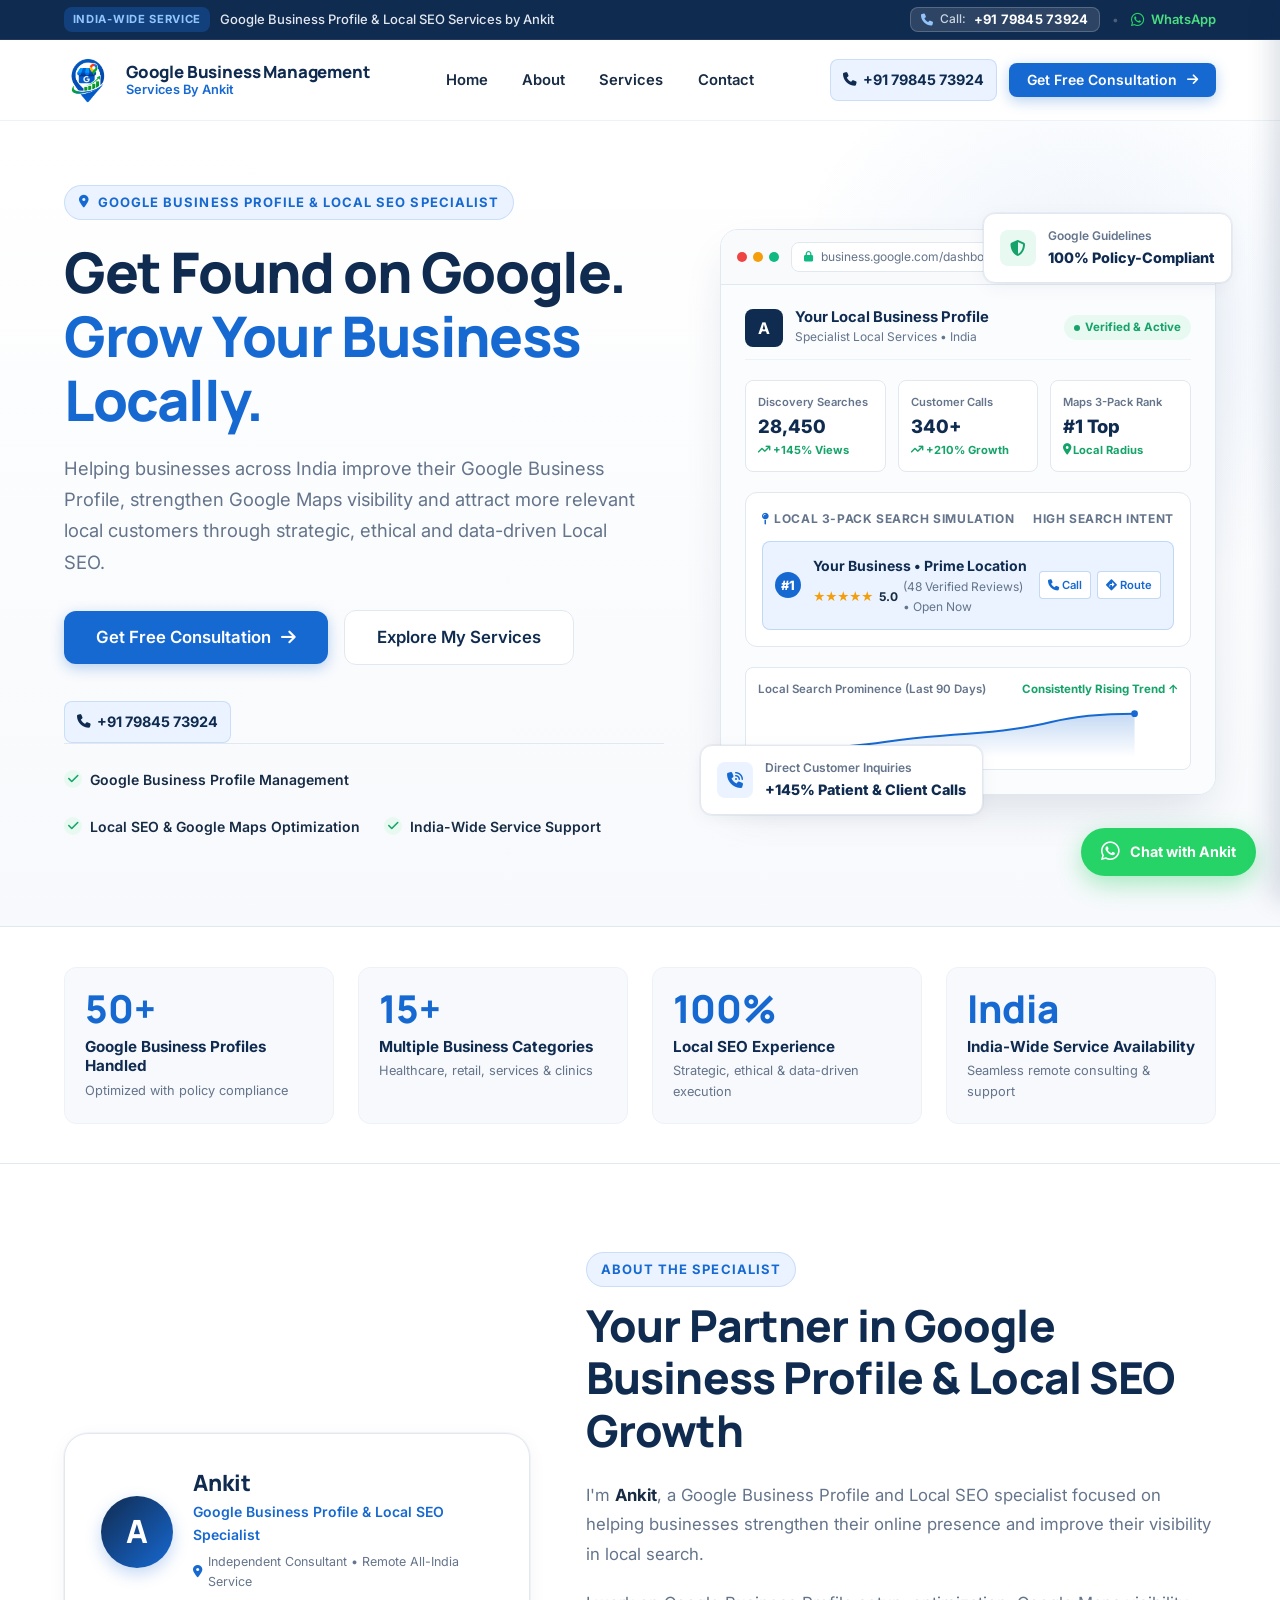
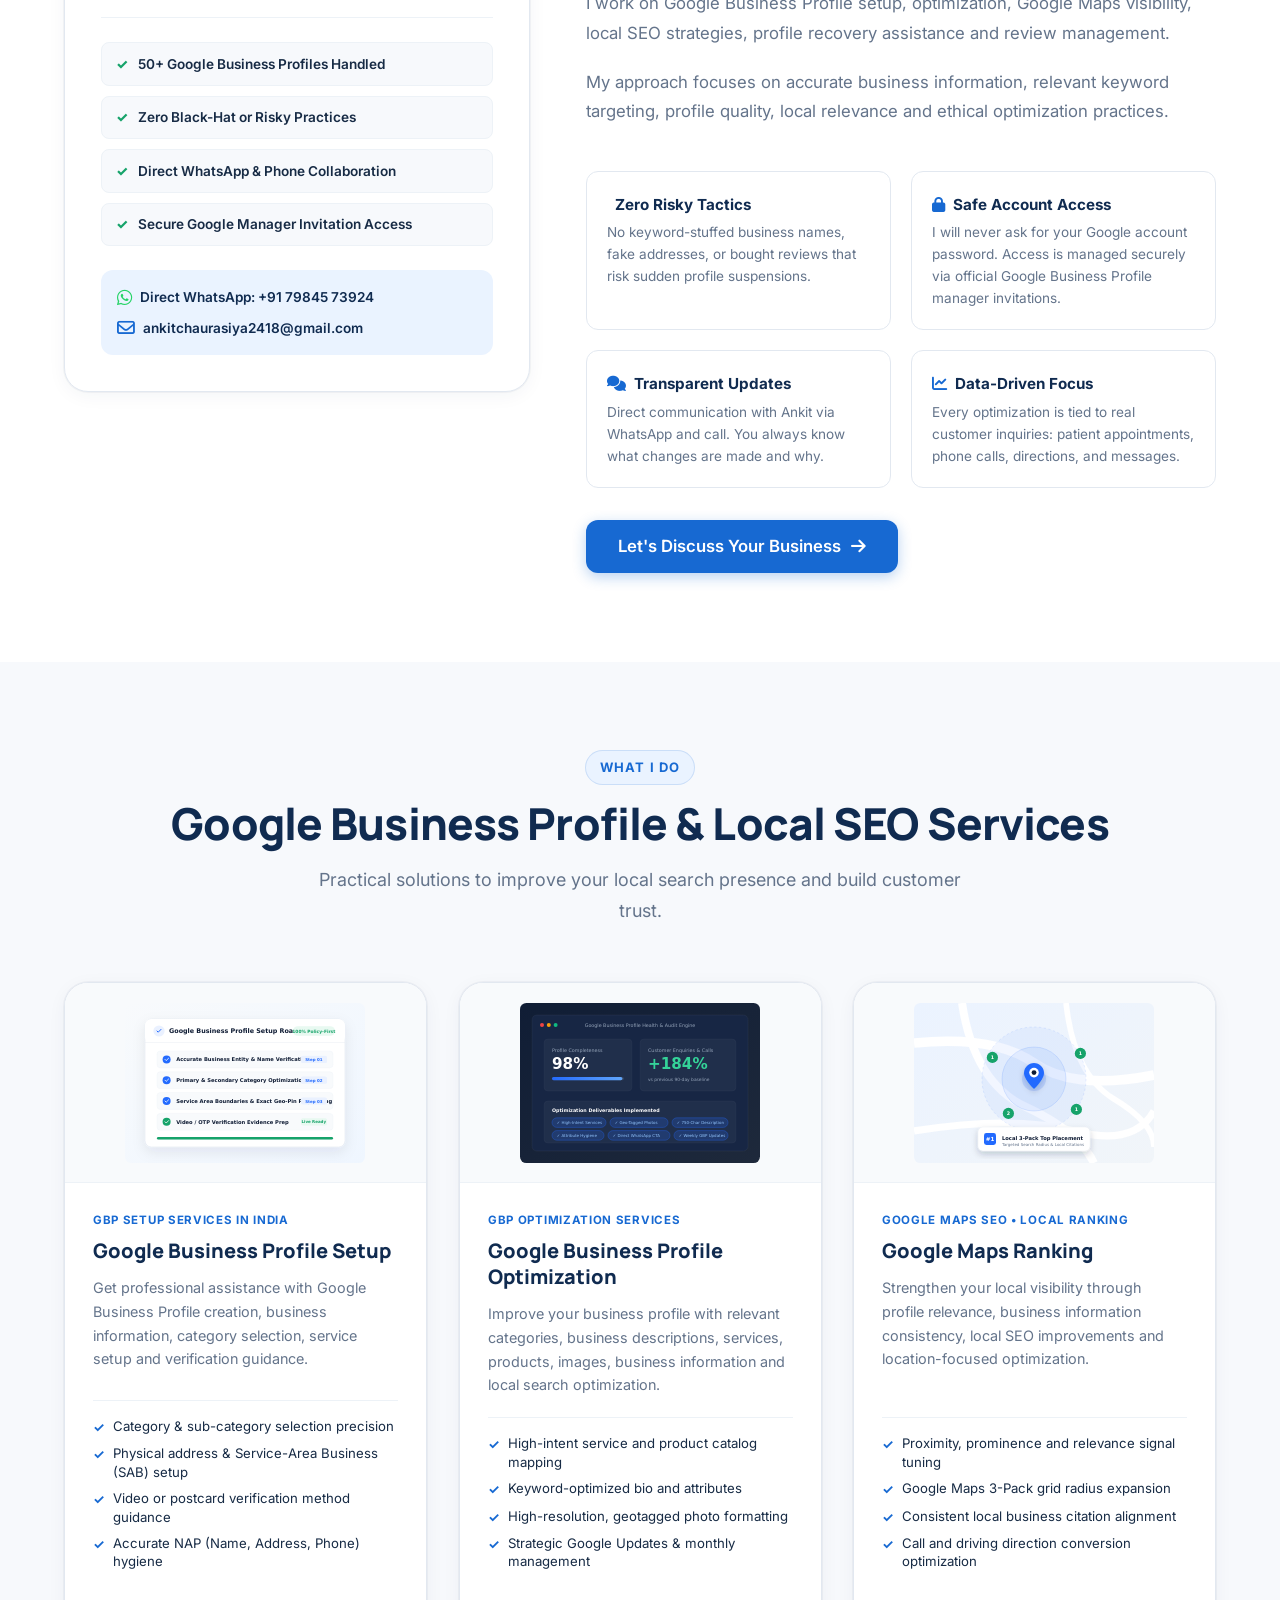
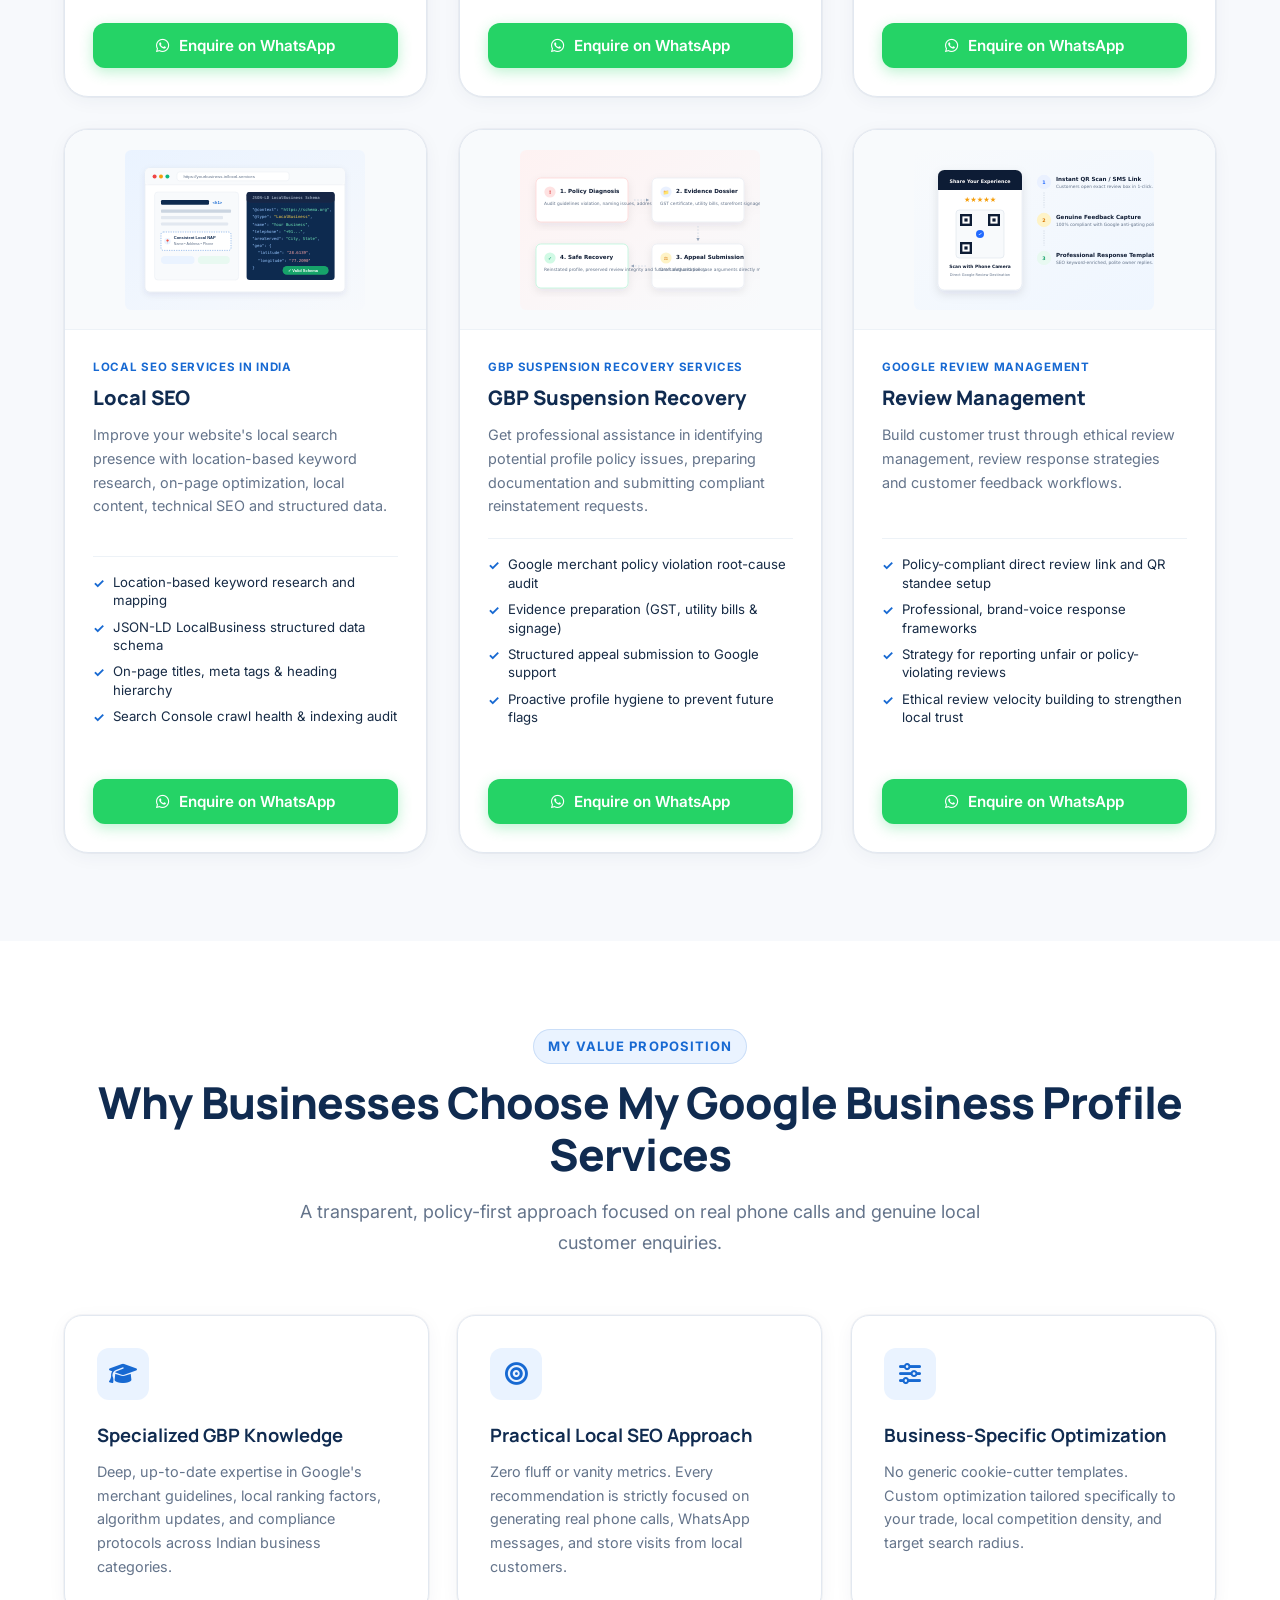
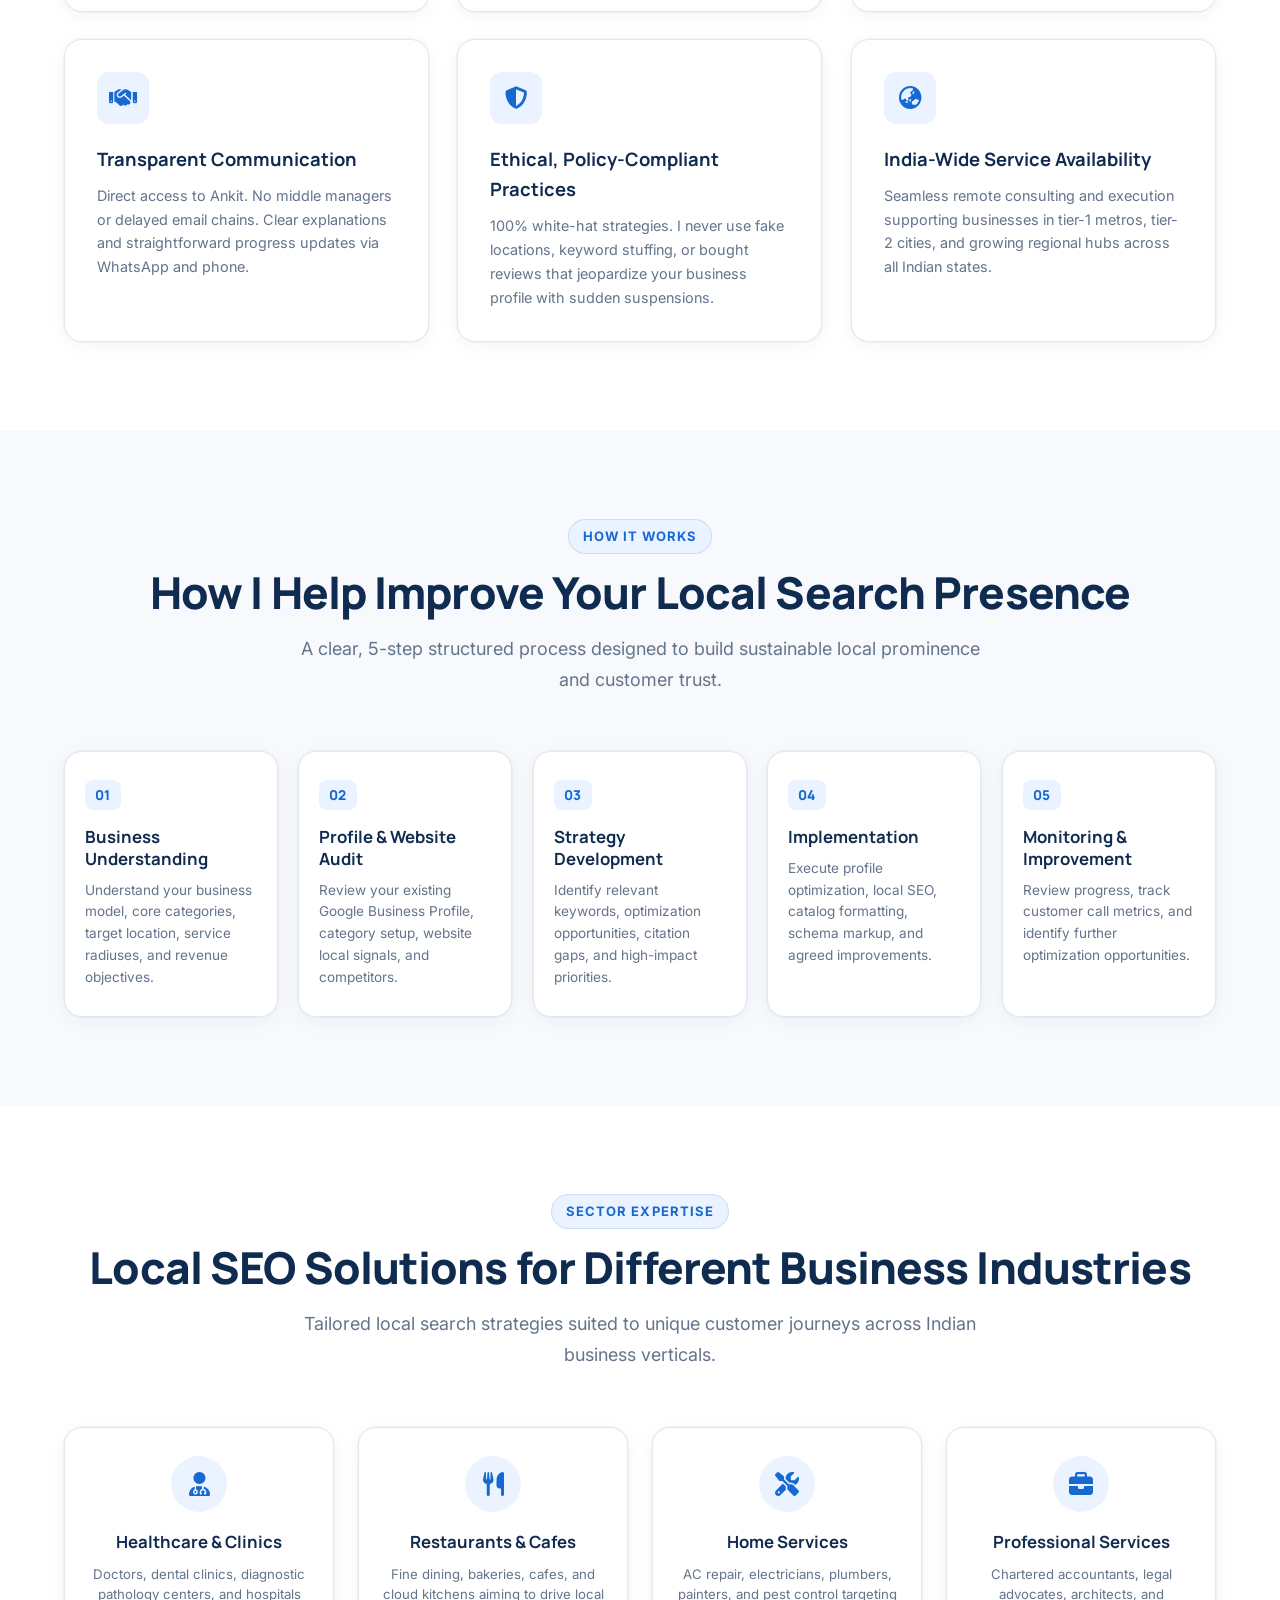
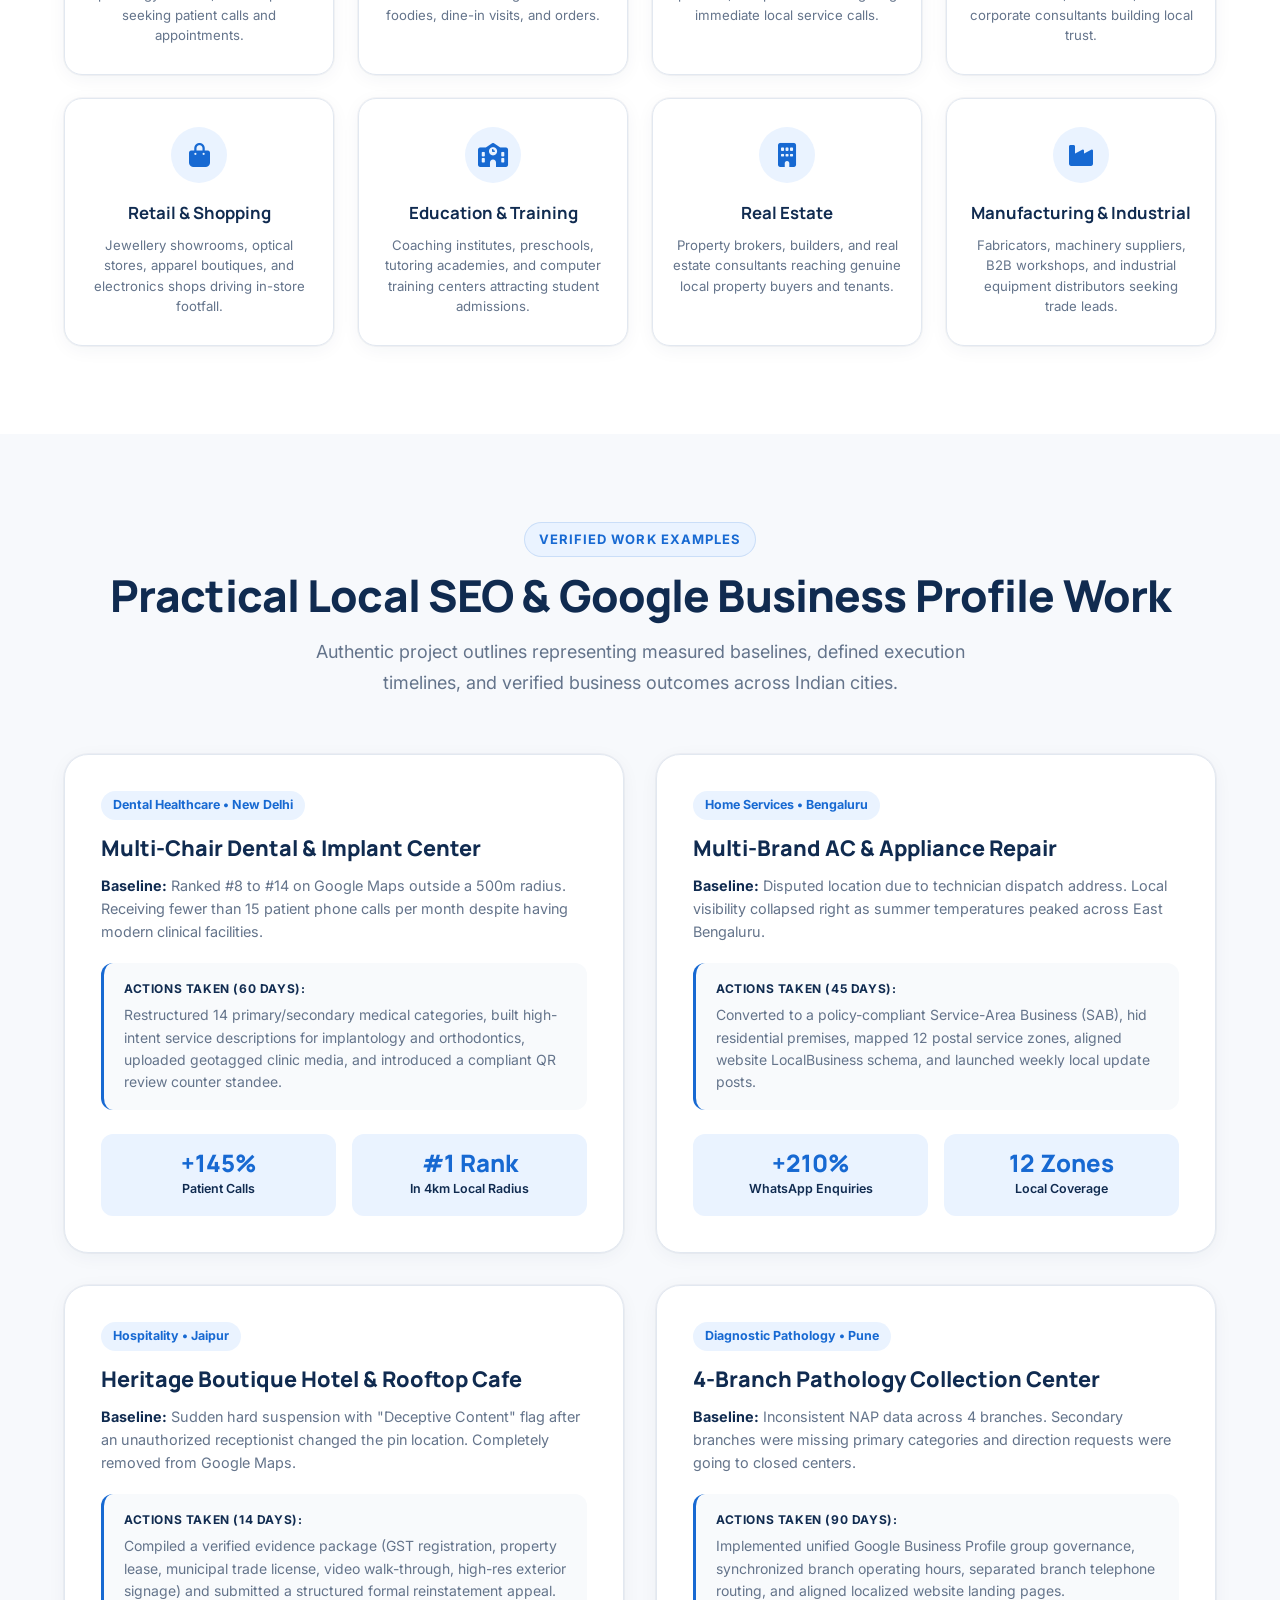
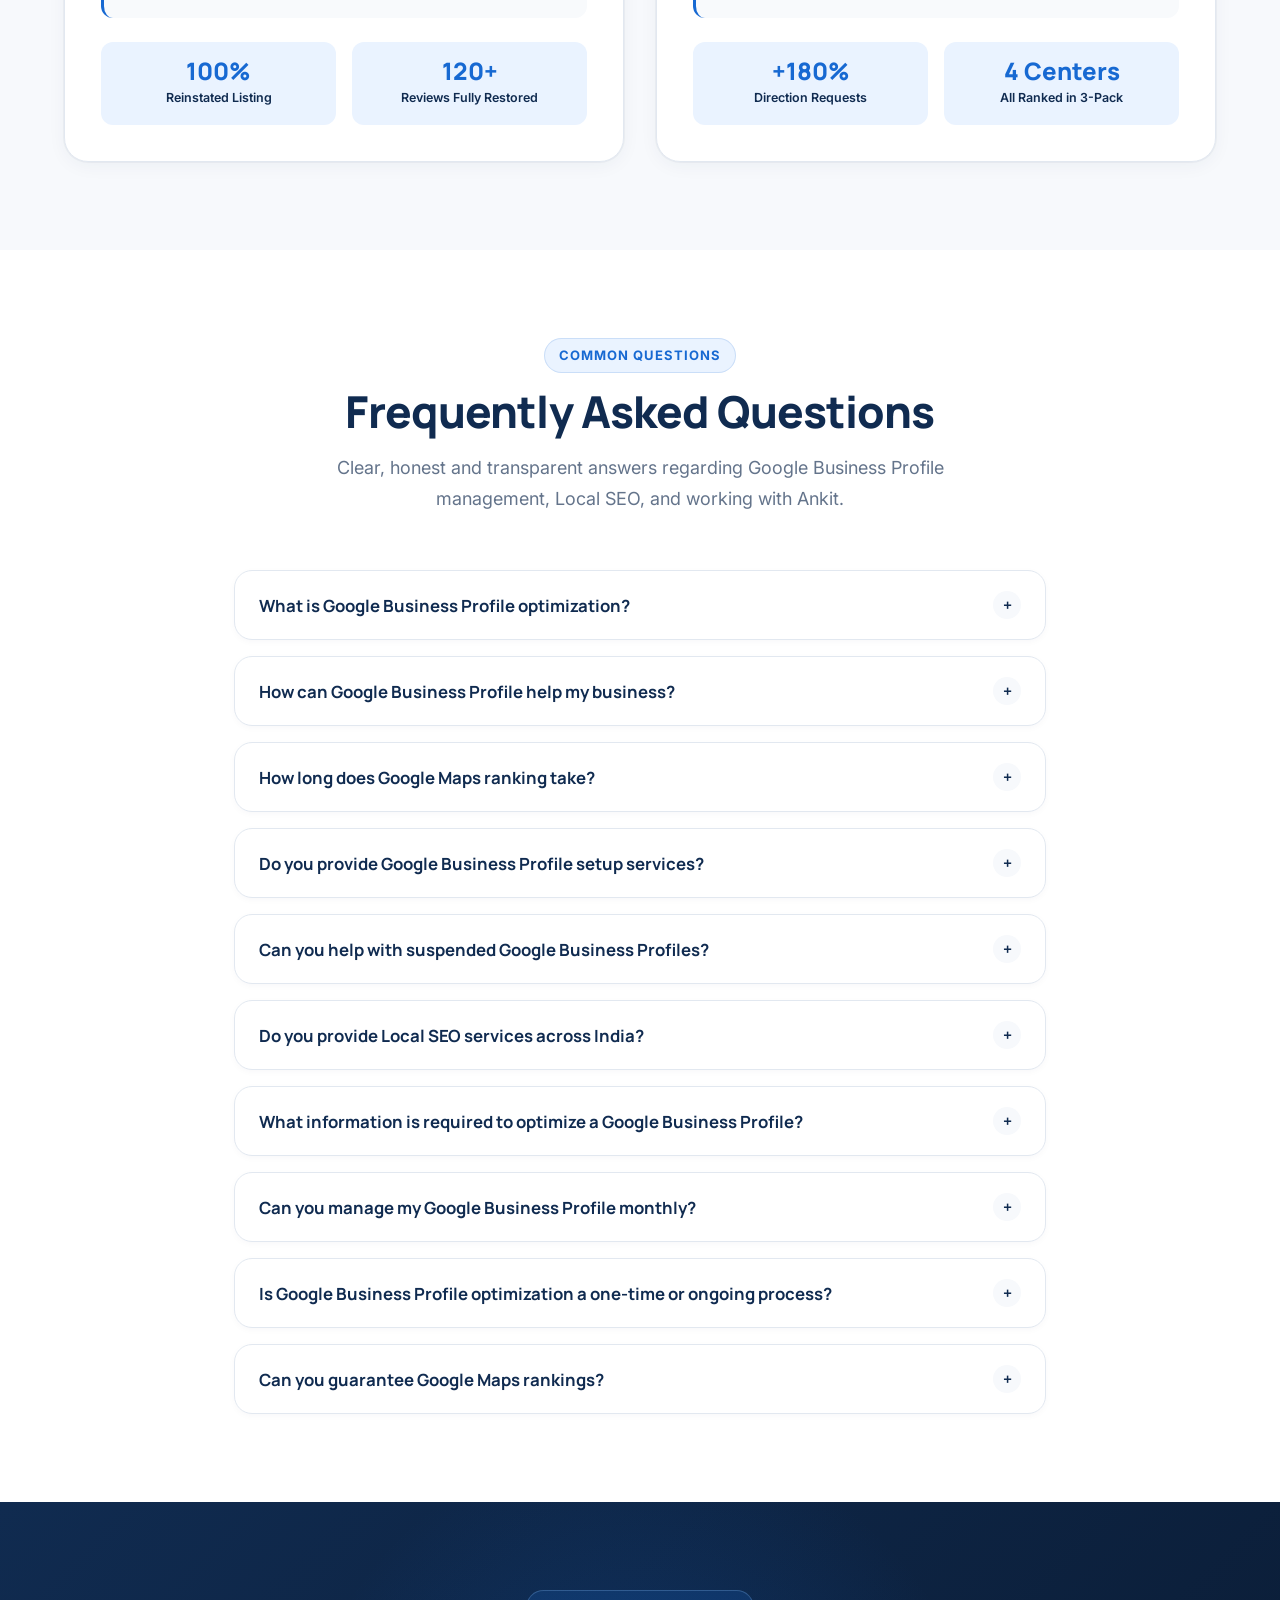
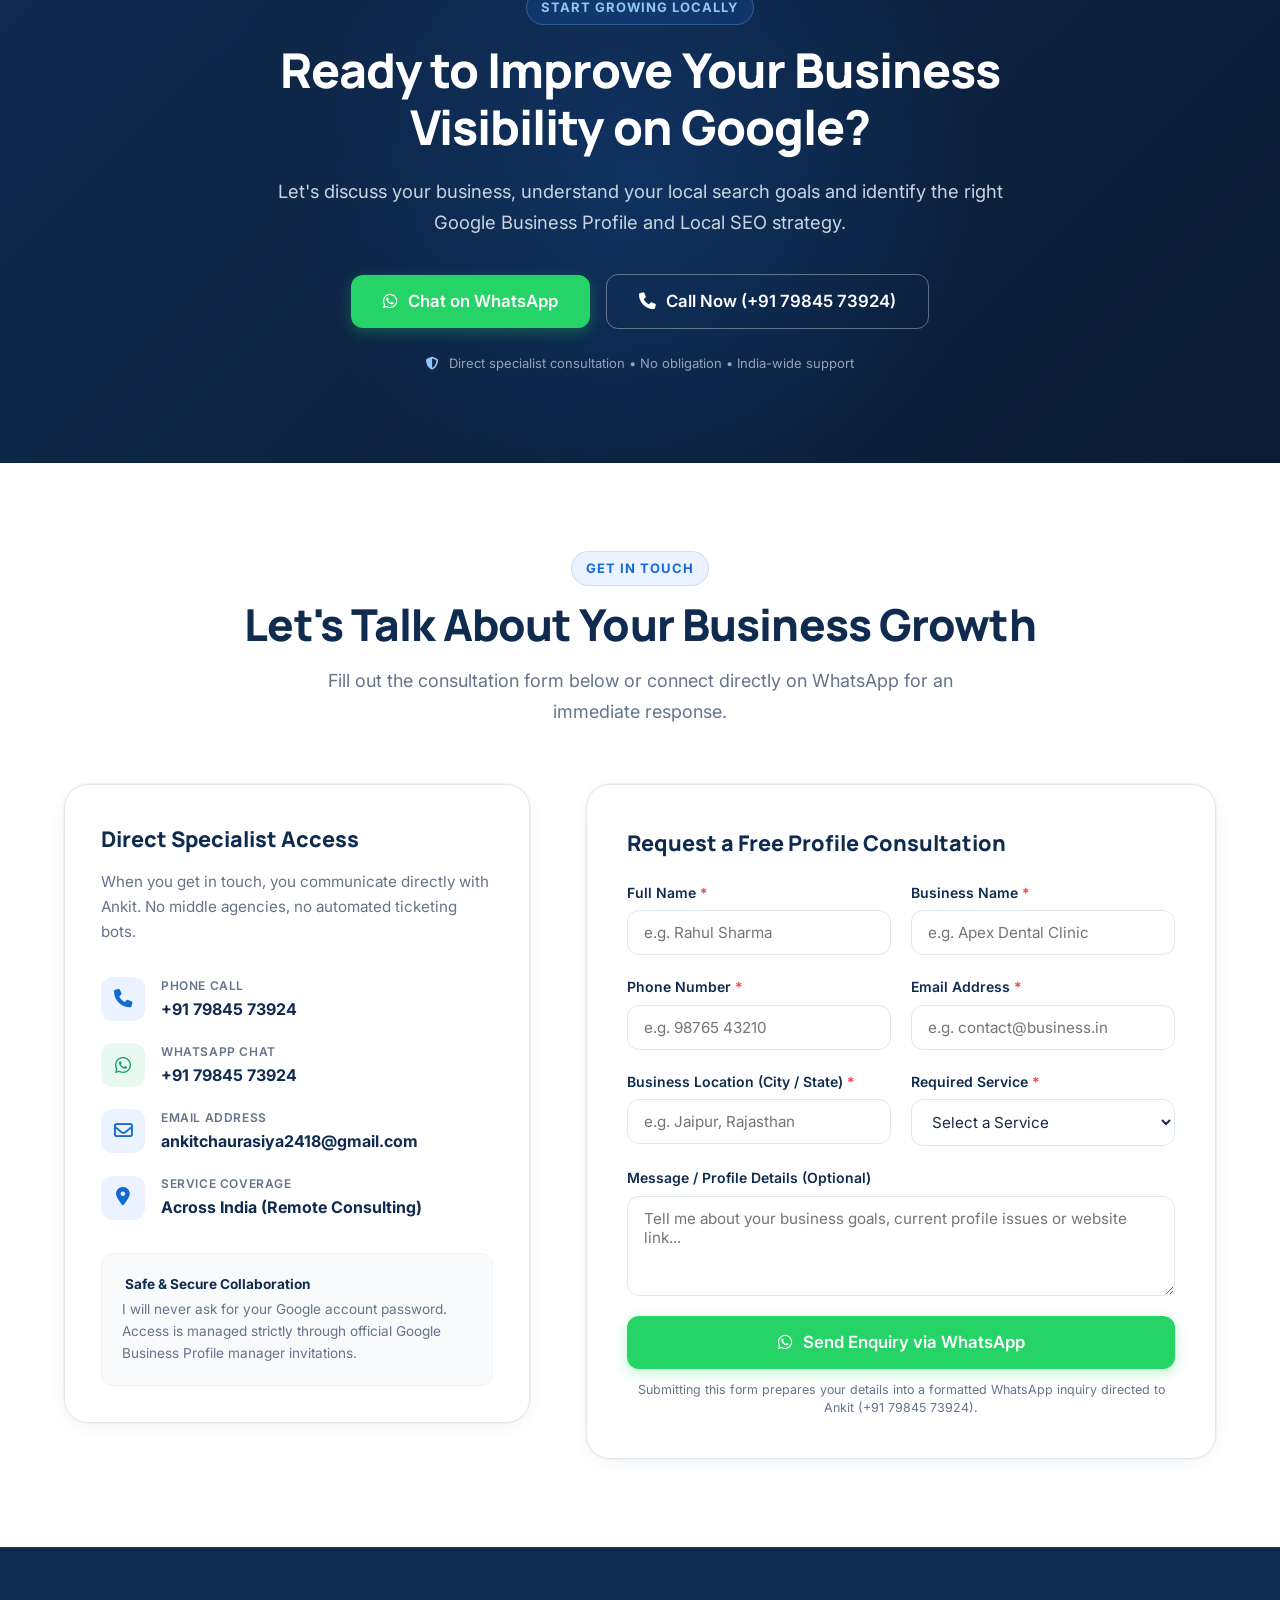
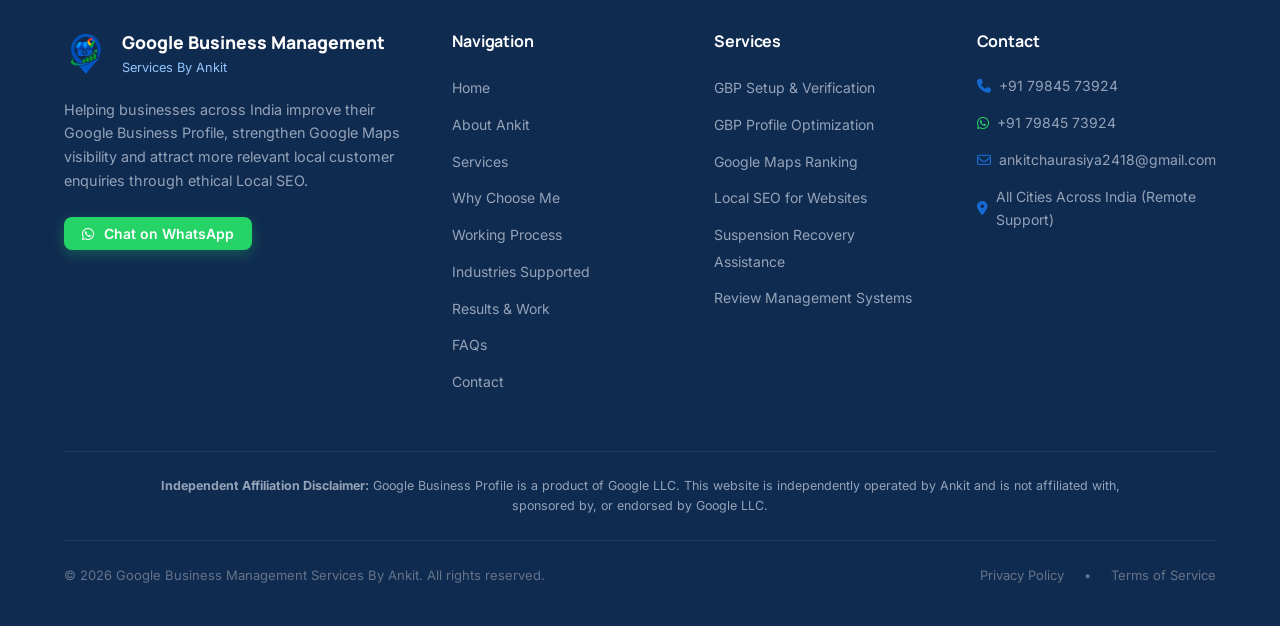
==== commit 2eff5ddc: "fix: correct canonical URL, GSC token, fully responsive nav and all breakpoints" ====
--- a/index.html
+++ b/index.html
@@ -15,8 +15,17 @@
   <meta name="robots" content="index, follow">
   <link rel="canonical" href="https://google-business-management-service-by-ankit.pages.dev/">
 
-  <!-- Google Search Console Verification (Preserved Exact Token) -->
+  <!-- Google Search Console Verification -->
   <meta name="google-site-verification" content="KMMoXNGoSlSbpyoPywaBS7tfMZTiubu-khKmnjk5p-A" />
+
+  <!-- Google Tag Manager -->
+  <script async src="https://www.googletagmanager.com/gtm.js?id=GTM-MZKCBTSS"></script>
+  <script>
+    window.dataLayer = window.dataLayer || [];
+    function gtag() { dataLayer.push(arguments); }
+    gtag('js', new Date());
+    gtag('config', 'GTM-MZKCBTSS');
+  </script>
 
   <!-- Open Graph / Facebook -->
   <meta property="og:type" content="website">
@@ -24,8 +33,7 @@
   <meta property="og:title" content="Google Business Profile &amp; Local SEO Specialist India | Ankit">
   <meta property="og:description"
     content="Improve your Google Business Profile, Google Maps visibility and local search presence with professional GBP management and Local SEO services by Ankit across India.">
-  <meta property="og:image"
-    content="https://google-business-management-service-by-ankit.pages.dev/assets/images/local-seo-map-visibility.svg">
+  <meta property="og:image" content="https://google-business-management-service-by-ankit.pages.dev/assets/images/local-seo-map-visibility.svg">
   <meta property="og:site_name" content="Google Business Management Services By Ankit">
   <meta property="og:locale" content="en_IN">
 
@@ -35,11 +43,10 @@
   <meta name="twitter:title" content="Google Business Profile &amp; Local SEO Specialist India | Ankit">
   <meta name="twitter:description"
     content="Improve your Google Business Profile, Google Maps visibility and local search presence with professional GBP management and Local SEO services by Ankit across India.">
-  <meta name="twitter:image"
-    content="https://google-business-management-service-by-ankit.pages.dev/assets/images/local-seo-map-visibility.svg">
+  <meta name="twitter:image" content="https://google-business-management-service-by-ankit.pages.dev/assets/images/local-seo-map-visibility.svg">
 
   <!-- Favicons -->
-  <link rel="icon" type="image/svg+xml" href="assets/icons/logo.png">
+  <link rel="icon" type="image/svg+xml" href="assets/icons/favicon.svg">
   <link rel="alternate icon" type="image/png" href="assets/icons/logo.png">
   <link rel="apple-touch-icon" href="assets/icons/logo.png">
 
@@ -251,18 +258,30 @@
 
 <body>
 
-  <!-- Top Announcement Bar -->
-  <aside class="announcement-bar" aria-label="India-Wide Service Announcement">
-    <div class="container">
+  <!-- Top Announcement Bar with Direct Phone Access for All Screen Sizes -->
+  <aside class="announcement-bar" aria-label="India-Wide Service Announcement &amp; Direct Phone Contact">
+    <div class="container announcement-container">
       <div class="bar-inner">
-        <div style="display: flex; align-items: center; gap: 0.75rem;">
+        <!-- Left: India-Wide Badge & Service Descriptor -->
+        <div class="announcement-left">
           <span class="announcement-badge">INDIA-WIDE SERVICE</span>
-          <span>Google Business Profile &amp; Local SEO Services by Ankit for Businesses Across India</span>
-        </div>
-        <a href="https://wa.me/917984573924?text=Hi%20Ankit,%20I%20would%20like%20to%20request%20a%20free%20consultation%20for%20my%20business."
-          class="announcement-cta" target="_blank" rel="noopener">
-          WhatsApp Consultation &rarr;
-        </a>
+          <span class="announcement-text">Google Business Profile &amp; Local SEO Services by Ankit</span>
+        </div>
+
+        <!-- Right: Direct Phone Number & WhatsApp Contact (Visible on ALL Responsive Screen Sizes) -->
+        <div class="announcement-actions">
+          <a href="tel:+917984573924" class="announcement-contact-link announcement-phone" aria-label="Call Ankit at +91 79845 73924">
+            <i class="fa-solid fa-phone" aria-hidden="true"></i>
+            <span class="announcement-phone-label">Call:</span>
+            <span class="announcement-phone-number">+91 79845 73924</span>
+          </a>
+          <span class="announcement-divider" aria-hidden="true">&bull;</span>
+          <a href="https://wa.me/917984573924?text=Hi%20Ankit,%20I%20would%20like%20to%20request%20a%20free%20consultation%20for%20my%20business."
+            class="announcement-contact-link announcement-whatsapp" target="_blank" rel="noopener" aria-label="Chat with Ankit on WhatsApp">
+            <i class="fa-brands fa-whatsapp" aria-hidden="true"></i>
+            <span class="announcement-wa-text">WhatsApp</span>
+          </a>
+        </div>
       </div>
     </div>
   </aside>
@@ -391,6 +410,10 @@
                 <span>Explore My Services</span>
               </a>
             </div>
+            <a href="tel:+917984573924" class="header-phone-link" aria-label="Call Ankit at +91 79845 73924">
+          <i class="fa-solid fa-phone" style="font-size: 0.85rem;"></i>
+          <span>+91 79845 73924</span>
+        </a>
 
             <!-- Trust Highlights -->
             <div class="hero-trust-row">
--- a/css/style.css
+++ b/css/style.css
@@ -323,45 +323,125 @@
 }
 
 /* ==========================================================================
-   Announcement Bar
+   Announcement Bar (Visible & Responsive with Phone on All Screens)
    ========================================================================== */
 .announcement-bar {
   background-color: var(--color-primary-navy);
   color: #E2E8F0;
   font-size: 0.8125rem;
-  padding: 0.5rem 0;
+  padding: 0.45rem 0;
   border-bottom: 1px solid rgba(255, 255, 255, 0.08);
+  position: relative;
+  z-index: 1001;
 }
 
 .announcement-bar .bar-inner {
   display: flex;
   align-items: center;
   justify-content: space-between;
-  gap: 1rem;
+  gap: 0.75rem;
   flex-wrap: wrap;
 }
 
+.announcement-left {
+  display: flex;
+  align-items: center;
+  gap: 0.625rem;
+  flex-shrink: 0;
+}
+
 .announcement-badge {
-  background-color: rgba(23, 105, 210, 0.3);
+  background-color: rgba(23, 105, 210, 0.35);
   color: #93C5FD;
-  font-size: 0.72rem;
+  font-size: 0.7rem;
   font-weight: 700;
-  padding: 0.15rem 0.5rem;
+  padding: 0.18rem 0.55rem;
   border-radius: var(--radius-sm);
   letter-spacing: 0.06em;
-}
-
-.announcement-cta {
+  white-space: nowrap;
+  display: inline-flex;
+  align-items: center;
+}
+
+.announcement-text {
+  font-size: 0.8125rem;
+  color: #E2E8F0;
+  white-space: nowrap;
+  font-weight: 500;
+}
+
+.announcement-actions {
+  display: flex;
+  align-items: center;
+  gap: 0.75rem;
+  margin-left: auto;
+  flex-wrap: nowrap;
+}
+
+.announcement-contact-link {
+  display: inline-flex;
+  align-items: center;
+  gap: 0.45rem;
+  font-weight: 600;
+  font-size: 0.8125rem;
+  transition: all var(--transition-fast);
+  white-space: nowrap;
+  line-height: 1.2;
+}
+
+.announcement-phone {
+  color: #FFFFFF;
+  background-color: rgba(255, 255, 255, 0.12);
+  padding: 0.22rem 0.65rem;
+  border-radius: var(--radius-sm);
+  border: 1px solid rgba(255, 255, 255, 0.2);
+}
+
+.announcement-phone:hover {
+  background-color: var(--color-secondary-blue);
+  color: var(--color-white);
+  border-color: var(--color-secondary-blue);
+  transform: translateY(-1px);
+}
+
+.announcement-phone i {
   color: #93C5FD;
-  font-weight: 600;
-  display: inline-flex;
-  align-items: center;
-  gap: 0.35rem;
-}
-
-.announcement-cta:hover {
-  color: var(--color-white);
+  font-size: 0.75rem;
+}
+
+.announcement-phone:hover i {
+  color: #FFFFFF;
+}
+
+.announcement-phone-label {
+  font-size: 0.75rem;
+  color: #CBD5E1;
+  font-weight: 500;
+}
+
+.announcement-phone-number {
+  font-weight: 700;
+  letter-spacing: 0.02em;
+  color: #FFFFFF;
+}
+
+.announcement-divider {
+  color: rgba(255, 255, 255, 0.25);
+  font-size: 0.75rem;
+}
+
+.announcement-whatsapp {
+  color: #4ADE80;
+}
+
+.announcement-whatsapp:hover {
+  color: #86EFAC;
   text-decoration: underline;
+}
+
+.announcement-whatsapp i {
+  font-size: 0.95rem;
+  color: #25D366;
 }
 
 /* ==========================================================================
@@ -433,6 +513,9 @@
   display: flex;
   align-items: center;
   gap: 1.75rem;
+  list-style: none;
+  margin: 0;
+  padding: 0;
 }
 
 .nav-link {
@@ -470,7 +553,8 @@
 .header-actions {
   display: flex;
   align-items: center;
-  gap: 1rem;
+  gap: 0.75rem;
+  flex-shrink: 0;
 }
 
 .header-phone-link {
@@ -2101,14 +2185,46 @@
 }
 
 /* ==========================================================================
-   Responsive Breakpoints
+   Responsive Breakpoints & Mobile Optimization
    ========================================================================== */
+
+/* ── 1200px: Tight desktop — tighten nav gap slightly ── */
+@media (max-width: 1200px) {
+  .nav-menu {
+    gap: 1.35rem;
+  }
+}
+
+/* ── 1024px: Tablet landscape — hide phone link, compress nav, stack hero/about ── */
 @media (max-width: 1024px) {
+  /* Nav: hide phone link so only links + hamburger + CTA visible */
+  .header-phone-link {
+    display: none;
+  }
+
+  .nav-menu {
+    gap: 1.1rem;
+  }
+
+  .nav-link {
+    font-size: 0.875rem;
+  }
+
+  /* Slightly reduce brand text at this width */
+  .brand-main {
+    font-size: 0.95rem;
+  }
+
+  .brand-sub {
+    font-size: 0.74rem;
+  }
+
+  /* Layouts */
   .hero-grid {
     grid-template-columns: 1fr;
     gap: 3rem;
   }
-  
+
   .about-grid {
     grid-template-columns: 1fr;
     gap: 2.5rem;
@@ -2141,11 +2257,45 @@
   }
 }
 
+/* ── 900px: Tight tablet — hamburger menu kicks in, hide desktop nav ── */
+@media (max-width: 900px) {
+  .nav-menu {
+    display: none;
+  }
+
+  .mobile-nav-toggle {
+    display: flex;
+  }
+
+  .header-actions {
+    gap: 0.625rem;
+  }
+}
+
+/* ── 768px: Tablet portrait ── */
 @media (max-width: 768px) {
   :root {
-    --header-height: 70px;
-  }
-
+    --header-height: 64px;
+  }
+
+  /* Container Breathing Room */
+  .container {
+    padding-left: 1.25rem;
+    padding-right: 1.25rem;
+  }
+
+  /* Announcement Bar */
+  .announcement-bar .bar-inner {
+    justify-content: center;
+    gap: 0.6rem;
+    text-align: center;
+  }
+
+  .announcement-actions {
+    margin-left: 0;
+  }
+
+  /* Navigation — ensure hidden */
   .nav-menu,
   .header-phone-link {
     display: none;
@@ -2155,8 +2305,33 @@
     display: flex;
   }
 
+  /* Header actions tighter */
+  .header-actions {
+    gap: 0.5rem;
+  }
+
+  /* Hero */
+  .hero-section {
+    padding-top: 2.75rem;
+    padding-bottom: 4rem;
+  }
+
+  /* Floating badges containment */
+  .floating-badge-top {
+    top: -8px;
+    right: 8px;
+    max-width: calc(100% - 16px);
+  }
+
+  .floating-badge-bottom {
+    bottom: -8px;
+    left: 8px;
+    max-width: calc(100% - 16px);
+  }
+
   .stats-grid {
     grid-template-columns: repeat(2, 1fr);
+    gap: 1rem;
   }
 
   .services-grid {
@@ -2177,6 +2352,7 @@
 
   .form-row-2 {
     grid-template-columns: 1fr;
+    gap: 0;
   }
 
   .floating-whatsapp-btn span {
@@ -2186,6 +2362,8 @@
   .floating-whatsapp-btn {
     padding: 0.875rem;
     border-radius: var(--radius-full);
+    bottom: 20px;
+    right: 20px;
   }
 
   .footer-top-grid {
@@ -2200,34 +2378,343 @@
   }
 }
 
+/* ── 640px: Large phone — shrink CTA button text, hide announcement text ── */
+@media (max-width: 640px) {
+  .announcement-text {
+    display: none;
+  }
+
+  .announcement-actions {
+    width: auto;
+  }
+
+  /* CTA button: icon-only on small screens */
+  .header-actions .btn-sm span {
+    display: none;
+  }
+
+  .header-actions .btn-sm {
+    padding: 0.45rem 0.75rem;
+    font-size: 0.8rem;
+    min-width: 36px;
+  }
+
+  /* Show only icon in CTA button */
+  .header-actions .btn-sm i {
+    display: inline-flex;
+  }
+}
+
+/* ── 480px: Standard mobile ── */
 @media (max-width: 480px) {
+  :root {
+    --header-height: 60px;
+  }
+
+  .container {
+    padding-left: 1rem;
+    padding-right: 1rem;
+  }
+
+  /* Announcement Bar */
+  .announcement-bar {
+    padding: 0.38rem 0;
+  }
+
+  .announcement-bar .bar-inner {
+    gap: 0.45rem;
+    justify-content: center;
+  }
+
+  .announcement-badge {
+    display: none; /* hide badge on tiny screens — keep phone+WA only */
+  }
+
+  .announcement-phone {
+    font-size: 0.8rem;
+    padding: 0.2rem 0.55rem;
+  }
+
+  .announcement-phone-number {
+    font-size: 0.825rem;
+  }
+
+  .announcement-whatsapp {
+    font-size: 0.8rem;
+  }
+
+  /* Header Brand */
+  .brand-logo {
+    gap: 0.625rem;
+  }
+
+  .brand-logo-img {
+    width: 36px;
+    height: 36px;
+  }
+
+  .brand-main {
+    font-size: 0.84rem;
+    line-height: 1.15;
+  }
+
+  .brand-sub {
+    font-size: 0.7rem;
+  }
+
+  /* Section spacing */
+  .section {
+    padding-top: 3.5rem;
+    padding-bottom: 3.5rem;
+  }
+
+  .section-header {
+    margin-bottom: 2.25rem;
+  }
+
+  .section-title {
+    font-size: clamp(1.75rem, 6.5vw, 2.25rem);
+  }
+
+  .section-subtitle {
+    font-size: 0.95rem;
+    line-height: 1.6;
+  }
+
+  /* Hero */
   .hero-headline {
-    font-size: 2.15rem;
-  }
-
-  .stats-grid {
-    grid-template-columns: 1fr;
-  }
-
-  .industries-grid {
-    grid-template-columns: 1fr;
-  }
-
-  .about-principles-grid {
-    grid-template-columns: 1fr;
+    font-size: clamp(1.85rem, 7.5vw, 2.35rem);
+    line-height: 1.2;
+    margin-top: 1rem;
+    margin-bottom: 1rem;
+  }
+
+  .hero-description {
+    font-size: 0.95rem;
+    line-height: 1.6;
+    margin-bottom: 1.5rem;
   }
 
   .hero-cta-group {
     flex-direction: column;
     width: 100%;
+    gap: 0.75rem;
   }
 
   .hero-cta-group .btn {
     width: 100%;
+    justify-content: center;
+  }
+
+  .hero-trust-row {
+    flex-direction: column;
+    align-items: flex-start;
+    gap: 0.65rem;
+    padding-top: 1.25rem;
+  }
+
+  /* Dashboard mockup */
+  .browser-content {
+    padding: 0.875rem 0.65rem;
+  }
+
+  .dashboard-metrics-grid {
+    grid-template-columns: repeat(3, 1fr);
+    gap: 0.35rem;
+    margin-bottom: 0.875rem;
+  }
+
+  .dashboard-metric-card {
+    padding: 0.5rem 0.25rem;
+    text-align: center;
+  }
+
+  .dashboard-metric-label {
+    font-size: 0.62rem;
+    margin-bottom: 0.15rem;
+  }
+
+  .dashboard-metric-value {
+    font-size: 0.9rem;
+  }
+
+  .dashboard-metric-growth {
+    font-size: 0.58rem;
+    justify-content: center;
+  }
+
+  .pack-listing-row {
+    flex-direction: column;
+    align-items: flex-start;
+    gap: 0.5rem;
+  }
+
+  .pack-listing-details {
+    margin: 0;
+    width: 100%;
+  }
+
+  .pack-listing-actions {
+    width: 100%;
+    justify-content: flex-start;
+    gap: 0.4rem;
+  }
+
+  .floating-badge {
+    padding: 0.5rem 0.75rem;
+    gap: 0.5rem;
+  }
+
+  .floating-badge-text-top {
+    font-size: 0.68rem;
+  }
+
+  .floating-badge-text-main {
+    font-size: 0.8rem;
+  }
+
+  .floating-badge-icon {
+    width: 30px;
+    height: 30px;
+    font-size: 0.85rem;
+  }
+
+  /* Stats */
+  .stats-grid {
+    grid-template-columns: 1fr;
+    gap: 0.75rem;
+  }
+
+  .stat-item {
+    padding: 1rem;
+    text-align: center;
+  }
+
+  /* About */
+  .about-card {
+    padding: 1.25rem 1rem;
+  }
+
+  .about-avatar {
+    width: 56px;
+    height: 56px;
+    font-size: 1.5rem;
+  }
+
+  .about-name {
+    font-size: 1.2rem;
+  }
+
+  .about-principles-grid {
+    grid-template-columns: 1fr;
+    gap: 0.875rem;
+  }
+
+  .about-card-contact {
+    padding: 0.875rem;
+    word-break: break-all;
+  }
+
+  /* Services */
+  .service-visual-box {
+    height: 160px;
+    padding: 0.75rem;
+  }
+
+  .service-body {
+    padding: 1.25rem 1rem;
+  }
+
+  .service-footer {
+    padding: 0 1rem 1.25rem 1rem;
+  }
+
+  /* Features & Process */
+  .feature-block {
+    padding: 1.25rem 1rem;
+  }
+
+  .process-step-card {
+    padding: 1.25rem 1rem;
+  }
+
+  .industries-grid {
+    grid-template-columns: 1fr;
+    gap: 1rem;
+  }
+
+  .industry-card {
+    padding: 1.25rem 1rem;
+  }
+
+  /* Case Studies */
+  .case-card {
+    padding: 1.25rem 1rem;
+  }
+
+  /* Contact & Form */
+  .contact-info-card {
+    padding: 1.25rem 1rem;
   }
 
   .enquiry-form-card {
-    padding: 1.5rem;
+    padding: 1.25rem 1rem;
+  }
+
+  /* iOS Safari zoom prevention */
+  .form-input,
+  .form-select,
+  .form-textarea {
+    font-size: 16px !important;
+    padding: 0.7rem 0.875rem;
+  }
+
+  /* Final CTA */
+  .final-cta-section {
+    padding: 3.5rem 0;
+  }
+
+  .final-cta-headline {
+    font-size: clamp(1.75rem, 6vw, 2.25rem);
+  }
+
+  .final-cta-buttons {
+    flex-direction: column;
+    align-items: stretch;
+  }
+
+  .final-cta-buttons .btn {
+    width: 100%;
+    justify-content: center;
+  }
+
+  /* Footer */
+  .site-footer {
+    padding-top: 3.5rem;
+    padding-bottom: 2rem;
+  }
+}
+
+/* ── 360px: Smallest phones (Galaxy S8 etc.) ── */
+@media (max-width: 360px) {
+  .brand-main {
+    font-size: 0.78rem;
+  }
+
+  .brand-sub {
+    font-size: 0.65rem;
+  }
+
+  .announcement-phone-number {
+    font-size: 0.78rem;
+  }
+
+  .case-metrics-grid {
+    grid-template-columns: 1fr;
+  }
+
+  .header-actions {
+    gap: 0.4rem;
   }
 }
 
